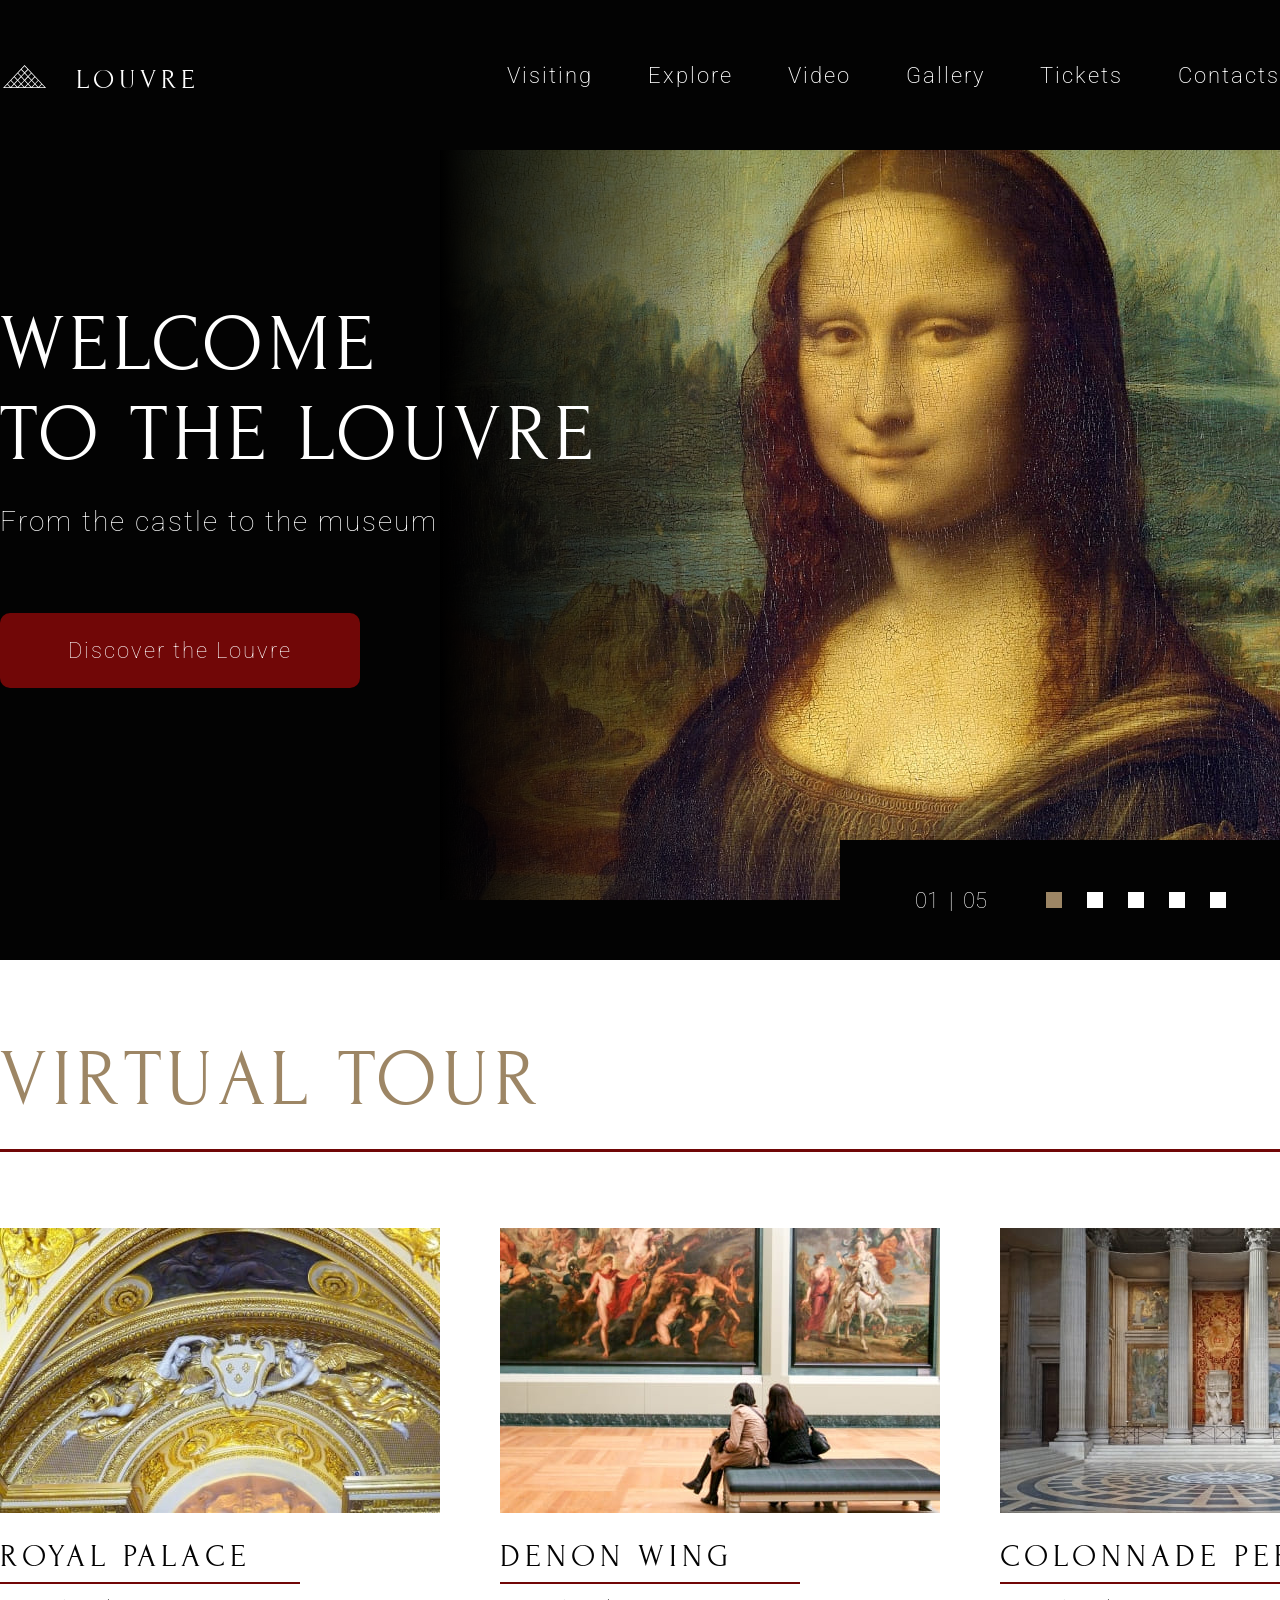
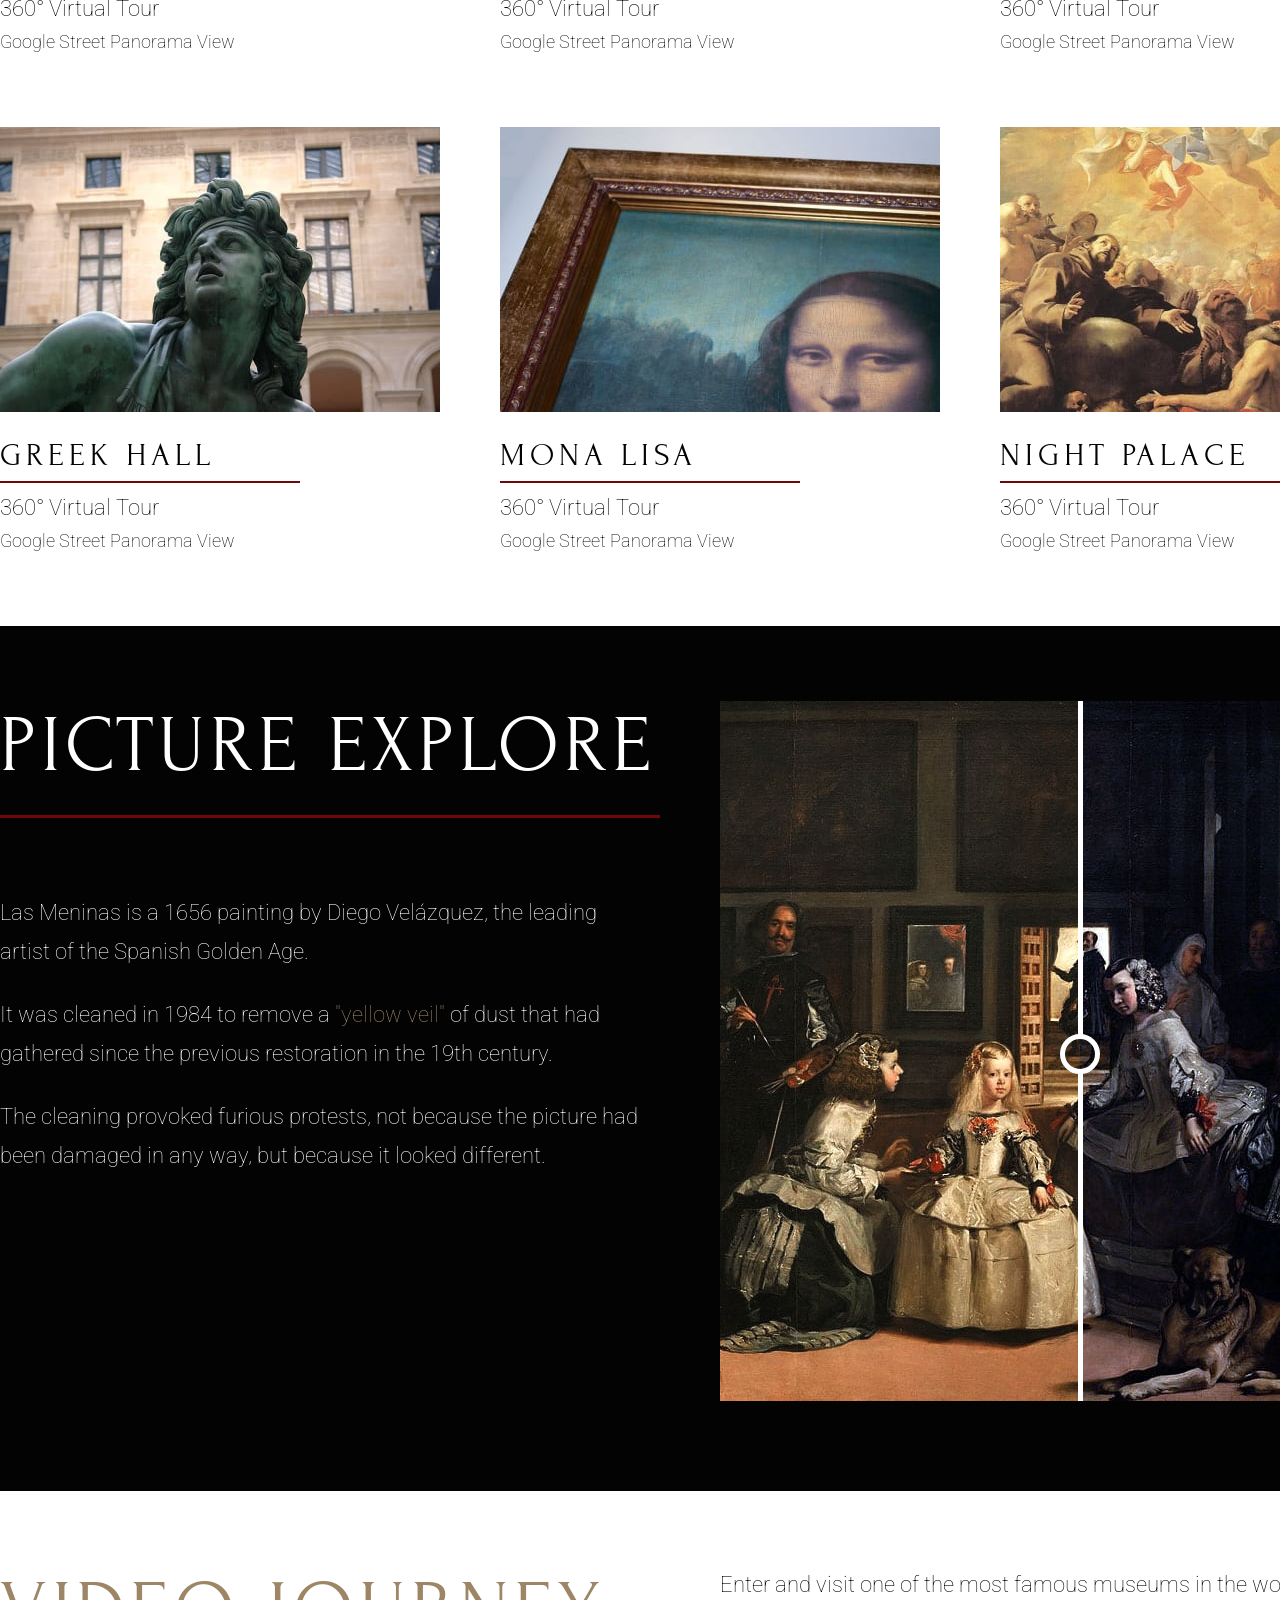
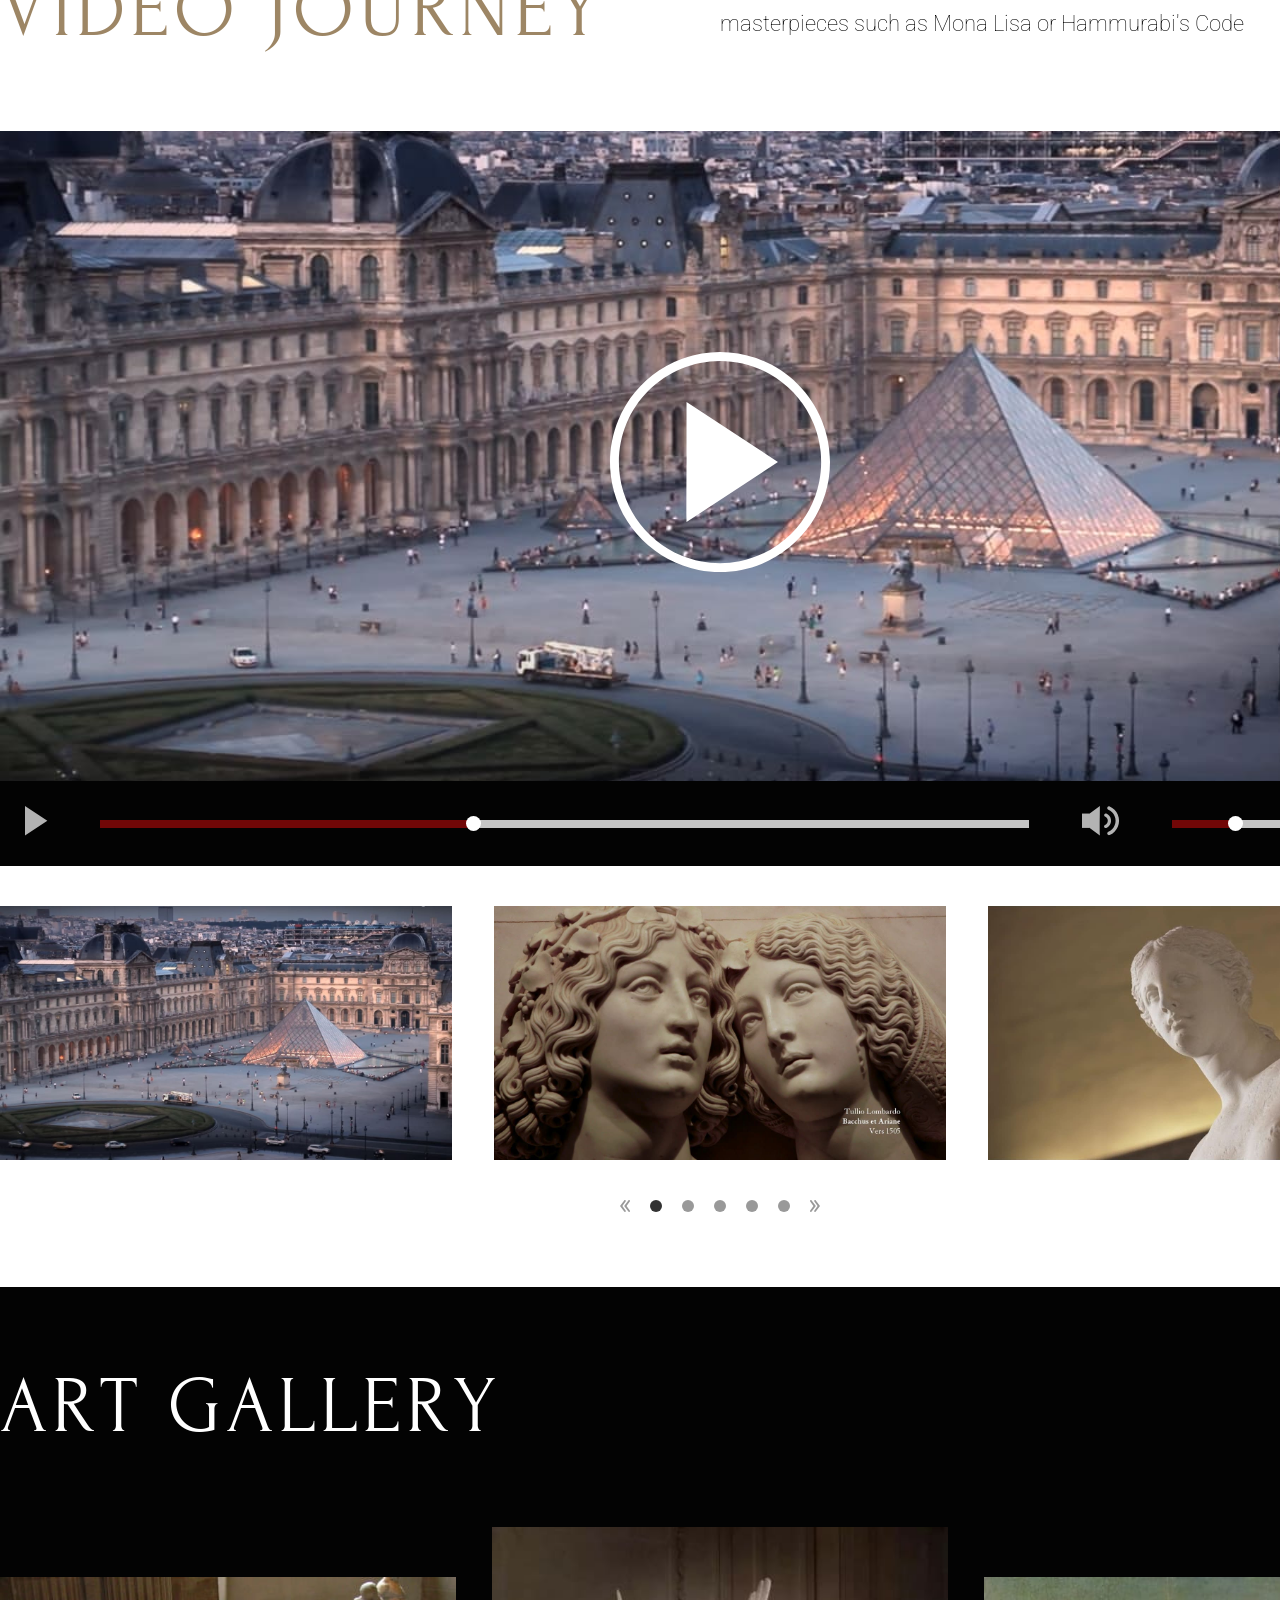
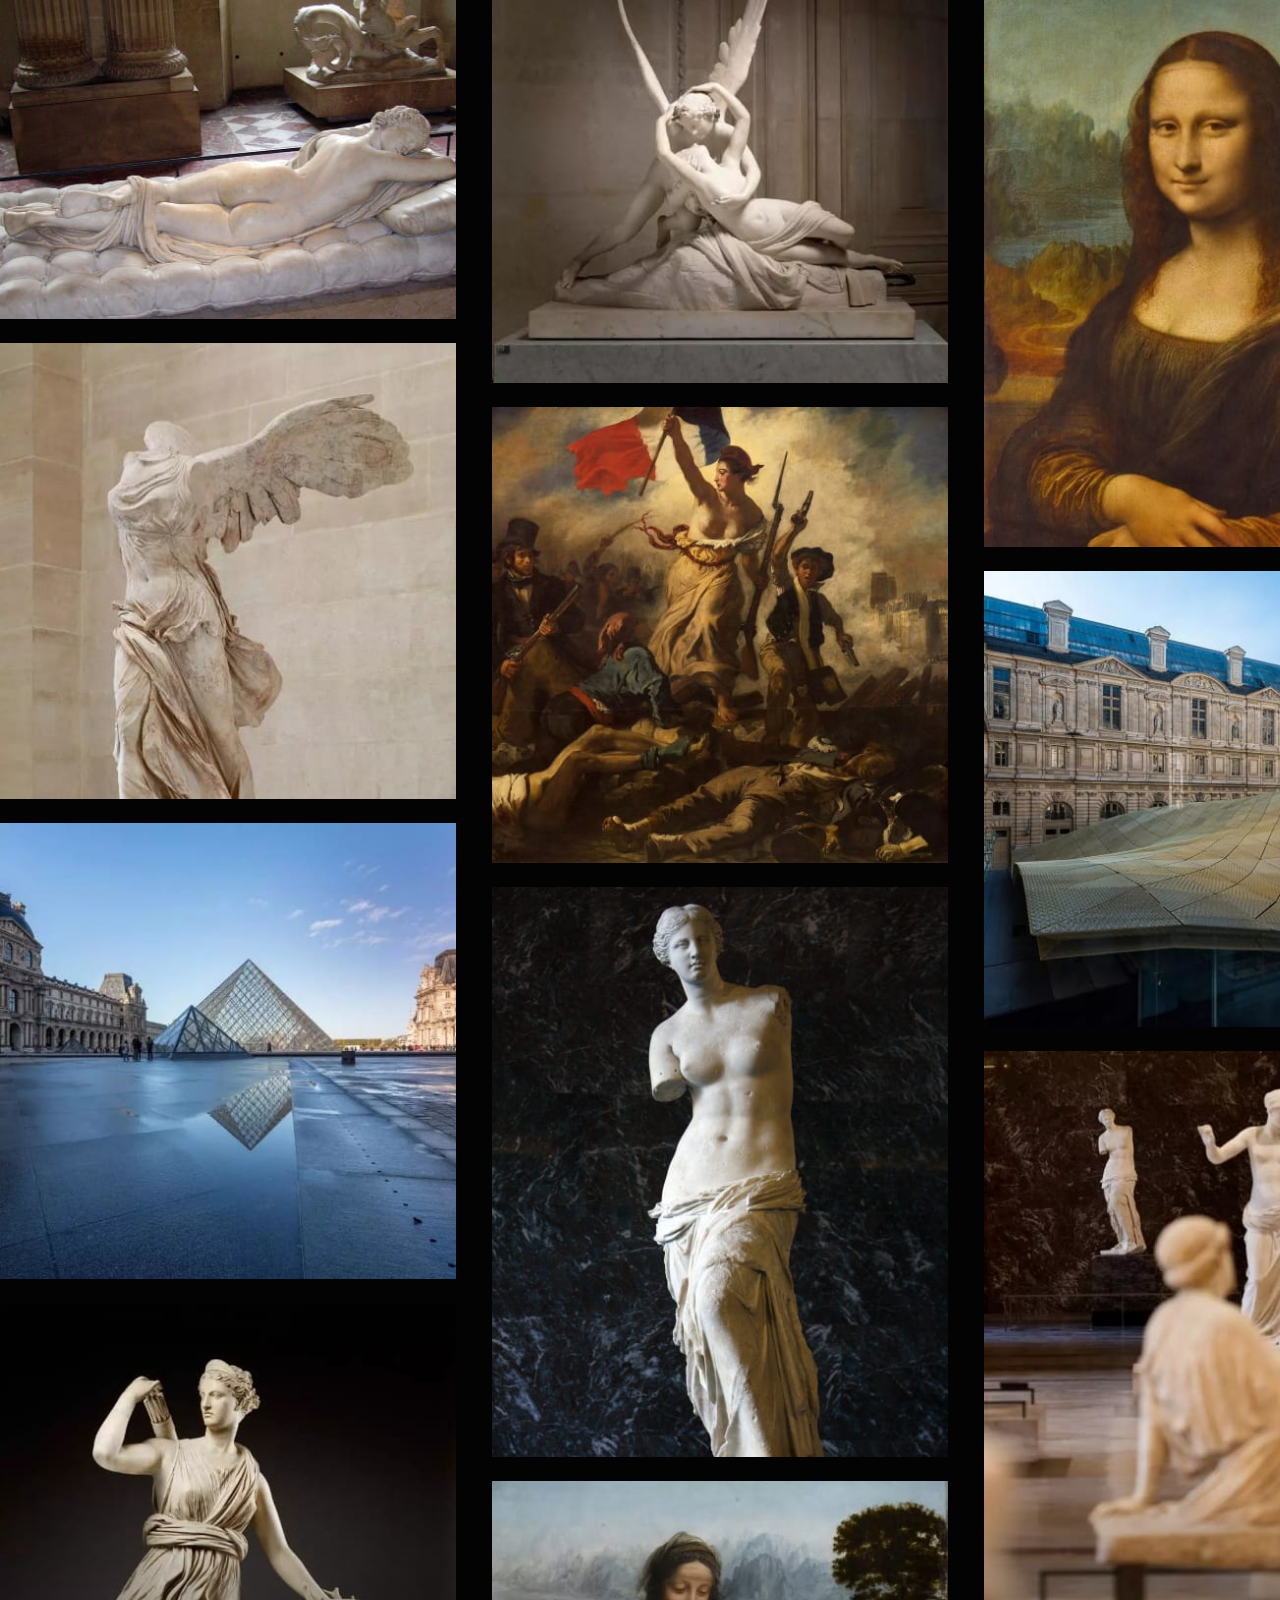
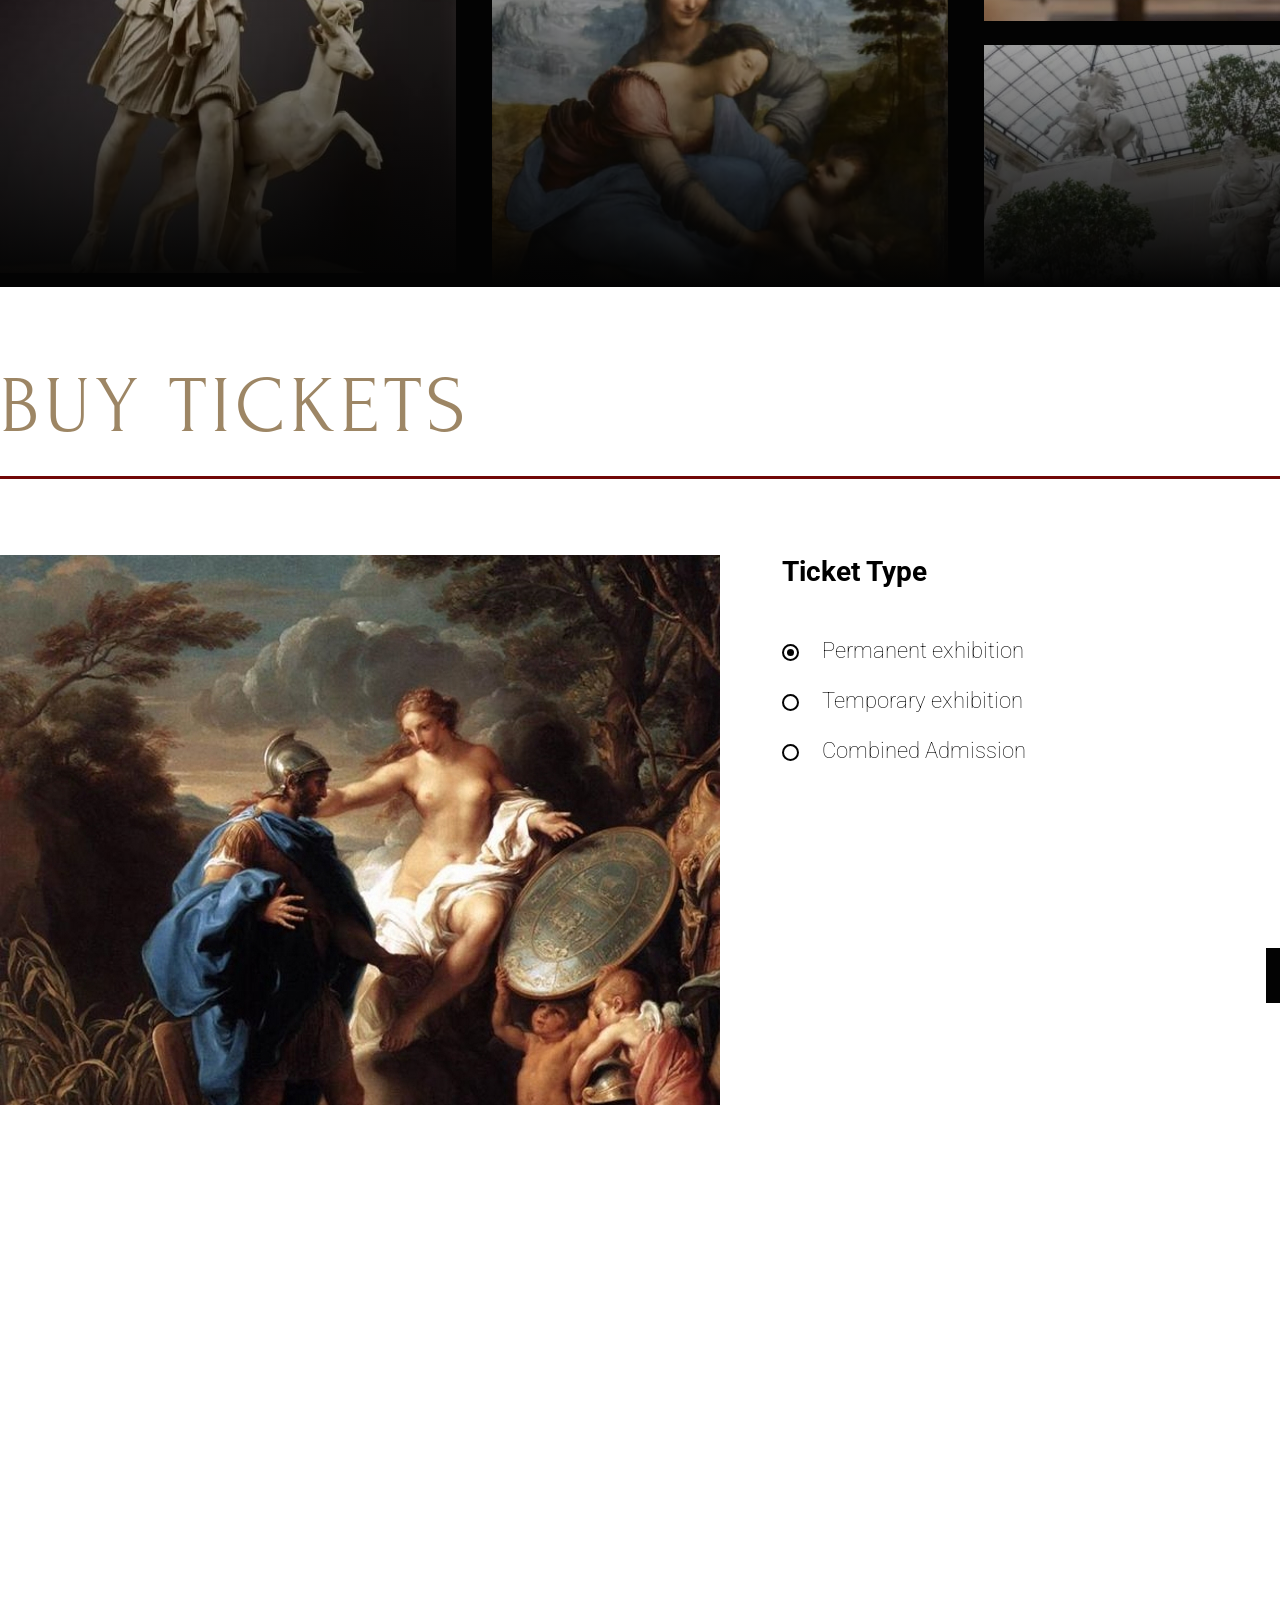
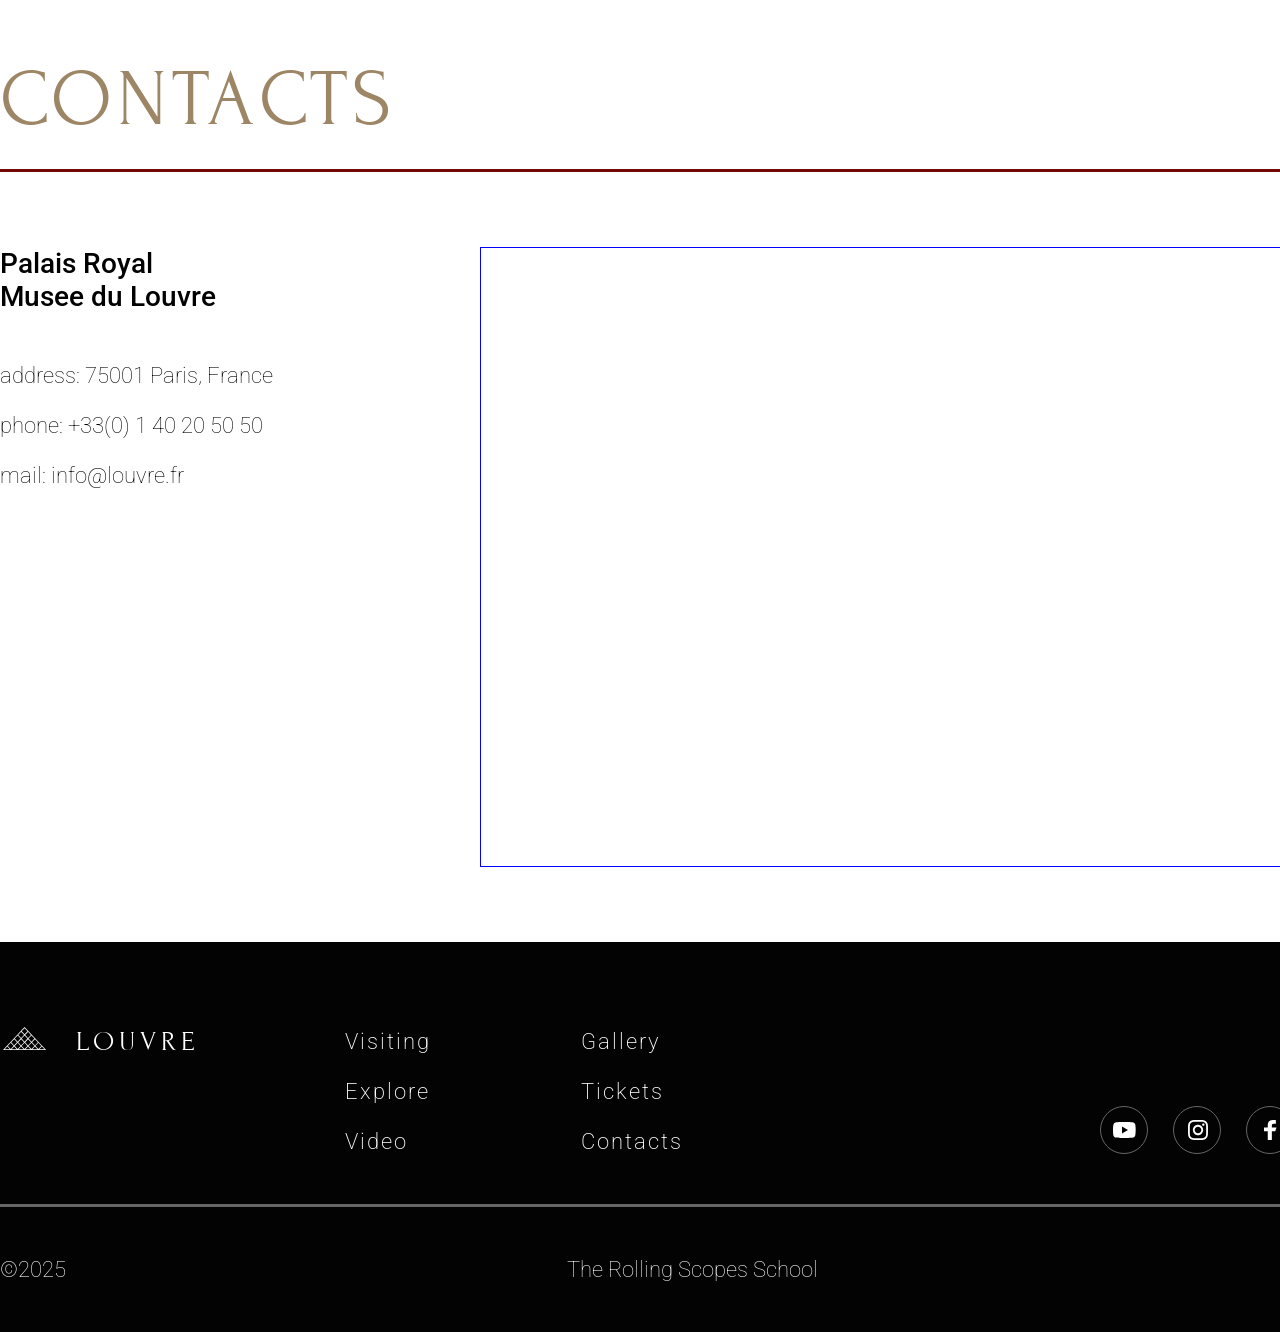
==== index.html @ 80a4753f "feat: add function getTickets" ====
<!DOCTYPE html>
<html lang="en">
<head>
  <meta charset="UTF-8">
  <meta name="viewport" content="width=device-width, initial-scale=1.0">
  <link rel="preconnect" href="https://fonts.googleapis.com">
  <link rel="preconnect" href="https://fonts.gstatic.com" crossorigin>
  <link href="https://fonts.googleapis.com/css2?family=Roboto:ital,wght@0,100..900;1,100..900&display=swap"
    rel="stylesheet">
  <link href="https://fonts.googleapis.com/css2?family=Forum&display=swap" rel="stylesheet">
  <link rel="stylesheet" href="./styles.css">
  <link rel="shortcut icon" href="./assets/favicon.ico" type="image/x-icon">
  <title>museum</title>
</head>

<body>
  <header class="header">
    <div class="container header-container">
      <div class="logo">
        <div class="logo-img"></div>
        <div class="logo-text">Louvre</div>
      </div>
      <nav class="nav header-nav">
        <ul class="nav-list">
          <li><a class="nav-link" href="#visiting">Visiting</a></li>
          <li><a class="nav-link" href="#explore">Explore</a></li>
          <li><a class="nav-link" href="#video">Video</a></li>
          <li><a class="nav-link" href="#gallery">Gallery</a></li>
          <li><a class="nav-link" href="#tickets">Tickets</a></li>
          <li><a class="nav-link" href="#contacts">Contacts</a></li>
        </ul>
      </nav>
    </div>
  </header>
  <main>
    <section class="welcome">
      <div class="container welcome-container">
        <div class="welcome-title">
          <h1>Welcome <br>to the Louvre</h1>
          <p class="welcome-subtitle">From the castle to the museum</p>
          <a class="welcome-button"
            href="https://www.google.com/maps/@48.8618159,2.3366818,3a,75y,81.55h,73.4t/data=!3m7!1e1!3m5!1sAF1QipOVxZQuSy3Bx9T_HpH_7FtBHDTXvI6SF-A10ocT!2e10!3e12!7i5472!8i2736"
            target="_blank">Discover the Louvre</a>
        </div>
        <div class="welcome-slider">

          <div class="carousel">
            <div class="item-container">
              <div class="welcome-item welcome-item-1"></div>
              <div class="welcome-item welcome-item-2"></div>
              <div class="welcome-item welcome-item-3"></div>
              <div class="welcome-item welcome-item-4"></div>
              <div class="welcome-item welcome-item-5"></div>
            </div>
          </div>

        </div>
        <div class="rectangle">
          <div class="rectangle-number">
            <p class="number-actual"></p>
            <p class="number-line">|</p>
            <p class="number-all"></p>
          </div>
          <ul class="rectangle-squares">
            <li class="square"></li>
            <li class="square"></li>
            <li class="square"></li>
            <li class="square"></li>
            <li class="square"></li>
          </ul>
          <div class="rectangle-arrows">
            <button class="arrow arrow-left"></button>
            <button class="arrow arrow-right"></button>
          </div>
        </div>
      </div>
    </section>
    <section class="visiting" id="visiting">
      <div class="container">
        <h2 class="gold-title gold-title-red">Virtual tour</h2>
        <div class="visiting-cards">
          <a href="./tours/tour1.html" class="visiting-card" target="_blank">
            <div class="card-image card-image-1"></div>
            <div class="card-info">
              <h3 class="card-title">Royal Palace</h3>
              <p class="virtual-text">360° Virtual Tour</p>
              <p class="panorama-text">Google Street Panorama View</p>
            </div>
          </a>
          <a href="./tours/tour2.html" class="visiting-card" target="_blank">
            <div class="card-image card-image-2"></div>
            <div class="card-info">
              <h3 class="card-title">Denon Wing</h3>
              <p class="virtual-text">360° Virtual Tour</p>
              <p class="panorama-text">Google Street Panorama View</p>
            </div>
          </a>
          <a href="./tours/tour3.html" class="visiting-card" target="_blank">
            <div class="card-image card-image-3"></div>
            <div class="card-info">
              <h3 class="card-title">Colonnade Perrault</h3>
              <p class="virtual-text">360° Virtual Tour</p>
              <p class="panorama-text">Google Street Panorama View</p>
            </div>
          </a>
          <a href="./tours/tour4.html" class="visiting-card" target="_blank">
            <div class="card-image card-image-4"></div>
            <div class="card-info">
              <h3 class="card-title">Greek hall</h3>
              <p class="virtual-text">360° Virtual Tour</p>
              <p class="panorama-text">Google Street Panorama View</p>
            </div>
          </a>
          <a href="./tours/tour5.html" class="visiting-card" target="_blank">
            <div class="card-image card-image-5"></div>
            <div class="card-info">
              <h3 class="card-title">Mona Lisa</h3>
              <p class="virtual-text">360° Virtual Tour</p>
              <p class="panorama-text">Google Street Panorama View</p>
            </div>
          </a>
          <a href="./tours/tour6.html" class="visiting-card" target="_blank">
            <div class="card-image card-image-6"></div>
            <div class="card-info">
              <h3 class="card-title">Night Palace</h3>
              <p class="virtual-text">360° Virtual Tour</p>
              <p class="panorama-text">Google Street Panorama View</p>
            </div>
          </a>
        </div>
      </div>
    </section>
    <section class="explore" id="explore">
      <div class="container explore-container">
        <div class="exlore-about">
          <h2 class="light-title light-title-red">Picture explore</h2>
          <div class="explore-info">
            <p>Las Meninas is a 1656 painting by Diego Velázquez, the leading artist of the Spanish Golden Age.</p>
            <p>It was cleaned in 1984 to remove a <span class="explore-yellow">"yellow veil"</span> of dust that had
              gathered
              since the previous restoration in the 19th century.</p>
            <p>The cleaning provoked furious protests, not because the picture had been damaged in any way, but because
              it
              looked different.</p>
          </div>
        </div>
        <div class="explore-wrapper">
          <div class="explore-img">
            <img src="./assets/images/explore/sepiya.jpg" alt="Meninas sepiya">
          </div>
          <div class="explore-img explore-overlay">
            <img src="./assets/images/explore/color.jpg" alt="Meninas color">
          </div>
        </div>
      </div>
    </section>



    <section class="video" id="video">
      <div class="container">
    
        <div class="video-intro">
          <h2 class="gold-title">Video journey</h2>
          <p class="video-info">Enter and visit one of the most famous museums in the world and enjoy masterpieces such
            as Mona
            Lisa or Hammurabi's Code</p>
        </div>
    
        <div class="video-player">
          <div class="main-video">
            <video class="video-poster" src="./assets/images/video/video0.mp4"
              poster="./assets/images/video/poster0.jpeg"></video>
            <div class="play-icon">
              <svg xmlns="http://www.w3.org/2000/svg" width="220" height="220" viewBox="0 0 220 220" fill="none">
                <g clip-path="url(#clip0_1_1905)">
                  <path
                    d="M110 8.89168C130.003 8.88778 149.558 14.816 166.191 25.9266C182.825 37.0372 195.79 52.831 203.446 71.3106C211.103 89.7901 213.107 110.125 209.206 129.744C205.304 149.363 195.672 167.384 181.528 181.528C167.384 195.672 149.363 205.304 129.744 209.206C110.125 213.107 89.7901 211.103 71.3106 203.446C52.8311 195.79 37.0372 182.825 25.9266 166.191C14.816 149.558 8.88783 130.003 8.89174 110C8.92833 83.1956 19.5925 57.4996 38.546 38.546C57.4996 19.5925 83.1956 8.92828 110 8.89168ZM110 0C88.2441 0 66.9767 6.45139 48.8873 18.5383C30.7979 30.6253 16.6989 47.805 8.37331 67.9048C0.0476618 88.0047 -2.1307 110.122 2.11367 131.46C6.35805 152.798 16.8345 172.398 32.2183 187.782C47.602 203.166 67.2022 213.642 88.5401 217.886C109.878 222.131 131.995 219.952 152.095 211.627C172.195 203.301 189.375 189.202 201.462 171.113C213.549 153.023 220 131.756 220 110C220 80.8262 208.411 52.8473 187.782 32.2183C167.153 11.5893 139.174 0 110 0Z"
                    fill="white" />
                  <path d="M167.954 110L76.5278 49.9119C76.6463 140.498 76.5278 96.0498 76.5278 170.088L167.954 110Z"
                    fill="white" />
                </g>
                <defs>
                  <clipPath id="clip0_1_1905">
                    <rect width="220" height="220" fill="white" />
                  </clipPath>
                </defs>
              </svg>
            </div>
          </div>
          <div class="video-panel">
            <button class="video-btn button-play">
              <svg width="23" height="30" viewBox="0 0 23 30" fill="none" xmlns="http://www.w3.org/2000/svg">
                <path d="M22.35 14.75L0 0C0 22.23 0 11.32 0 29.49L22.35 14.75Z" fill="#B3B3B3" />
              </svg>
            </button>
            <button class="video-btn button-pause">
              <svg xmlns="http://www.w3.org/2000/svg" width="21" height="30" viewBox="0 0 21 30" fill="none">
                <g clip-path="url(#clip0_1_22)">
                  <path
                    d="M8 29.0471V0.944802C8 0.421605 7.55026 0 6.98347 0H1.01653C0.449742 0 0 0.421605 0 0.944802V29.0471C0 29.5703 0.449742 30 1.01653 30H6.98347C7.55026 30 8 29.5784 8 29.0471Z"
                    fill="#B3B3B3" />
                  <path
                    d="M19.9835 0H14.0165C13.4584 0 13 0.421605 13 0.944802V29.0471C13 29.5703 13.4497 30 14.0165 30H19.9835C20.5416 30 21 29.5784 21 29.0471V0.944802C21 0.421605 20.5503 0 19.9835 0Z"
                    fill="#B3B3B3" />
                </g>
                <defs>
                  <clipPath id="clip0_1_22">
                    <rect width="21" height="30" fill="white" />
                  </clipPath>
                </defs>
              </svg>
            </button>
            <input class="input-progress" type="range" value="40" min="0" max="100" step="1">
            <button class="video-btn button-volume">
              <svg width="38" height="30" viewBox="0 0 38 30" fill="none" xmlns="http://www.w3.org/2000/svg">
                <path d="M17.86 0L3.63 10.42V19.07L17.86 29.49C17.83 7.26 17.86 18.17 17.86 0Z" fill="#B3B3B3" />
                <path d="M0 21.9198H7.47V7.55981H0V21.9198Z" fill="#B3B3B3" />
                <path
                  d="M27 29.1399C26.6559 29.1407 26.3193 29.0395 26.0328 28.849C25.7462 28.6586 25.5225 28.3874 25.39 28.0699C25.2993 27.8572 25.2514 27.6286 25.249 27.3974C25.2467 27.1661 25.2899 26.9367 25.3763 26.7221C25.4627 26.5076 25.5905 26.3122 25.7524 26.1471C25.9143 25.982 26.1072 25.8504 26.32 25.7599C27.7344 25.1603 29.0184 24.2907 30.1 23.1999C32.3328 20.9541 33.5873 17.9167 33.59 14.7499C33.5793 11.5788 32.3138 8.5408 30.07 6.29988C28.9863 5.20894 27.7031 4.33644 26.29 3.72988C25.8627 3.547 25.5251 3.20251 25.3509 2.7716C25.1766 2.3407 25.1799 1.85837 25.36 1.42988C25.4463 1.21604 25.5746 1.02173 25.7375 0.858495C25.9003 0.695259 26.0943 0.566432 26.308 0.479673C26.5216 0.392914 26.7505 0.349995 26.9811 0.353466C27.2116 0.356938 27.4391 0.406729 27.65 0.49988C31.3419 2.07523 34.2782 5.02222 35.84 8.71988C36.6452 10.6177 37.0601 12.6583 37.06 14.7199C37.059 16.7804 36.6477 18.82 35.85 20.7199C35.077 22.5565 33.9526 24.2244 32.54 25.6299C31.1475 27.0638 29.4858 28.209 27.65 28.9999C27.4453 29.0907 27.224 29.1384 27 29.1399Z"
                  fill="#B3B3B3" />
                <path
                  d="M23.69 22.0801C23.3094 22.0796 22.9406 21.9476 22.6462 21.7064C22.3518 21.4652 22.1499 21.1297 22.0746 20.7566C21.9992 20.3835 22.0551 19.9959 22.2329 19.6594C22.4106 19.3229 22.6993 19.0581 23.0499 18.9101C23.8655 18.5635 24.5605 17.9838 25.048 17.2438C25.5354 16.5037 25.7936 15.6362 25.79 14.7501C25.7935 14.149 25.6744 13.5535 25.44 13.0001C25.2031 12.4627 24.8634 11.9769 24.44 11.5701C24.0312 11.1489 23.5458 10.8095 23.01 10.5701C22.6564 10.3727 22.3883 10.0515 22.2574 9.66825C22.1264 9.28504 22.1418 8.86693 22.3008 8.49445C22.4597 8.12197 22.7508 7.82146 23.118 7.6508C23.4853 7.48013 23.9028 7.45138 24.29 7.57008C25.4625 8.07189 26.495 8.8522 27.2977 9.84332C28.1005 10.8344 28.6493 12.0064 28.8966 13.2577C29.1439 14.5089 29.0822 15.8016 28.7168 17.0235C28.3515 18.2455 27.6934 19.3599 26.7999 20.2701C26.0941 20.9834 25.2548 21.5508 24.3299 21.9401C24.1281 22.0293 23.9106 22.0769 23.69 22.0801Z"
                  fill="#B3B3B3" />
              </svg>
            </button>
            <button class="video-btn button-mute">
              <svg xmlns="http://www.w3.org/2000/svg" width="36" height="30" viewBox="0 0 36 30" fill="none">
                <g clip-path="url(#clip0_1_19)">
                  <path
                    d="M32.2053 15L35.6703 11.535C35.8901 11.3152 36 11.0474 36 10.7337C36 10.4199 35.8901 10.1522 35.6703 9.93234L34.0677 8.32972C33.8478 8.10991 33.5801 8 33.2663 8C32.9526 8 32.6848 8.10991 32.465 8.32972L29 11.7947L25.535 8.32972C25.3152 8.10991 25.0474 8 24.7337 8C24.4199 8 24.1522 8.10991 23.9323 8.32972L22.3297 9.93234C22.1099 10.1522 22 10.4199 22 10.7337C22 11.0474 22.1099 11.3152 22.3297 11.535L25.7947 15L22.3297 18.465C22.1099 18.6848 22 18.9526 22 19.2663C22 19.5801 22.1099 19.8478 22.3297 20.0677L23.9323 21.6703C24.1522 21.8901 24.4199 22 24.7337 22C25.0474 22 25.3152 21.8901 25.535 21.6703L29 18.2053L32.465 21.6703C32.6848 21.8901 32.9516 22 33.2663 22C33.5811 22 33.8478 21.8901 34.0677 21.6703L35.6703 20.0677C35.8901 19.8478 36 19.5801 36 19.2663C36 18.9526 35.8901 18.6848 35.6703 18.465L32.2053 15Z"
                    fill="#B3B3B3" />
                  <path
                    d="M18.3326 0C17.8816 0 17.4905 0.156374 17.1604 0.469123L8.48928 8.68426H1.66737C1.21531 8.68426 0.825273 8.84064 0.495164 9.15339C0.165055 9.46614 0 9.83665 0 10.2639V19.7361C0 20.1633 0.165055 20.5339 0.495164 20.8466C0.825273 21.1594 1.21636 21.3157 1.66737 21.3157H8.48928L17.1604 29.5309C17.4905 29.8436 17.8806 30 18.3326 30C18.7847 30 19.1747 29.8436 19.5048 29.5309C19.8349 29.2181 20 28.8486 20 28.4203V1.57968C20 1.15239 19.8349 0.781873 19.5059 0.469123C19.1768 0.156374 18.7857 0 18.3337 0H18.3326Z"
                    fill="#B3B3B3" />
                </g>
                <defs>
                  <clipPath id="clip0_1_19">
                    <rect width="36" height="30" fill="white" />
                  </clipPath>
                </defs>
              </svg>
            </button>
            <input class="input-volume" type="range" value="40" min="0" max="100" step="1">
            <button class="video-btn button-fullscreen">
              <svg width="36" height="36" viewBox="0 0 36 36" fill="none" xmlns="http://www.w3.org/2000/svg">
                <path d="M31.48 31.6299H23.05V35.8599H35.7001V23.1499H31.48V31.6299Z" fill="#B3B3B3" />
                <path d="M4.22 23.1499H0V35.8599H12.65V31.6299H4.22V23.1499Z" fill="#B3B3B3" />
                <path d="M0 12.71H4.22V4.24H12.65V0H0V12.71Z" fill="#B3B3B3" />
                <path d="M23.05 0V4.24H31.48V12.71H35.7001V0H23.05Z" fill="#B3B3B3" />
              </svg>
            </button>
            <button class="video-btn button-fullexit">
              <svg xmlns="http://www.w3.org/2000/svg" width="36" height="36" viewBox="0 0 36 36" fill="none">
                <g clip-path="url(#clip0_1_17)">
                  <path
                    d="M28.2554 7.74495H35.9764V12.8119H23.1874V0.0229492H28.2544V7.74395L28.2554 7.74495ZM23.1884 35.976V23.1869H35.9774V28.2539H28.2564V35.9749H23.1894L23.1884 35.976ZM7.74544 7.74495V0.0239492H12.8124V12.8129H0.0234375V7.74595H7.74444L7.74544 7.74495ZM0.0244375 28.2549V23.1879H12.8134V35.977H7.74644V28.2559H0.0254375L0.0244375 28.2549Z"
                    fill="#B3B3B3" />
                </g>
                <defs>
                  <clipPath id="clip0_1_17">
                    <rect width="36" height="36" fill="white" />
                  </clipPath>
                </defs>
              </svg>
            </button>
          </div>
        </div>
    
        <div class="video-slider-wrapper">
          <div class="video-slider">
            <video class="video-slide" src="./assets/images/video/video0.mp4"
              poster="./assets/images/video/poster0.jpeg"></video>
            <video class="video-slide" src="./assets/images/video/video1.mp4"
              poster="./assets/images/video/poster1.jpeg"></video>
            <video class="video-slide" src="./assets/images/video/video2.mp4"
              poster="./assets/images/video/poster2.jpeg"></video>
            <video class="video-slide" src="./assets/images/video/video3.mp4"
              poster="./assets/images/video/poster3.jpeg"></video>
            <video class="video-slide" src="./assets/images/video/video4.mp4"
              poster="./assets/images/video/poster4.jpeg"></video>
            <!-- <iframe class="video-slide" loading="lazy" width="560" height="315"
                  src="https://www.youtube.com/embed/zp1BXPX8jcU?si=SD3hwRsqhLQTiQSb" title="YouTube video player" frameborder="0"
                  allow="accelerometer; autoplay; clipboard-write; encrypted-media; gyroscope; picture-in-picture; web-share"
                  referrerpolicy="strict-origin-when-cross-origin" allowfullscreen></iframe>
                <iframe class="video-slide" loading="lazy" width="560" height="315"
                  src="https://www.youtube.com/embed/Vi5D6FKhRmo?si=6WPem6Yc80pMzGBB" title="YouTube video player" frameborder="0"
                  allow="accelerometer; autoplay; clipboard-write; encrypted-media; gyroscope; picture-in-picture; web-share"
                  referrerpolicy="strict-origin-when-cross-origin" allowfullscreen></iframe>
                <iframe class="video-slide" loading="lazy" width="560" height="315"
                  src="https://www.youtube.com/embed/NOhDysLnTvY?si=5R7KCUyp-mezJ0ZR" title="YouTube video player" frameborder="0"
                  allow="accelerometer; autoplay; clipboard-write; encrypted-media; gyroscope; picture-in-picture; web-share"
                  referrerpolicy="strict-origin-when-cross-origin" allowfullscreen></iframe>
                <iframe class="video-slide" loading="lazy" width="560" height="315"
                  src="https://www.youtube.com/embed/aWmJ5DgyWPI?si=nLSLLqL99et5e1q5" title="YouTube video player" frameborder="0"
                  allow="accelerometer; autoplay; clipboard-write; encrypted-media; gyroscope; picture-in-picture; web-share"
                  referrerpolicy="strict-origin-when-cross-origin" allowfullscreen></iframe>
                <iframe class="video-slide" loading="lazy" width="560" height="315"
                  src="https://www.youtube.com/embed/2OR0OCr6uRE?si=7l0IyHOcKsqETdUM" title="YouTube video player" frameborder="0"
                  allow="accelerometer; autoplay; clipboard-write; encrypted-media; gyroscope; picture-in-picture; web-share"
                  referrerpolicy="strict-origin-when-cross-origin" allowfullscreen></iframe> -->
          </div>
        </div>

        <div class="pagination">
          <svg class="pagination-prev" xmlns="http://www.w3.org/2000/svg" width="10" height="12" viewBox="0 0 10 12"
            fill="none">
            <path fill-rule="evenodd" clip-rule="evenodd"
              d="M5.4777 0.219168C5.87773 0.564178 5.94259 1.19347 5.62256 1.62473L2.37578 6.00004L5.62256 10.3753C5.94259 10.8066 5.87773 11.4359 5.4777 11.7809C5.07766 12.1259 4.49394 12.056 4.17391 11.6247L0 6.00004L4.17391 0.375342C4.49394 -0.0559202 5.07766 -0.125842 5.4777 0.219168ZM9.65184 0.219168C10.0519 0.564178 10.1167 1.19347 9.7967 1.62473L6.54992 6.00004L9.7967 10.3753C10.1167 10.8066 10.0519 11.4359 9.65184 11.7809C9.2518 12.1259 8.66808 12.056 8.34805 11.6247L4.17414 6.00004L8.34805 0.375342C8.66808 -0.0559202 9.2518 -0.125842 9.65184 0.219168Z"
              fill="#999999" />
          </svg>
          <ul class="pagination-dots">
            <li class="pagination-dot"></li>
            <li class="pagination-dot"></li>
            <li class="pagination-dot"></li>
            <li class="pagination-dot"></li>
            <li class="pagination-dot"></li>
          </ul>
          <svg class="pagination-next" xmlns="http://www.w3.org/2000/svg" width="10" height="12" viewBox="0 0 10 12"
            fill="none">
            <path fill-rule="evenodd" clip-rule="evenodd"
              d="M0.348163 0.219168C0.748196 -0.125842 1.33192 -0.0559202 1.65195 0.375342L5.82586 6.00004L1.65194 11.6247C1.33192 12.056 0.748195 12.1259 0.348162 11.7809C-0.0518709 11.4359 -0.116729 10.8066 0.203297 10.3753L3.45008 6.00004L0.203298 1.62473C-0.116728 1.19347 -0.05187 0.564177 0.348163 0.219168ZM4.5223 0.219168C4.92234 -0.125841 5.50606 -0.0559197 5.82609 0.375342L10 6.00004L5.82609 11.6247C5.50606 12.056 4.92234 12.1259 4.5223 11.7809C4.12227 11.4359 4.05741 10.8066 4.37744 10.3753L7.62422 6.00004L4.37744 1.62473C4.05741 1.19347 4.12227 0.564178 4.5223 0.219168Z"
              fill="#999999" />
          </svg>
        </div>

      </div>
    </section>


    <section class="gallery" id="gallery">
      <div class="container">
        <h2 class="light-title">Art Gallery</h2>
        <div class="picture-container">
          <div class="picture-inner-container">
          </div>
        </div>
      </div>
    </section>

    <section class="tickets" id="tickets">
      <div class="container">
        <h2 class="gold-title gold-title-red">Buy tickets</h2>
        <div class="tickets-inner">
          <div class="tickets-image"></div>
          <div class="tickets-info">

            <div class="tickets-type">
              <h4 class="tickets-title tickets-title-type">Ticket Type</h4>
              <label class="label-type">Permanent exhibition
                <input class="radio" type="radio" name="radio" data-price="20" checked>
                <span class="checkmark"></span>
              </label>
              <label class="label-type">Temporary exhibition
                <input class="radio" type="radio" name="radio" data-price="25">
                <span class="checkmark"></span>
              </label>
              <label class="label-type">Combined Admission
                <input class="radio" type="radio" name="radio" data-price="40">
                <span class="checkmark"></span>
              </label>
            </div>

            <div class="tickets-amount">
              <h4 class="tickets-title tickets-title-amount">Amount</h4>
              <div class="tickets-selection">
                <label for="bas" class="label-amount">Basic 18+</label>
                <div class="tickets-basic-container">
                  <button class="step step-down" type="button" onclick="this.nextElementSibling.stepDown()">–</button>
                  <input class="amount-basic" type="number" name="basic" min="0" max="20" value="1" id="bas" readonly>
                  <button class="step step-up" type="button" onclick="this.previousElementSibling.stepUp()">+</button>
                </div>

                <label for="sen" class="label-amount">Senior 65+</label>
                <div class="tickets-senior-container">
                  <button class="step step-down" type="button" onclick="this.nextElementSibling.stepDown()">–</button>
                  <input class="amount-senior" type="number" min="0" max="20" value="1" name="senior" id="sen" readonly>
                  <button class="step step-up" type="button" onclick="this.previousElementSibling.stepUp()">+</button>
                </div> 

                <p class="tickets-total">Total <span class="total-euro">€30</span></p>
              </div>
              <button class="tickets-button" type="button">Buy Now</button>
            </div>
          </div>
        </div>
      </div>
    </section>

    <div class="popup">
      <form class="modal" action="#" method="post">
      <div class="modal-close">
        <svg xmlns="http://www.w3.org/2000/svg" width="27" height="27" viewBox="0 0 27 27" fill="none">
          <path d="M1 1L26 26" stroke="#030303" />
          <path d="M26 1L1 26" stroke="#030303" />
        </svg>
      </div>
      <div class="modal-inner">
  
        <div class="modal-left">
          <div class="modal-logo">
            <svg xmlns="http://www.w3.org/2000/svg" width="85" height="41" viewBox="0 0 85 41" fill="none">
              <path
                d="M0 41L42.5 0L85 41H0ZM71.1751 40.3828H83.1745L77.1793 34.6113L71.1751 40.3828ZM57.3062 40.3828H69.3056L63.3104 34.6113L57.3062 40.3828ZM43.4353 40.3828H55.4367L49.4345 34.6113L43.4353 40.3828ZM29.5404 40.3828H41.5907L35.5656 34.6113L29.5404 40.3828ZM15.6015 40.3828H27.6019L21.6067 34.6113L15.6015 40.3828ZM1.81255 40.3828H13.9129L7.91767 34.6133L1.81255 40.3828ZM36.1691 34.0261L42.449 40.1854L48.783 34.0789L42.453 27.9574L36.1691 34.0261ZM64.2966 33.6402C64.2053 33.7189 64.1456 33.8278 64.1285 33.9469C64.1115 34.066 64.1381 34.1873 64.2036 34.2883V34.4159L64.2946 34.4648L68.9339 39.018L70.2978 40.1695L76.6167 34.0779L70.4307 28.1249H70.0679L64.2966 33.6402ZM22.2962 34.0281L28.6281 40.1326L34.958 34.0281L28.6281 27.9056L22.2962 34.0281ZM50.033 34.0281L56.4618 40.1306L62.7918 34.0281L56.4618 27.9076L50.033 34.0281ZM8.42726 34.0281L14.7552 40.1306L15.1998 39.7119L20.6285 34.4817C20.6998 34.4276 20.7576 34.3578 20.7975 34.2777C20.8373 34.1977 20.8582 34.1095 20.8583 34.0201C20.8567 33.9246 20.8327 33.8308 20.7881 33.7463C20.7435 33.6618 20.6796 33.5889 20.6015 33.5336C19.5264 32.5216 18.4502 31.4738 17.3711 30.427L15.7584 28.8677L14.7592 27.9056L8.42726 34.0281ZM15.3617 27.3393L21.7886 33.5296L21.9834 33.1866L27.6349 27.7261C27.7182 27.6504 27.7734 27.5489 27.7915 27.4379C27.8096 27.327 27.7897 27.2132 27.7348 27.115V26.9854L27.6349 26.8996L22.1393 21.6555C22.0482 21.5616 21.945 21.4802 21.8325 21.4132L21.6327 21.2926L15.3617 27.3393ZM43.699 26.9844C43.6423 27.0277 43.5948 27.082 43.5595 27.144C43.5241 27.206 43.5016 27.2744 43.4932 27.3453C43.4921 27.4283 43.5084 27.5106 43.5409 27.587C43.5734 27.6633 43.6215 27.7321 43.6821 27.7889L48.8949 32.8506C49.0288 32.9962 49.1946 33.1547 49.3945 33.3292L49.6063 33.5216L55.9323 27.423L49.1996 20.9785V21.6844L43.699 26.9844ZM57.0653 27.3832L63.3973 33.4897L69.7272 27.3832L63.3973 21.2786L57.0653 27.3832ZM29.2316 27.3832L35.5556 33.4817L36.0691 33.0241L36.8975 32.2345C38.3763 30.8268 39.9061 29.3721 41.4159 27.8478C41.4897 27.7976 41.5505 27.7307 41.5934 27.6525C41.6363 27.5744 41.66 27.4872 41.6627 27.3981C41.6649 27.302 41.6442 27.2066 41.6024 27.12C41.5605 27.0333 41.4987 26.9578 41.4219 26.8996C39.7002 25.2586 38.0516 23.6844 36.4259 22.0922L35.5586 21.2836L29.2316 27.3832ZM22.2972 20.6465L28.6291 26.7491L34.959 20.6465L28.6291 14.5221L22.2972 20.6465ZM36.1681 20.6465L42.452 26.7361L48.782 20.6316L42.498 14.5251L36.1681 20.6465ZM50.037 20.6465L56.3689 26.7341L62.6988 20.6276L56.3669 14.54L50.037 20.6465ZM49.2436 8.07857C49.2251 8.10788 49.2014 8.13355 49.1737 8.15433C47.3171 9.97283 45.4636 11.7714 43.5861 13.551C43.5031 13.624 43.4475 13.723 43.4284 13.8317C43.4093 13.9404 43.4279 14.0524 43.4812 14.1492V14.2788L43.5811 14.3715L49.0078 19.6157L49.4874 20.0284L55.8064 13.9528L49.4454 7.75654L49.2436 8.07857ZM29.2306 13.9428L35.5476 20.0324L35.9472 19.7084L41.5098 14.3486C41.6001 14.269 41.6595 14.1604 41.6777 14.0416C41.696 13.9229 41.6719 13.8015 41.6097 13.6986V13.5689L41.5098 13.4892L35.6385 7.85923L29.2306 13.9428ZM36.5558 6.91905C36.4665 7.01021 36.4151 7.13162 36.4118 7.25899C36.4085 7.38636 36.4535 7.51031 36.5378 7.606L42.452 13.2938L48.784 7.18725L42.6679 1.32099H42.3042L36.5558 6.91905Z"
                fill="#9D8665" />
            </svg>
          </div>
          <h2 class="booking-title">Booking tickets</h2>
          <p class="booking-subtitle">Tour to Louvre</p>
          <div class="date-container">
            <div class="input-date">
              <input tabindex="1" type="date" name="date" id="input-date" required>
              <div class="input-date-icon">
                <svg xmlns="http://www.w3.org/2000/svg" width="15" height="15" viewBox="0 0 15 15" fill="none">
                  <path
                    d="M13.585 1.21691H12.0982V0.498732C12.0982 0.36646 12.045 0.239613 11.9502 0.146082C11.8555 0.052552 11.7269 0 11.5929 0C11.4589 0 11.3303 0.052552 11.2356 0.146082C11.1408 0.239613 11.0875 0.36646 11.0875 0.498732V1.21292H3.91146V0.498732C3.91146 0.36646 3.85822 0.239613 3.76345 0.146082C3.66868 0.052552 3.54014 0 3.40611 0C3.27208 0 3.14354 0.052552 3.04877 0.146082C2.954 0.239613 2.90075 0.36646 2.90075 0.498732V1.21292H1.415C1.04059 1.21292 0.681447 1.35937 0.416228 1.62018C0.151009 1.88099 0.00133717 2.2349 0 2.6044V3.85619H14.996V2.6044C14.9936 2.23629 14.844 1.884 14.5798 1.62417C14.3155 1.36433 13.958 1.21795 13.585 1.21691Z"
                    fill="#030303" />
                  <path
                    d="M0 13.6086C0.00133717 13.9781 0.151009 14.3321 0.416228 14.5929C0.681447 14.8537 1.04059 15.0001 1.415 15.0001H13.585C13.9594 15.0001 14.3186 14.8537 14.5838 14.5929C14.849 14.3321 14.9987 13.9781 15 13.6086V4.93066H0V13.6086ZM7.075 11.8681C7.11993 11.3986 7.26002 10.9428 7.48695 10.5278C7.71388 10.1128 8.02302 9.74698 8.396 9.45219C9.09541 8.72802 9.27835 8.50359 9.27835 7.93903C9.27835 7.51011 9.16616 7.17497 8.67192 7.17497C8.17769 7.17497 8.02709 7.53206 8.00384 8.10261H7.11138C7.08791 7.88932 7.11245 7.67355 7.18324 7.4707C7.25404 7.26785 7.36934 7.08292 7.52092 6.92914C7.6725 6.77535 7.85662 6.6565 8.06013 6.58105C8.26364 6.5056 8.48151 6.47542 8.6982 6.49268C8.90216 6.46457 9.10993 6.48291 9.30559 6.54629C9.50126 6.60966 9.67963 6.71641 9.82704 6.85833C9.97446 7.00025 10.087 7.17357 10.156 7.36504C10.2251 7.55652 10.2488 7.76103 10.2254 7.96295C10.2254 8.63226 10.0232 8.98738 9.26016 9.72451C8.78529 10.1283 8.40375 10.628 8.1413 11.1898H10.382L10.2567 11.9189H7.075V11.8681ZM4.67657 6.96749C5.047 6.91625 5.39635 6.76662 5.68728 6.5346H6.30281V11.9209H5.38104V7.53207C5.14897 7.58541 4.91179 7.61417 4.67354 7.61785L4.67657 6.96749Z"
                    fill="#030303" />
                </svg>
              </div>
              <div class="input-date-title">Date</div>
              <div class="input-date-arrow">
                <svg xmlns="http://www.w3.org/2000/svg" width="17" height="17" viewBox="0 0 17 17" fill="none">
                  <path
                    d="M8.49028 0.000490287C6.80951 0.00241447 5.16704 0.5026 3.77048 1.4378C2.37393 2.37301 1.28597 3.70125 0.644144 5.25464C0.00231959 6.80804 -0.164562 8.51684 0.164589 10.1651C0.49374 11.8133 1.30415 13.327 2.49338 14.5147C3.68261 15.7024 5.19727 16.5109 6.8459 16.838C8.49454 17.1651 10.2031 16.996 11.7557 16.3523C13.3083 15.7085 14.6352 14.6188 15.5686 13.2211C16.5021 11.8234 17.0002 10.1803 17 8.49953C16.9994 7.3827 16.7787 6.27691 16.3507 5.24535C15.9227 4.21379 15.2957 3.27665 14.5055 2.48743C13.7153 1.69821 12.7773 1.07239 11.7452 0.645678C10.7131 0.218965 9.6071 -0.000276686 8.49028 0.000490287ZM8.80653 11.7166L4.11814 6.78396H13.4959L8.80653 11.7166Z"
                    fill="#030303" />
                </svg>
              </div>
            </div>
            <div class="input-time">
              <input tabindex="2" type="time" name="time" id="input-time" required>
              <div class="input-time-icon">
                <svg xmlns="http://www.w3.org/2000/svg" width="15" height="15" viewBox="0 0 15 15" fill="none">
                  <path
                    d="M7.49142 1.76945e-06C6.00839 0.00169958 4.55915 0.443039 3.32689 1.26822C2.09464 2.0934 1.13468 3.26537 0.568362 4.63602C0.00204669 6.00666 -0.145202 7.51442 0.145226 8.96874C0.435653 10.4231 1.15072 11.7586 2.20004 12.8066C3.24936 13.8546 4.58582 14.568 6.0405 14.8566C7.49518 15.1452 9.00276 14.9961 10.3727 14.428C11.7426 13.86 12.9134 12.8985 13.737 11.6652C14.5607 10.4319 15.0002 8.98218 15 7.49915C14.9994 6.51371 14.8048 5.53802 14.4271 4.62782C14.0495 3.71762 13.4962 2.89073 12.799 2.19436C12.1017 1.49799 11.2741 0.945796 10.3634 0.569285C9.45277 0.192773 8.47685 -0.000674971 7.49142 1.76945e-06ZM10.4004 10.0192C10.3273 10.1214 10.2166 10.1904 10.0926 10.211C9.9686 10.2316 9.84152 10.2022 9.73927 10.1291L6.95478 8.14311V3.93588C6.9492 3.87048 6.95726 3.80465 6.97846 3.74253C6.99965 3.68041 7.03353 3.62336 7.07792 3.57501C7.12232 3.52667 7.17627 3.48806 7.23636 3.46166C7.29645 3.43526 7.36139 3.42162 7.42702 3.42162C7.49266 3.42162 7.55758 3.43526 7.61768 3.46166C7.67777 3.48806 7.73172 3.52667 7.77611 3.57501C7.82051 3.62336 7.85438 3.68041 7.87558 3.74253C7.89677 3.80465 7.90483 3.87048 7.89925 3.93588V7.65713L10.2862 9.36063C10.3372 9.39608 10.3808 9.44124 10.4143 9.49353C10.4479 9.54581 10.4709 9.60421 10.4819 9.66537C10.4929 9.72652 10.4917 9.78923 10.4785 9.84994C10.4652 9.91065 10.4402 9.96816 10.4047 10.0192H10.4004Z"
                    fill="#030303" />
                </svg>
              </div>
              <div class="input-time-title">Time</div>
              <div class="input-time-arrow">
                <svg xmlns="http://www.w3.org/2000/svg" width="17" height="17" viewBox="0 0 17 17" fill="none">
                  <path
                    d="M8.49028 0.000490287C6.80951 0.00241447 5.16704 0.5026 3.77048 1.4378C2.37393 2.37301 1.28597 3.70125 0.644144 5.25464C0.00231959 6.80804 -0.164562 8.51684 0.164589 10.1651C0.49374 11.8133 1.30415 13.327 2.49338 14.5147C3.68261 15.7024 5.19727 16.5109 6.8459 16.838C8.49454 17.1651 10.2031 16.996 11.7557 16.3523C13.3083 15.7085 14.6352 14.6188 15.5686 13.2211C16.5021 11.8234 17.0002 10.1803 17 8.49953C16.9994 7.3827 16.7787 6.27691 16.3507 5.24535C15.9227 4.21379 15.2957 3.27665 14.5055 2.48743C13.7153 1.69821 12.7773 1.07239 11.7452 0.645678C10.7131 0.218965 9.6071 -0.000276686 8.49028 0.000490287ZM8.80653 11.7166L4.11814 6.78396H13.4959L8.80653 11.7166Z"
                    fill="#030303" />
                </svg>
              </div>
            </div>
          </div>
          <div class="input-name">
            <input tabindex="3" type="text" name="name" value="" id="input-name" placeholder="Name" required>
            <div class="input-name-icon">
              <svg xmlns="http://www.w3.org/2000/svg" width="13" height="15" viewBox="0 0 13 15" fill="none">
                <path
                  d="M7.9017 9.45749C7.9017 9.43118 7.91838 9.40973 7.91838 9.38536V7.71004C7.91142 7.66336 7.90132 7.61714 7.88815 7.57165C8.54145 7.19251 9.07974 6.66291 9.45149 6.03359C9.82325 5.40426 10.016 4.69625 10.0114 3.97732C10.0114 1.78058 8.4385 0 6.49976 0C4.56101 0 2.98813 1.77961 2.98813 3.97732C3.00484 4.69886 3.21494 5.40495 3.59918 6.03088C3.98343 6.6568 4.52954 7.18253 5.18746 7.55993C5.1719 7.60906 5.1604 7.65926 5.15306 7.71004V9.3834C5.1558 9.39688 5.15928 9.41023 5.16348 9.42338C2.19283 9.76643 -0.000244141 11.2751 -0.000244141 12.7672C-0.000244141 14.464 2.90891 15 6.49976 15C10.0906 15 12.9998 14.464 12.9998 12.7672C12.9987 11.3131 10.7952 9.84635 7.9017 9.45749Z"
                  fill="#030303" />
              </svg>
            </div>
          </div>
          <div class="input-email">
            <input tabindex="4" type="email" name="email" id="input-email" placeholder="E-mail" required>
            <div class="input-email-icon">
              <svg xmlns="http://www.w3.org/2000/svg" width="15" height="11" viewBox="0 0 15 11" fill="none">
                <path
                  d="M14.443 0.000245271H0.554862C0.481958 8.78986e-05 0.409744 0.0163595 0.342363 0.0481753C0.274982 0.0799912 0.213762 0.126701 0.162211 0.185623C0.11066 0.244546 0.0697941 0.314543 0.0419587 0.391559C0.0141232 0.468575 -0.000136697 0.551124 9.87603e-07 0.634453V10.366C-0.000136697 10.4493 0.0141232 10.5319 0.0419587 10.6089C0.0697941 10.6859 0.11066 10.7559 0.162211 10.8148C0.213762 10.8737 0.274982 10.9204 0.342363 10.9522C0.409744 10.9841 0.481958 11.0004 0.554862 11.0002H14.443C14.516 11.0004 14.5884 10.9841 14.6559 10.9523C14.7234 10.9205 14.7847 10.8738 14.8364 10.8149C14.8882 10.7561 14.9292 10.6861 14.9573 10.6091C14.9853 10.5321 14.9999 10.4494 15 10.366V0.634453C14.9999 0.551012 14.9853 0.468406 14.9573 0.391377C14.9292 0.314347 14.8882 0.244369 14.8364 0.185478C14.7847 0.126587 14.7234 0.0799255 14.6559 0.0481389C14.5884 0.0163523 14.516 8.82793e-05 14.443 0.000245271ZM13.6688 2.88578L7.83908 6.73878H7.37931L1.55173 2.88698C1.48634 2.84354 1.42908 2.7858 1.38322 2.71706C1.33735 2.64832 1.30378 2.56994 1.28443 2.48638C1.26507 2.40281 1.2603 2.31567 1.2704 2.23C1.28049 2.14432 1.30525 2.06177 1.34326 1.98703C1.38127 1.91229 1.43179 1.84686 1.49193 1.79443C1.55207 1.74201 1.62065 1.70364 1.69377 1.68152C1.76688 1.65939 1.84309 1.65394 1.91804 1.66548C1.993 1.67702 2.06523 1.70532 2.13062 1.74876L7.60815 5.37005L13.0857 1.74876C13.1511 1.70532 13.2233 1.67702 13.2983 1.66548C13.3732 1.65394 13.4494 1.65939 13.5225 1.68152C13.5956 1.70364 13.6642 1.74201 13.7244 1.79443C13.7845 1.84686 13.835 1.91229 13.873 1.98703C13.9111 2.06177 13.9358 2.14432 13.9459 2.23C13.956 2.31567 13.9512 2.40281 13.9319 2.48638C13.9125 2.56994 13.8789 2.64832 13.8331 2.71706C13.7872 2.7858 13.73 2.84354 13.6646 2.88698L13.6688 2.88578Z"
                  fill="#030303" />
              </svg>
            </div>
          </div>
          <div class="input-phone">
            <input tabindex="5" type="tel" name="phone" id="input-phone" placeholder="Phone" required>
            <div class="input-phone-icon">
              <svg xmlns="http://www.w3.org/2000/svg" width="14" height="23" viewBox="0 0 14 23" fill="none">
                <path
                  d="M12.3738 0H1.62824C1.19674 0.00106214 0.783231 0.167559 0.478113 0.463097C0.172995 0.758634 0.00109658 1.15916 0 1.57711V21.4229C0.00109658 21.8408 0.172995 22.2414 0.478113 22.5369C0.783231 22.8324 1.19674 22.9989 1.62824 23H12.3738C12.8051 22.9989 13.2184 22.8324 13.5232 22.5368C13.828 22.2412 13.9995 21.8406 14 21.4229V1.57711C13.9995 1.15935 13.828 0.758814 13.5232 0.463219C13.2184 0.167625 12.8051 0.00106404 12.3738 0ZM3.94496 21.1845H2.19003C2.0347 21.1845 1.88573 21.1247 1.7759 21.0183C1.66606 20.9119 1.60436 20.7677 1.60436 20.6172C1.60436 20.4668 1.66606 20.3225 1.7759 20.2161C1.88573 20.1097 2.0347 20.0499 2.19003 20.0499H3.94496C4.10029 20.0499 4.24926 20.1097 4.35909 20.2161C4.46893 20.3225 4.53063 20.4668 4.53063 20.6172C4.53063 20.7677 4.46893 20.9119 4.35909 21.0183C4.24926 21.1247 4.10029 21.1845 3.94496 21.1845ZM3.94496 19.023H2.19003C2.03497 19.023 1.88627 18.9634 1.77663 18.8572C1.66699 18.751 1.6054 18.6069 1.6054 18.4567C1.6054 18.3066 1.66699 18.1625 1.77663 18.0563C1.88627 17.9501 2.03497 17.8904 2.19003 17.8904H3.94496C4.10002 17.8904 4.24872 17.9501 4.35836 18.0563C4.468 18.1625 4.5296 18.3066 4.5296 18.4567C4.5296 18.6069 4.468 18.751 4.35836 18.8572C4.24872 18.9634 4.10002 19.023 3.94496 19.023ZM3.94496 16.8635H2.19003C2.0347 16.8635 1.88573 16.8037 1.7759 16.6974C1.66606 16.591 1.60436 16.4467 1.60436 16.2962C1.60436 16.1458 1.66606 16.0015 1.7759 15.8951C1.88573 15.7887 2.0347 15.729 2.19003 15.729H3.94496C4.10029 15.729 4.24926 15.7887 4.35909 15.8951C4.46893 16.0015 4.53063 16.1458 4.53063 16.2962C4.53063 16.4467 4.46893 16.591 4.35909 16.6974C4.24926 16.8037 4.10029 16.8635 3.94496 16.8635ZM3.94496 14.702H2.19003C2.0347 14.702 1.88573 14.6423 1.7759 14.5359C1.66606 14.4295 1.60436 14.2852 1.60436 14.1347C1.60436 13.9843 1.66606 13.84 1.7759 13.7336C1.88573 13.6272 2.0347 13.5674 2.19003 13.5674H3.94496C4.10029 13.5674 4.24926 13.6272 4.35909 13.7336C4.46893 13.84 4.53063 13.9843 4.53063 14.1347C4.53063 14.2852 4.46893 14.4295 4.35909 14.5359C4.24926 14.6423 4.10029 14.702 3.94496 14.702ZM7.87747 21.1855H6.12461C5.96928 21.1855 5.82031 21.1257 5.71048 21.0193C5.60065 20.913 5.53894 20.7687 5.53894 20.6182C5.53894 20.4678 5.60065 20.3235 5.71048 20.2171C5.82031 20.1107 5.96928 20.0509 6.12461 20.0509H7.87747C8.03279 20.0509 8.18176 20.1107 8.2916 20.2171C8.40143 20.3235 8.46313 20.4678 8.46313 20.6182C8.46313 20.7687 8.40143 20.913 8.2916 21.0193C8.18176 21.1257 8.03279 21.1855 7.87747 21.1855ZM7.87747 19.024H6.12461C6.04784 19.024 5.97181 19.0093 5.90088 18.9809C5.82995 18.9524 5.7655 18.9107 5.71121 18.8581C5.65692 18.8056 5.61386 18.7431 5.58448 18.6744C5.5551 18.6057 5.53998 18.5321 5.53998 18.4577C5.53998 18.3834 5.5551 18.3097 5.58448 18.241C5.61386 18.1723 5.65692 18.1099 5.71121 18.0573C5.7655 18.0047 5.82995 17.963 5.90088 17.9346C5.97181 17.9061 6.04784 17.8915 6.12461 17.8915H7.87747C7.95424 17.8915 8.03026 17.9061 8.10119 17.9346C8.17212 17.963 8.23658 18.0047 8.29086 18.0573C8.34515 18.1099 8.38822 18.1723 8.4176 18.241C8.44698 18.3097 8.4621 18.3834 8.4621 18.4577C8.4621 18.5321 8.44698 18.6057 8.4176 18.6744C8.38822 18.7431 8.34515 18.8056 8.29086 18.8581C8.23658 18.9107 8.17212 18.9524 8.10119 18.9809C8.03026 19.0093 7.95424 19.024 7.87747 19.024ZM7.87747 16.8645H6.12461C5.96928 16.8645 5.82031 16.8048 5.71048 16.6984C5.60065 16.592 5.53894 16.4477 5.53894 16.2972C5.53894 16.1468 5.60065 16.0025 5.71048 15.8961C5.82031 15.7897 5.96928 15.73 6.12461 15.73H7.87747C8.03279 15.73 8.18176 15.7897 8.2916 15.8961C8.40143 16.0025 8.46313 16.1468 8.46313 16.2972C8.46313 16.4477 8.40143 16.592 8.2916 16.6984C8.18176 16.8048 8.03279 16.8645 7.87747 16.8645ZM7.87747 14.703H6.12461C6.0477 14.703 5.97154 14.6884 5.90048 14.6598C5.82943 14.6313 5.76486 14.5895 5.71048 14.5369C5.6561 14.4842 5.61295 14.4217 5.58352 14.3528C5.55409 14.284 5.53894 14.2102 5.53894 14.1357C5.53894 14.0612 5.55409 13.9875 5.58352 13.9187C5.61295 13.8498 5.6561 13.7873 5.71048 13.7346C5.76486 13.6819 5.82943 13.6401 5.90048 13.6116C5.97154 13.5831 6.0477 13.5685 6.12461 13.5685H7.87747C7.95438 13.5685 8.03053 13.5831 8.10159 13.6116C8.17265 13.6401 8.23721 13.6819 8.2916 13.7346C8.34598 13.7873 8.38912 13.8498 8.41856 13.9187C8.44799 13.9875 8.46313 14.0612 8.46313 14.1357C8.46313 14.2102 8.44799 14.284 8.41856 14.3528C8.38912 14.4217 8.34598 14.4842 8.2916 14.5369C8.23721 14.5895 8.17265 14.6313 8.10159 14.6598C8.03053 14.6884 7.95438 14.703 7.87747 14.703ZM11.81 21.1865H10.055C9.89971 21.1865 9.75074 21.1267 9.64091 21.0204C9.53107 20.914 9.46937 20.7697 9.46937 20.6192C9.46937 20.4688 9.53107 20.3245 9.64091 20.2181C9.75074 20.1117 9.89971 20.052 10.055 20.052H11.81C11.9653 20.052 12.1143 20.1117 12.2241 20.2181C12.3339 20.3245 12.3956 20.4688 12.3956 20.6192C12.3956 20.7697 12.3339 20.914 12.2241 21.0204C12.1143 21.1267 11.9653 21.1865 11.81 21.1865ZM11.81 19.025H10.055C9.89998 19.025 9.75128 18.9653 9.64164 18.8591C9.532 18.753 9.47041 18.6089 9.47041 18.4587C9.47041 18.3085 9.532 18.1645 9.64164 18.0583C9.75128 17.9521 9.89998 17.8925 10.055 17.8925H11.81C11.965 17.8925 12.1137 17.9521 12.2234 18.0583C12.333 18.1645 12.3946 18.3085 12.3946 18.4587C12.3946 18.6089 12.333 18.753 12.2234 18.8591C12.1137 18.9653 11.965 19.025 11.81 19.025ZM11.81 16.8655H10.055C9.97813 16.8655 9.90197 16.8509 9.83091 16.8223C9.75985 16.7938 9.69529 16.7521 9.64091 16.6994C9.58652 16.6467 9.54338 16.5842 9.51395 16.5153C9.48452 16.4465 9.46937 16.3727 9.46937 16.2982C9.46937 16.2237 9.48452 16.15 9.51395 16.0812C9.54338 16.0123 9.58652 15.9498 9.64091 15.8971C9.69529 15.8444 9.75985 15.8026 9.83091 15.7741C9.90197 15.7456 9.97813 15.731 10.055 15.731H11.81C11.8869 15.731 11.963 15.7456 12.0341 15.7741C12.1052 15.8026 12.1697 15.8444 12.2241 15.8971C12.2785 15.9498 12.3216 16.0123 12.3511 16.0812C12.3805 16.15 12.3956 16.2237 12.3956 16.2982C12.3956 16.3727 12.3805 16.4465 12.3511 16.5153C12.3216 16.5842 12.2785 16.6467 12.2241 16.6994C12.1697 16.7521 12.1052 16.7938 12.0341 16.8223C11.963 16.8509 11.8869 16.8655 11.81 16.8655ZM11.81 14.704H10.055C9.89971 14.704 9.75074 14.6442 9.64091 14.5379C9.53107 14.4315 9.46937 14.2872 9.46937 14.1367C9.46937 13.9863 9.53107 13.842 9.64091 13.7356C9.75074 13.6292 9.89971 13.5695 10.055 13.5695H11.81C11.9653 13.5695 12.1143 13.6292 12.2241 13.7356C12.3339 13.842 12.3956 13.9863 12.3956 14.1367C12.3956 14.2872 12.3339 14.4315 12.2241 14.5379C12.1143 14.6442 11.9653 14.704 11.81 14.704ZM12.433 12.2619H1.56905V1.85171H12.4299L12.433 12.2619Z"
                  fill="#030303" />
              </svg>
            </div>
          </div>
          <div class="select-type">
            <div class="select-type-icon">
              <svg xmlns="http://www.w3.org/2000/svg" width="15" height="15" viewBox="0 0 15 15" fill="none">
                <g clip-path="url(#clip0_1_1682)">
                  <path fill-rule="evenodd" clip-rule="evenodd"
                    d="M8.33333 5.41667H12.5V3.75H8.33333V5.41667ZM8.33333 11.25H12.5V9.58333H8.33333V11.25ZM13.3333 15H1.66667C0.75 15 0 14.25 0 13.3333V1.66667C0 0.75 0.75 0 1.66667 0H13.3333C14.25 0 15 0.75 15 1.66667V13.3333C15 14.25 14.25 15 13.3333 15ZM2.5 6.66667H6.66667V2.5H2.5V6.66667ZM3.33333 3.33333H5.83333V5.83333H3.33333V3.33333ZM2.5 12.5H6.66667V8.33333H2.5V12.5ZM3.33333 9.16667H5.83333V11.6667H3.33333V9.16667Z"
                    fill="#030303" />
                </g>
                <defs>
                  <clipPath id="clip0_1_1682">
                    <rect width="15" height="15" fill="white" />
                  </clipPath>
                </defs>
              </svg>
            </div>
            <div class="select-type-arrow">
              <svg xmlns="http://www.w3.org/2000/svg" width="17" height="17" viewBox="0 0 17 17" fill="none">
                <path
                  d="M8.49027 2.00537e-06C6.80951 0.00192619 5.16704 0.50211 3.77048 1.43731C2.37392 2.37251 1.28597 3.70075 0.644144 5.25414C0.00231959 6.80754 -0.164562 8.51633 0.164589 10.1646C0.493741 11.8128 1.30415 13.3264 2.49338 14.5142C3.68261 15.7019 5.19728 16.5104 6.84591 16.8375C8.49455 17.1646 10.2031 16.9955 11.7557 16.3517C13.3083 15.7079 14.6352 14.6183 15.5686 13.2206C16.5021 11.8229 17.0002 10.1798 17 8.49902C16.9994 7.38219 16.7787 6.27641 16.3507 5.24485C15.9227 4.21329 15.2957 3.27615 14.5055 2.48694C13.7153 1.69772 12.7773 1.0719 11.7452 0.645188C10.7131 0.218476 9.6071 -0.000764966 8.49027 2.00537e-06ZM8.80653 11.7161L4.1201 6.78345H13.493L8.80653 11.7161Z"
                  fill="#030303" />
              </svg>
            </div>
            <select tabindex="6" name="select" id="input-ticket-type">
              <option value="" disabled selected hidden>Ticket Type</option>
              <option value="permanent">Permanent exhibition</option>
              <option value="temporary">Temporary exhibition</option>
              <option value="combined">Combined Admission</option>
            </select>
          </div>
          <div class="entry-ticket">
            <h6 class="entry-title">Entry ticket</h6>
            <div class="entry-ticket-container">
              <label class="label-ticket" for="entry-basic-input">Basic 18+ (20 €)</label>
              <div class="entry-ticket-input">
                <button class="btn-minus" tabindex="7" type="button"
                  onclick="this.nextElementSibling.stepDown()">-</button>
                <input type="number" value="1" name="entry-basic" id="entry-basic-input" min="0" max="20" readonly>
                <button class="btn-plus" tabindex="8" type="button"
                  onclick="this.previousElementSibling.stepUp()">+</button>
              </div>
            </div>
            <div class="entry-ticket-container">
              <label class="label-ticket" for="entry-senior-input">Senior 65+ (10 €)</label>
              <div class="entry-ticket-input">
                <button class="btn-minus" tabindex="9" type="button"
                  onclick="this.nextElementSibling.stepDown()">-</button>
                <input type="number" value="1" name="entry-senior" id="entry-senior-input" min="0" max="20" readonly>
                <button class="btn-plus" tabindex="10" type="button"
                  onclick="this.previousElementSibling.stepUp()">+</button>
              </div>
            </div>
          </div>
        </div>
  
        <div class="modal-right">
          <h4 class="overview-title">Overview</h4>
          <h5 class="louvre-title">Tour to Louvre</h5>
          <div class="overview-date">
            <div class="overview-date-icon">
              <svg xmlns="http://www.w3.org/2000/svg" width="15" height="15" viewBox="0 0 15 15" fill="none">
                <path
                  d="M13.585 1.2169H12.0982V0.498731C12.0982 0.366459 12.045 0.239612 11.9502 0.146082C11.8555 0.0525519 11.7269 0 11.5929 0C11.4589 0 11.3303 0.0525519 11.2356 0.146082C11.1408 0.239612 11.0875 0.366459 11.0875 0.498731V1.21292H3.91146V0.498731C3.91146 0.366459 3.85822 0.239612 3.76345 0.146082C3.66868 0.0525519 3.54014 0 3.40611 0C3.27208 0 3.14354 0.0525519 3.04877 0.146082C2.954 0.239612 2.90075 0.366459 2.90075 0.498731V1.21292H1.415C1.04059 1.21291 0.681447 1.35937 0.416228 1.62017C0.151009 1.88098 0.00133717 2.2349 0 2.60439V3.85618H14.996V2.60439C14.9936 2.23628 14.844 1.88399 14.5798 1.62416C14.3155 1.36433 13.958 1.21795 13.585 1.2169Z"
                  fill="#030303" />
                <path
                  d="M0 13.6086C0.00133717 13.9781 0.151009 14.332 0.416228 14.5928C0.681447 14.8536 1.04059 15 1.415 15H13.585C13.9594 15 14.3186 14.8536 14.5838 14.5928C14.849 14.332 14.9987 13.9781 15 13.6086V4.93066H0V13.6086ZM7.075 11.868C7.11993 11.3985 7.26002 10.9427 7.48695 10.5277C7.71388 10.1127 8.02302 9.74693 8.396 9.45215C9.09541 8.72799 9.27835 8.50356 9.27835 7.939C9.27835 7.51009 9.16616 7.17495 8.67192 7.17495C8.17769 7.17495 8.02709 7.53204 8.00384 8.10258H7.11138C7.08791 7.8893 7.11245 7.67353 7.18324 7.47068C7.25404 7.26783 7.36934 7.0829 7.52092 6.92912C7.6725 6.77533 7.85662 6.65648 8.06013 6.58104C8.26364 6.50559 8.48151 6.47541 8.6982 6.49267C8.90216 6.46456 9.10993 6.4829 9.30559 6.54627C9.50126 6.60965 9.67963 6.7164 9.82704 6.85831C9.97446 7.00023 10.087 7.17355 10.156 7.36502C10.2251 7.55649 10.2488 7.76101 10.2254 7.96293C10.2254 8.63222 10.0232 8.98734 9.26016 9.72446C8.78529 10.1283 8.40375 10.6279 8.1413 11.1897H10.382L10.2567 11.9189H7.075V11.868ZM4.67657 6.96747C5.047 6.91623 5.39635 6.76661 5.68728 6.53458H6.30281V11.9209H5.38104V7.53205C5.14897 7.58539 4.91179 7.61414 4.67354 7.61783L4.67657 6.96747Z"
                  fill="#030303" />
              </svg>
            </div>
            <p class="overview-date-title">Friday, August 19</p>
          </div>
          <div class="overview-time">
            <div class="overview-time-icon">
              <svg xmlns="http://www.w3.org/2000/svg" width="15" height="15" viewBox="0 0 15 15" fill="none">
                <path
                  d="M7.50171 1.96636e-07C6.01828 -0.000339417 4.56807 0.439242 3.33447 1.26315C2.10088 2.08705 1.13931 3.25828 0.571386 4.62869C0.00346539 5.99911 -0.145286 7.50715 0.143909 8.96212C0.433104 10.4171 1.14726 11.7536 2.19609 12.8027C3.24491 13.8518 4.5813 14.5662 6.0362 14.8558C7.4911 15.1453 8.99918 14.9969 10.3697 14.4293C11.7403 13.8616 12.9117 12.9004 13.7359 11.667C14.5601 10.4336 15 8.98344 15 7.50001C15.0001 6.51521 14.8063 5.54001 14.4295 4.63013C14.0527 3.72026 13.5004 2.8935 12.8042 2.19706C12.1079 1.50063 11.2812 0.948153 10.3714 0.571182C9.46164 0.194211 8.48651 0.000112932 7.50171 1.96636e-07ZM10.4061 10.0189C10.3701 10.0695 10.3245 10.1126 10.2718 10.1455C10.2192 10.1785 10.1605 10.2007 10.0992 10.2109C10.038 10.2211 9.97529 10.2191 9.9148 10.205C9.8543 10.1909 9.79717 10.165 9.74672 10.1288L6.966 8.14303V3.93631C6.9761 3.81803 7.03021 3.70784 7.11765 3.62755C7.20509 3.54726 7.31947 3.5027 7.43818 3.5027C7.55689 3.5027 7.67127 3.54726 7.75871 3.62755C7.84614 3.70784 7.90028 3.81803 7.91038 3.93631V7.6571L10.2919 9.3604C10.3428 9.39604 10.3861 9.44136 10.4194 9.49379C10.4527 9.54622 10.4753 9.60473 10.4859 9.66592C10.4965 9.72711 10.4949 9.78979 10.4812 9.85037C10.4675 9.91094 10.442 9.96821 10.4061 10.0189Z"
                  fill="#030303" />
              </svg>
            </div>
            <p class="overview-time-title">16 : 30</p>
          </div>
          <div class="overview-type">
            <div class="overview-type-icon">
              <svg xmlns="http://www.w3.org/2000/svg" width="15" height="15" viewBox="0 0 15 15" fill="none">
                <g clip-path="url(#clip0_1_1653)">
                  <path
                    d="M10.9425 4.185L6 9.1275L3.3075 6.4425L2.25 7.5L6 11.25L12 5.25L10.9425 4.185ZM7.5 0C3.36 0 0 3.36 0 7.5C0 11.64 3.36 15 7.5 15C11.64 15 15 11.64 15 7.5C15 3.36 11.64 0 7.5 0ZM7.5 13.5C4.185 13.5 1.5 10.815 1.5 7.5C1.5 4.185 4.185 1.5 7.5 1.5C10.815 1.5 13.5 4.185 13.5 7.5C13.5 10.815 10.815 13.5 7.5 13.5Z"
                    fill="black" />
                </g>
                <defs>
                  <clipPath id="clip0_1_1653">
                    <rect width="15" height="14.9549" fill="white" />
                  </clipPath>
                </defs>
              </svg>
            </div>
            <p class="overview-type-title">Temporary exhibition</p>
          </div>
          <div class="overview-price">
            <div class="wrap">
              <div class="basic-quantity-all">2</div>
              <p class="basic-title-all">Basic (20 €)</p>
            </div>
            <p class="basic-price-all">40 €</p>
          </div>
          <div class="overview-price">
            <div class="wrap">
              <div class="senior-quantity-all">2</div>
              <p class="senior-title-all">Senior (10 €)</p>
            </div>
            <p class="senior-price-all">20 €</p>
          </div>
          <div class="overview-total">
            <p class="overview-total-title">Total:</p>
            <p class="overview-total-all">60 €</p>
          </div>
  
          <div class="overview-cards">
            <div class="card-front">
              <div class="visa">
                <svg xmlns="http://www.w3.org/2000/svg" width="55" height="16" viewBox="0 0 55 16" fill="none">
                  <path
                    d="M10.4473 8.24151L8.93656 1.39011C8.82708 0.992881 8.56961 0.646367 8.21147 0.414266C7.85334 0.182165 7.41862 0.0800903 6.98723 0.126791H0.0610828L0 0.439826C5.39466 1.67613 8.96316 4.65929 10.4473 8.24151Z"
                    fill="#F68A0A" />
                  <path d="M26.4981 0.264893H22.0229L19.228 15.7724H23.6963L26.4981 0.264893Z" fill="#004A89" />
                  <path
                    d="M13.1753 15.7577L20.2137 0.276367H15.4774L11.0988 10.8525L10.6307 9.25566C9.21031 6.62901 7.07239 4.40946 4.43872 2.82724L8.44087 15.7605L13.1753 15.7577Z"
                    fill="#004A89" />
                  <path
                    d="M39.2633 10.7022C39.2791 8.94047 38.0807 7.59795 35.5066 6.48928C33.9406 5.77377 32.9856 5.29488 32.9974 4.56819C32.9974 3.92628 33.8066 3.23593 35.5598 3.23593C36.7063 3.21174 37.8456 3.4142 38.9046 3.83033L39.3087 4.00641L39.9167 0.646861C38.6307 0.209768 37.2732 -0.00911958 35.9067 0.000291022C31.4896 0.000291022 28.3794 2.10024 28.3498 5.11602C28.3232 7.34547 30.5731 8.58644 32.2702 9.32897C34.0106 10.0864 34.593 10.5718 34.5821 11.2501C34.5703 12.2907 33.1965 12.7631 31.9104 12.7631C30.4583 12.8037 29.0161 12.525 27.6974 11.9488L27.1258 11.701L26.4971 15.177C28.091 15.7327 29.778 16.0114 31.4768 15.9996C36.1728 15.9987 39.2278 13.9239 39.2633 10.7022Z"
                    fill="#004A89" />
                  <path
                    d="M44.5799 13.448L50.3057 13.4536C50.4417 13.994 50.8497 15.7771 50.8497 15.7771H54.9996L51.3789 0.281844H47.9296C47.4443 0.222396 46.9517 0.315877 46.5283 0.547796C46.1048 0.779714 45.774 1.13715 45.5871 1.56475L38.9468 15.7771H43.6456C43.6456 15.7771 44.4055 13.8672 44.5799 13.448ZM47.6448 5.93794C47.6222 5.97986 48.0144 5.04074 48.2361 4.45752L48.5387 5.79444C48.5387 5.79444 49.3921 9.49871 49.5715 10.272H45.867C46.2355 9.38132 47.6409 5.93885 47.6409 5.93885L47.6448 5.93794Z"
                    fill="#004A89" />
                </svg>
              </div>
              <div class="mastercard">
                <svg xmlns="http://www.w3.org/2000/svg" width="53" height="32" viewBox="0 0 53 32" fill="none">
                  <path fill-rule="evenodd" clip-rule="evenodd"
                    d="M26.6103 27.8515C29.499 30.5248 33.2837 32.006 37.2103 31.9999C41.4094 31.9666 45.4252 30.2664 48.3827 27.2699C51.3403 24.2734 52.9999 20.2234 52.9999 16.0024C52.9999 11.7814 51.3403 7.73136 48.3827 4.73487C45.4252 1.73837 41.4094 0.0382433 37.2103 0.00490554C33.284 -0.00180684 29.4993 1.47867 26.6103 4.15135C24.9669 5.65197 23.6537 7.48142 22.7551 9.52223C21.8565 11.563 21.3923 13.7701 21.3923 16.0019C21.3923 18.2337 21.8565 20.4408 22.7551 22.4816C23.6537 24.5225 24.9669 26.3519 26.6103 27.8525V27.8515Z"
                    fill="#E99F2B" />
                  <path fill-rule="evenodd" clip-rule="evenodd"
                    d="M50.9258 24.9127C50.9256 24.8479 50.938 24.7837 50.9626 24.7238C50.9872 24.6638 51.0233 24.6094 51.0689 24.5635C51.1145 24.5177 51.1686 24.4814 51.2282 24.4568C51.2879 24.4321 51.3518 24.4195 51.4162 24.4197C51.4828 24.4166 51.5494 24.4271 51.6118 24.4504C51.6743 24.4737 51.7315 24.5094 51.78 24.5554C51.8284 24.6014 51.8672 24.6568 51.8939 24.7182C51.9206 24.7796 51.9347 24.8457 51.9355 24.9127C51.9378 24.9819 51.926 25.0509 51.9008 25.1152C51.8755 25.1796 51.8373 25.2381 51.7886 25.287C51.7399 25.336 51.6818 25.3744 51.6177 25.3998C51.5536 25.4251 51.4851 25.437 51.4162 25.4347C51.3496 25.4339 51.2838 25.4197 51.2227 25.3928C51.1616 25.366 51.1066 25.327 51.0608 25.2783C51.0151 25.2296 50.9795 25.1722 50.9563 25.1093C50.9331 25.0465 50.9228 24.9797 50.9258 24.9127ZM51.4162 25.3259C51.5242 25.3231 51.6269 25.2786 51.7031 25.2016C51.7793 25.1247 51.823 25.0212 51.8253 24.9127C51.8214 24.8074 51.7762 24.7078 51.6996 24.6358C51.623 24.5638 51.5211 24.5253 51.4162 24.5285C51.3156 24.5308 51.2197 24.572 51.1485 24.6436C51.0773 24.7151 51.0363 24.8115 51.034 24.9127C51.0354 25.017 51.0753 25.117 51.1459 25.1934C51.2165 25.2698 51.3129 25.317 51.4162 25.3259ZM51.3616 25.1612H51.2534V24.6931H51.4431C51.4818 24.6887 51.5208 24.6983 51.5532 24.7201C51.6069 24.7471 51.6069 24.776 51.6069 24.8309C51.6069 24.8857 51.5801 24.9417 51.5255 24.9417L51.6357 25.1612H51.4987L51.4431 24.9686H51.3616V24.8848H51.4689C51.4957 24.8848 51.4957 24.8578 51.4957 24.8309C51.4957 24.8039 51.4957 24.804 51.4689 24.777H51.3587L51.3616 25.1612Z"
                    fill="#E99F2B" />
                  <path fill-rule="evenodd" clip-rule="evenodd"
                    d="M31.7193 14.3115C31.6637 13.7347 31.5555 13.1859 31.4453 12.6091H21.7746C21.8905 12.0431 22.0363 11.4838 22.2114 10.9335H30.9827C30.7914 10.3547 30.5726 9.78719 30.3264 9.231H22.8954C23.1674 8.64887 23.4679 8.08138 23.7969 7.52852H29.3972C29.0382 6.94111 28.6367 6.38106 28.1959 5.85296H24.9971C25.4917 5.24536 26.0306 4.67561 26.6094 4.14846C24.3266 2.06717 21.4918 0.696836 18.4491 0.203865C15.4064 -0.289107 12.2868 0.11651 9.46907 1.37141C6.6513 2.62631 4.25657 4.6765 2.57568 7.27313C0.894781 9.86975 0 12.9011 0 15.999C0 19.097 0.894781 22.1283 2.57568 24.7249C4.25657 27.3216 6.6513 29.3718 9.46907 30.6267C12.2868 31.8816 15.4064 32.2871 18.4491 31.7942C21.4918 31.3012 24.3266 29.9309 26.6094 27.8496C27.1802 27.3322 27.7112 26.7721 28.1979 26.174H24.9971C24.5663 25.6289 24.1653 25.0606 23.7959 24.4716H29.3962C29.7487 23.9287 30.0593 23.3596 30.3254 22.7691H22.8944C22.6375 22.2223 22.4091 21.6624 22.2104 21.0916H30.9817C31.165 20.5324 31.3197 19.9642 31.4453 19.3891C31.6863 18.2799 31.8055 17.1474 31.8007 16.012C31.8007 15.4352 31.7739 14.8584 31.7193 14.3095V14.3115Z"
                    fill="#BF0C24" />
                  <path fill-rule="evenodd" clip-rule="evenodd"
                    d="M50.9257 19.7212C50.9229 19.6544 50.9335 19.5878 50.9568 19.5252C50.9801 19.4626 51.0157 19.4054 51.0615 19.3569C51.1072 19.3084 51.1622 19.2697 51.2231 19.2429C51.284 19.2162 51.3497 19.202 51.4162 19.2013C51.4848 19.1988 51.5533 19.2105 51.6173 19.2357C51.6813 19.261 51.7394 19.2991 51.7881 19.3479C51.8368 19.3966 51.875 19.4549 51.9004 19.5191C51.9257 19.5834 51.9376 19.6521 51.9354 19.7212C51.9355 19.7898 51.9222 19.8577 51.8961 19.9211C51.8701 19.9845 51.8318 20.0421 51.7836 20.0905C51.7354 20.139 51.6781 20.1775 51.615 20.2037C51.552 20.2298 51.4844 20.2433 51.4162 20.2431C51.2829 20.2374 51.1571 20.1797 51.0656 20.0823C50.974 19.9848 50.9238 19.8552 50.9257 19.7212ZM51.4162 20.1054C51.4687 20.1092 51.5214 20.1021 51.5711 20.0845C51.6207 20.0669 51.6662 20.0393 51.7048 20.0032C51.7433 19.9672 51.7741 19.9235 51.7951 19.875C51.8161 19.8265 51.827 19.7741 51.827 19.7212C51.827 19.6683 51.8161 19.6159 51.7951 19.5674C51.7741 19.5189 51.7433 19.4752 51.7048 19.4392C51.6662 19.4031 51.6207 19.3754 51.5711 19.3579C51.5214 19.3403 51.4687 19.3332 51.4162 19.337C51.3148 19.337 51.2176 19.3775 51.1459 19.4495C51.0742 19.5216 51.034 19.6193 51.034 19.7212C51.034 19.8231 51.0742 19.9208 51.1459 19.9928C51.2176 20.0649 51.3148 20.1054 51.4162 20.1054ZM51.3616 19.9408H51.2533V19.5017H51.5512C51.6048 19.5286 51.6048 19.5855 51.6048 19.6394C51.6009 19.663 51.5915 19.6853 51.5773 19.7046C51.5632 19.7238 51.5447 19.7394 51.5234 19.7501L51.6336 19.9427H51.4966L51.441 19.7781H51.3596V19.6943H51.4142C51.441 19.6943 51.4698 19.6942 51.4698 19.6673C51.4966 19.6673 51.4966 19.6403 51.4966 19.6124C51.4966 19.6053 51.4937 19.5984 51.4887 19.5933C51.4837 19.5883 51.4769 19.5855 51.4698 19.5855C51.4698 19.5565 51.441 19.5855 51.4142 19.5855H51.3596L51.3616 19.9408Z"
                    fill="white" />
                  <path fill-rule="evenodd" clip-rule="evenodd"
                    d="M21.2274 20.6254C20.8105 20.7544 20.3786 20.8282 19.9427 20.8449C19.1217 20.8449 18.6312 20.325 18.6312 19.3889C18.6372 19.1885 18.6551 18.9885 18.6849 18.7901L18.7951 18.1595L18.8765 17.6376L19.6141 13.1338H21.2532L21.0616 14.1218H22.101L21.8538 15.7694H20.8154L20.3785 18.4639C20.3598 18.5538 20.3508 18.6454 20.3517 18.7373C20.3517 19.0945 20.5155 19.2362 20.9256 19.2362C21.1 19.2335 21.2738 19.2147 21.4448 19.1803L21.2274 20.6254ZM26.5279 20.5715C25.9588 20.734 25.3702 20.8169 24.7786 20.818C24.3832 20.8665 23.9821 20.8239 23.6055 20.6935C23.229 20.563 22.8869 20.3482 22.6052 20.0652C22.3234 19.7822 22.1095 19.4385 21.9795 19.0601C21.8495 18.6817 21.8069 18.2784 21.8548 17.881C21.8548 15.6007 23.1117 13.9521 24.86 13.9521C25.1731 13.9347 25.4862 13.9852 25.7781 14.1002C26.07 14.2152 26.3339 14.3921 26.5517 14.6187C26.7696 14.8454 26.9364 15.1166 27.0407 15.4138C27.145 15.711 27.1844 16.0273 27.1563 16.3412C27.15 16.8867 27.0858 17.4301 26.9647 17.9619H23.5485C23.5292 18.0334 23.5202 18.1073 23.5217 18.1814C23.5217 18.9498 24.041 19.3341 25.0238 19.3341C25.639 19.3327 26.2461 19.1922 26.7999 18.9229L26.5279 20.5715ZM25.5162 16.6446V16.3143C25.5304 16.2015 25.5191 16.0869 25.4834 15.979C25.4477 15.8712 25.3883 15.7728 25.3097 15.691C25.2311 15.6092 25.1353 15.5462 25.0293 15.5066C24.9233 15.4669 24.8098 15.4518 24.6972 15.462C24.1511 15.462 23.7679 15.8732 23.6051 16.6446H25.5162ZM8.11366 20.7092H6.41798L7.40282 14.474L5.1899 20.7092H4.01545L3.87844 14.502L2.84 20.7092H1.1731L2.51136 12.6069H4.9983L5.05192 17.6056L6.7188 12.6069H9.45096L8.11366 20.7092ZM12.2387 17.7703C12.1304 17.7499 12.0203 17.7408 11.9101 17.7433C10.9272 17.7433 10.4348 18.1276 10.4348 18.7313C10.4258 18.8191 10.4354 18.9078 10.4631 18.9916C10.4908 19.0754 10.5359 19.1524 10.5954 19.2173C10.655 19.2822 10.7276 19.3337 10.8084 19.3682C10.8892 19.4028 10.9764 19.4198 11.0642 19.4179C11.8833 19.4209 12.2109 18.7293 12.2387 17.7723V17.7703ZM13.6058 20.7092H12.1305L12.1573 20.0216C11.9507 20.2998 11.676 20.5196 11.3599 20.6595C11.0438 20.7994 10.6971 20.8547 10.3534 20.82C10.1337 20.804 9.91938 20.7443 9.72297 20.6441C9.52656 20.5438 9.35202 20.4052 9.20955 20.2364C9.06708 20.0675 8.95956 19.8718 8.89328 19.6607C8.82699 19.4495 8.80326 19.2272 8.8235 19.0067C8.82675 18.7182 8.87226 18.4317 8.95854 18.1564C9.23255 17.1395 10.2422 16.5089 11.8009 16.4809C11.9925 16.4809 12.2913 16.4809 12.5653 16.5079C12.6056 16.3651 12.624 16.2171 12.6199 16.0688C12.6199 15.6277 12.2645 15.4899 11.4733 15.4899C10.9907 15.4875 10.5108 15.5623 10.0516 15.7115L9.80638 15.7664L9.69616 15.7933L9.94339 14.3104C10.5853 14.086 11.2585 13.9655 11.9379 13.9531C13.4112 13.9531 14.2054 14.6407 14.2054 15.9041C14.2224 16.336 14.1945 16.7684 14.122 17.1944L13.7398 19.5546L13.6862 19.9677L13.6594 20.298L13.6326 20.5176L13.6058 20.7092ZM34.7779 14.1717C35.3165 14.1903 35.8422 14.3418 36.3088 14.6128L36.6066 12.8544C36.4642 12.7914 36.3184 12.7364 36.1698 12.6897L35.4858 12.4971C34.5967 12.3308 33.6791 12.4168 32.836 12.7456C32.462 12.9921 32.1219 13.2871 31.8244 13.6228L31.606 13.5679L29.8587 14.8044L29.9401 14.1168H28.1362L27.0719 20.7032H28.7924L29.4199 17.1625C29.4199 17.1625 29.6671 16.6635 29.7753 16.5029C29.8812 16.3522 30.0267 16.234 30.1955 16.1614C30.3642 16.0888 30.5497 16.0647 30.7313 16.0917H30.8683C30.8113 16.5097 30.7841 16.9312 30.7869 17.3531C30.7869 19.4957 31.9882 20.8459 33.8457 20.8459C34.3547 20.8427 34.8609 20.7689 35.3498 20.6264L35.6476 18.7592C35.2089 19.025 34.7109 19.176 34.1991 19.1983C33.1895 19.1983 32.5888 18.4299 32.5888 17.2224C32.5918 15.4361 33.4933 14.1737 34.7779 14.1737V14.1717ZM49.2865 12.6069L48.9043 14.9131C48.7522 14.6309 48.5271 14.3952 48.2527 14.2309C47.9784 14.0667 47.6649 13.98 47.3456 13.98C46.8653 13.9946 46.3985 14.1437 45.9979 14.4104C45.5973 14.6772 45.2788 15.051 45.0781 15.4899V15.463L43.986 14.8054L44.0962 14.1178H42.2655L41.2271 20.7102H42.9208L43.4946 17.1675C43.4946 17.1675 43.9334 16.6685 44.0406 16.5079C44.1323 16.3894 44.2478 16.2916 44.3795 16.2207C44.5111 16.1499 44.6561 16.1077 44.8051 16.0967C44.5993 16.7254 44.4987 17.384 44.5072 18.0457C44.5072 19.6933 45.3531 20.7921 46.61 20.7921C46.9135 20.7988 47.2145 20.7354 47.4899 20.6068C47.7653 20.4783 48.0077 20.288 48.1984 20.0506L48.115 20.7102H49.7273L51.0388 12.6079L49.2865 12.6069ZM47.1818 19.1424C46.608 19.1424 46.3092 18.7033 46.3092 17.8521C46.3092 16.5607 46.8552 15.6277 47.6474 15.6277C48.2431 15.6277 48.5489 16.0957 48.5489 16.918C48.5479 18.2383 48.0018 19.1454 47.1808 19.1454L47.1818 19.1424ZM39.2872 17.7703C39.1788 17.7499 39.0687 17.7408 38.9585 17.7433C37.9737 17.7433 37.4833 18.1276 37.4833 18.7313C37.4741 18.819 37.4836 18.9076 37.5111 18.9913C37.5386 19.075 37.5836 19.1519 37.6429 19.2169C37.7022 19.2818 37.7746 19.3333 37.8553 19.3679C37.936 19.4026 38.023 19.4196 38.1107 19.4179C38.9317 19.4209 39.2594 18.7293 39.2872 17.7723V17.7703ZM40.6522 20.7092H39.1501L39.2077 20.0266C39.0015 20.3047 38.7271 20.5243 38.4113 20.6642C38.0956 20.8041 37.7492 20.8595 37.4058 20.825C37.1814 20.8157 36.9612 20.7608 36.7584 20.6636C36.5557 20.5664 36.3746 20.429 36.2262 20.2595C36.0777 20.0901 35.965 19.8921 35.8947 19.6777C35.8245 19.4632 35.7981 19.2366 35.8174 19.0117C35.8174 17.4469 36.9918 16.4859 38.8494 16.4859C39.0955 16.4823 39.3417 16.4913 39.587 16.5129C39.6346 16.371 39.6626 16.2233 39.6704 16.0738C39.6704 15.6327 39.3149 15.4969 38.4959 15.4969C38.0136 15.496 37.534 15.5701 37.0743 15.7165L36.8558 15.7714L36.7456 15.7983L36.9908 14.3154C37.6328 14.0914 38.3059 13.9708 38.9854 13.9581C40.4606 13.9581 41.2251 14.6457 41.2251 15.9091C41.2573 16.3409 41.2299 16.7752 41.1437 17.1994L40.7883 19.5616L40.7346 19.9727L40.679 20.303L40.6522 20.5226V20.7152V20.7092ZM17.1838 15.5199C17.6138 15.5222 18.0431 15.5586 18.4674 15.6287L18.7126 14.0908C18.2222 14.037 17.566 13.9531 17.1828 13.9531C15.2707 13.9531 14.6412 14.998 14.6412 16.2045C14.6348 16.605 14.756 16.997 14.9871 17.3233C15.2183 17.6496 15.5473 17.8929 15.9259 18.0178C16.6099 18.3481 16.7201 18.402 16.7201 18.7054C16.7201 19.1165 16.3667 19.363 15.7105 19.363C15.1791 19.3636 14.6516 19.271 14.1518 19.0895L13.9602 20.5994L13.987 20.6264L14.3156 20.6813C14.4604 20.7167 14.6068 20.7447 14.7544 20.7651C15.1634 20.792 15.5189 20.819 15.7373 20.819C17.6494 20.819 18.4426 20.0775 18.4426 18.6235C18.4547 18.2187 18.336 17.8209 18.1045 17.4896C17.8729 17.1583 17.5408 16.9112 17.158 16.7853C16.4203 16.455 16.3369 16.4011 16.3369 16.0977C16.3369 15.7943 16.6645 15.5209 17.1838 15.5209V15.5199Z"
                    fill="#082C5C" />
                  <path fill-rule="evenodd" clip-rule="evenodd"
                    d="M37.0783 12.3335L36.7804 14.0919C36.3141 13.8214 35.7887 13.6706 35.2506 13.6528C33.9659 13.6528 33.0664 14.9142 33.0664 16.7005C33.0664 17.937 33.6621 18.6784 34.6787 18.6784C35.1856 18.653 35.6801 18.5124 36.1252 18.2673L35.8274 20.1055C35.34 20.2555 34.8348 20.339 34.3253 20.3539C32.4678 20.3539 31.3181 19.0068 31.3181 16.8382C31.3181 13.9532 32.9066 11.9214 35.1702 11.9214C35.4373 11.9167 35.704 11.9448 35.9644 12.0052L36.6484 12.1699C36.8688 12.2517 36.9224 12.2787 37.0872 12.3325L37.0783 12.3335ZM31.5594 13.5431H31.3956C30.8218 13.5431 30.4941 13.8185 29.9739 14.6148L30.1377 13.5979H28.579L27.5148 20.1903H29.2353C29.8647 16.1527 30.0295 15.4661 30.8476 15.4661H30.9578C31.0835 14.8056 31.3038 14.1669 31.612 13.57L31.5594 13.5431ZM21.6683 20.1055C21.2752 20.2519 20.8594 20.3269 20.4402 20.327C20.2491 20.3448 20.0565 20.3186 19.8769 20.2504C19.6974 20.1823 19.5356 20.074 19.4039 19.9337C19.2722 19.7934 19.1739 19.6248 19.1166 19.4407C19.0593 19.2566 19.0444 19.0618 19.0731 18.871C19.0791 18.6778 19.0974 18.4851 19.1277 18.2942L19.2379 17.6346L19.3213 17.1147L20.057 12.609H21.7526L21.561 13.5969H22.4337L22.2153 15.2176H21.3406L20.877 17.9639C20.856 18.0541 20.847 18.1467 20.8502 18.2393C20.8502 18.5677 21.014 18.7054 21.424 18.7054C21.5807 18.7194 21.7386 18.7007 21.8877 18.6505L21.6693 20.1044L21.6683 20.1055ZM15.0851 15.6856C15.08 16.0888 15.2011 16.4834 15.4312 16.8136C15.6614 17.1438 15.9891 17.393 16.3678 17.5258C17.0786 17.8541 17.1888 17.9649 17.1888 18.2383C17.1888 18.6515 16.891 18.8441 16.204 18.8441C15.6844 18.84 15.1685 18.7562 14.6741 18.5956L14.4289 20.1055L14.5103 20.1344L14.8081 20.1893C14.9597 20.2276 15.1155 20.2457 15.2718 20.2432C15.5797 20.2853 15.8903 20.304 16.201 20.2991C18.0049 20.2991 18.8527 19.6115 18.8527 18.1036C18.8787 17.7071 18.7752 17.3128 18.5581 16.9807C18.3409 16.6486 18.0219 16.3967 17.6495 16.2634C16.9118 15.9331 16.8304 15.8523 16.8304 15.5489C16.8304 15.1917 17.1282 15.027 17.6782 15.027C18.0889 15.0304 18.499 15.0584 18.9063 15.1108L19.1536 13.6009C18.6565 13.5161 18.1536 13.47 17.6495 13.4632C15.7334 13.4622 15.0523 14.4771 15.0811 15.6866L15.0851 15.6856ZM50.1652 20.1893H48.5529L48.6343 19.5566C48.4389 19.7854 48.1956 19.9681 47.9219 20.0916C47.6482 20.2151 47.3508 20.2764 47.0508 20.2712C45.7939 20.2712 44.9729 19.2013 44.9729 17.5538C44.9729 15.3583 46.2566 13.4892 47.7597 13.4892C48.0867 13.4908 48.408 13.5746 48.6946 13.7328C48.9812 13.8911 49.2239 14.1188 49.4007 14.3953L49.783 12.087H51.4737L50.1622 20.1893H50.1652ZM47.6505 18.6515C48.4447 18.6515 48.9887 17.7174 48.9887 16.4271C48.9887 15.5748 48.6909 15.1297 48.0873 15.1297C47.3228 15.1297 46.749 16.0359 46.749 17.3252C46.7464 18.2094 47.0459 18.6518 47.6475 18.6525L47.6505 18.6515ZM26.9141 20.0486C26.3406 20.2355 25.7409 20.3285 25.1381 20.324C23.224 20.324 22.2411 19.3071 22.2411 17.3582C22.2411 15.1048 23.498 13.4293 25.2195 13.4293C25.5342 13.4098 25.8494 13.4587 26.1437 13.5727C26.4379 13.6866 26.7044 13.8629 26.9248 14.0895C27.1452 14.3162 27.3145 14.588 27.4211 14.8863C27.5277 15.1846 27.5691 15.5025 27.5426 15.8183C27.5379 16.3745 27.4645 16.9279 27.3242 17.4659H23.9348C23.9145 17.528 23.9054 17.5932 23.908 17.6585C23.908 18.4289 24.4272 18.8132 25.4101 18.8132C26.0269 18.8244 26.6369 18.6825 27.1862 18.4L26.9141 20.0486ZM25.9561 16.1217V15.7944C25.9703 15.6817 25.9591 15.5672 25.9233 15.4594C25.8876 15.3516 25.8282 15.2533 25.7496 15.1716C25.671 15.09 25.5751 15.0272 25.4691 14.9878C25.3631 14.9484 25.2496 14.9335 25.137 14.9442C24.591 14.9442 24.2078 15.3553 24.045 16.1247L25.9561 16.1217ZM8.55058 20.1853H6.85689L7.83974 13.9502L5.62685 20.1853H4.45237L4.31536 14.0071L3.27789 20.1853H1.68945L3.02772 12.0831H5.48784L5.56925 17.1087L7.20834 12.0831H9.88887L8.55058 20.1853ZM12.7858 17.2464C12.622 17.2464 12.5406 17.2194 12.4036 17.2194C11.4475 17.2194 10.9551 17.5767 10.9551 18.2344C10.9432 18.3186 10.9499 18.4044 10.9748 18.4857C10.9996 18.567 11.042 18.6418 11.0988 18.7048C11.1557 18.7677 11.2257 18.8174 11.3038 18.8501C11.3819 18.8828 11.4662 18.8978 11.5508 18.894C12.2666 18.899 12.755 18.2383 12.7858 17.2504V17.2464ZM14.0456 20.1853H12.624L12.6508 19.4977C12.4365 19.7672 12.1605 19.9805 11.8464 20.1196C11.5322 20.2586 11.1894 20.3191 10.8469 20.2961C10.6242 20.2932 10.4046 20.2432 10.2024 20.1495C10.0001 20.0557 9.81977 19.9203 9.67297 19.752C9.52618 19.5836 9.41625 19.3861 9.35031 19.1723C9.28437 18.9585 9.26387 18.7331 9.2902 18.5108C9.2902 16.8901 10.3823 15.956 12.2954 15.956C12.487 15.956 12.7342 15.983 13.0062 16.0109C13.0443 15.8773 13.0624 15.7387 13.0598 15.5998C13.0598 15.1607 12.762 15.001 11.9678 15.001C11.4895 14.9947 11.0124 15.05 10.5481 15.1657L10.3009 15.2475L10.1371 15.2765L10.3843 13.7935C11.0465 13.579 11.7376 13.4676 12.4334 13.4632C13.9087 13.4632 14.7009 14.1209 14.7009 15.3853C14.6906 15.8277 14.6448 16.2685 14.5639 16.7035L14.1817 19.0387L14.1271 19.4499L14.1002 19.7802L14.0735 20.0267L14.0466 20.1913L14.0456 20.1853ZM39.8372 17.2464C39.6456 17.2464 39.5632 17.2194 39.455 17.2194C38.4702 17.2194 37.9778 17.5767 37.9778 18.2344C37.9688 18.3209 37.9787 18.4083 38.0068 18.4906C38.0348 18.5729 38.0804 18.6481 38.1403 18.7108C38.2002 18.7736 38.273 18.8225 38.3537 18.8542C38.4343 18.8858 38.5208 18.8994 38.6072 18.894C39.2912 18.894 39.8084 18.2344 39.8372 17.2464ZM41.0941 20.1853H39.6724L39.6992 19.4977C39.4848 19.7671 39.2088 19.9803 38.8947 20.1193C38.5806 20.2583 38.2378 20.319 37.8954 20.2961C37.6727 20.2932 37.4531 20.2432 37.2508 20.1495C37.0486 20.0557 36.8682 19.9203 36.7214 19.752C36.5746 19.5836 36.4647 19.3861 36.3988 19.1723C36.3328 18.9585 36.3123 18.7331 36.3387 18.5108C36.3387 16.8901 37.4307 15.956 39.3438 15.956C39.5354 15.956 39.7807 15.983 40.0279 16.0109C40.0713 15.8776 40.0986 15.7396 40.1093 15.5998C40.1093 15.1607 39.8114 15.001 39.0172 15.001C38.5301 14.9948 38.0441 15.0501 37.5707 15.1657L37.3503 15.2475L37.1865 15.2765L37.4337 13.7935C38.096 13.579 38.787 13.4676 39.4828 13.4632C40.9581 13.4632 41.7226 14.1209 41.7226 15.3853C41.7265 15.8285 41.6805 16.2707 41.5855 16.7035L41.2301 19.0387L41.1765 19.4499L41.1219 19.7802L41.0951 20.0267V20.1913L41.0941 20.1853ZM45.6828 13.539H45.517C44.9451 13.539 44.6175 13.8145 44.0973 14.6109L44.2611 13.5939H42.7024L41.664 20.1863H43.3596C43.9871 16.1487 44.1539 15.4621 44.9719 15.4621H45.0801C45.2056 14.8012 45.4267 14.1624 45.7364 13.566L45.6828 13.539Z"
                    fill="white" />
                </svg>
              </div>
              <label class="label-cart-number" for="input-cart-number">Card number</label>
              <input class="cart-number" tabindex="11" type="password" name="cart-number" id="input-cart-number" value
                required>
  
              <label for="input-expiration-month">Expiration date</label>
              <div class="expiration-date-wrapper">
                <input class="input-month" tabindex="12" type="number" min="1" max="12" name="input-month"
                  id="input-expiration-month" placeholder="1" required>
                <input class="input-year" tabindex="13" type="number" min="2025" max="2050" name="input-year"
                  id="input-expiration-year" placeholder="2025" required>
              </div>
  
              <label for="input-cardholder-name">Cardholder name</label>
              <input class="cardholder-name" tabindex="14" type="text" name="cardholder" id="input-cardholder-name"
                required>
            </div>
  
            <div class="card-back">
              <div class="tape"></div>
              <div class="cvc-container">
                <p class="cvc-title">CVC/CVV</p>
                <input class="input-cvc" tabindex="15" type="password" value="" name="cvc" id="input-cvc" required>
                <p class="cvc-info">The last <br> 3 or 4 digits <br> on back <br> of the card</p>
              </div>
            </div>
            <button class="button-submit" tabindex="16" type="submit">Book</button>
          </div>
  
        </div>
      </div>
      </form>
    </div>
    <div class="overlay"></div>
  
  
    <div class="parallax"></div>

    <section class="contacts" id="contacts">
      <div class="container">
        <h2 class="gold-title gold-title-red">Contacts</h2>
        <div class="contacts-inner">
          <div class="contacts-info">
            <h4 class="contacts-title">Palais Royal <br> Musee du Louvre</h4>
            <p><span>address: </span>75001 Paris, France</p>
            <p><span>phone: </span>+33(0) 1 40 20 50 50</p>
            <p><span>mail: </span>info@louvre.fr</p>
          </div>
          <div class="contacts-map"></div>
        </div>
      </div>
    </section>
  </main>
  <footer>
    <div class="container">
      <div class="footer-inner">
        <div class="footer-navigation">
          <div class="logo">
            <div class="logo-img"></div>
            <div class="logo-text">Louvre</div>
          </div>
          <nav class="columns-nav">
            <ul class="nav-list nav-list-footer">
              <li><a class="nav-link" href="#visiting">Visiting</a></li>
              <li><a class="nav-link" href="#explore">Explore</a></li>
              <li><a class="nav-link" href="#video">Video</a></li>
            </ul>
            <ul class="nav-list nav-list-footer">
              <li><a class="nav-link" href="#gallery">Gallery</a></li>
              <li><a class="nav-link" href="#tickets">Tickets</a></li>
              <li><a class="nav-link" href="#contacts">Contacts</a></li>
            </ul>
          </nav>
        </div>
        <ul class="social">
          <li><a class="social-item" href="https://www.youtube.com/user/louvre" target="_blank">
              <svg class="social-icon" width="24" height="24" viewBox="0 0 24 24" fill="none"
                xmlns="http://www.w3.org/2000/svg">
                <path
                  d="M10.03 15.38V8.62L15.97 12L10.03 15.38ZM23.23 6.5C23.1026 6.01772 22.8508 5.57733 22.4998 5.22285C22.1488 4.86838 21.711 4.61222 21.23 4.48C19.46 4 12.35 4 12.35 4C12.35 4 5.25 4 3.48 4.48C2.99901 4.61222 2.56115 4.86838 2.21018 5.22285C1.85921 5.57733 1.60743 6.01772 1.48 6.5C1 8.28 1 12 1 12C1 12 1 15.72 1.47 17.5C1.5983 17.9835 1.85159 18.4247 2.20441 18.7793C2.55723 19.1338 2.99717 19.3893 3.48 19.52C5.25 20 12.36 20 12.36 20C12.36 20 19.46 20 21.23 19.52C21.711 19.3878 22.1488 19.1316 22.4998 18.7771C22.8508 18.4227 23.1026 17.9823 23.23 17.5C23.71 15.72 23.71 12 23.71 12C23.71 12 23.71 8.28 23.24 6.5H23.23Z" />
              </svg>
            </a></li>
          <li><a class="social-item" href="https://www.instagram.com/museelouvre/" target="_blank">
              <svg class="social-icon" width="21" height="20" viewBox="0 0 21 20" fill="none"
                xmlns="http://www.w3.org/2000/svg">
                <path
                  d="M12.02 0C13.82 0 14.2 0.0199999 15.12 0.0599999C16.18 0.11 16.91 0.28 17.54 0.53C18.2 0.78 18.76 1.13 19.31 1.68C19.87 2.23 20.21 2.79 20.47 3.45C20.72 4.08 20.88 4.81 20.93 5.88C20.98 6.83 20.99 7.2 20.99 9.2V10.8C20.99 12.8 20.98 13.17 20.93 14.12C20.9143 14.9468 20.7588 15.7651 20.47 16.54C20.21 17.2 19.87 17.76 19.32 18.31C18.76 18.87 18.2 19.21 17.54 19.47C16.91 19.72 16.18 19.88 15.12 19.93C14.17 19.98 13.79 19.99 11.79 19.99H10.2C8.20003 19.99 7.83003 19.98 6.87003 19.93C6.04321 19.9141 5.22502 19.7586 4.45003 19.47C3.78364 19.2195 3.17968 18.8271 2.68003 18.32C2.16784 17.8186 1.77186 17.211 1.52003 16.54C1.23165 15.765 1.07613 14.9468 1.06003 14.12C1.01101 13.0874 0.991 12.0537 1.00003 11.02V8.97C1.00003 7.17 1.02003 6.79 1.06003 5.87C1.11003 4.81 1.28003 4.08 1.52003 3.45C1.78003 2.79 2.12003 2.23 2.68003 1.68C3.17521 1.16743 3.78047 0.774176 4.45003 0.53C5.22448 0.238206 6.04266 0.079305 6.87003 0.0599999C7.79003 0.0199999 8.17003 0 9.97003 0H12.02ZM12.04 1.8H9.95003C8.22003 1.8 7.85003 1.82 6.95003 1.86C5.98003 1.9 5.45003 2.06 5.10003 2.2C4.63003 2.38 4.30003 2.6 3.95003 2.95C3.60003 3.3 3.38003 3.63 3.20003 4.1C3.07003 4.45 2.90003 4.98 2.86003 5.96C2.82003 6.86 2.80003 7.22 2.80003 8.96V11.04C2.80003 12.78 2.82003 13.14 2.86003 14.04C2.90003 15.01 3.06003 15.54 3.20003 15.89C3.38003 16.36 3.60003 16.69 3.95003 17.04C4.30003 17.39 4.63003 17.61 5.10003 17.79C5.45003 17.93 5.98003 18.09 6.96003 18.13C7.93003 18.18 8.28003 18.19 10.44 18.19H11.55C13.72 18.19 14.06 18.18 15.04 18.13C16.01 18.09 16.54 17.93 16.89 17.79C17.36 17.61 17.69 17.39 18.04 17.04C18.39 16.69 18.61 16.36 18.79 15.89C18.93 15.54 19.09 15.01 19.13 14.04C19.18 13.06 19.19 12.72 19.19 10.55V9.45C19.19 7.28 19.18 6.93 19.13 5.95C19.09 4.98 18.93 4.45 18.79 4.1C18.6291 3.66543 18.3728 3.27246 18.04 2.95C17.7178 2.61692 17.3248 2.3606 16.89 2.2C16.2969 1.98317 15.6715 1.86822 15.04 1.86C14.0408 1.81227 13.0404 1.79226 12.04 1.8ZM11 4.86C12.3619 4.86 13.668 5.40101 14.631 6.36401C15.594 7.32701 16.135 8.63311 16.135 9.995C16.135 11.3569 15.594 12.663 14.631 13.626C13.668 14.589 12.3619 15.13 11 15.13C9.63814 15.13 8.33204 14.589 7.36904 13.626C6.40604 12.663 5.86503 11.3569 5.86503 9.995C5.86503 8.63311 6.40604 7.32701 7.36904 6.36401C8.33204 5.40101 9.63814 4.86 11 4.86ZM11 6.66C10.1155 6.66 9.26726 7.01136 8.64183 7.6368C8.0164 8.26223 7.66503 9.1105 7.66503 9.995C7.66503 10.8795 8.0164 11.7278 8.64183 12.3532C9.26726 12.9786 10.1155 13.33 11 13.33C11.8845 13.33 12.7328 12.9786 13.3582 12.3532C13.9837 11.7278 14.335 10.8795 14.335 9.995C14.335 9.1105 13.9837 8.26223 13.3582 7.6368C12.7328 7.01136 11.8845 6.66 11 6.66ZM16.33 3.46C16.6483 3.46 16.9535 3.58643 17.1786 3.81147C17.4036 4.03652 17.53 4.34174 17.53 4.66C17.53 4.97826 17.4036 5.28348 17.1786 5.50853C16.9535 5.73357 16.6483 5.86 16.33 5.86C16.0118 5.86 15.7065 5.73357 15.4815 5.50853C15.2565 5.28348 15.13 4.97826 15.13 4.66C15.13 4.34174 15.2565 4.03652 15.4815 3.81147C15.7065 3.58643 16.0118 3.46 16.33 3.46Z" />
              </svg>
            </a></li>
          <li><a class="social-item" href="https://www.facebook.com/museedulouvre" target="_blank">
              <svg class="social-icon" width="13" height="20" viewBox="0 0 13 20" fill="none"
                xmlns="http://www.w3.org/2000/svg">
                <path
                  d="M3.78 20L3.75 11.25H0V7.5H3.75V5C3.75 1.63 5.84 0 8.85 0C10.29 0 11.53 0.1 11.89 0.15V3.68H9.8C8.17 3.68 7.85 4.46 7.85 5.6V7.5H12.5L11.25 11.25H7.85V20H3.78Z" />
              </svg>
            </a></li>
          <li><a class="social-item" href="http://twitter.com/museelouvre" target="_blank">
              <svg class="social-icon" width="20" height="17" viewBox="0 0 20 17" fill="none"
                xmlns="http://www.w3.org/2000/svg">
                <path
                  d="M20 1.88C19.25 2.25 18.5 2.38 17.62 2.5C18.5 2 19.12 1.25 19.37 0.25C18.5606 0.731306 17.6743 1.06959 16.75 1.25C15.9485 0.46227 14.8737 0.0144601 13.75 0C11.62 0 9.75 1.88 9.75 4.13C9.75 4.5 9.75 4.75 9.88 5C8.24216 4.93823 6.63643 4.52707 5.17046 3.79408C3.70448 3.0611 2.41212 2.02321 1.38 0.75C1.00812 1.39563 0.834247 2.13634 0.88 2.88C0.891623 3.55196 1.06825 4.21077 1.39434 4.79842C1.72043 5.38608 2.18597 5.88456 2.75 6.25C2.12 6.25 1.5 6 0.87 5.75C0.87 7.75 2.25 9.38 4.12 9.75C3.75 9.88 3.37 9.88 3 9.88C2.75 9.88 2.5 9.88 2.25 9.75C2.75 11.38 4.25 12.63 6.13 12.63C4.67779 13.7963 2.8622 14.4156 1 14.38H0C1.87496 15.5591 4.03554 16.2056 6.25 16.25C13.75 16.25 17.88 10 17.88 4.62V4.12C18.7387 3.53355 19.4617 2.76969 20 1.88Z" />
              </svg>
            </a></li>
          <li><a class="social-item" href="https://www.pinterest.fr/museedulouvre/" target="_blank">
              <svg class="social-icon" width="20" height="20" viewBox="0 0 20 20" fill="none"
                xmlns="http://www.w3.org/2000/svg">
                <path
                  d="M9.99998 0C7.67546 0.00823729 5.42643 0.826025 3.63952 2.31277C1.85262 3.79952 0.639475 5.86234 0.208661 8.1466C-0.222153 10.4309 0.156274 12.7939 1.27888 14.8293C2.40149 16.8648 4.19815 18.4456 6.35998 19.3C6.25998 18.51 6.18998 17.3 6.38998 16.43L7.55998 11.46C7.55998 11.46 7.25998 10.86 7.25998 9.98C7.25998 8.59 8.06998 7.56 9.07998 7.56C9.92998 7.56 10.35 8.2 10.35 8.96C10.35 9.82 9.79998 11.1 9.50998 12.29C9.26998 13.29 10.01 14.1 11 14.1C12.78 14.1 14.14 12.23 14.14 9.53C14.14 7.13 12.42 5.47 9.95998 5.47C9.37557 5.44433 8.79202 5.53734 8.24456 5.74342C7.69709 5.94951 7.19705 6.26438 6.77463 6.66904C6.35221 7.07371 6.01616 7.55977 5.78678 8.09789C5.55739 8.63601 5.43942 9.21503 5.43998 9.8C5.43998 10.66 5.76998 11.58 6.17998 12.08C6.25998 12.18 6.26998 12.27 6.23998 12.37L5.95998 13.5C5.91998 13.68 5.80998 13.73 5.62998 13.64C4.36998 13.05 3.58998 11.24 3.58998 9.76C3.58998 6.61 5.88998 3.72 10.21 3.72C13.67 3.72 16.38 6.18 16.38 9.49C16.38 12.94 14.2 15.71 11.18 15.71C10.18 15.71 9.21998 15.18 8.89998 14.56L8.26998 16.93C7.97485 17.8577 7.55787 18.7421 7.02998 19.56C8.40381 19.9816 9.85236 20.1021 11.277 19.9133C12.7016 19.7245 14.0687 19.2309 15.2854 18.4661C16.502 17.7014 17.5395 16.6833 18.3272 15.4814C19.115 14.2795 19.6344 12.9219 19.8501 11.5011C20.0658 10.0804 19.9728 8.62979 19.5774 7.24822C19.1819 5.86664 18.4934 4.58652 17.5586 3.49506C16.6238 2.40359 15.4648 1.52642 14.1604 0.923296C12.8561 0.320168 11.437 0.00525257 9.99998 0Z" />
              </svg>
            </a></li>
        </ul>
      </div>
    </div>
    <div class="line-footer"></div>
    <div class="container">
      <div class="footer-rights">
        <div class="year">&#169;2025</div>
        <a class="school" href="https://rs.school/courses/javascript-ru" target="_blank">The Rolling Scopes School</a>
        <a class="user" href="https://github.com/OlgaBogush?tab=repositories" target="_blank">Olga Bogush</a>
      </div>
    </div>
  </footer>

  <script type="module" src="./index.js"></script>
</body>

</html>
---- styles.css ----
* {
  box-sizing: border-box;
  padding: 0;
  margin: 0;
  list-style: none;
  font-family: "Roboto";
  font-weight: 100;
  font-size: 22px;
}
html {
  scroll-behavior: smooth;
}
button {
  all: unset;
}
:root {
  --dark: #030303;
  --light: #FFFFFF;
  --gold: #9d8665;
  --red: #710707;
}


/* header */

.header {
  display: flex;
  justify-content: space-between;
  background-color: var(--dark);
  color: var(--light);
  height: 150px;
}
.container {
  margin: 0 auto;
  width: 1440px;
  /* border: 1px solid yellowgreen; */
}
.header-container {
  display: flex;
  justify-content: space-between;
  align-items: center;
}
.logo {
  display: flex;
  justify-content: space-between;
  width: 200px;
  height: 40px;
  align-items: end;
  gap: 25px;
  cursor: pointer;
}
.logo-img {
  width: 50px;
  height: 30px;
  mask-image: url("./assets/svg/logo.svg");
  mask-repeat: no-repeat;
  mask-size: contain;
  mask-position: center;
  background-color: var(--light);

  transition: background-color .2s linear;
}
.logo-text {
  font-family: "Forum";
  font-weight: 400;
  text-transform: uppercase;
  font-size: 28px;
  letter-spacing: 5px;

  transition: color .2s linear;
}
.logo:hover .logo-text {
  color: var(--gold);
}
.logo:hover  .logo-img {
  background-color: var(--gold);
}
.nav-list {
  display: flex;
  justify-content: space-between;
  gap: 55px;
}
.nav-link {
  font-weight: 200;
  letter-spacing: 2px;
  color: var(--light);
  text-decoration: none;

  transition: color .2s linear;
}
.nav-link:hover {
  color: var(--gold);
}


/* welcome */

.welcome {
  height: 810px;
  background-color: var(--dark);
}
.welcome-container {
  position: relative;
  display: flex;
  justify-content: space-between;
  height: 750px;
}
.welcome-title {
  position: absolute;
  top: 150px;
  left: 0;
  z-index: 10;
  display: flex;
  flex-direction: column;
}
h1 {
  font-family: "Forum";
  font-size: 80px;
  text-transform: uppercase;
  letter-spacing: 5px;
  line-height: 90px;
  color: var(--light);
}
.welcome-subtitle {
  font-size: 28px;
  letter-spacing: 2px;
  color: var(--light);
  padding: 25px 0 75px 0;
}
.welcome-button {
  text-decoration: none;
  color: var(--light);
  letter-spacing: 2px;
  width: 360px;
  height: 75px;
  border-radius: 10px;
  background-color: var(--red);
  text-align: center;
  padding-top: 25px;

  transition: background-color .2s linear;
}
.welcome-button:hover {
  background-color: var(--gold);
}
.welcome-slider {
  position: absolute;
  top: 0;
  right: 0;
}

/* carousel */
.carousel {
  /* border: 1px solid red; */
  position: relative;
  width: 1000px;
  height: 750px;
  overflow: hidden;
}
.item-container {
  display: flex;
  position: absolute;
  top: 0;
  left: -1000px;
  height: 750px;
}
.item-container.smooth {
  transition: left .5s ease-out;
}
.welcome-item {
  width: 1000px;
  height: 750px;
  background-repeat: no-repeat;
  background-position: center;
  background-size: cover;
  cursor: pointer;
}
.welcome-item-1 {
  background-image: url("./assets/images/welcome/1.jpeg");
}
.welcome-item-2 {
  background-image: url("./assets/images/welcome/2.jpeg");
}
.welcome-item-3 {
  background-image: url("./assets/images/welcome/3.jpeg");
}
.welcome-item-4 {
  background-image: url("./assets/images/welcome/4.jpeg");
}
.welcome-item-5 {
  background-image: url("./assets/images/welcome/5.jpeg");
}
.welcome-slider:after {
  content: "";
  position: absolute;
  top: 0;
  left: 0;
  width: 100%;
  height: 100%;
  background: linear-gradient(90deg, rgba(0, 0, 0, 1) 0%, rgba(0, 0, 0, 0.5) 16.19%, rgba(0, 0, 0, 0) 30.73%);
  pointer-events: none;
}
.rectangle {
  position: absolute;
  bottom: -60px;
  right: 0;
  width: 600px;
  height: 120px;
  background-color: var(--dark);
  display: flex;
  justify-content: space-between;
  align-items: center;
  padding: 0 75px;
}
.rectangle-number {
  display: flex;
  color: var(--light);
}
.number-line {
  margin: 0 10px;
}
.rectangle-squares {
  display: flex;
  gap: 25px;
}
.square {
  width: 16px;
  height: 16px;
  background-color: var(--light);
  cursor: pointer;
}
.square.active {
  background-color: var(--gold);
}
.rectangle-arrows {
  display: flex;
  gap: 20px;
}
.arrow {
  width: 30px;
  height: 30px;
  border: 0;
  background-color: inherit;
  cursor: pointer;
  mask-repeat: no-repeat;
  mask-size: contain;
  mask-position: center;
  background-color: var(--light);

  transition: background-color .2s linear;
}
.arrow:hover {
  background-color: var(--gold);
}
.arrow-left {
  mask-image: url("./assets/svg/left.svg");
}
.arrow-right {
  mask-image: url("./assets/svg/right.svg");
}



/* visiting */

.visiting {
  padding: 75px 0;
}
.gold-title {
  position: relative;
  font-family: "Forum";
  font-size: 80px;
  letter-spacing: 5px;
  line-height: 90px;
  color: var(--gold);
  text-transform: uppercase;
  margin-bottom: 75px;
}
.gold-title-red:after {
  position: absolute;
  content: "";
  left: 0;
  bottom: -27px;
  height: 3px;
  width: 100%;
  background-color: var(--red);
}

/* cards */
.visiting-cards {
  display: flex;
  flex-wrap: wrap;
  row-gap: 75px;
  column-gap: 60px;
  padding-top: 28px;
}
.visiting-card {
  display: flex;
  flex-direction: column;
  justify-content: space-between;
  width: 440px;
  height: 424px;
  text-decoration: none;
  color: var(--dark);
}
.card-image {
  width: 440px;
  height: 285px;
  background-repeat: no-repeat;
  background-position: center;
  background-size: cover;
}
.card-image-1 {
  background-image: url("./assets/images/visiting/royal.jpeg");
}
.card-image-2 {
  background-image: url("./assets/images/visiting/denon.jpeg");
}
.card-image-3 {
  background-image: url("./assets/images/visiting/colonnade.jpeg");
}
.card-image-4 {
  background-image: url("./assets/images/visiting/greek.jpeg");
}
.card-image-5 {
  background-image: url("./assets/images/visiting/mona.jpeg");
}
.card-image-6 {
  background-image: url("./assets/images/visiting/night.jpeg");
}
.card-info {
  display: flex;
  flex-direction: column;
}
.card-title {
  position: relative;
  font-family: "Forum";
  font-size: 32px;
  letter-spacing: 5px;
  text-transform: uppercase;
  margin-bottom: 22px;
}
.card-title:after {
  position: absolute;
  content: "";
  left: 0;
  bottom: -10px;
  height: 2px;
  width: calc(100% - 140px);
  background-color: var(--red);

  transition: width .8s linear;
}
.visiting-card:hover .card-title:after {
  width: 100%;
}
.virtual-text {
  margin-bottom: 10px;
}
.panorama-text {
  font-size: 18px;
}



/* explore */

.explore {
  padding: 75px 0;
  height: 865px;
  background-color: var(--dark);
}
.explore-container {
  display: flex;
  justify-content: space-between;
}
.exlore-about {
  display: flex;
  flex-direction: column;
  width: 660px;
}
.light-title {
  position: relative;
  font-family: "Forum";
  font-size: 80px;
  letter-spacing: 5px;
  line-height: 90px;
  color: var(--light);
  text-transform: uppercase;
  margin-bottom: 75px;
}
.light-title-red:after {
  position: absolute;
  content: "";
  left: 0;
  bottom: -27px;
  height: 3px;
  width: 100%;
  background-color: var(--red);
}
.explore-info {
  margin-top: 28px;
}
.explore-info p {
  color: var(--light);
  line-height: 38.5px;
  max-width: 645px;
}
.explore-info p:nth-child(2) {
  margin-top: 25px;
  margin-bottom: 25px;
}
.explore-yellow {
  color: var(--gold);
}
/* compare images */
.explore-wrapper {
  position: relative;
  width: 720px;
  height: 700px;
}
.explore-img {
  position: absolute;
  width: auto;
  height: auto;
  overflow: hidden;
}
.explore-slider {
  position: absolute;
  z-index: 9;
  cursor: ew-resize;
  width: 40px;
  height: 40px;
  border: 5px solid var(--light);
  border-radius: 50%;
}
.explore-slider:before {
  position: absolute;
  content: "";
  width: 5px;
  height: 335px;
  background-color: var(--light);
  top: -338px;
  left: 13px;
}
.explore-slider:after {
  position: absolute;
  content: "";
  width: 5px;
  height: 330px;
  background-color: var(--light);
  left: 13px;
  top: 32px;
}



/* video */

.video {
  padding: 75px 0;
}
.video-intro {
  display: flex;
  justify-content: space-between;
}
.video-info {
  line-height: 38.5px;
  width: 720px;
}
.video-player {
  position: relative;
  display: flex;
  flex-direction: column;
}
.main-video {
  display: flex;
  justify-content: center;
  align-items: center;
  height: 650px;

  overflow: hidden;
}
.main-video.full {
  height: 100%;
}
.video-poster {
  width: 100%;
  height: auto;
}
.play-icon {
  position: absolute;
  top: calc(45% - 110px);
  left: calc(50% - 110px);
  width: 220px;
  height: 220px;
  cursor: pointer;

  transition: all .2s linear;
}
.play-icon:hover {
  filter: brightness(95%) contrast(90%);
}


/* controls */
.video-panel {
  display: flex;
  justify-content: space-between;
  align-items: center;
  height: 85px;
  padding: 0 25px;
  background-color: var(--dark);
}
.input-progress {
  appearance: none;
  width: 929px;
  height: 8px;
  background: linear-gradient(to right, var(--red) 0%, var(--red) 40%, #C4C4C4 40%, #C4C4C4 100%);
  cursor: pointer;
}
.input-progress::-webkit-slider-thumb {
  appearance: none;
  width: 15px;
  height: 15px;
  border-radius: 50%;
  background-color: var(--light);
}
.input-progress::-moz-range-thumb {
  appearance: none;
  border: 0;
  border-radius: 0;
  width: 15px;
  height: 15px;
  border-radius: 50%;
  background-color: var(--light);
}
.input-volume {
  appearance: none;
  width: 155px;
  height: 8px;
  background: linear-gradient(to right, var(--red) 0%, var(--red) 40%, #C4C4C4 40%, #C4C4C4 100%);
  cursor: pointer;
}
.input-volume::-webkit-slider-thumb {
  appearance: none;
  width: 15px;
  height: 15px;
  border-radius: 50%;
  background-color: var(--light);
}
.input-volume::-moz-range-thumb {
  appearance: none;
  border: 0;
  border-radius: 0;
  width: 15px;
  height: 15px;
  border-radius: 50%;
  background-color: var(--light);
}
.video-btn {
  cursor: pointer;

  transition: all .2s linear;
}
.video-btn:hover {
  filter: brightness(80%) contrast(80%);
}
.button-mute,
.button-pause,
.button-fullexit {
  display: none;
}
.button-fullexit.active {
  display: block;
}
.button-fullscreen.not-active {
  display: none;
}


/* slider for video section */
.video-slider-wrapper {
  position: relative;
  height: 254px;
  margin: 40px 0 40px 0;
  overflow: hidden;
}
.video-slider {
  position: absolute;
  top: 0;
  left: calc(-494px * 3);
  display: flex;
  gap: 42px;
}
.video-slider.smooth {
  transition: left .5s ease-out;
}
.video-slide {
  width: 452px;
  height: 254px;
  cursor: pointer;
}

/* pagination */
.pagination {
  display: flex;
  gap: 20px;
  margin-left: calc(50% - 100px);
}
.pagination-dots {
  display: flex;
  gap: 20px;
}
.pagination-dot {
  width: 12px;
  height: 12px;
  border-radius: 50%;
  background-color: #999999;
  cursor: pointer;

  transition: all .2s linear;
}
.pagination-dot.active {
  background-color: #333333;
}
.pagination-prev, .pagination-next {
  cursor: pointer;

  transition: all .2s linear;
}
.pagination-prev:hover {
  filter: brightness(80%) contrast(80%);
}
.pagination-next:hover {
  filter: brightness(80%) contrast(80%);
}
.pagination-dot:hover {
  filter: brightness(80%) contrast(80%);
}




/* gallery */

.gallery {
  height: 2200px;
  padding-top: 75px;
  background-color: var(--dark);
}
.picture-container {
  position: relative;
  height: 1960px;
  overflow-y: hidden;
}
.picture-container:after {
  position: absolute;
  content: "";
  top: 0;
  left: 0;
  width: 100%;
  height: 100%;
  background: linear-gradient(to top, var(--dark) 0%, transparent 20%);
}
.picture-inner-container {
  display: flex;
  flex-direction: column;
  flex-wrap: wrap;
  align-content: space-between;
  row-gap: 24px;
  column-gap: 36px;
  height: 3000px;
}
.picture-image {
  width: 456px;
  transform: translate(0px, 30%);
  opacity: 0;

  transition: 1s;
}
.picture-image.active {
  transform: translate(0px, 0px);
  opacity: 1;
}
.picture-image:nth-child(3n+1) {
  order: 1;
}
.picture-image:nth-child(3n+2) {
  order: 2;
}
.picture-image:nth-child(3n) {
  order: 3;
}
.picture-image:first-child {
  margin-top: 50px;
}
.picture-image:nth-child(3) {
  margin-top: 50px;
}


/* tickets */

.tickets {
  padding: 75px 0;
}
.tickets-inner {
  display: flex;
  justify-content: space-between;
  gap: 60px;
  padding-top: 28px;
}
.tickets-image {
  width: 720px;
  height: 550px;
  background-image: url("./assets/images/tickets/tickets.jpg");
  background-repeat: no-repeat;
  background-position: center;
  background-size: cover;
}
.tickets-info {
  display: flex;
  justify-content: space-between;
  gap: 240px;
}
.tickets-title {
  font-size: 28px;
  font-weight: bold;
  
}
.tickets-title-type {
  margin-left: -40px;
  margin-bottom: 50px;
}
.tickets-title-amount {
  margin-bottom: 15px;
}

/* radio buttons */

.label-type {
  position: relative;
  display: block;
  cursor: pointer;
  -webkit-user-select: none;
  -moz-user-select: none;
  -ms-user-select: none;
  user-select: none;
  margin-bottom: 25px;
}
.label-type input {
  position: absolute;
  opacity: 0;
  cursor: pointer;
}
.checkmark {
  position: absolute;
  top: 25%;
  left: -40px;
  width: 17px;
  height: 17px;
  border: 2px solid var(--dark);
  border-radius: 50%;
}
.checkmark:after {
  position: absolute;
  content: "";
  top: 3px;
  left: 3px;
  width: 7px;
  height: 7px;
  border-radius: 50%;
  background-color: var(--dark);
  display: none;
}
.label-type input:checked ~ .checkmark:after {
  display: block;
}

/* amount */
.tickets-amount {
  display: flex;
  flex-direction: column;
  align-items: end;
}
.tickets-selection {
  display: flex;
  flex-direction: column;
}
.label-amount {
  display: block;
  margin-top: 10px;
}
.tickets-selection input {
  all: unset;
  width: 145px;
  height: 45px;
  border: 3px solid var(--dark);
  text-align: center;
}
.tickets-basic-container {
  position: relative;
  margin-top: 15px;
}
.tickets-senior-container {
  position: relative;
  margin-top: 15px;
}
.step {
  padding: 0;
  border: none;
  font: inherit;
  color: inherit;
  background-color: transparent;

  font-size: 32px;
  line-height: 37px;
  font-weight: 400;
  cursor: pointer;
  color: var(--dark);
}
.step-down {
  position: absolute;
  top: 7px;
  left: 10px;
}
.step-up {
  position: absolute;
  top: 7px;
  right: 10px;
}
.tickets-total {
  font-size: 28px;
  font-weight: bold;
  margin-top: 50px;
  margin-bottom: 60px;
}
.total-euro {
  font-size: 28px;
  font-weight: bold;
}
.tickets-button {
  color: var(--light);
  letter-spacing: 2px;
  background-color: var(--dark);
  padding: 15px 37px;
  cursor: pointer;

  transition: all .2s linear;
}
.tickets-button:hover {
  background-color: var(--gold);
  color: var(--dark);
}





/* modal */

.popup {
  position: fixed;
  top: 50%;
  left: 50%;
  z-index: 100;
  width: 1440px;
  height: 845px;
  transform: translate(-150%, -50%) scale(0, 1);

  transition: all .5s ease 0s;
}
.popup.active {
  transform: translate(-50%, -50%) scale(1);
}
.overlay {
  position: fixed;
  top: 0;
  left: 0;
  bottom: 0;
  right: 0;
  background-color: rgba(0, 0, 0, 0.5);
  pointer-events: none;
  opacity: 0;

  transition: all .2s linear;
}
.overlay.active {
  opacity: 1;
  pointer-events: all;
}
.modal {
  position: relative;
  padding: 91px 235px;
  background-color: var(--light);

  border: 1px solid yellowgreen;
}
.modal-close {
  position: absolute;
  width: 25px;
  height: 25px;
  top: 30px;
  right: 30px;
  cursor: pointer;
}
.modal-inner {
  display: flex;
  justify-content: space-between;
}
.modal-left {
  width: 400px;
}
.booking-title {
  position: relative;
  font-family: "Forum";
  font-size: 50px;
  color: var(--gold);
  text-transform: uppercase;
}
.booking-title:after {
  position: absolute;
  content: "";
  left: 0;
  bottom: -45px;
  height: 3px;
  width: 100%;
  background-color: var(--red);
}
.booking-subtitle {
  color: #710707;
  font-size: 18px;
  font-weight: 400;
  margin-top: 15px;
}
.date-container  {
  display: flex;
  justify-content: space-between;
  margin-top: 70px;
}
.input-date, .input-time {
  position: relative;
  width: 190px;
  height: 45px;
  border: 1px solid var(--dark);
}
.input-date input, .input-time input {
  position: absolute;
  width: 100%;
  height: 100%;
  z-index: 5;
  opacity: 0;
}
.input-date-icon, .input-time-icon {
  position: absolute;
  top: 10px;
  left: 15px;
}
.input-date-title, .input-time-title {
  position: absolute;
  font-size: 18px;
  font-weight: 400;
  top: 13px;
  left: 45px;
}
.input-date-arrow, .input-time-arrow {
  position: absolute;
  top: 10px;
  right: 15px;
}
::-webkit-calendar-picker-indicator {
  background: var(--light);
  cursor: pointer;
}
.input-name, .input-email, .input-phone {
  position: relative;
  width: 400px;
  height: 45px;
  border: 1px solid var(--dark);
  margin-top: 20px;
}
.input-name input, .input-email input, .input-phone input {
  position: absolute;
  width: 100%;
  height: 100%;
  z-index: 5;
  padding-left: 43px;
  font-size: 18px;
  font-weight: 400;
}
.input-name-icon, .input-email-icon, .input-phone-icon {
  position: absolute;
  top: 8px;
  left: 15px;
  z-index: 5;
}
.select-type {
  position: relative;
  width: 400px;
  height: 45px;
  border: 1px solid var(--dark);
  margin-top: 20px;
}
.select-type select {
  position: absolute;
  width: 100%;
  height: 100%;
  appearance: none;
  -webkit-appearance: none;
  -moz-appearance: none;
  z-index: 5;
  padding-left: 43px;
  font-size: 18px;
  font-weight: 400;
  background-color: transparent;
  cursor: pointer;
}
.select-type-icon, .select-type-arrow {
  position: absolute;
  top: 10px;
}
.select-type-icon {
  left: 15px;
}
.select-type-arrow {
  right: 15px;
}
.entry-ticket {
  border: 1px solid var(--dark);
  padding: 10px 15px;
  margin-top: 20px;
}
.entry-title {
  position: relative;
  font-family: "Forum";
  font-size: 18px;
  color: var(--gold);
  text-transform: capitalize;
}
.entry-title:after {
  position: absolute;
  content: "";
  left: 0;
  bottom: -5px;
  height: 2px;
  width: 100%;
  background-color: var(--red);
}
.entry-ticket-container {
  display: flex;
  justify-content: space-between;
  margin-top: 20px;
}
.label-ticket {
  font-size: 18px;
  font-weight: 400;
}
.entry-ticket-input {
  position: relative;
  width: 105px;
  height: 25px;
  border: 1px solid var(--dark);
}
.entry-ticket-input input {
  all: unset;
  position: absolute;
  left: 40px;
  font-size: 18px;
  font-weight: 400;
  width: 36px;
  height: 24px;
}
.btn-minus, .btn-plus {
  position: absolute;
  top: 0;
  width: 36px;
  height: 24px;
  text-align: center;
  background-color: var(--dark);
  color: var(--light);
  cursor: pointer;
}
.btn-minus {
  left: 0;
}
.btn-plus {
  right: 0;
}


.modal-right {
  width: 530px;
  border: 1px solid var(--dark);
  padding: 25px 30px;
  background-image: url("./assets/images/booking/booking-louvre.jpg");
  background-repeat: no-repeat;
  background-position: top 25px right 30px;
  background-size: 150px 120px;
}
.overview-title {
  font-size: 32px;
  font-weight: 500;
}
.louvre-title {
  font-weight: 500;
  color: var(--red);
  margin-bottom: 10px;
}
.overview-date, .overview-time, .overview-type {
  display: flex;
}
.overview-date-icon, .overview-time-icon, .overview-type-icon {
  margin-right: 15px;
}
.overview-date-title, .overview-time-title, .overview-type-title  {    
  font-size: 18px;
  font-weight: 300;
}
.overview-type {
  margin-bottom: 22px;
}
.overview-price {
  display: flex;
  justify-content: space-between;
  margin-bottom: 5px;
}
.wrap {
  display: flex;
  justify-content: start;
  align-items: center;
}
.basic-title-all, .basic-price-all, .senior-title-all, .senior-price-all {
  font-weight: 400;
}
.basic-quantity-all, .senior-quantity-all {
  width: 32px;
  height: 20px;
  font-size: 18px;
  text-align: center;
  border-radius: 5px;
  background-color: var(--dark);
  color: #A4A4A3;
  margin-right: 12px;
}
.overview-total {
  position: relative;
  display: flex;
  justify-content: space-between;
  margin-top: 18px;
  margin-bottom: 10px;
}
.overview-total-title {
  font-size: 32px;
  font-weight: 400;
}
.overview-total-all {
  font-size: 32px;
  font-weight: 500;
}
.overview-total::before {
  position: absolute;
  top: -10px;
  content: "";
  width: 100%;
  height: 2px;
  background-color: var(--red);
}
.overview-cards {
  position: relative;
  height: 241px;
  margin-bottom: 26px;
}
.card-front, .card-back {
  position: absolute;
  width: 360px;
  height: 211px;
  border-radius: 5px;
}
.card-front {
  z-index: 5;
  background-color: #BCBCBC;
  padding: 15px 20px;
}
.visa {
  position: absolute;
  top: 34px;
  right: 20px;
  width: 55px;
  height: 16px;
}
.mastercard {
  position: absolute;
  top: 65px;
  right: 20px;
  width: 53px;
  height: 32px;
}
.overview-cards label {
  font-size: 12px;
  font-weight: 400;
  color: var(--dark);
}
.cart-number {
  display: block;
  width: 215px;
  height: 35px;
  font-size: 18px;
}
.expiration-date-wrapper {
  display: flex;
  justify-content: space-between;
  width: 215px;
}
.input-month, .input-year {
  width: 100px;
  height: 35px;
  font-size: 18px;
  text-align: center;
}

.cardholder-name {
  width: 320px;
  height: 35px;
  font-size: 18px;
}
.card-back {
  top: 30px;
  left: 110px;
  background-color: #939393;
  z-index: 3;
}
.tape {
  position: absolute;
  top: 25px;
  width: 100%;
  height: 45px;
  background-color: var(--dark);
  z-index: 4;
}
.cvc-container {
  position: absolute;
  display: flex;
  flex-direction: column;
  align-items: center;
  bottom: 15px;
  right: 20px;
  width: 75px;
}
.input-cvc {
  display: block;
  width: 75px;
  height: 35px;
  font-size: 18px;
  margin: 5px  0;
  text-align: center;
}
.cvc-title {
  font-size: 12px;
  font-weight: 400;
}
.cvc-info {
  font-size: 10px;
  font-weight: 400;
}
.button-submit {
  position: absolute;
  bottom: -71px;
  right: 0;
  z-index: 10;
  color: var(--light);
  background-color: var(--red);
  padding: 11px 85px;
  cursor: pointer;

  transition: background-color .2s linear;
}
.button-submit:hover {
  background-color: var(--gold);
}



/* parallax */

.parallax {
  width: 100%;
  height: 400px;
  background-image: url("./assets/images/parallax/parallax.jpg");
  background-repeat: no-repeat;
  background-position: center;
  background-size: cover;
  background-attachment: fixed;
}


/* contacts */
.contacts {
  padding: 75px 0;
}
.contacts-inner {
  display: flex;
  justify-content: space-between;
  padding-top: 27px;
}
.contacts-title {
  font-size: 28px;
  font-weight: 500;
  margin-bottom: 50px;
}
.contacts-map {
  width: 960px;
  height: 620px;
  border: 1px solid blue;
}
.contacts-info p {
  margin-bottom: 25px;
}


/* footer */
footer {
  background-color: var(--dark);
  color: var(--light);
  padding: 75px 0 50px 0;
}
/* .footer-container {
  display: flex;
  flex-direction: column;
} */
.footer-inner {
  display: flex;
  justify-content: space-between;
}
.footer-navigation {
  display: flex;
  justify-content: space-between;
  gap: 145px;
}
.columns-nav {
  display: flex;
  gap: 150px;
}
.nav-list-footer {
  flex-direction: column;
  gap: 25px;
  margin-top: 12px;
}
.social {
  display: flex;
  justify-content: space-between;
  align-items: end;
  gap: 25px;
}
.social-item {
  display: flex;
  justify-content: center;
  align-items: center;
  width: 48px;
  height: 48px;
  border: 1px solid #666666;
  border-radius: 50%;
  text-decoration: none;

  transition: border-color .2s linear;
}
.social-icon {
  fill: var(--light);

  transition: fill .2s linear;
}
.social-item:hover .social-icon {
  fill: var(--gold);
}
.social-item:hover {
  border-color: var(--gold);
}
.line-footer {
  /* width: 100%; */
  height: 3px;
  background-color: #666666;
  margin: 50px 0;
}
.footer-rights {
  display: flex;
  justify-content: space-between;
}
.school, .user {
  text-decoration: none;
  font-family: "Roboto";
  font-weight: 100;
  font-size: 22px;
  color: var(--light);

  transition: color .2s linear;
}
.school:hover {
  color: var(--gold);
}
.user:hover {
  color: var(--gold);
}
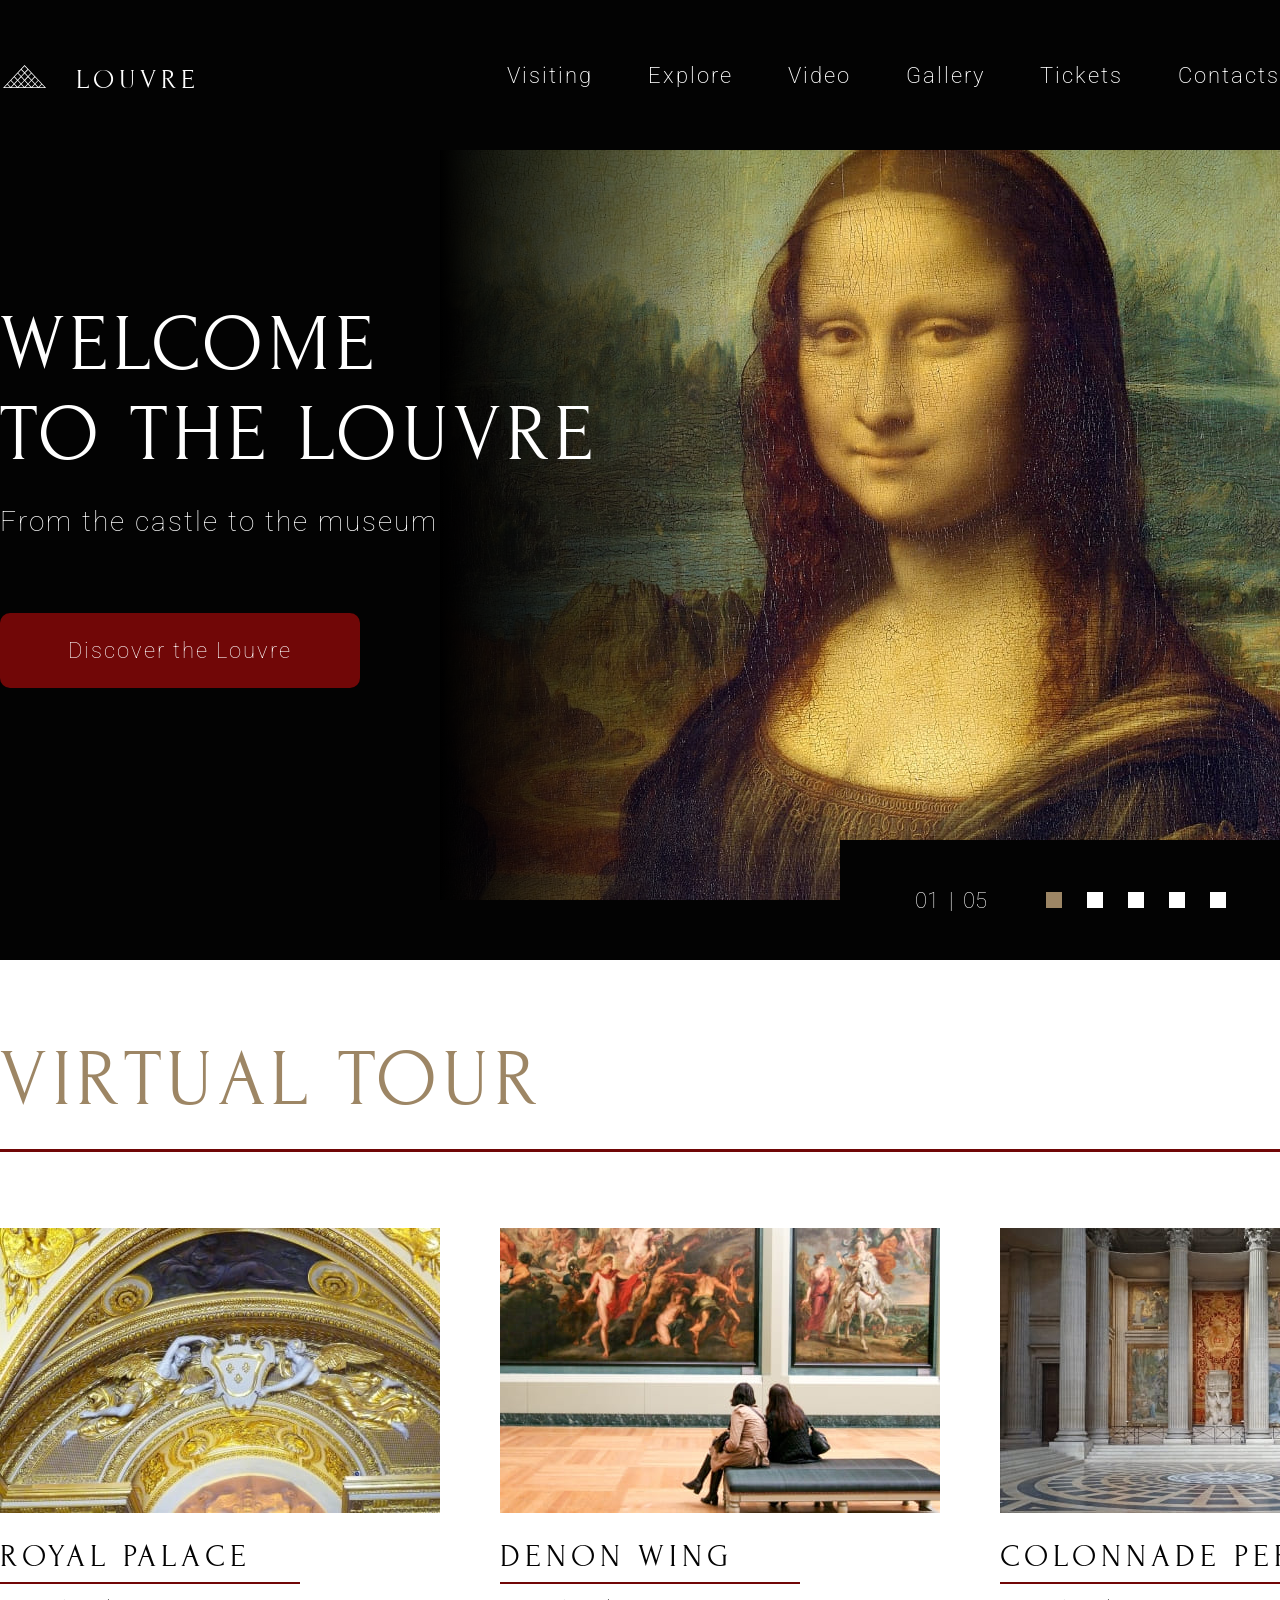
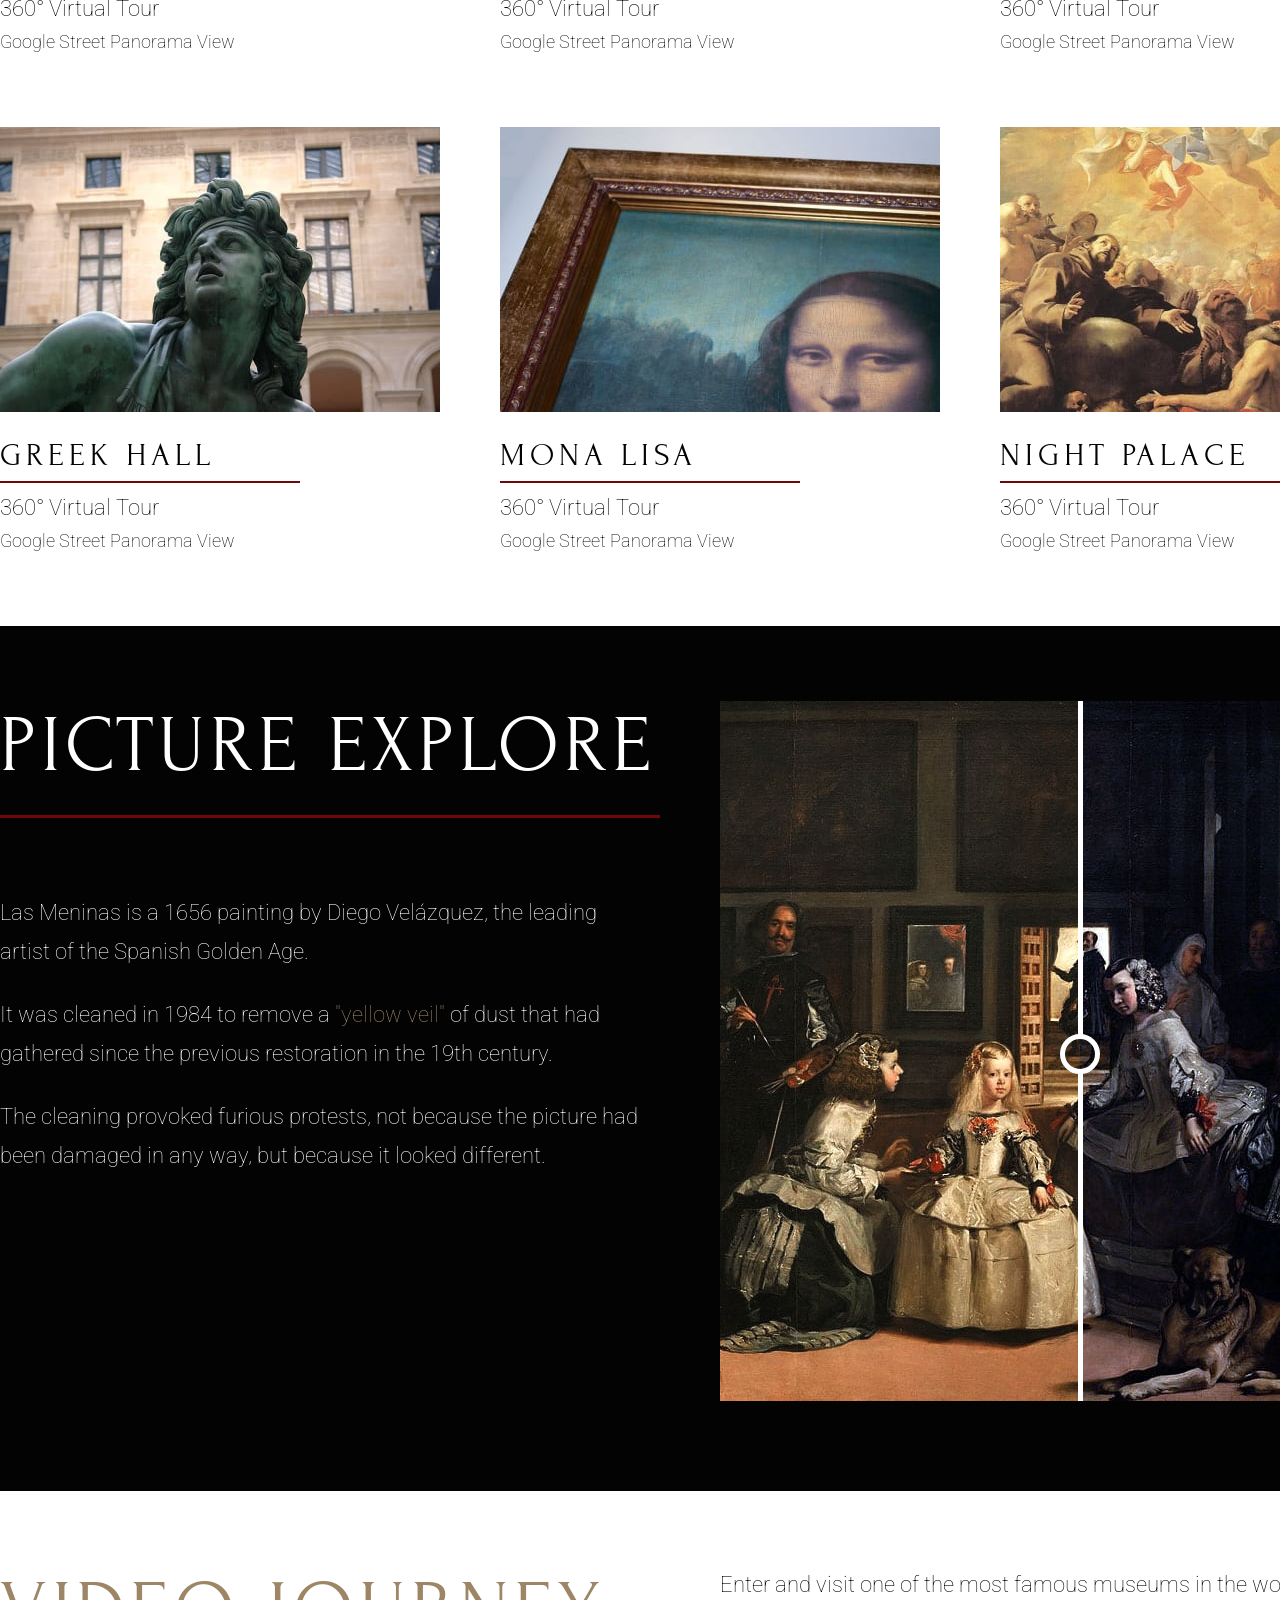
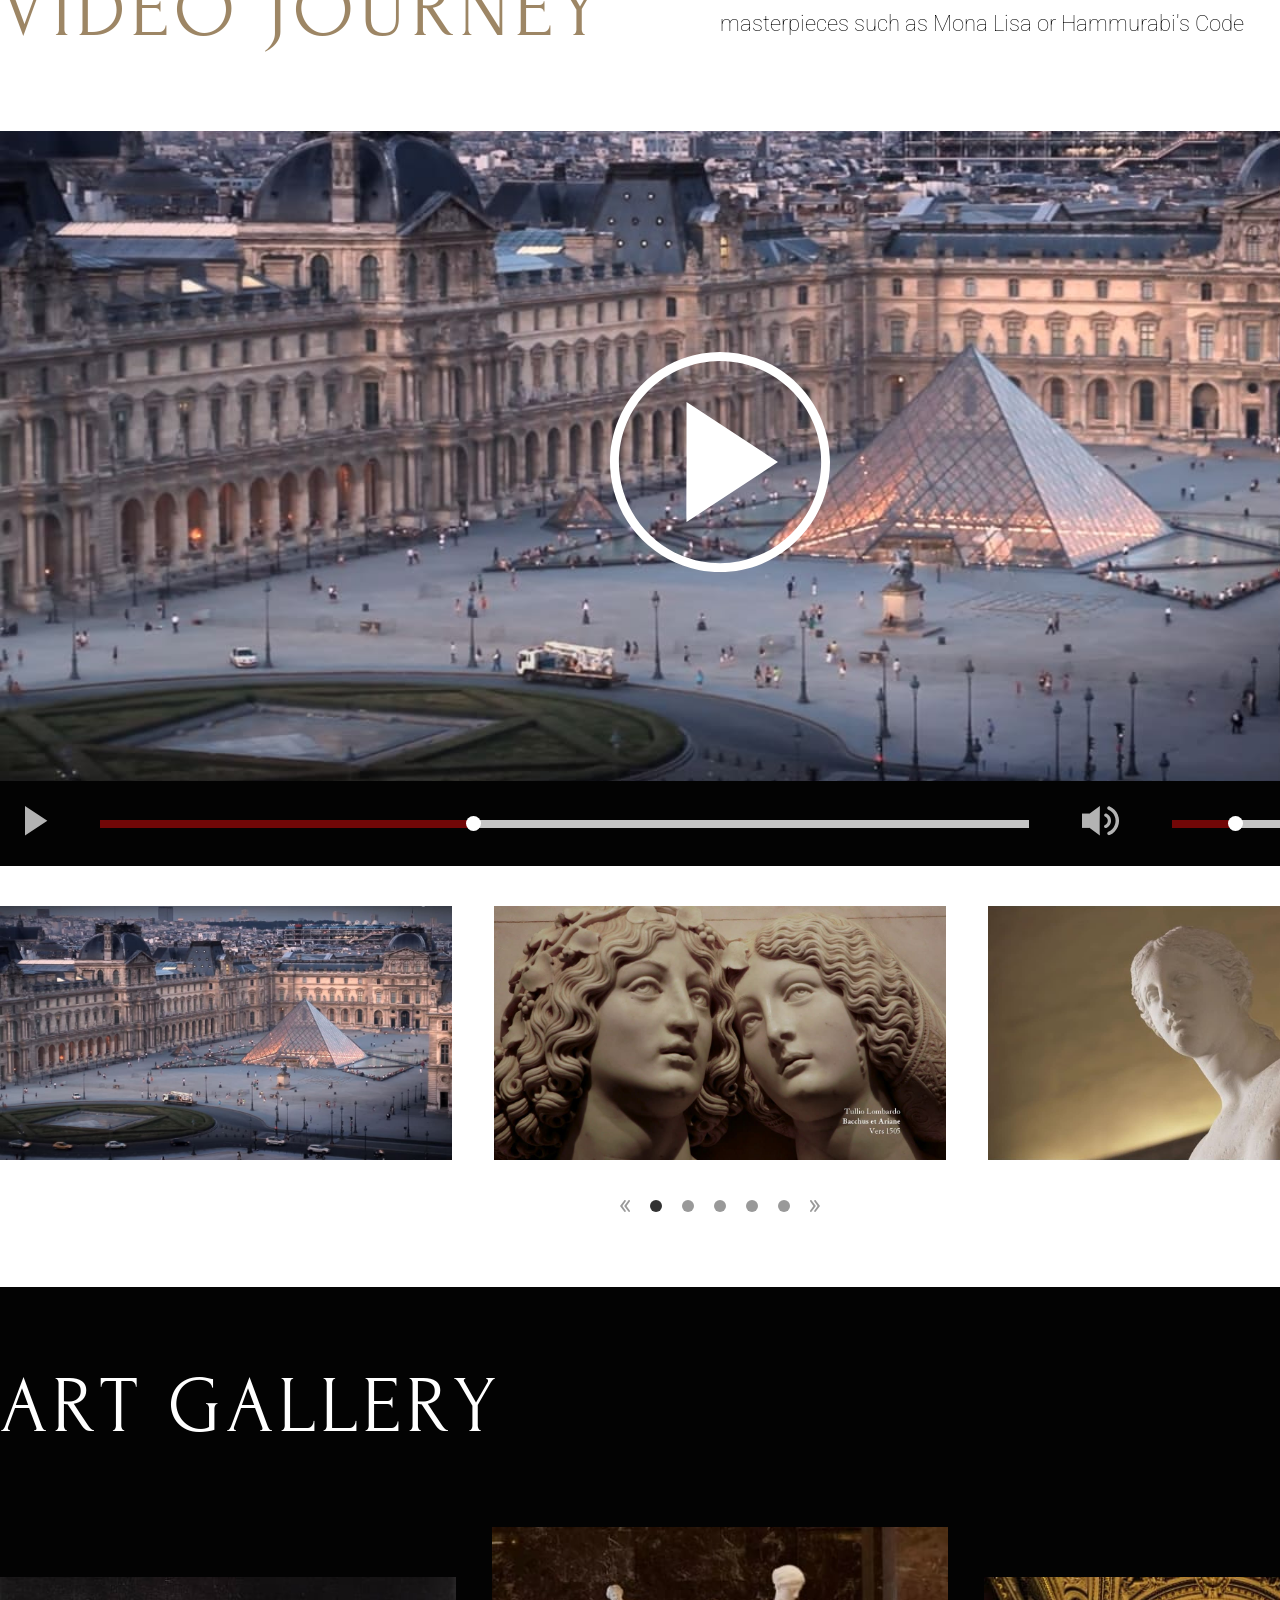
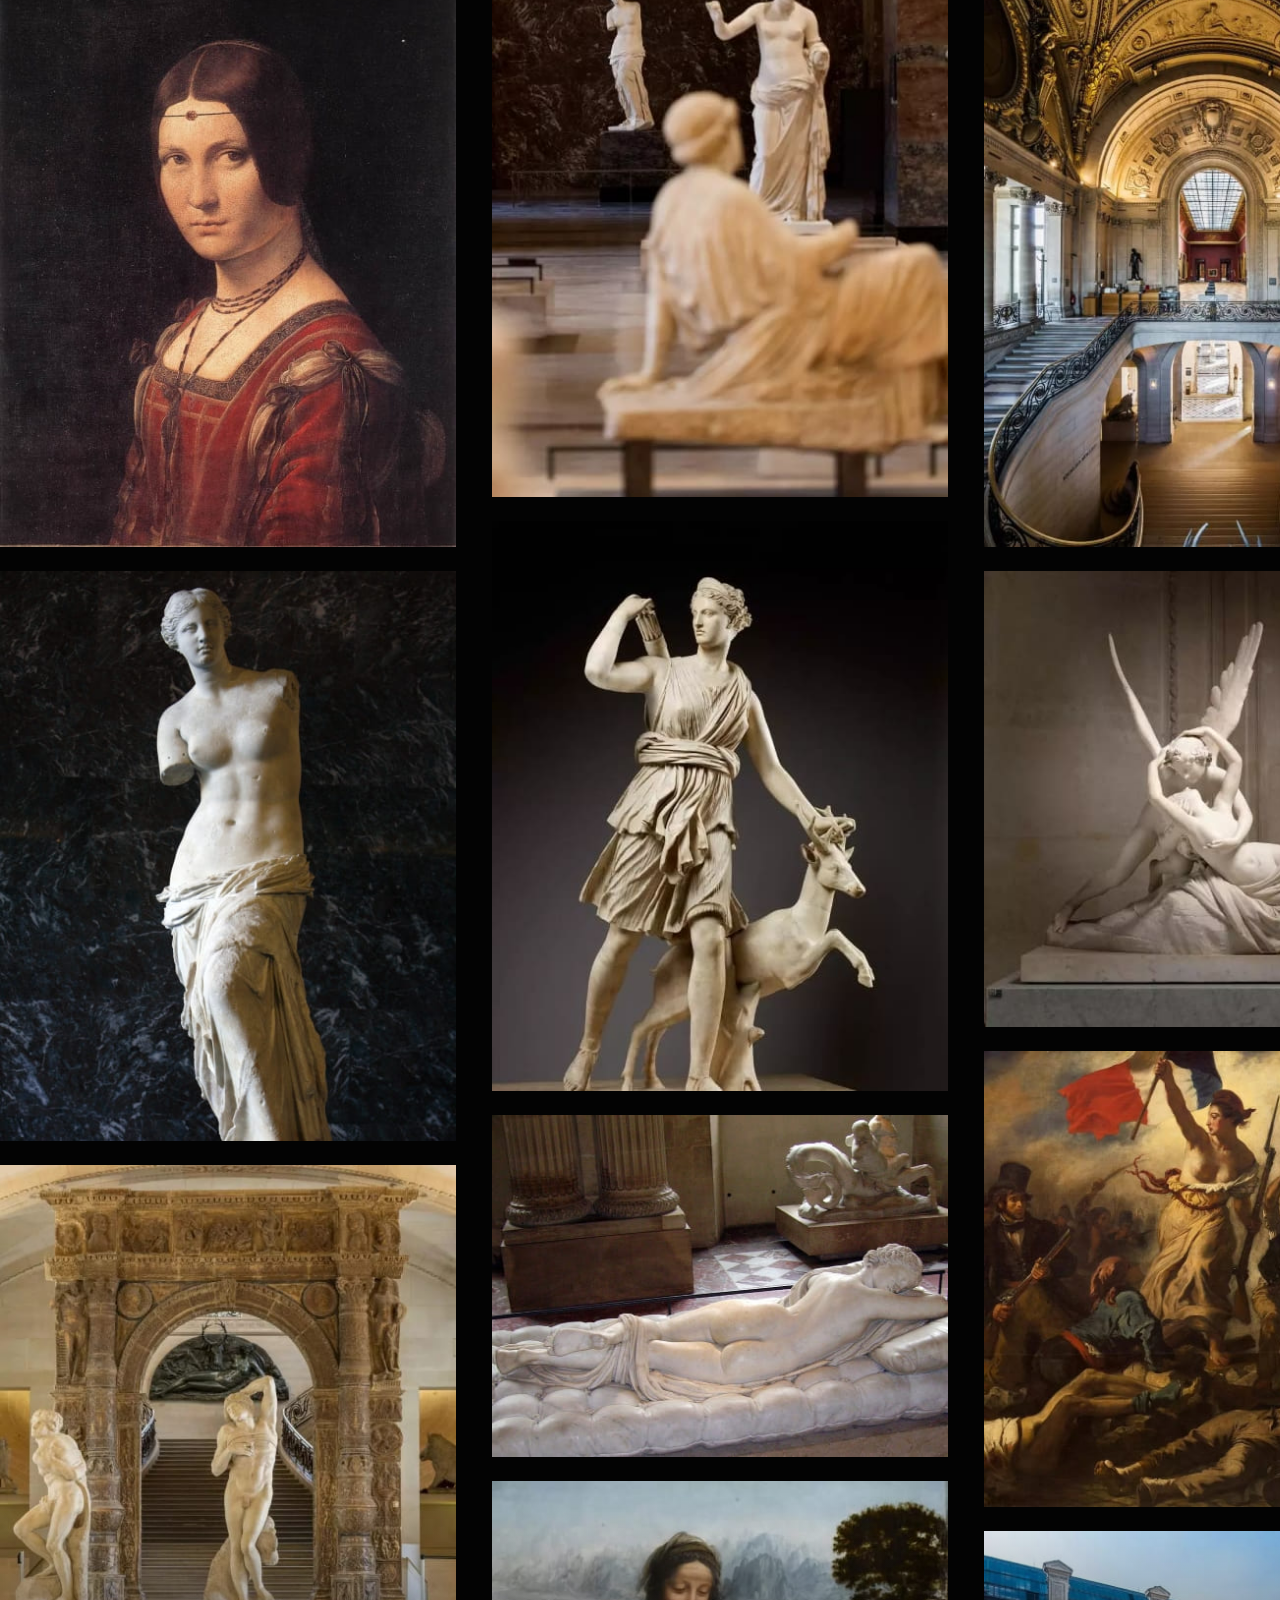
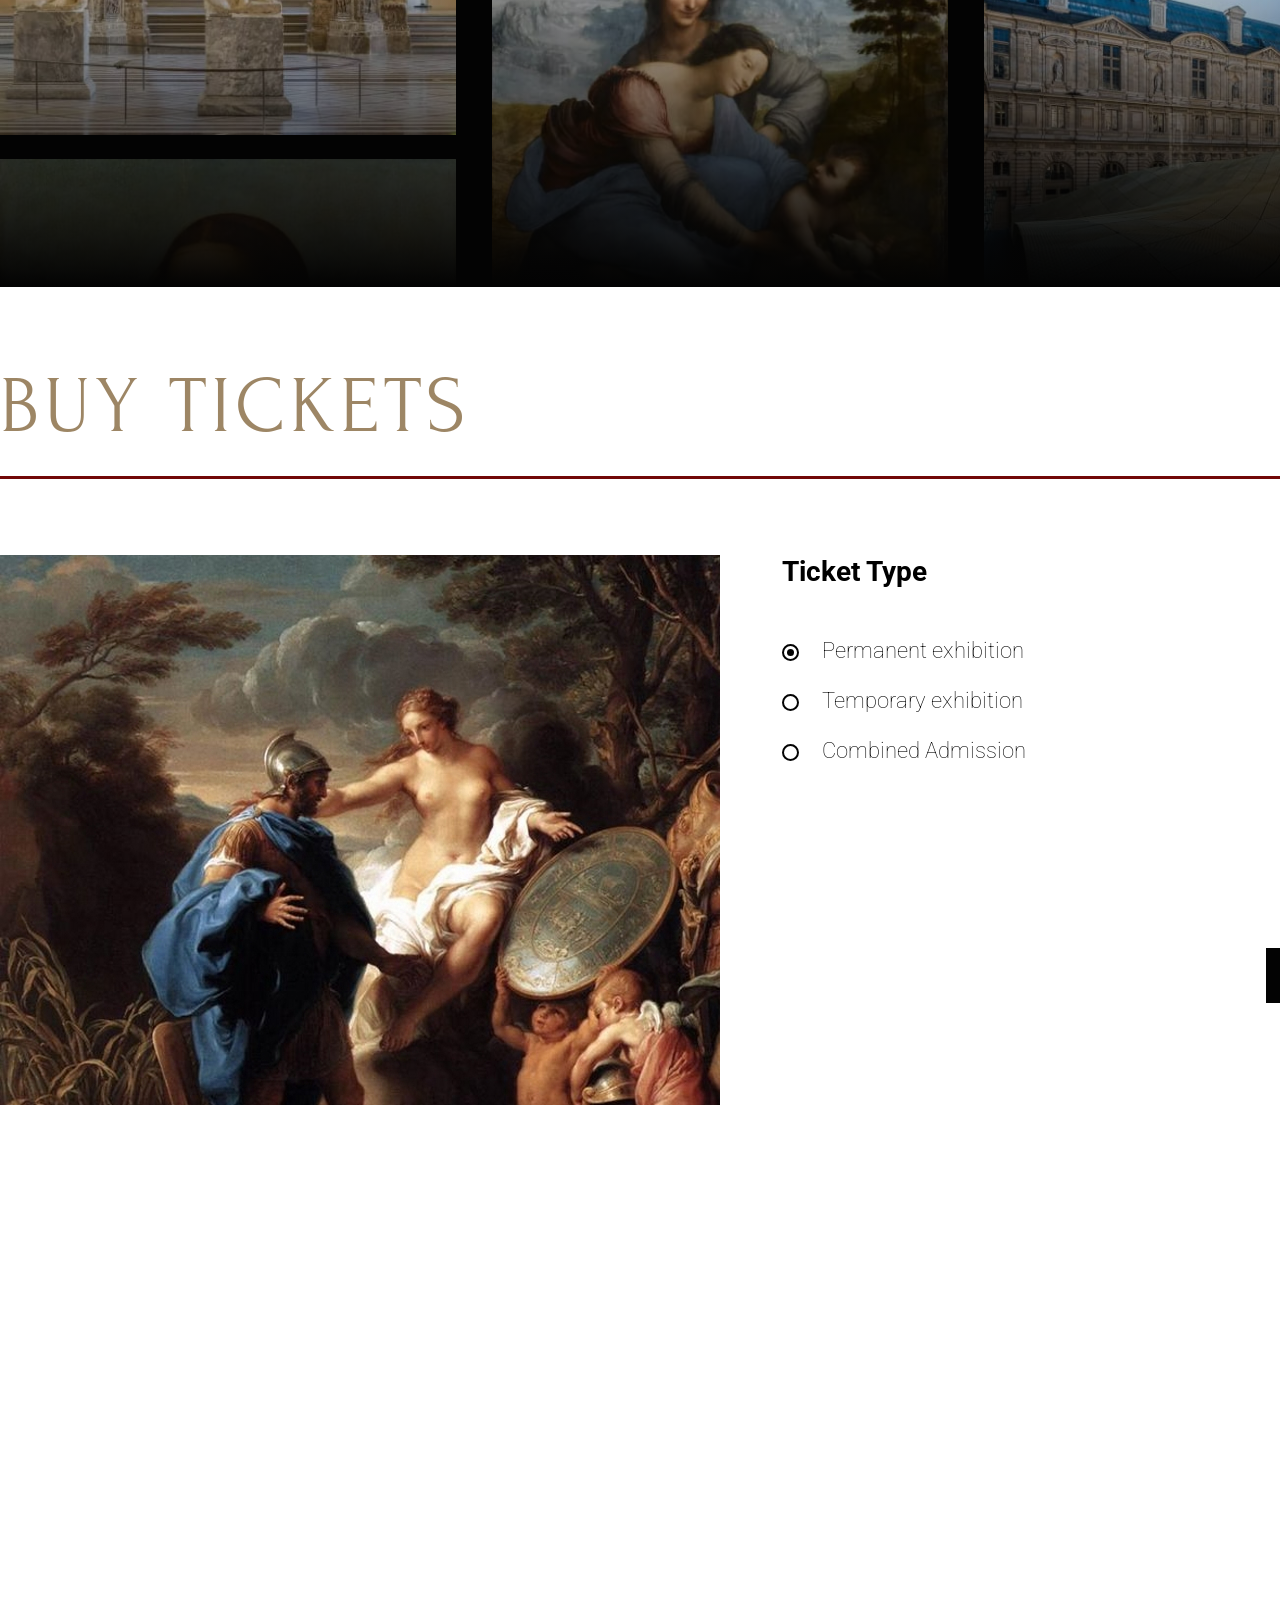
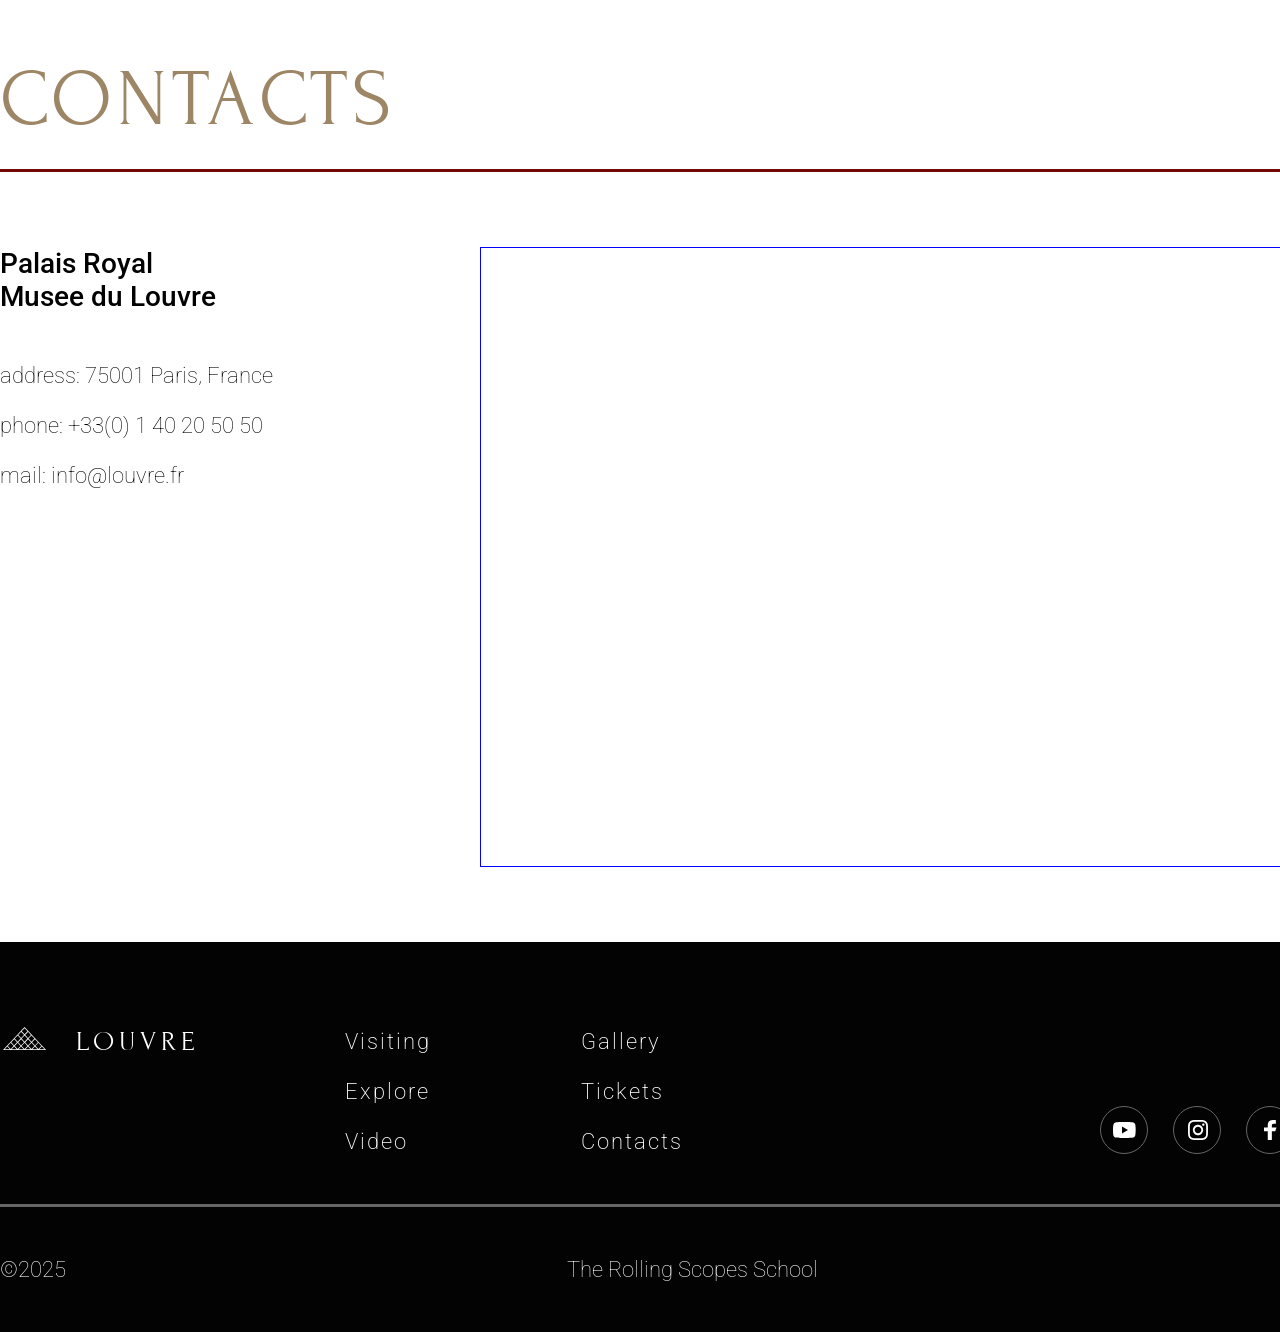
==== commit e4d2d07f: "feat: add calculator for popup" ====
--- a/index.html
+++ b/index.html
@@ -348,15 +348,15 @@
             <div class="tickets-type">
               <h4 class="tickets-title tickets-title-type">Ticket Type</h4>
               <label class="label-type">Permanent exhibition
-                <input class="radio" type="radio" name="radio" data-price="20" checked>
+                <input class="radio" type="radio" name="radio" data-price="20" data-type="Permanent exhibition" checked>
                 <span class="checkmark"></span>
               </label>
               <label class="label-type">Temporary exhibition
-                <input class="radio" type="radio" name="radio" data-price="25">
+                <input class="radio" type="radio" name="radio" data-price="25" data-type="Temporary exhibition">
                 <span class="checkmark"></span>
               </label>
               <label class="label-type">Combined Admission
-                <input class="radio" type="radio" name="radio" data-price="40">
+                <input class="radio" type="radio" name="radio" data-price="40" data-type="Combined Admission">
                 <span class="checkmark"></span>
               </label>
             </div>
@@ -502,16 +502,16 @@
             </div>
             <select tabindex="6" name="select" id="input-ticket-type">
               <option value="" disabled selected hidden>Ticket Type</option>
-              <option value="permanent">Permanent exhibition</option>
-              <option value="temporary">Temporary exhibition</option>
-              <option value="combined">Combined Admission</option>
+              <option class="option-type" value="20">Permanent exhibition</option>
+              <option class="option-type" value="25">Temporary exhibition</option>
+              <option class="option-type" value="40">Combined Admission</option>
             </select>
           </div>
           <div class="entry-ticket">
             <h6 class="entry-title">Entry ticket</h6>
             <div class="entry-ticket-container">
-              <label class="label-ticket" for="entry-basic-input">Basic 18+ (20 €)</label>
-              <div class="entry-ticket-input">
+              <label class="label-ticket-bas" for="entry-basic-input">Basic 18+ (20 €)</label>
+              <div class="entry-ticket-input entry-ticket-input-bas">
                 <button class="btn-minus" tabindex="7" type="button"
                   onclick="this.nextElementSibling.stepDown()">-</button>
                 <input type="number" value="1" name="entry-basic" id="entry-basic-input" min="0" max="20" readonly>
@@ -520,8 +520,8 @@
               </div>
             </div>
             <div class="entry-ticket-container">
-              <label class="label-ticket" for="entry-senior-input">Senior 65+ (10 €)</label>
-              <div class="entry-ticket-input">
+              <label class="label-ticket-sen" for="entry-senior-input">Senior 65+ (10 €)</label>
+              <div class="entry-ticket-input entry-ticket-input-sen">
                 <button class="btn-minus" tabindex="9" type="button"
                   onclick="this.nextElementSibling.stepDown()">-</button>
                 <input type="number" value="1" name="entry-senior" id="entry-senior-input" min="0" max="20" readonly>
--- a/styles.css
+++ b/styles.css
@@ -1052,7 +1052,7 @@
   justify-content: space-between;
   margin-top: 20px;
 }
-.label-ticket {
+.label-ticket-bas, .label-ticket-sen {
   font-size: 18px;
   font-weight: 400;
 }
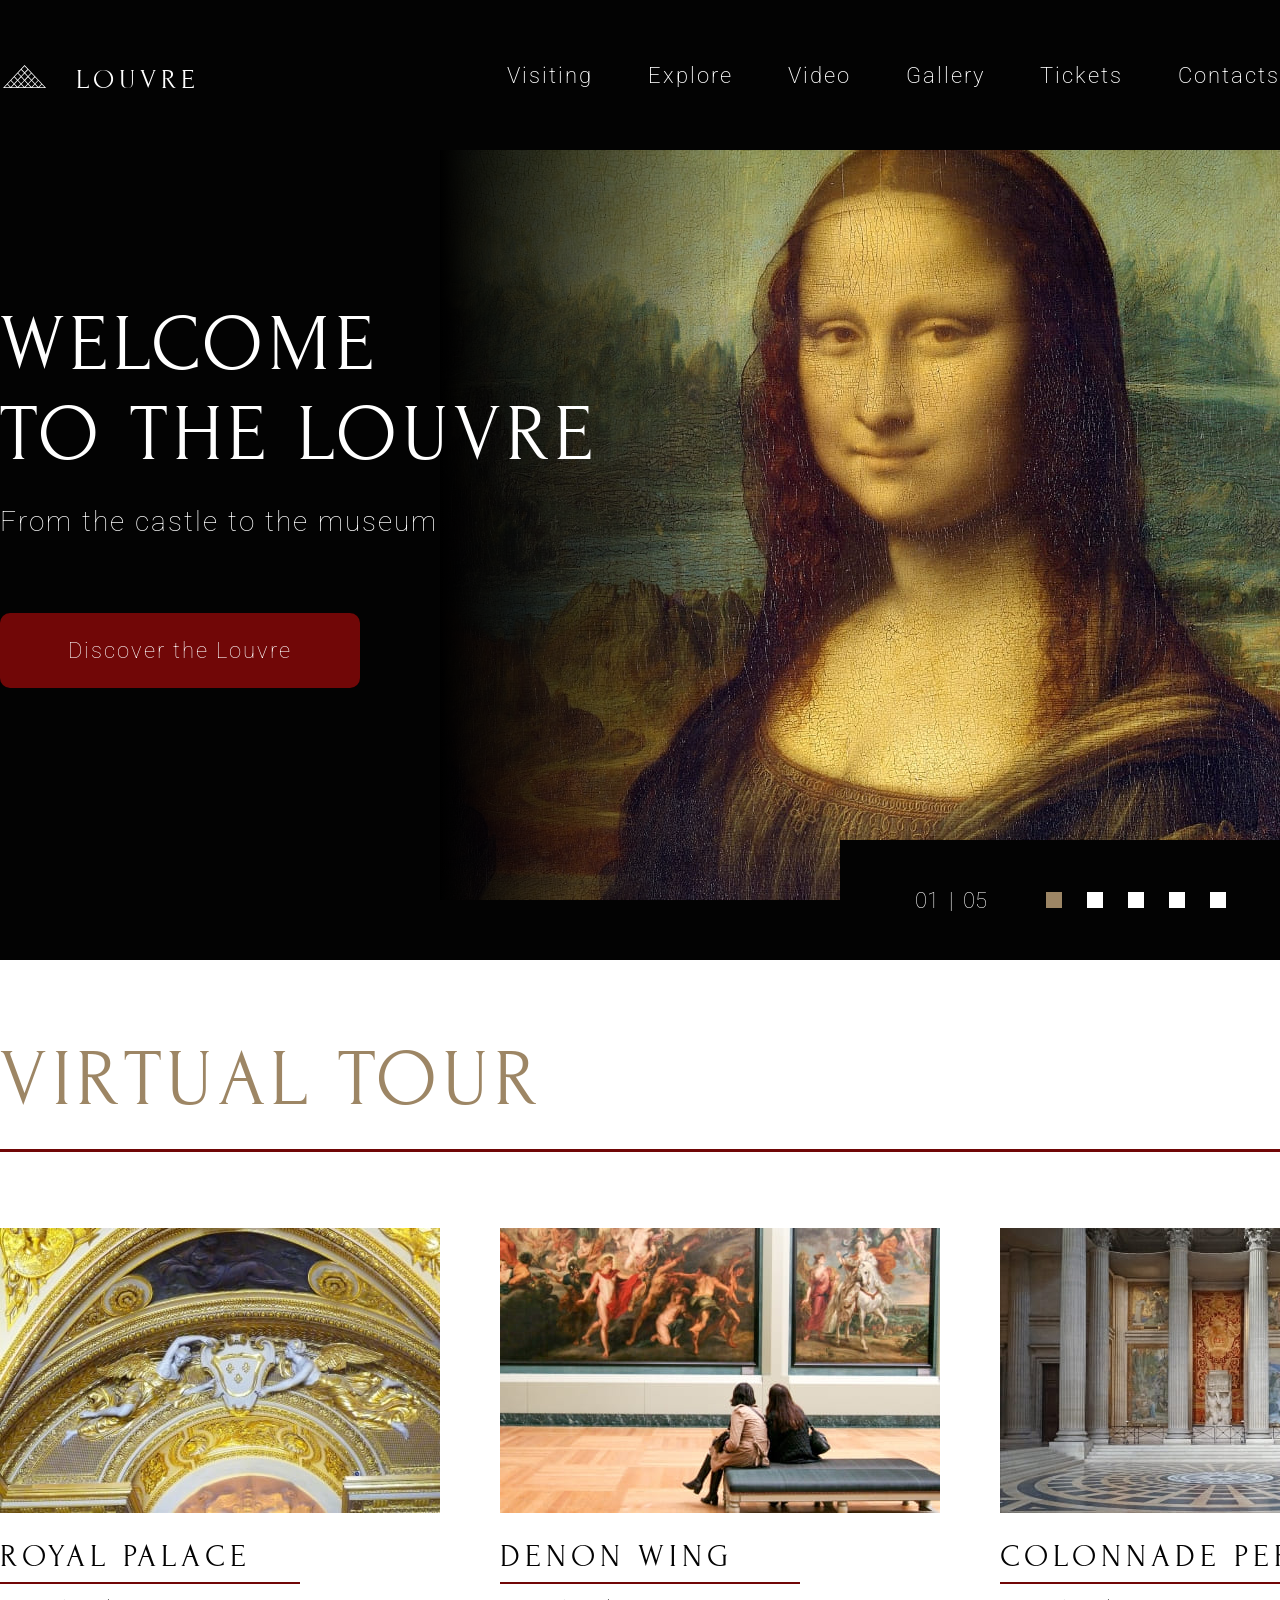
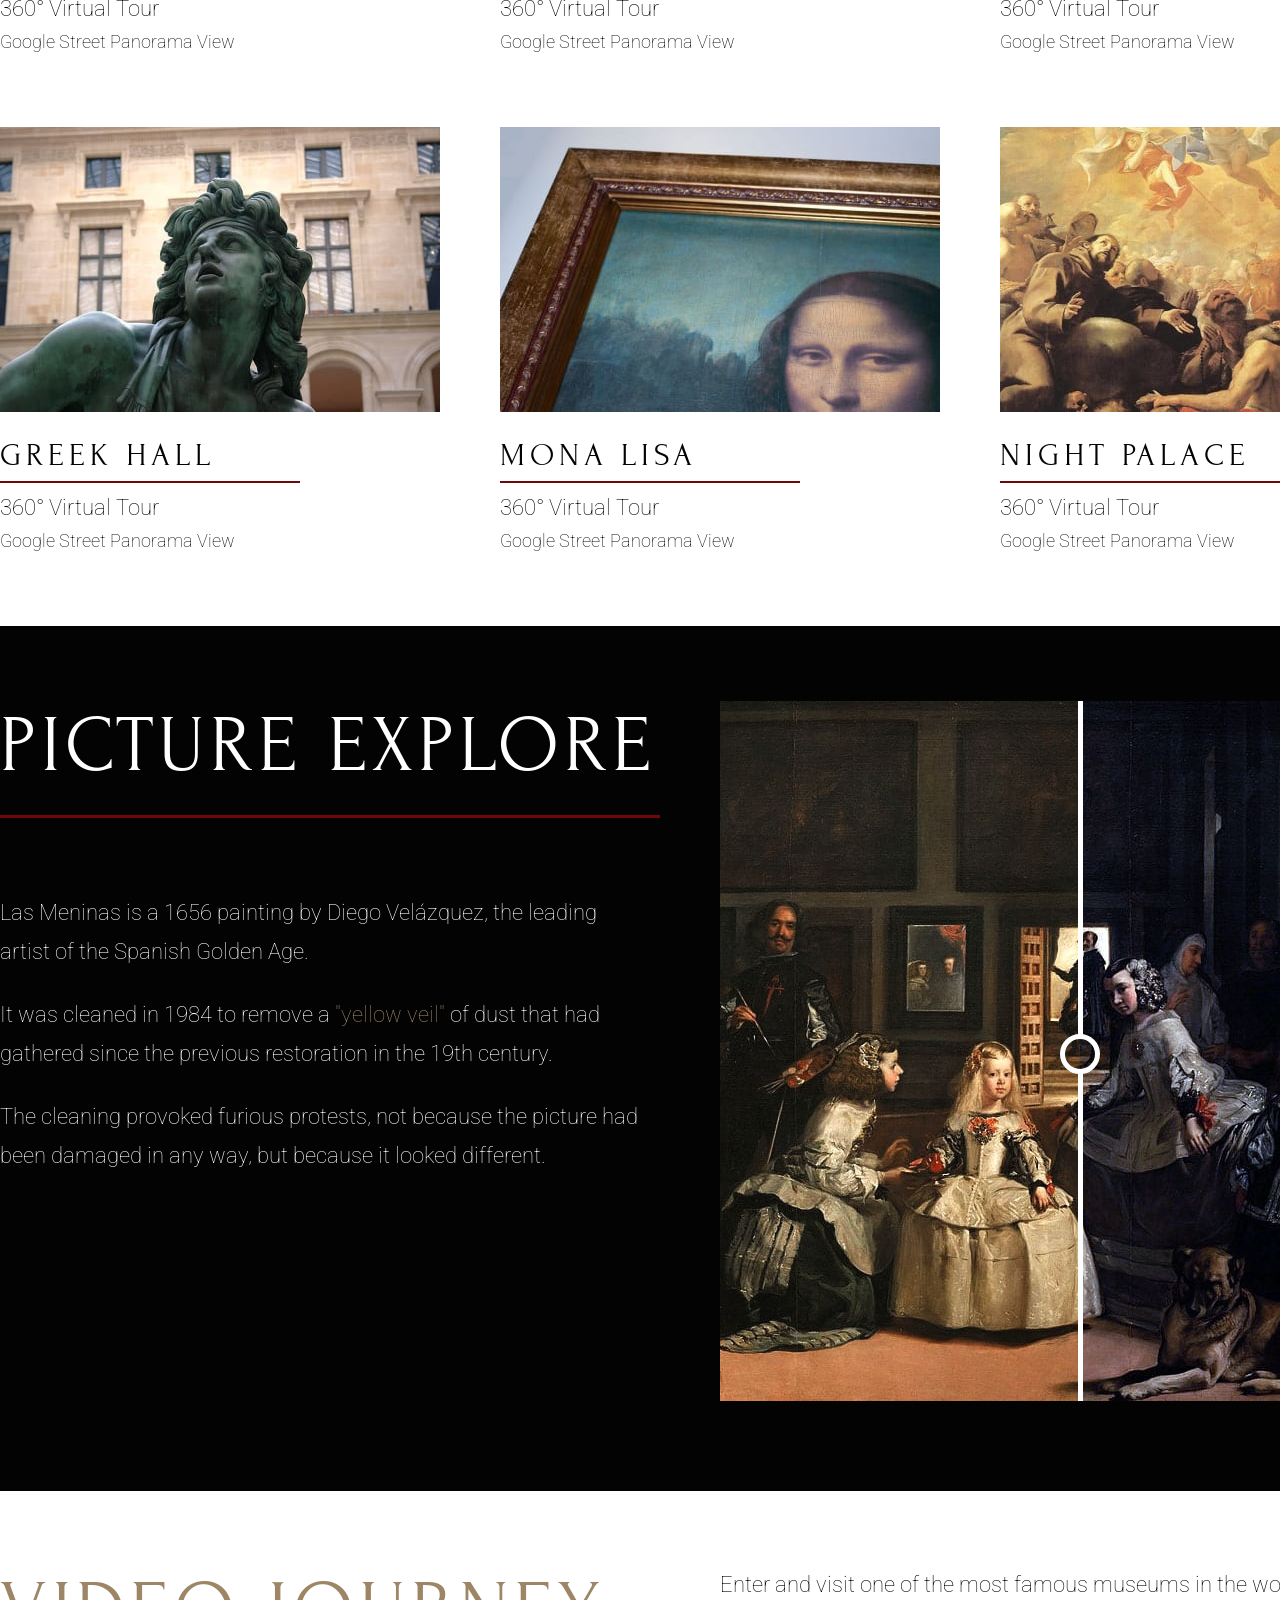
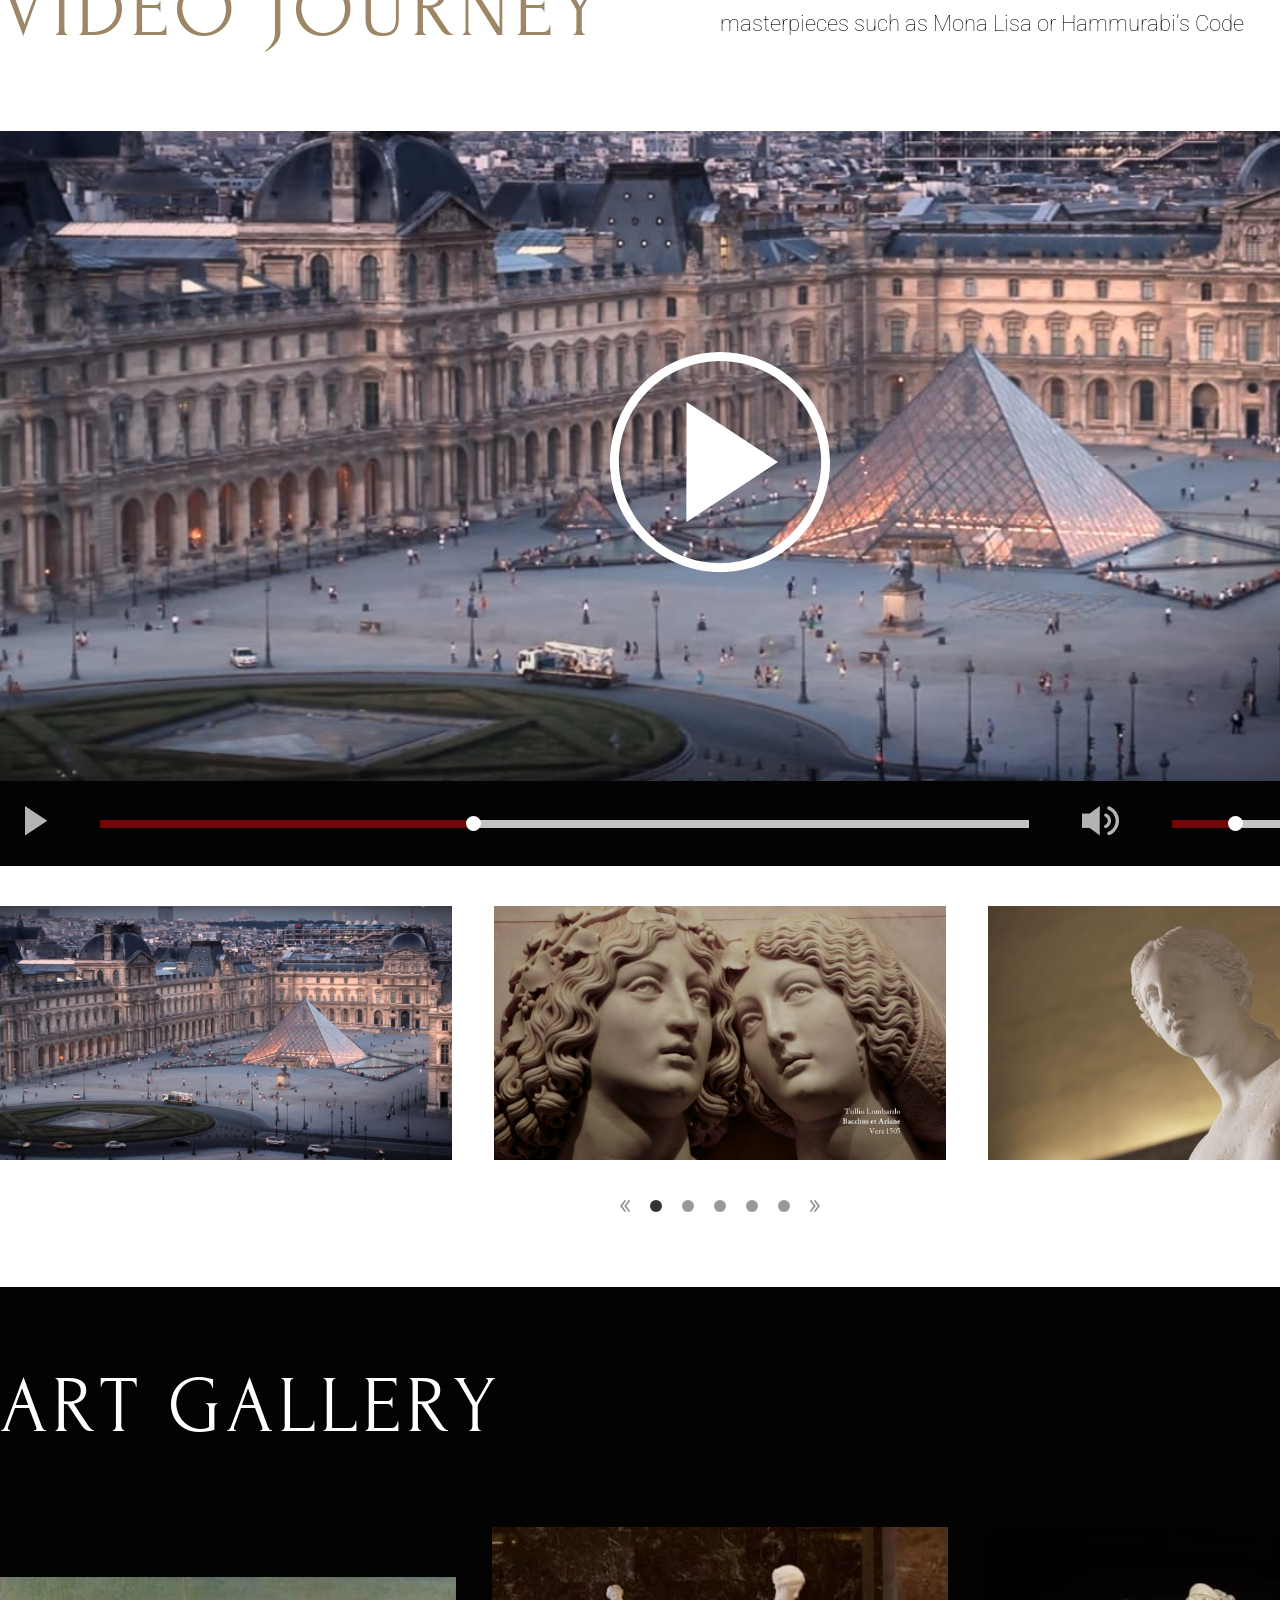
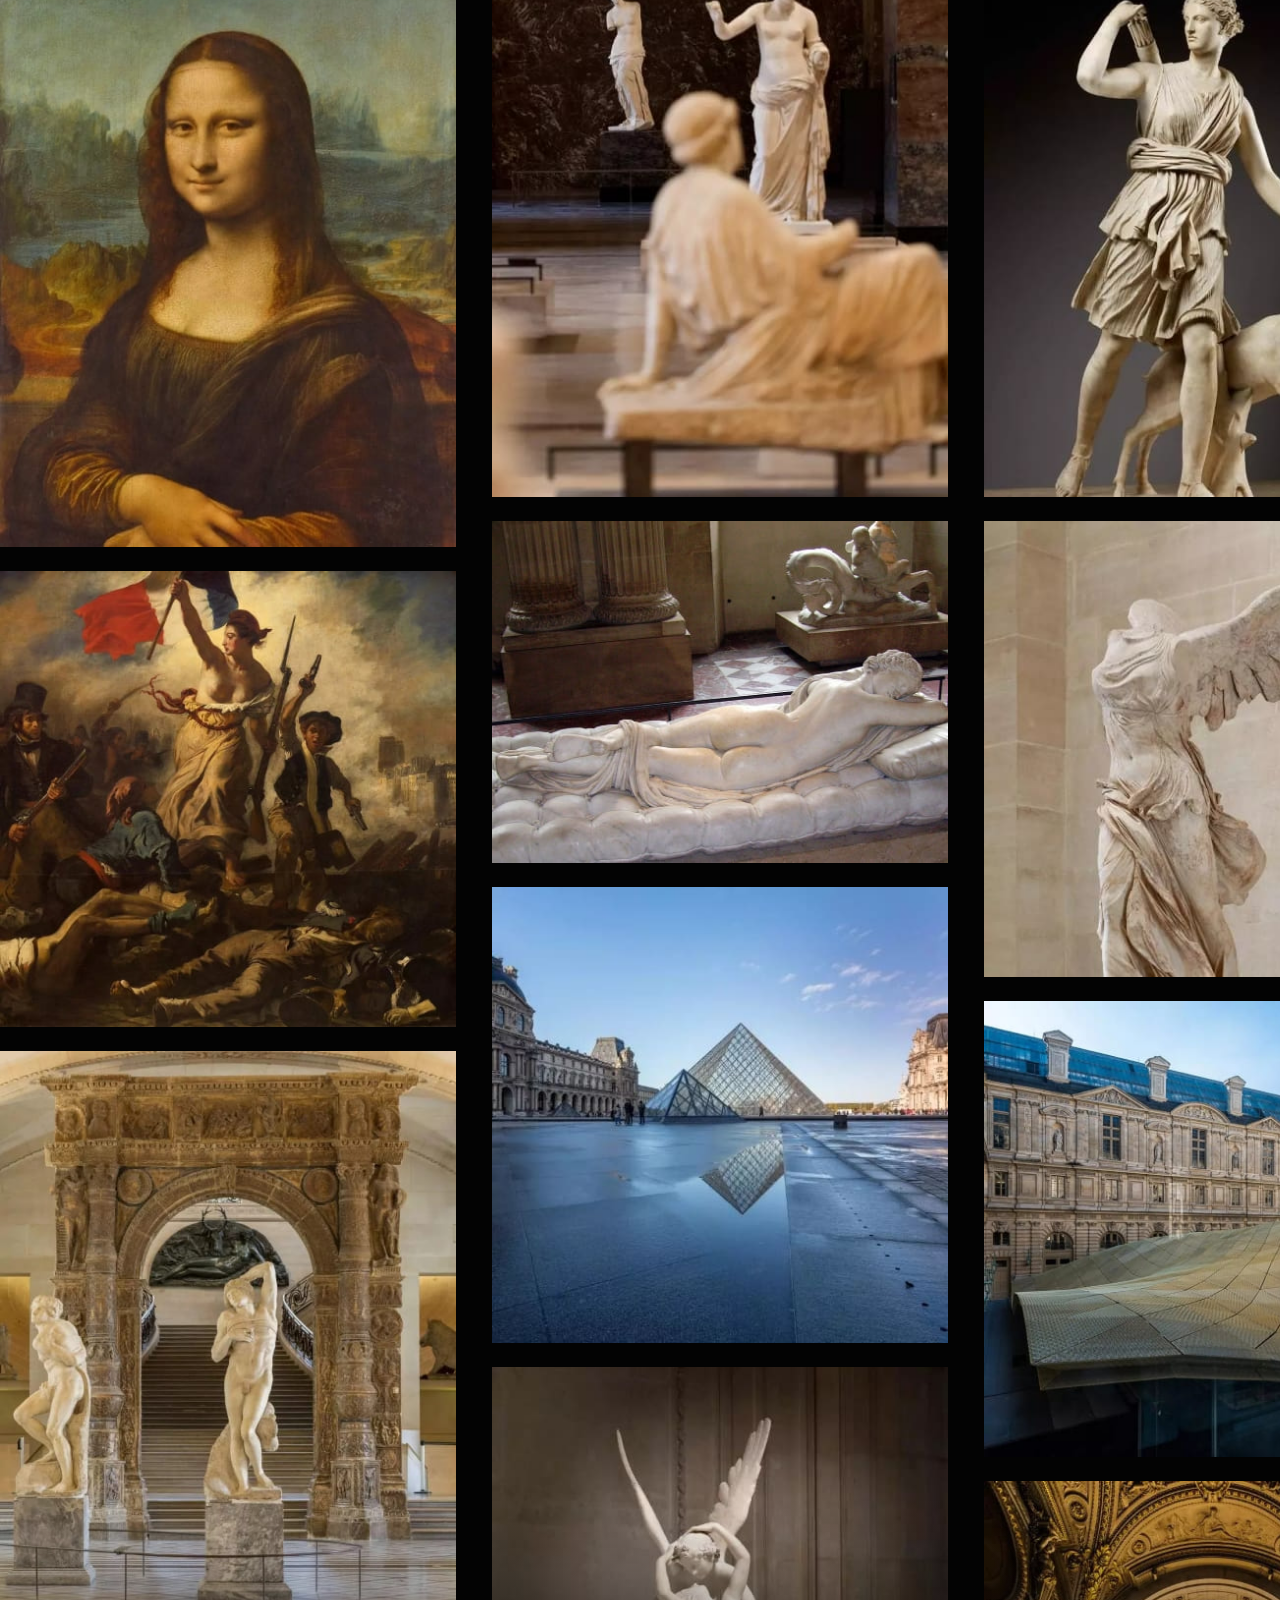
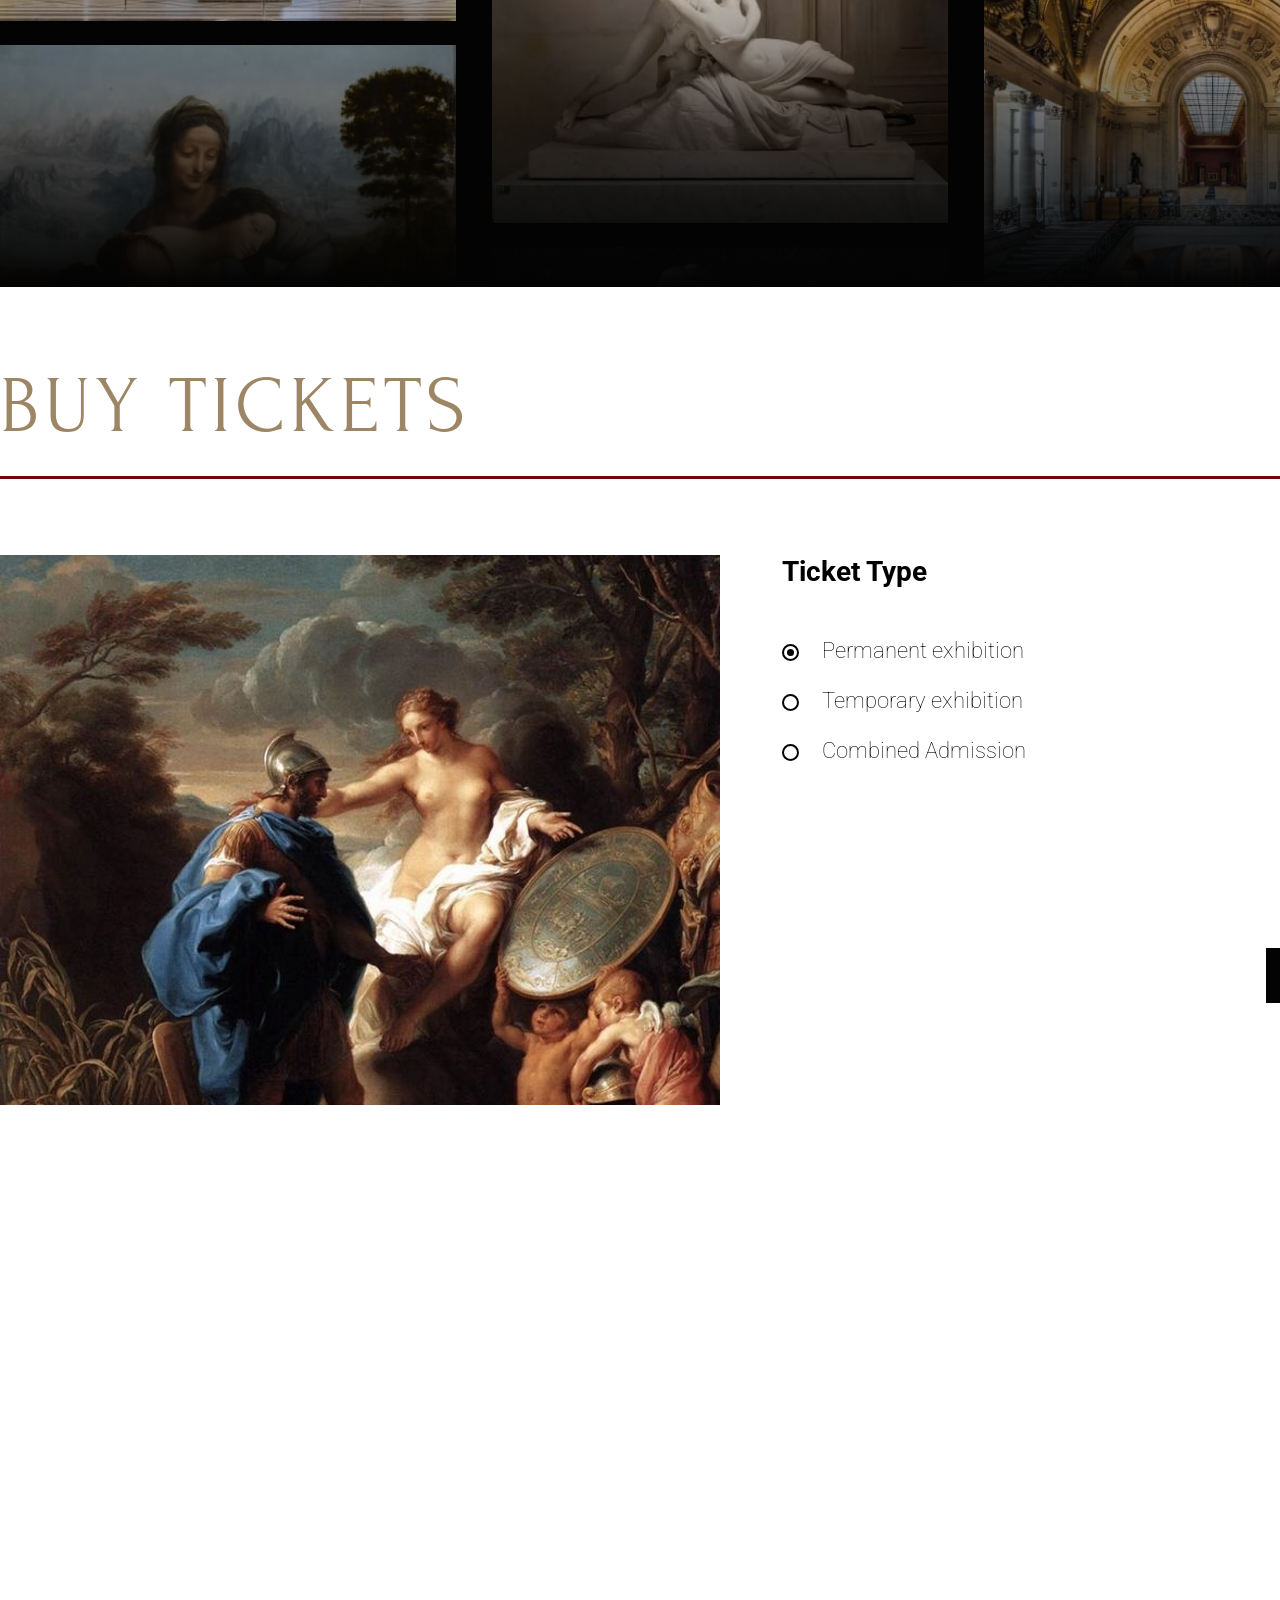
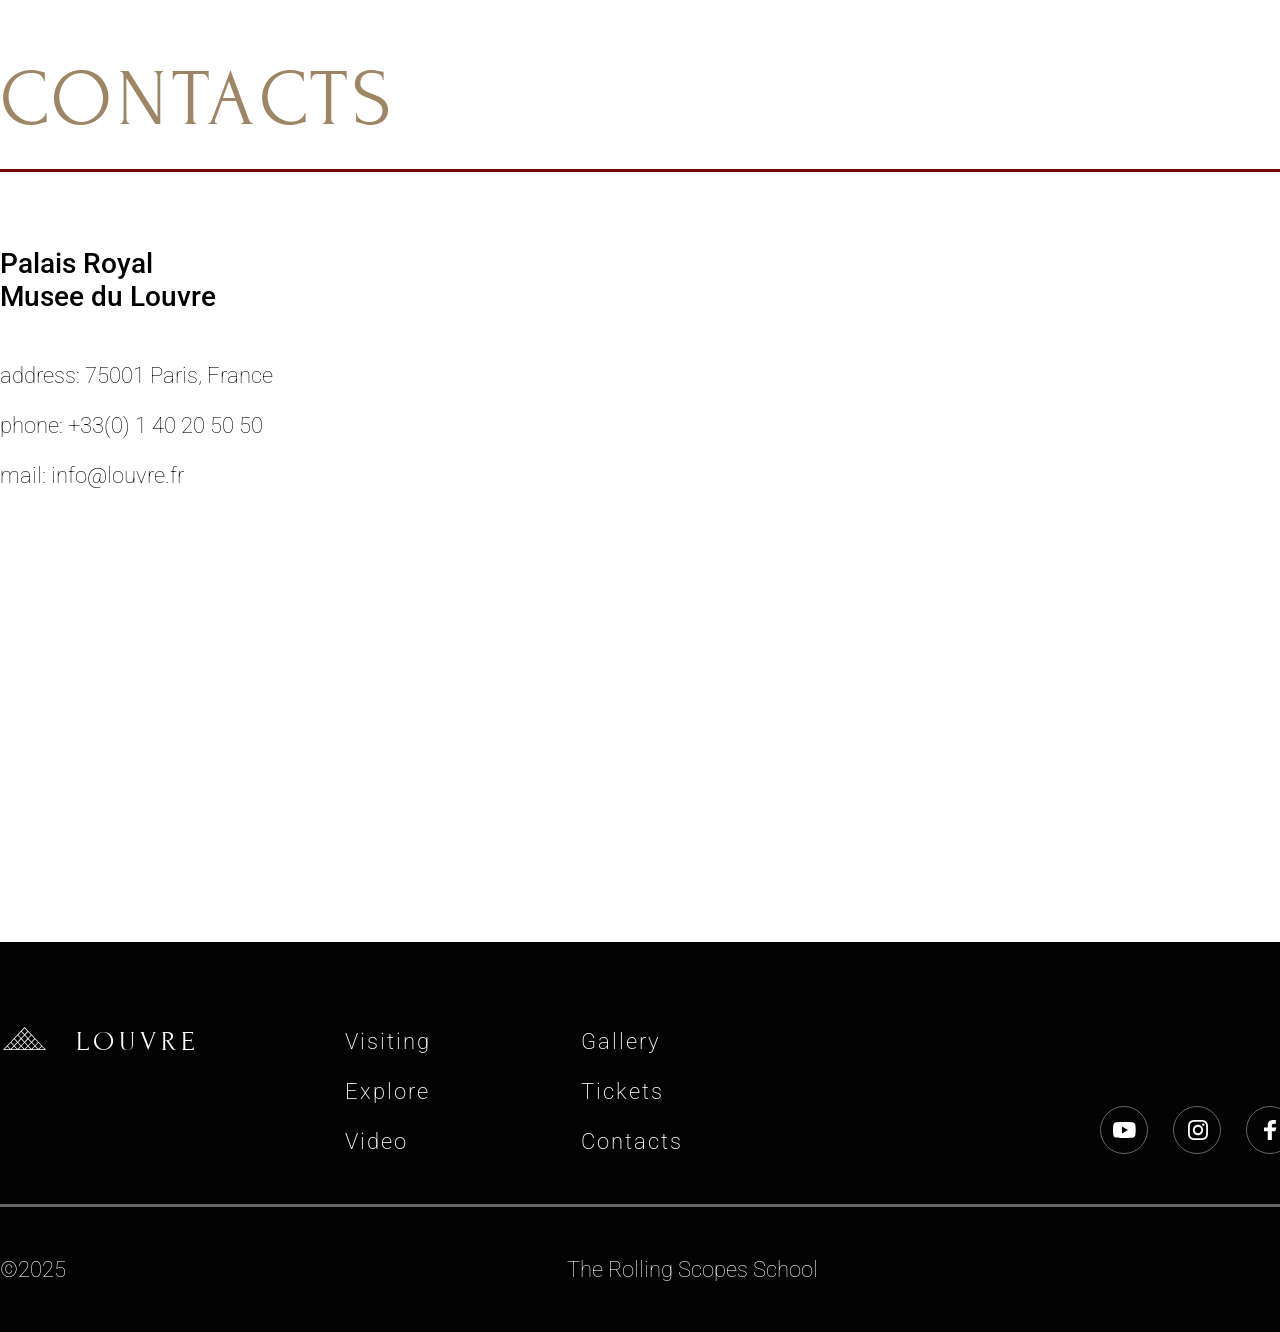
==== commit 2c5a9c9c: "feat: add interactive map" ====
--- a/index.html
+++ b/index.html
@@ -8,6 +8,7 @@
   <link href="https://fonts.googleapis.com/css2?family=Roboto:ital,wght@0,100..900;1,100..900&display=swap"
     rel="stylesheet">
   <link href="https://fonts.googleapis.com/css2?family=Forum&display=swap" rel="stylesheet">
+  <link href="https://api.mapbox.com/mapbox-gl-js/v3.13.0/mapbox-gl.css" rel="stylesheet">
   <link rel="stylesheet" href="./styles.css">
   <link rel="shortcut icon" href="./assets/favicon.ico" type="image/x-icon">
   <title>museum</title>
@@ -156,7 +157,6 @@
     </section>
 
 
-
     <section class="video" id="video">
       <div class="container">
     
@@ -279,26 +279,6 @@
               poster="./assets/images/video/poster3.jpeg"></video>
             <video class="video-slide" src="./assets/images/video/video4.mp4"
               poster="./assets/images/video/poster4.jpeg"></video>
-            <!-- <iframe class="video-slide" loading="lazy" width="560" height="315"
-                  src="https://www.youtube.com/embed/zp1BXPX8jcU?si=SD3hwRsqhLQTiQSb" title="YouTube video player" frameborder="0"
-                  allow="accelerometer; autoplay; clipboard-write; encrypted-media; gyroscope; picture-in-picture; web-share"
-                  referrerpolicy="strict-origin-when-cross-origin" allowfullscreen></iframe>
-                <iframe class="video-slide" loading="lazy" width="560" height="315"
-                  src="https://www.youtube.com/embed/Vi5D6FKhRmo?si=6WPem6Yc80pMzGBB" title="YouTube video player" frameborder="0"
-                  allow="accelerometer; autoplay; clipboard-write; encrypted-media; gyroscope; picture-in-picture; web-share"
-                  referrerpolicy="strict-origin-when-cross-origin" allowfullscreen></iframe>
-                <iframe class="video-slide" loading="lazy" width="560" height="315"
-                  src="https://www.youtube.com/embed/NOhDysLnTvY?si=5R7KCUyp-mezJ0ZR" title="YouTube video player" frameborder="0"
-                  allow="accelerometer; autoplay; clipboard-write; encrypted-media; gyroscope; picture-in-picture; web-share"
-                  referrerpolicy="strict-origin-when-cross-origin" allowfullscreen></iframe>
-                <iframe class="video-slide" loading="lazy" width="560" height="315"
-                  src="https://www.youtube.com/embed/aWmJ5DgyWPI?si=nLSLLqL99et5e1q5" title="YouTube video player" frameborder="0"
-                  allow="accelerometer; autoplay; clipboard-write; encrypted-media; gyroscope; picture-in-picture; web-share"
-                  referrerpolicy="strict-origin-when-cross-origin" allowfullscreen></iframe>
-                <iframe class="video-slide" loading="lazy" width="560" height="315"
-                  src="https://www.youtube.com/embed/2OR0OCr6uRE?si=7l0IyHOcKsqETdUM" title="YouTube video player" frameborder="0"
-                  allow="accelerometer; autoplay; clipboard-write; encrypted-media; gyroscope; picture-in-picture; web-share"
-                  referrerpolicy="strict-origin-when-cross-origin" allowfullscreen></iframe> -->
           </div>
         </div>
 
@@ -326,7 +306,6 @@
 
       </div>
     </section>
-
 
     <section class="gallery" id="gallery">
       <div class="container">
@@ -682,11 +661,14 @@
             <p><span>phone: </span>+33(0) 1 40 20 50 50</p>
             <p><span>mail: </span>info@louvre.fr</p>
           </div>
-          <div class="contacts-map"></div>
+         
+            <div id="map"></div>
+
         </div>
       </div>
     </section>
   </main>
+
   <footer>
     <div class="container">
       <div class="footer-inner">
@@ -757,6 +739,7 @@
     </div>
   </footer>
 
+  <script src="https://api.mapbox.com/mapbox-gl-js/v3.13.0/mapbox-gl.js"></script>
   <script type="module" src="./index.js"></script>
 </body>
 
--- a/styles.css
+++ b/styles.css
@@ -1308,10 +1308,9 @@
   font-weight: 500;
   margin-bottom: 50px;
 }
-.contacts-map {
+#map {
   width: 960px;
   height: 620px;
-  border: 1px solid blue;
 }
 .contacts-info p {
   margin-bottom: 25px;
@@ -1400,3 +1399,10 @@
 .user:hover {
   color: var(--gold);
 }
+
+
+@media (max-width: 767px) {
+  body {
+    background-color: yellowgreen;
+  }
+}
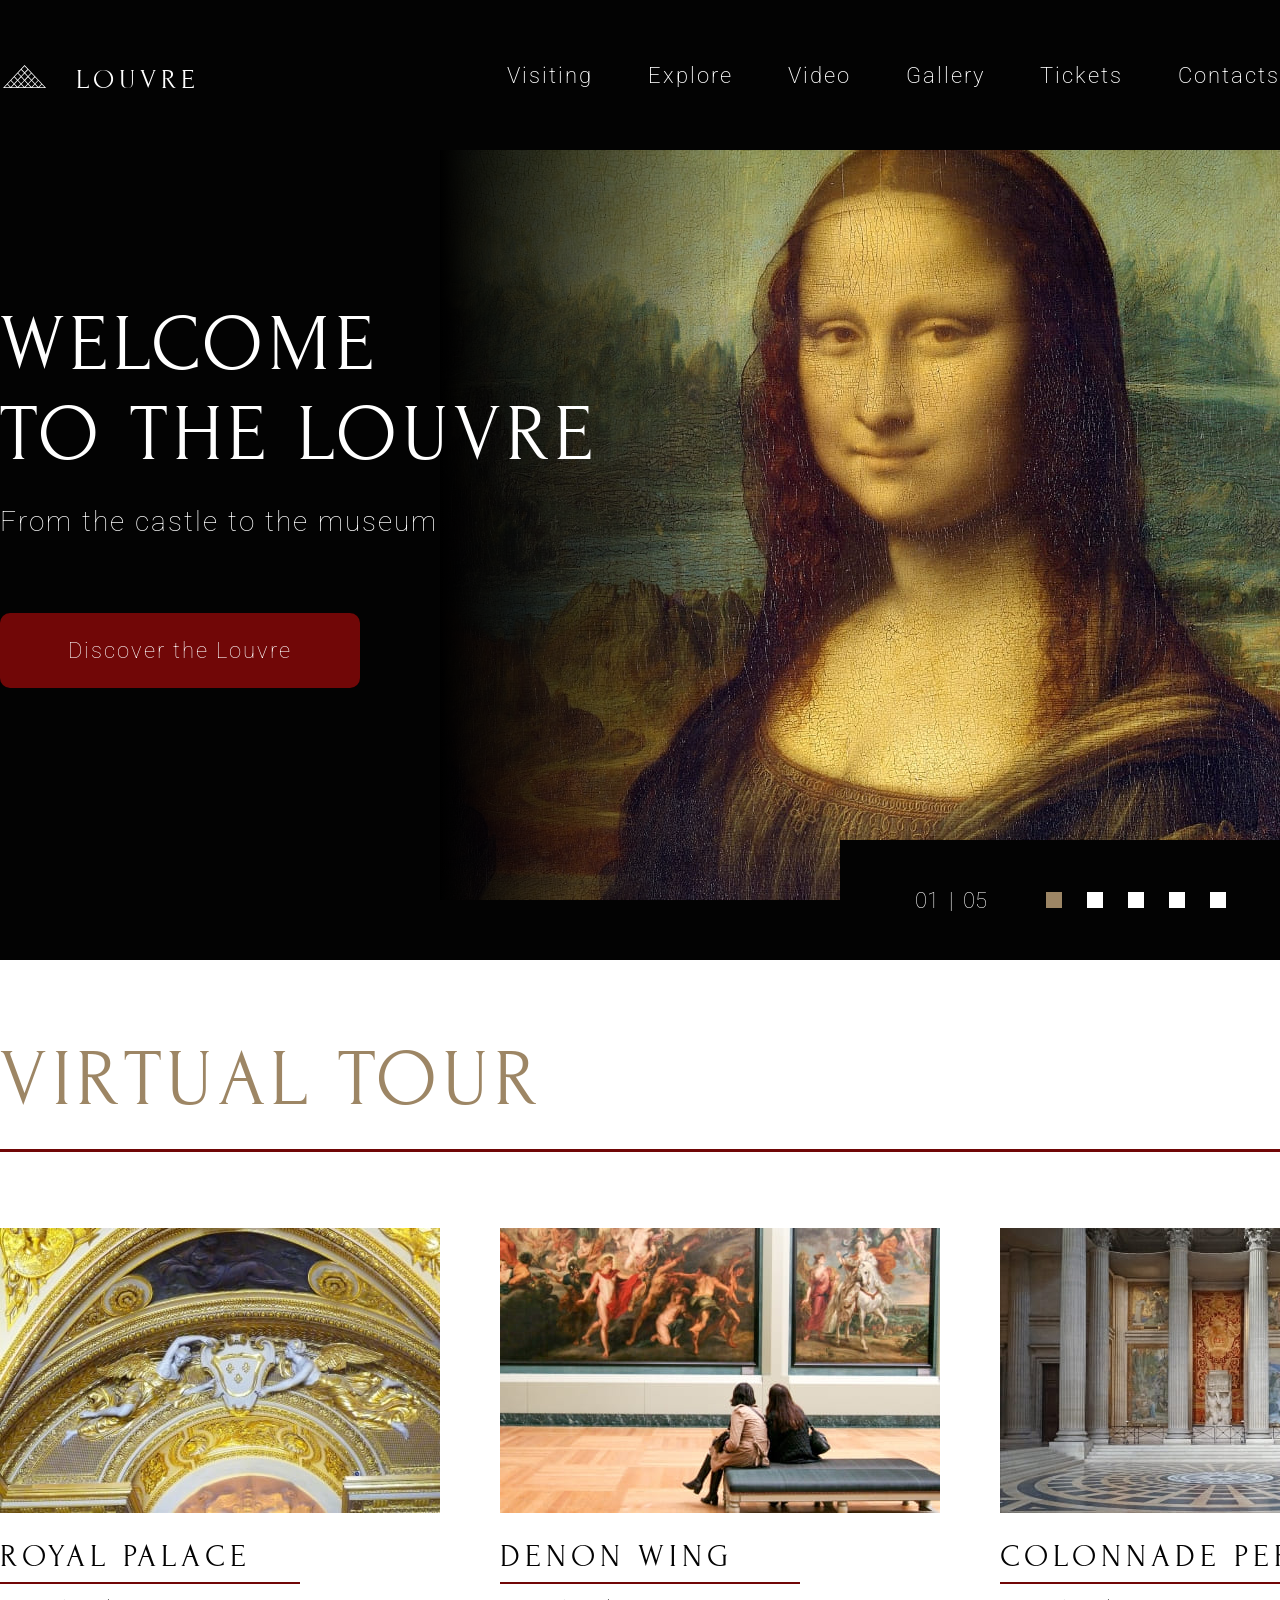
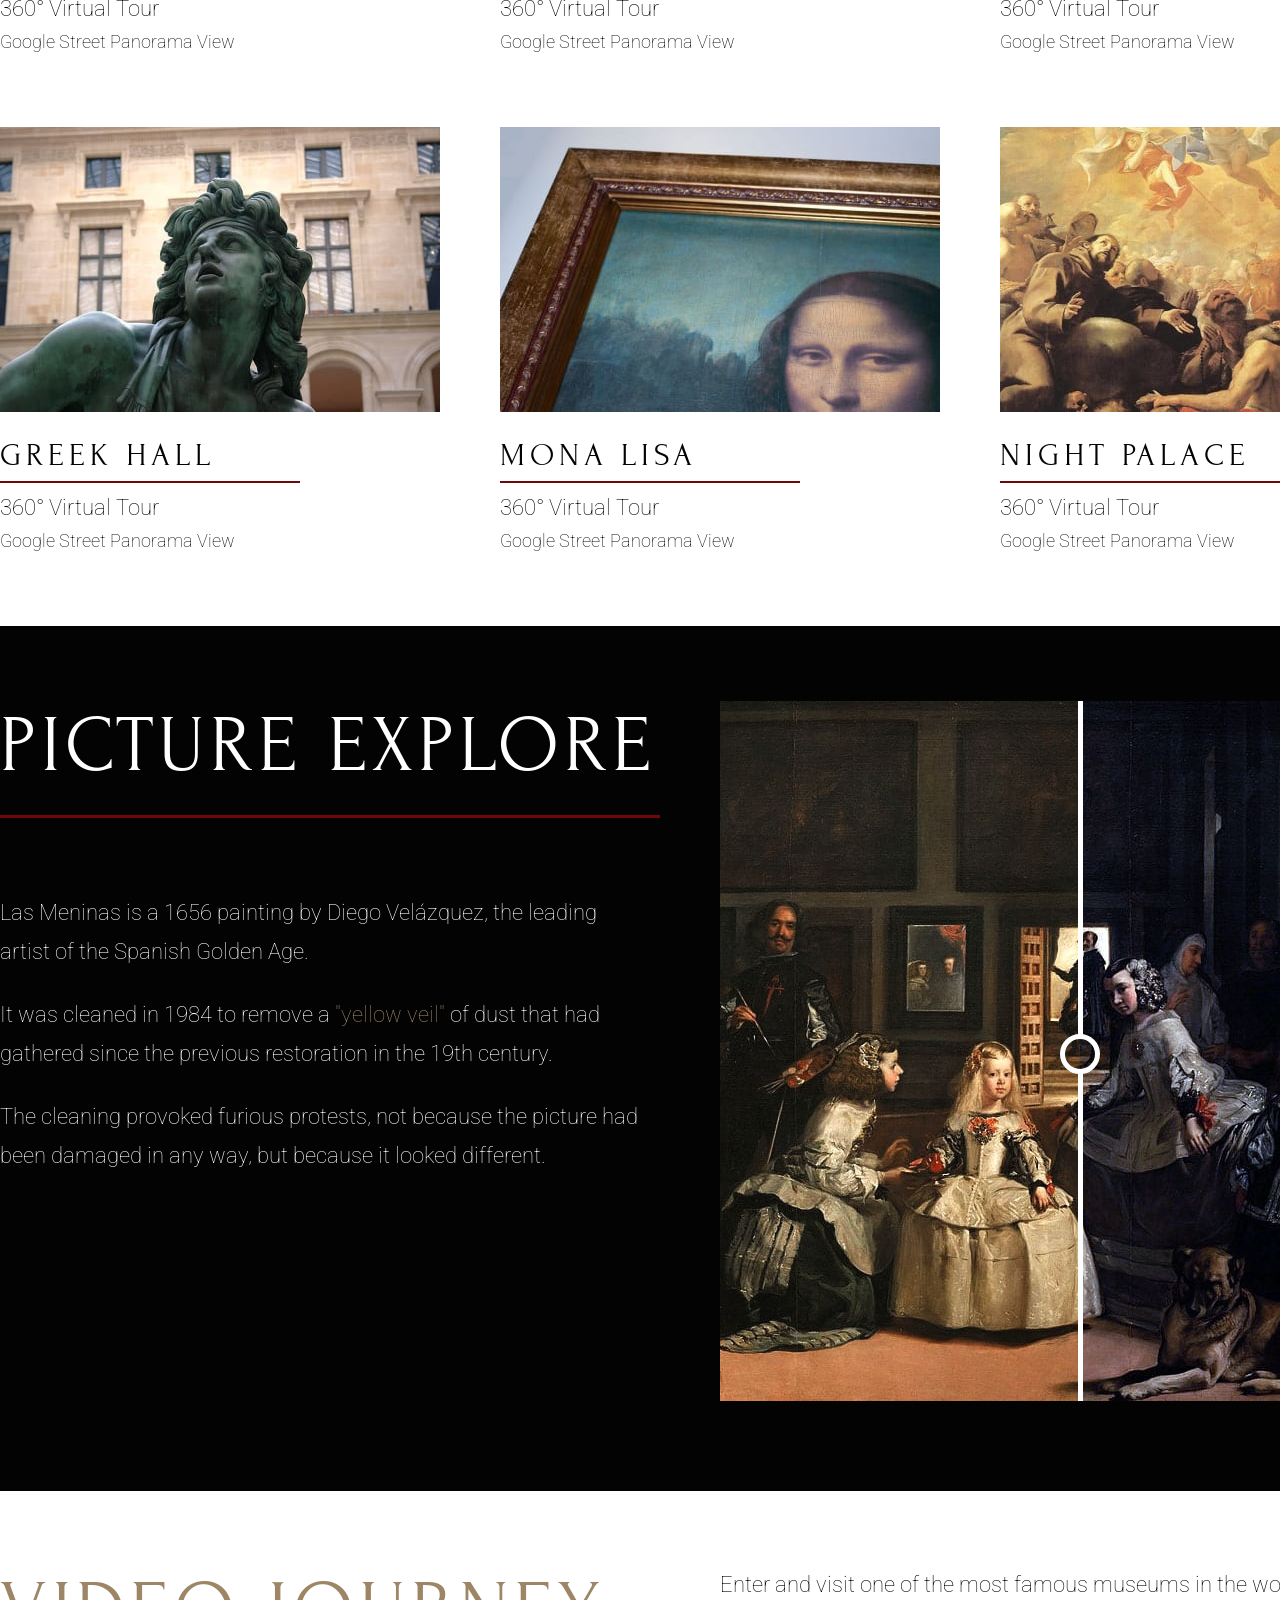
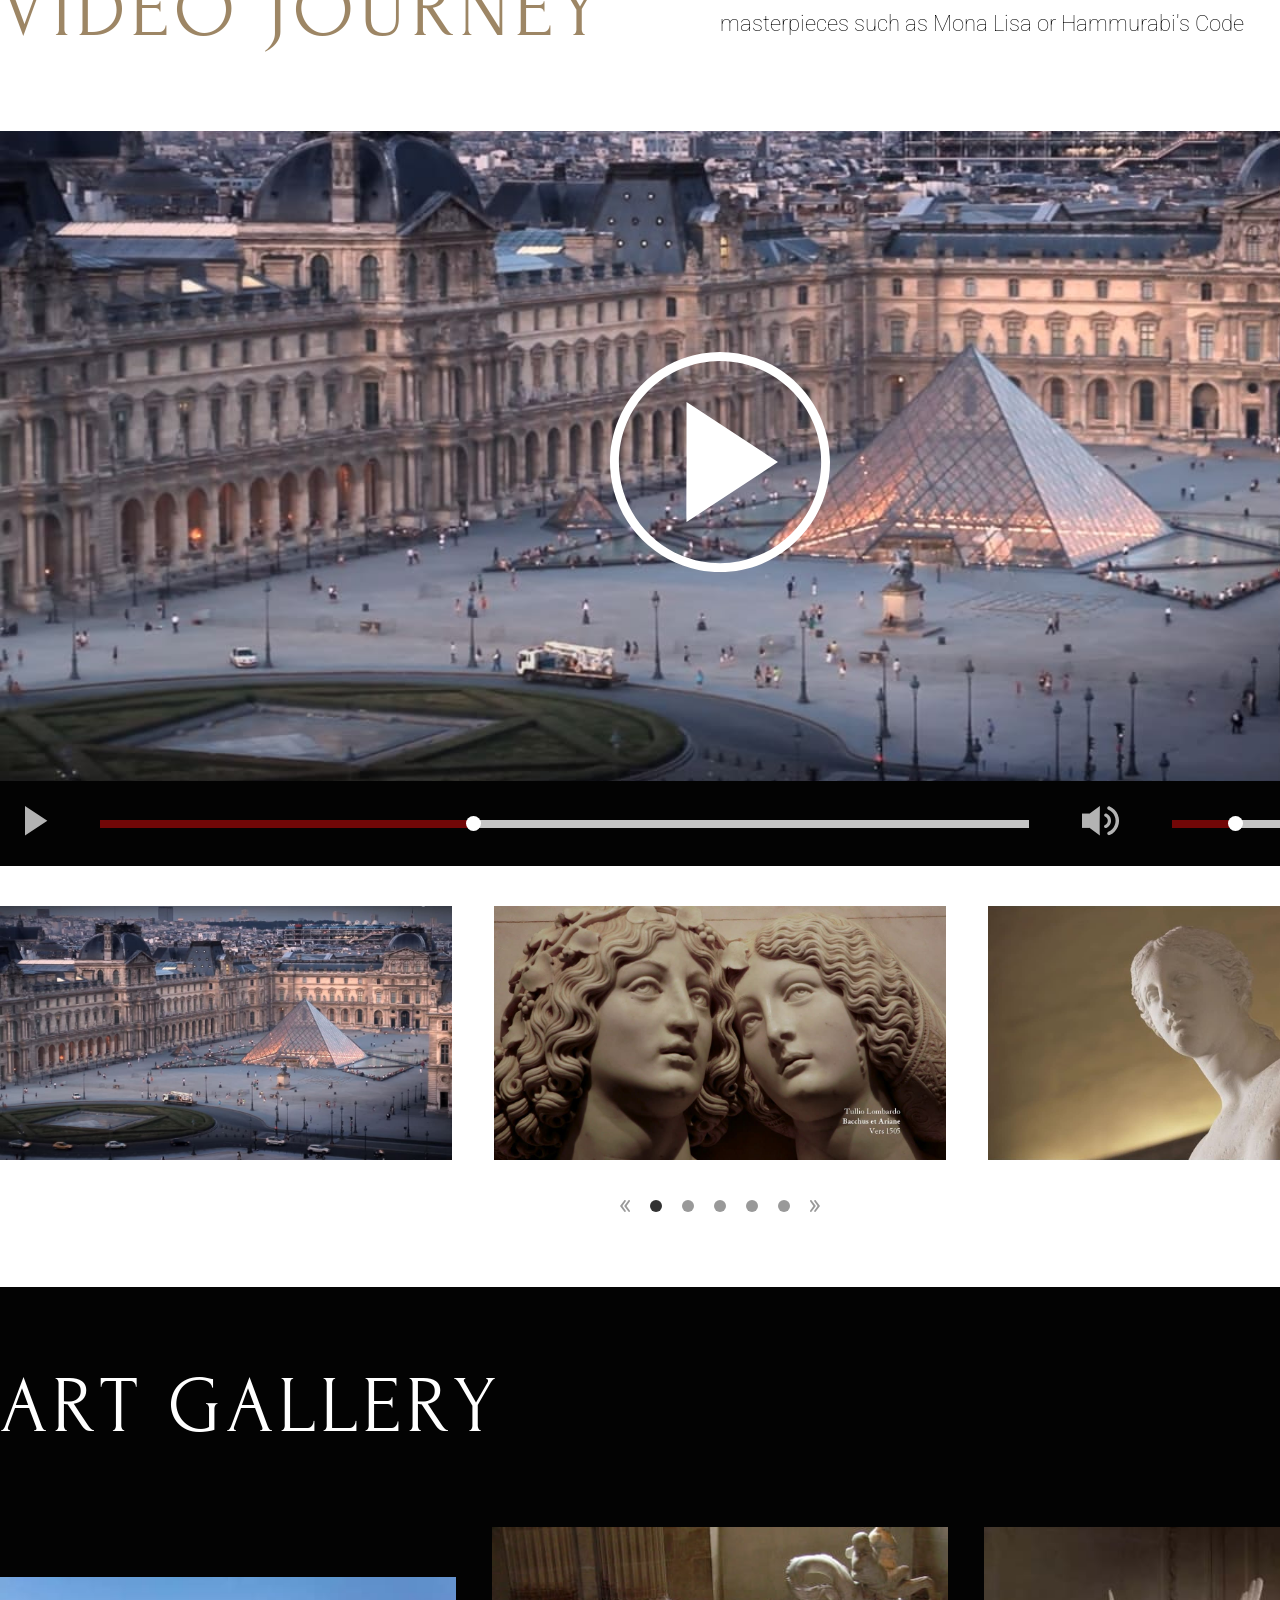
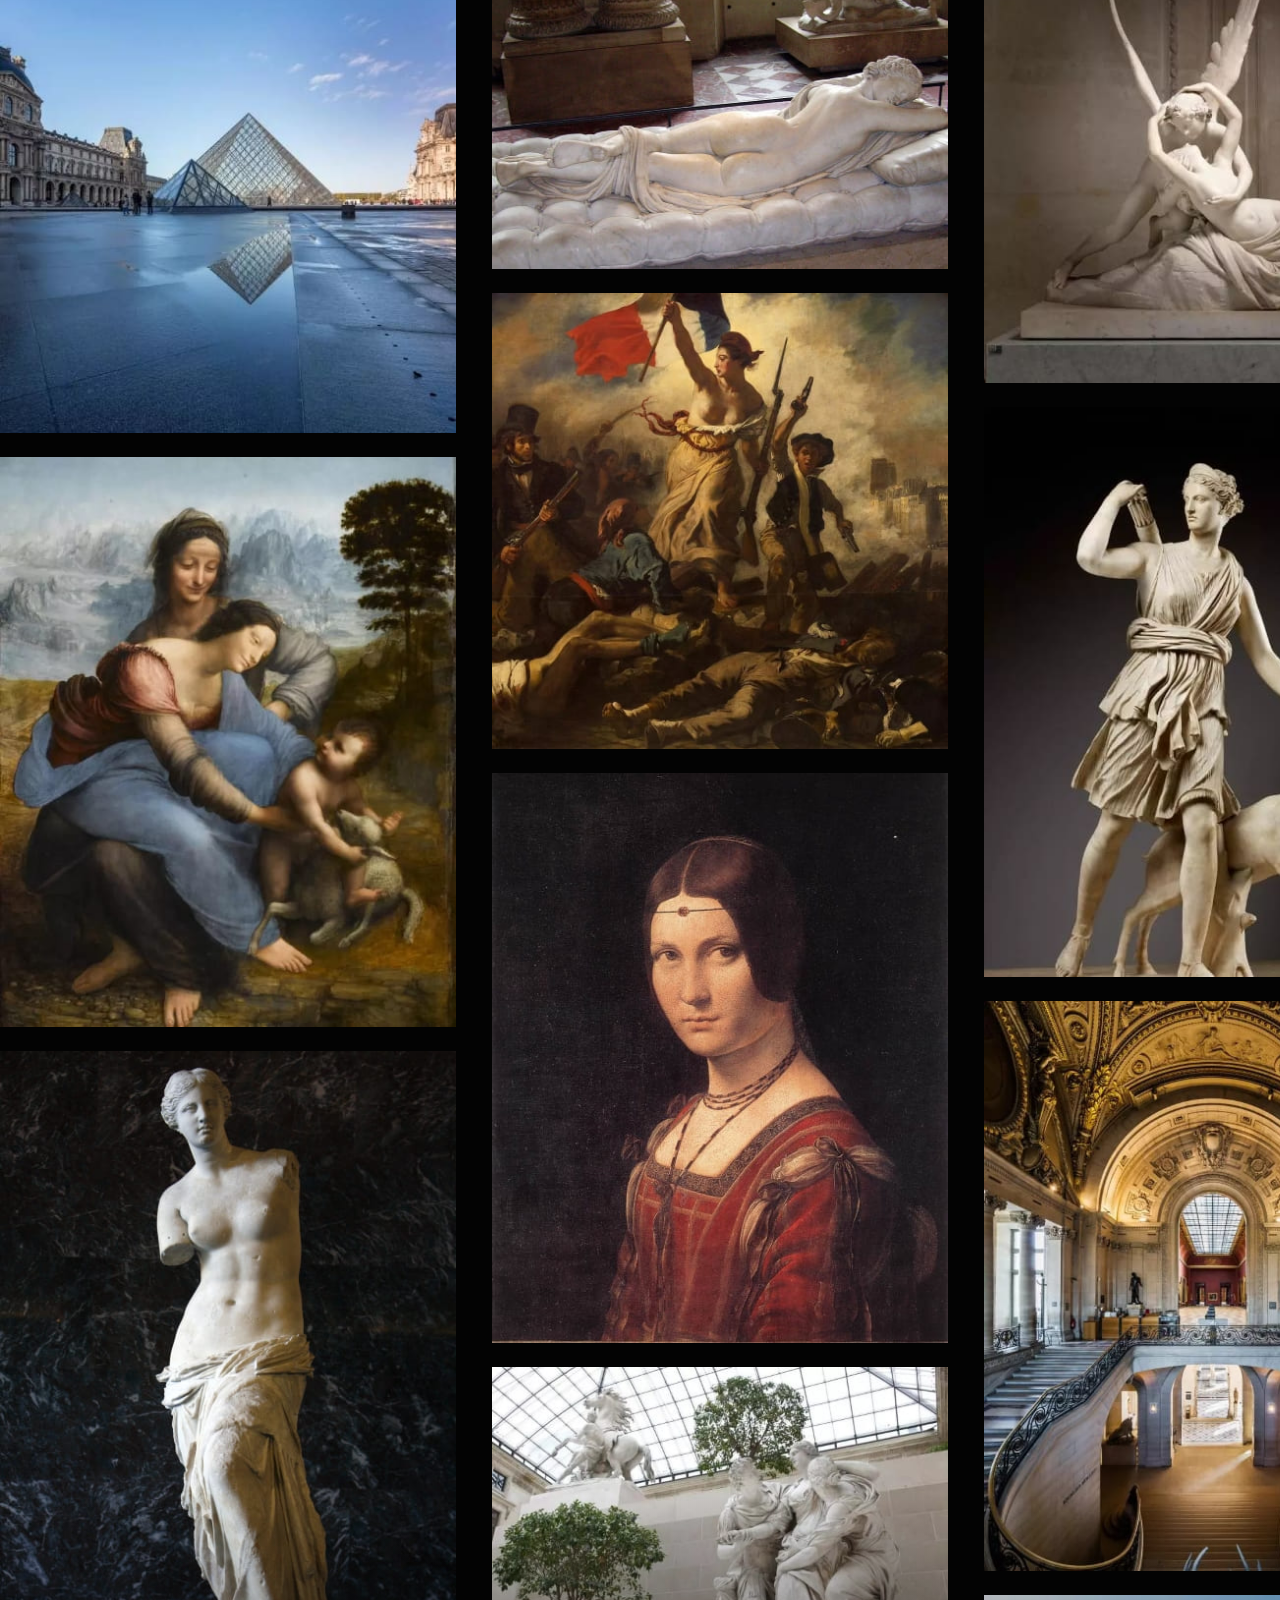
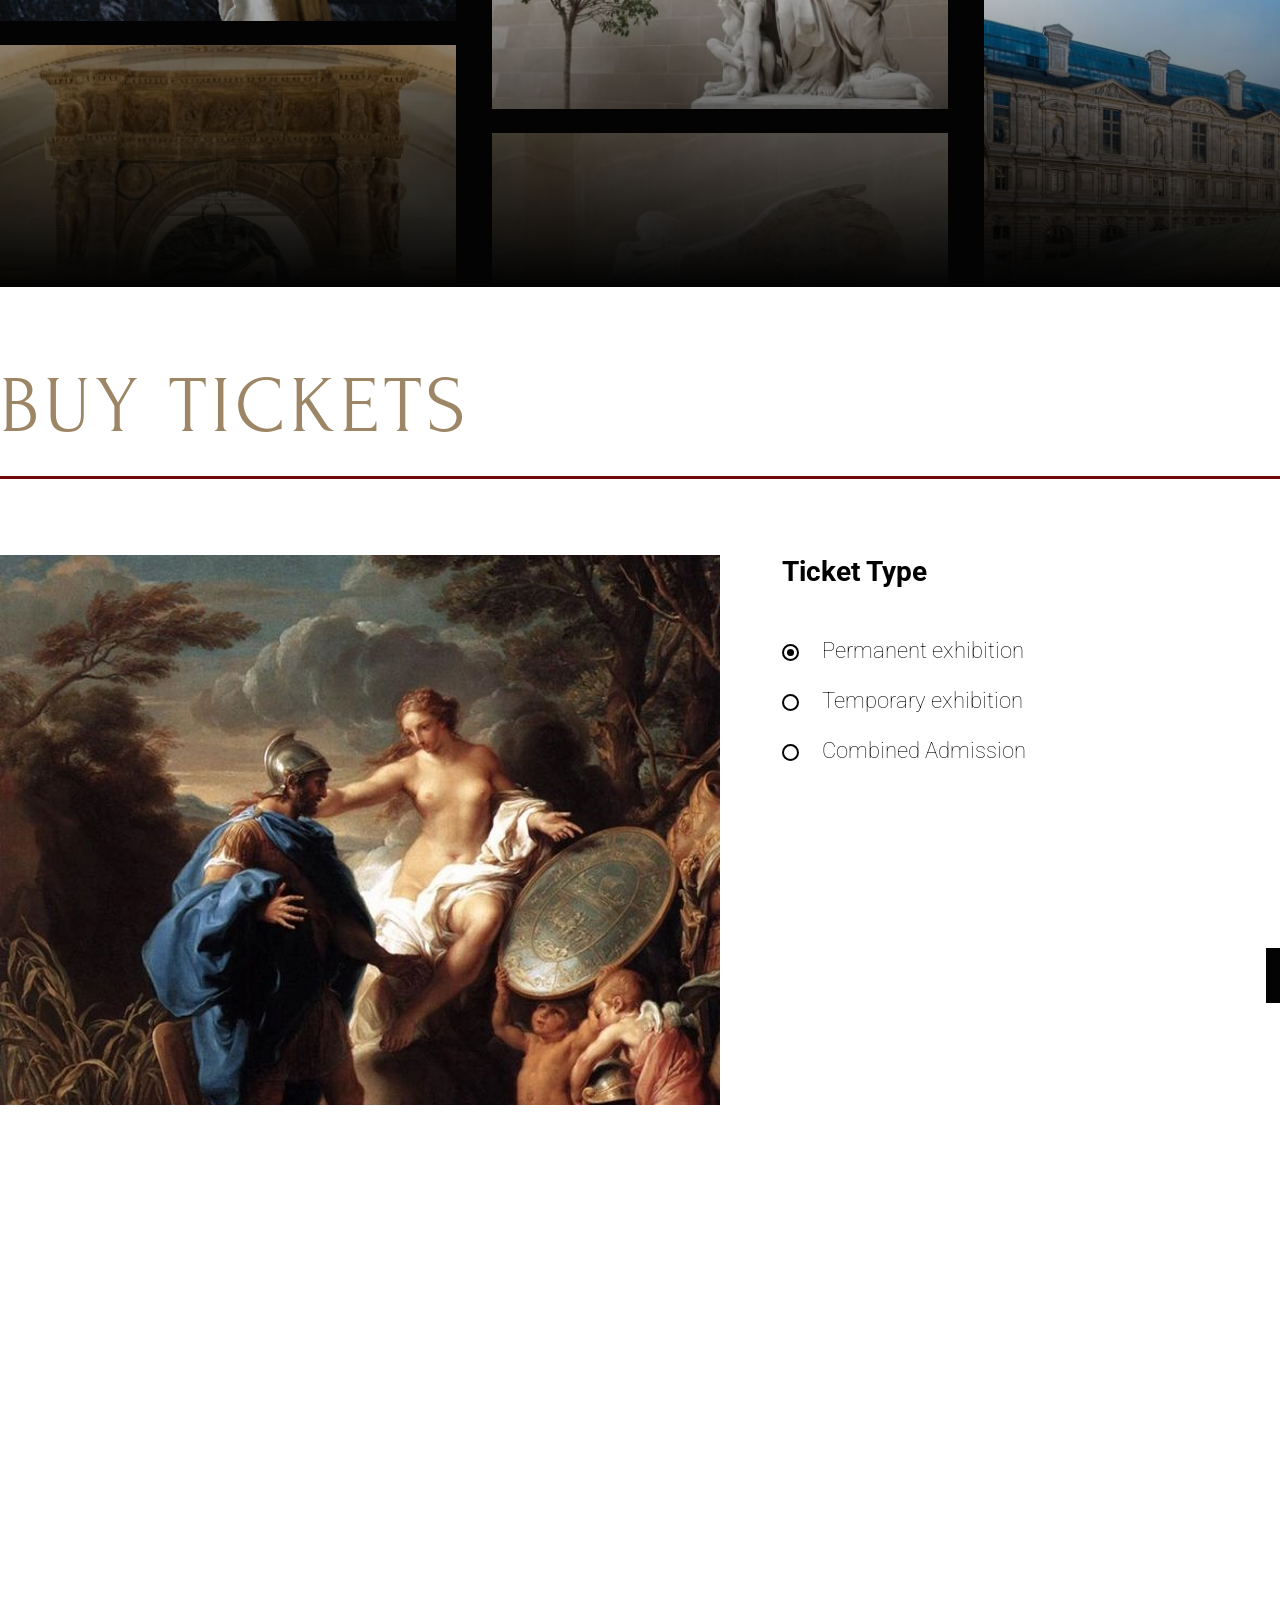
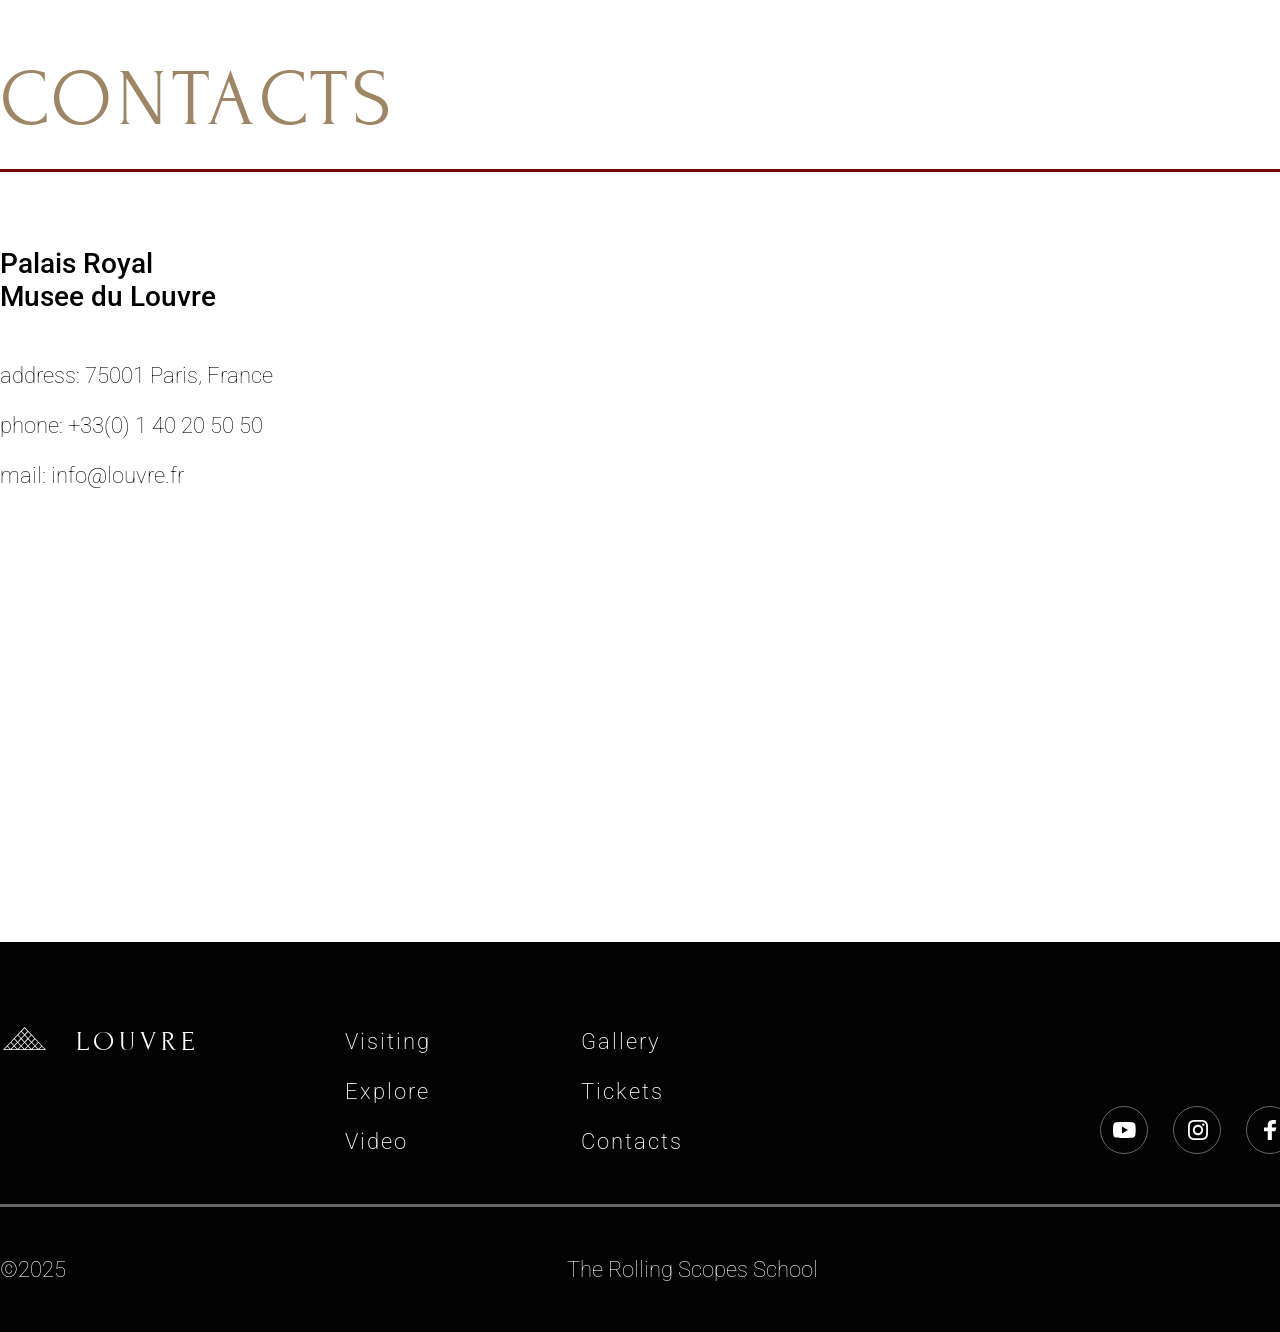
==== commit 9b206fb1: "feat: add validation for name, email, password" ====
--- a/index.html
+++ b/index.html
@@ -367,7 +367,7 @@
     </section>
 
     <div class="popup">
-      <form class="modal" action="#" method="post">
+      <form class="modal" id="modal" action="#" method="post" novalidate>
       <div class="modal-close">
         <svg xmlns="http://www.w3.org/2000/svg" width="27" height="27" viewBox="0 0 27 27" fill="none">
           <path d="M1 1L26 26" stroke="#030303" />
@@ -388,7 +388,7 @@
           <p class="booking-subtitle">Tour to Louvre</p>
           <div class="date-container">
             <div class="input-date">
-              <input tabindex="1" type="date" name="date" id="input-date" required>
+              <input tabindex="1" type="date" name="date" id="input-date">
               <div class="input-date-icon">
                 <svg xmlns="http://www.w3.org/2000/svg" width="15" height="15" viewBox="0 0 15 15" fill="none">
                   <path
@@ -409,7 +409,7 @@
               </div>
             </div>
             <div class="input-time">
-              <input tabindex="2" type="time" name="time" id="input-time" required>
+              <input tabindex="2" type="time" name="time" id="input-time">
               <div class="input-time-icon">
                 <svg xmlns="http://www.w3.org/2000/svg" width="15" height="15" viewBox="0 0 15 15" fill="none">
                   <path
@@ -428,7 +428,7 @@
             </div>
           </div>
           <div class="input-name">
-            <input tabindex="3" type="text" name="name" value="" id="input-name" placeholder="Name" required>
+            <input class="form-input _name _rec"  tabindex="3" type="text" value="" id="input-name" placeholder="Name" required>
             <div class="input-name-icon">
               <svg xmlns="http://www.w3.org/2000/svg" width="13" height="15" viewBox="0 0 13 15" fill="none">
                 <path
@@ -436,9 +436,10 @@
                   fill="#030303" />
               </svg>
             </div>
+            <p class="error-message-name">Enter the name in the format Xxxx</p>
           </div>
           <div class="input-email">
-            <input tabindex="4" type="email" name="email" id="input-email" placeholder="E-mail" required>
+            <input class="form-input _email _rec" tabindex="4" type="email" name="email" id="input-email" placeholder="E-mail" required>
             <div class="input-email-icon">
               <svg xmlns="http://www.w3.org/2000/svg" width="15" height="11" viewBox="0 0 15 11" fill="none">
                 <path
@@ -446,9 +447,10 @@
                   fill="#030303" />
               </svg>
             </div>
+            <p class="error-message-email">Enter the name in the format username@example.com</p>
           </div>
           <div class="input-phone">
-            <input tabindex="5" type="tel" name="phone" id="input-phone" placeholder="Phone" required>
+            <input class="form-input _phone _rec" tabindex="5" type="tel" name="phone" id="input-phone" placeholder="Phone" required>
             <div class="input-phone-icon">
               <svg xmlns="http://www.w3.org/2000/svg" width="14" height="23" viewBox="0 0 14 23" fill="none">
                 <path
@@ -456,6 +458,7 @@
                   fill="#030303" />
               </svg>
             </div>
+            <p class="error-message-phone">Enter the name in one of the formats: <br>xx-xx-xx-xx-xx<br>xx xx xx xx xx<br>xxx-xxx-xxx<br> xxx xxx xxx</p>
           </div>
           <div class="select-type">
             <div class="select-type-icon">
@@ -615,31 +618,29 @@
                 </svg>
               </div>
               <label class="label-cart-number" for="input-cart-number">Card number</label>
-              <input class="cart-number" tabindex="11" type="password" name="cart-number" id="input-cart-number" value
-                required>
+              <input class="cart-number" tabindex="11" type="password" name="cart-number" id="input-cart-number">
   
               <label for="input-expiration-month">Expiration date</label>
               <div class="expiration-date-wrapper">
                 <input class="input-month" tabindex="12" type="number" min="1" max="12" name="input-month"
-                  id="input-expiration-month" placeholder="1" required>
+                  id="input-expiration-month" placeholder="1">
                 <input class="input-year" tabindex="13" type="number" min="2025" max="2050" name="input-year"
-                  id="input-expiration-year" placeholder="2025" required>
+                  id="input-expiration-year" placeholder="2025">
               </div>
   
               <label for="input-cardholder-name">Cardholder name</label>
-              <input class="cardholder-name" tabindex="14" type="text" name="cardholder" id="input-cardholder-name"
-                required>
+              <input class="cardholder-name" tabindex="14" type="text" name="cardholder" id="input-cardholder-name">
             </div>
   
             <div class="card-back">
               <div class="tape"></div>
               <div class="cvc-container">
                 <p class="cvc-title">CVC/CVV</p>
-                <input class="input-cvc" tabindex="15" type="password" value="" name="cvc" id="input-cvc" required>
+                <input class="input-cvc" tabindex="15" type="password" value="" name="cvc" id="input-cvc">
                 <p class="cvc-info">The last <br> 3 or 4 digits <br> on back <br> of the card</p>
               </div>
             </div>
-            <button class="button-submit" tabindex="16" type="submit">Book</button>
+            <button class="button-submit" tabindex="16">Book</button>
           </div>
   
         </div>
--- a/styles.css
+++ b/styles.css
@@ -890,6 +890,36 @@
   opacity: 1;
   pointer-events: all;
 }
+
+/* error */
+
+.form-input._error {
+  border: 1px solid red;
+}
+.error-message-name, .error-message-email, .error-message-phone {
+  position: absolute;
+  width: 400px;
+  min-height: 45px;
+  top: 70%;
+  left: 10%;
+  z-index: 200;
+  padding: 5px 10px;
+  font-weight: 100;
+  font-size: 18px;
+  border-radius: 10px;
+  color: var(--red);
+  border: 1px solid var(--red);
+  background-color: var(--light);
+  opacity: 0;
+
+  transition: opacity .2 linear;
+}
+.input-name._active .error-message-name,
+.input-email._active .error-message-email,
+.input-phone._active .error-message-phone {
+  opacity: 1;
+}
+
 .modal {
   position: relative;
   padding: 91px 235px;
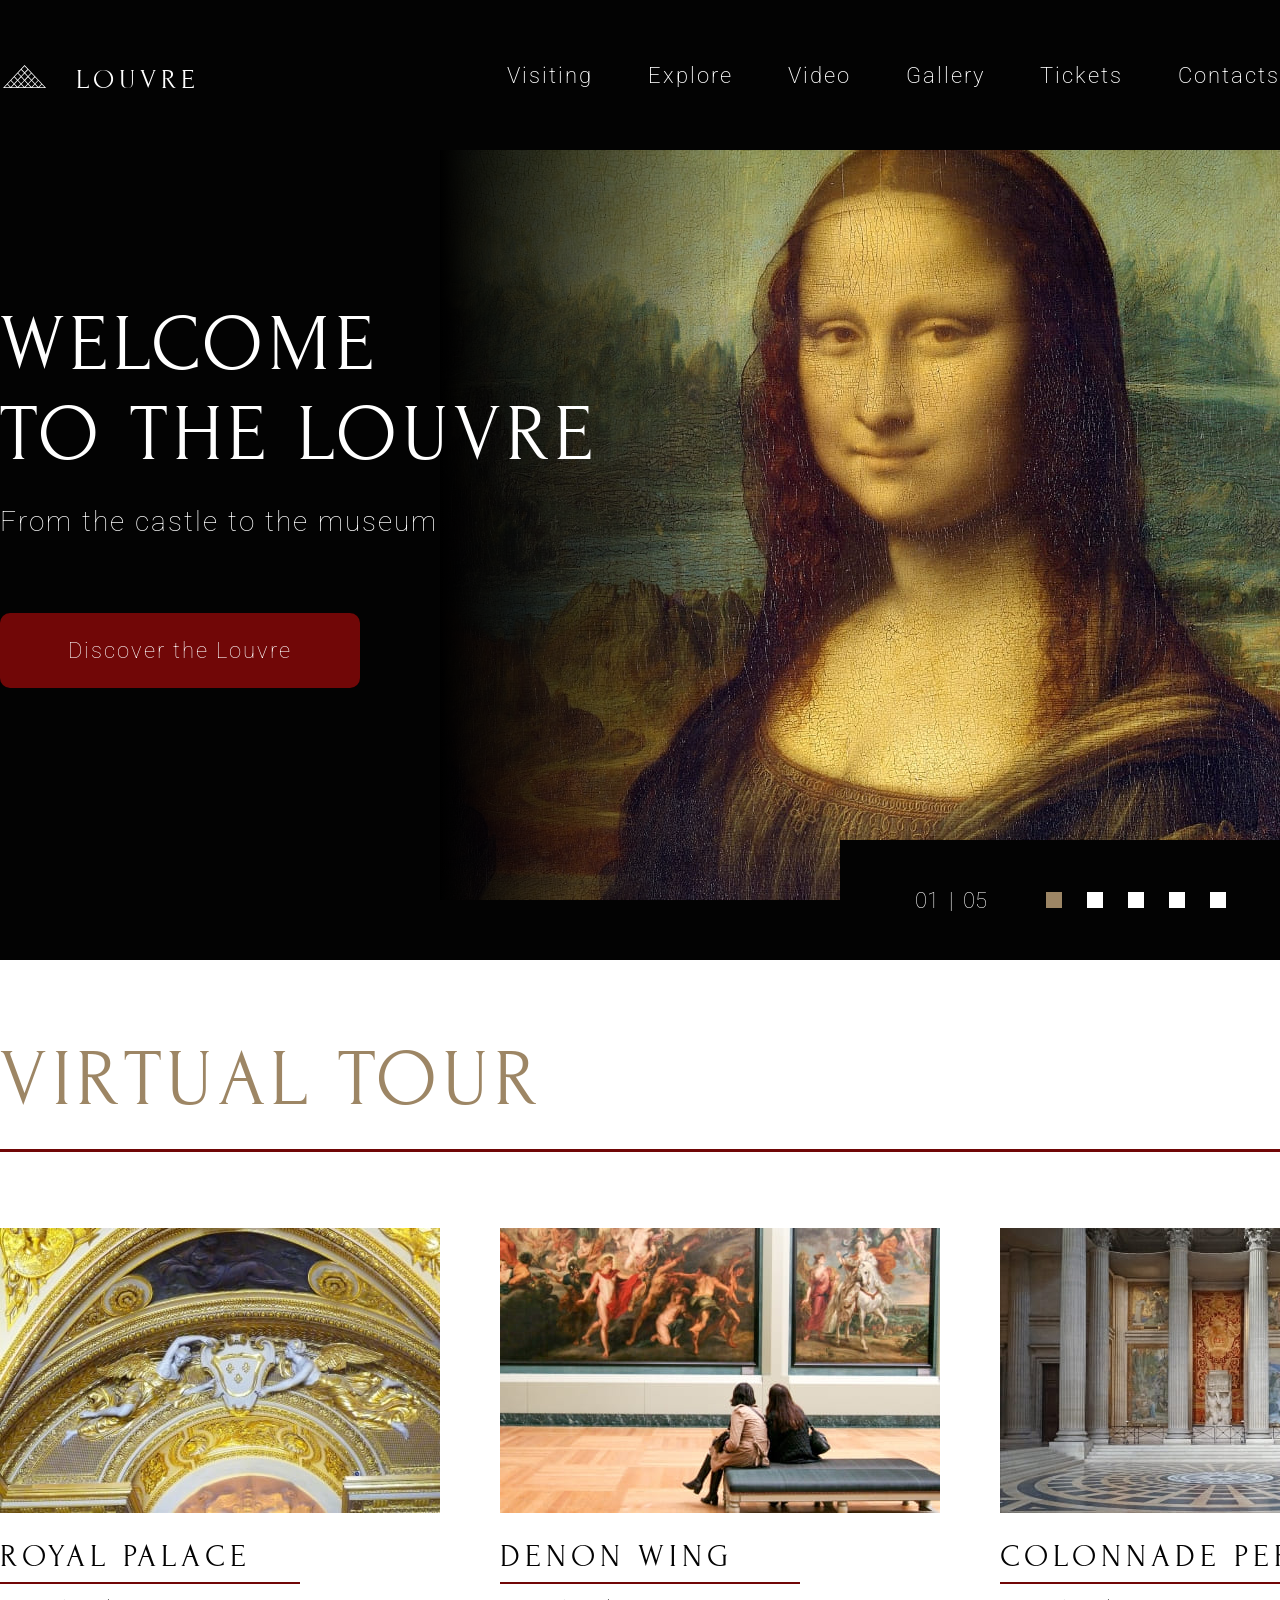
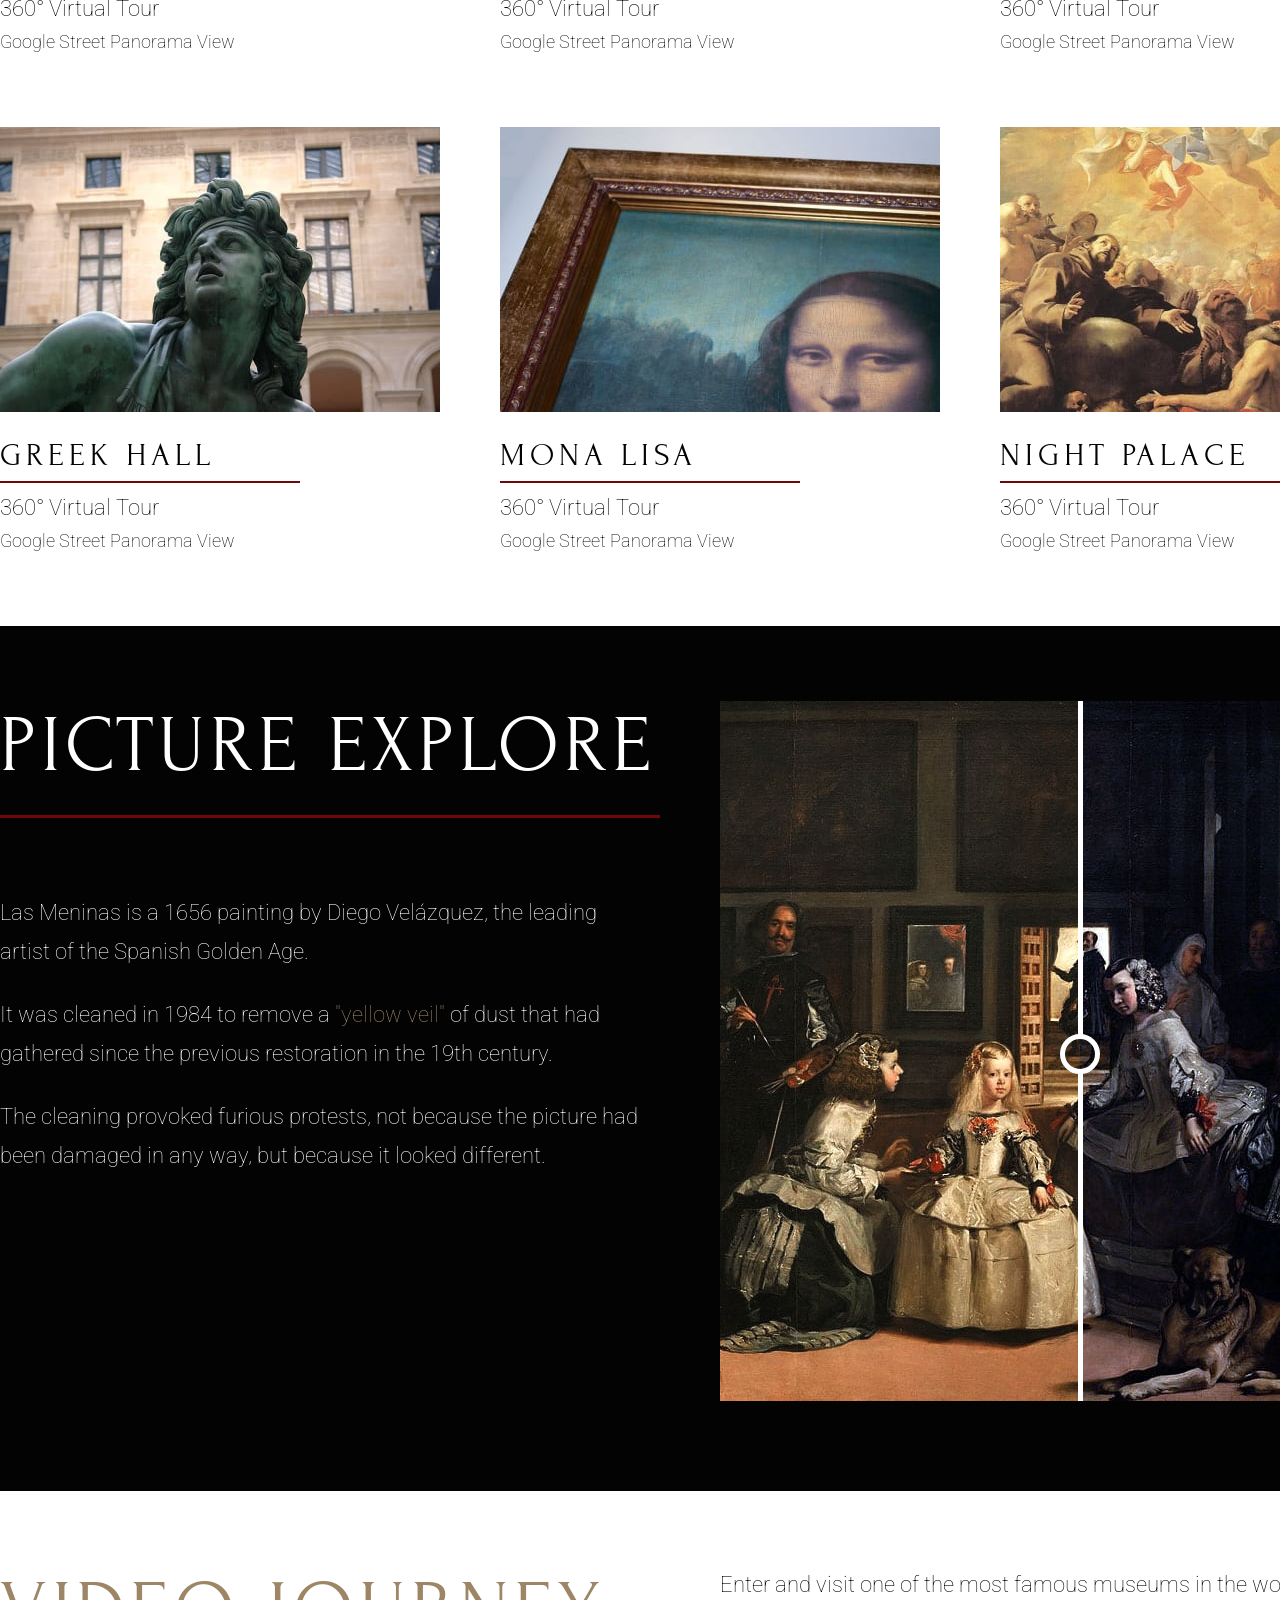
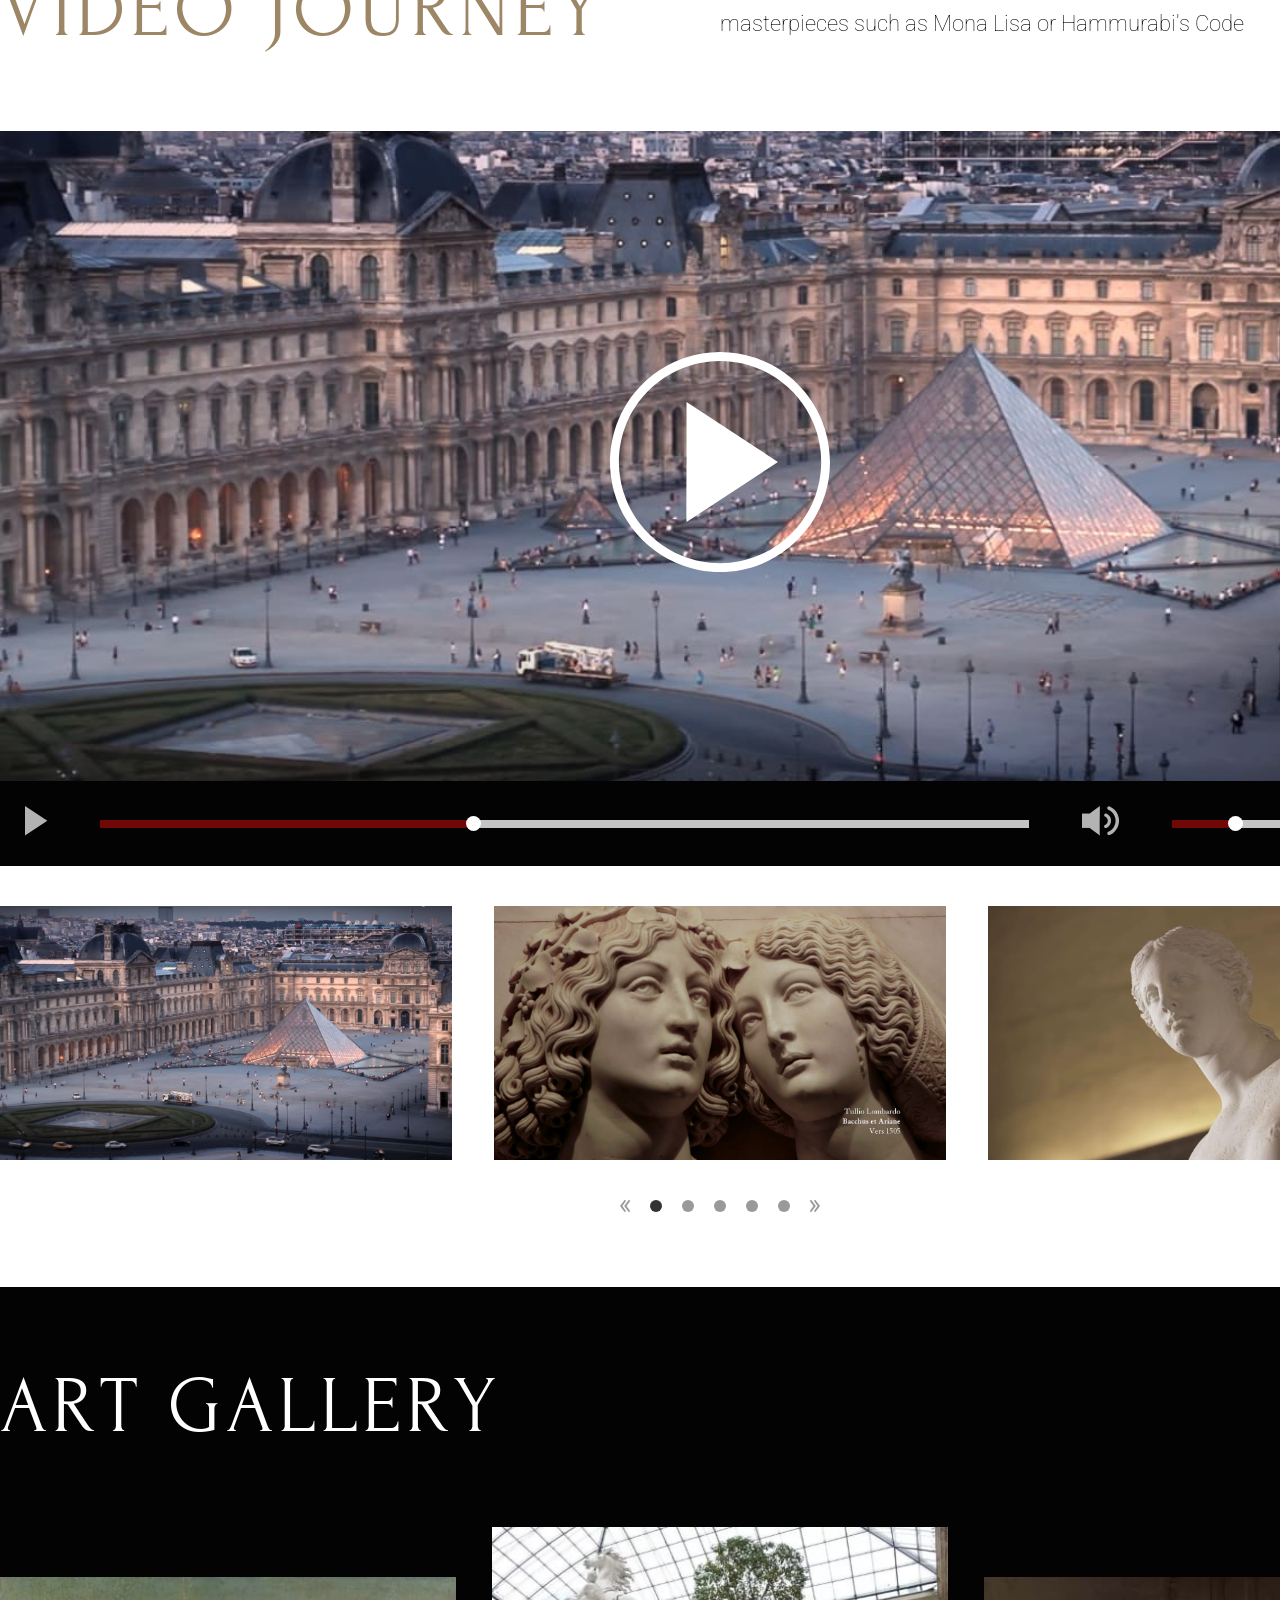
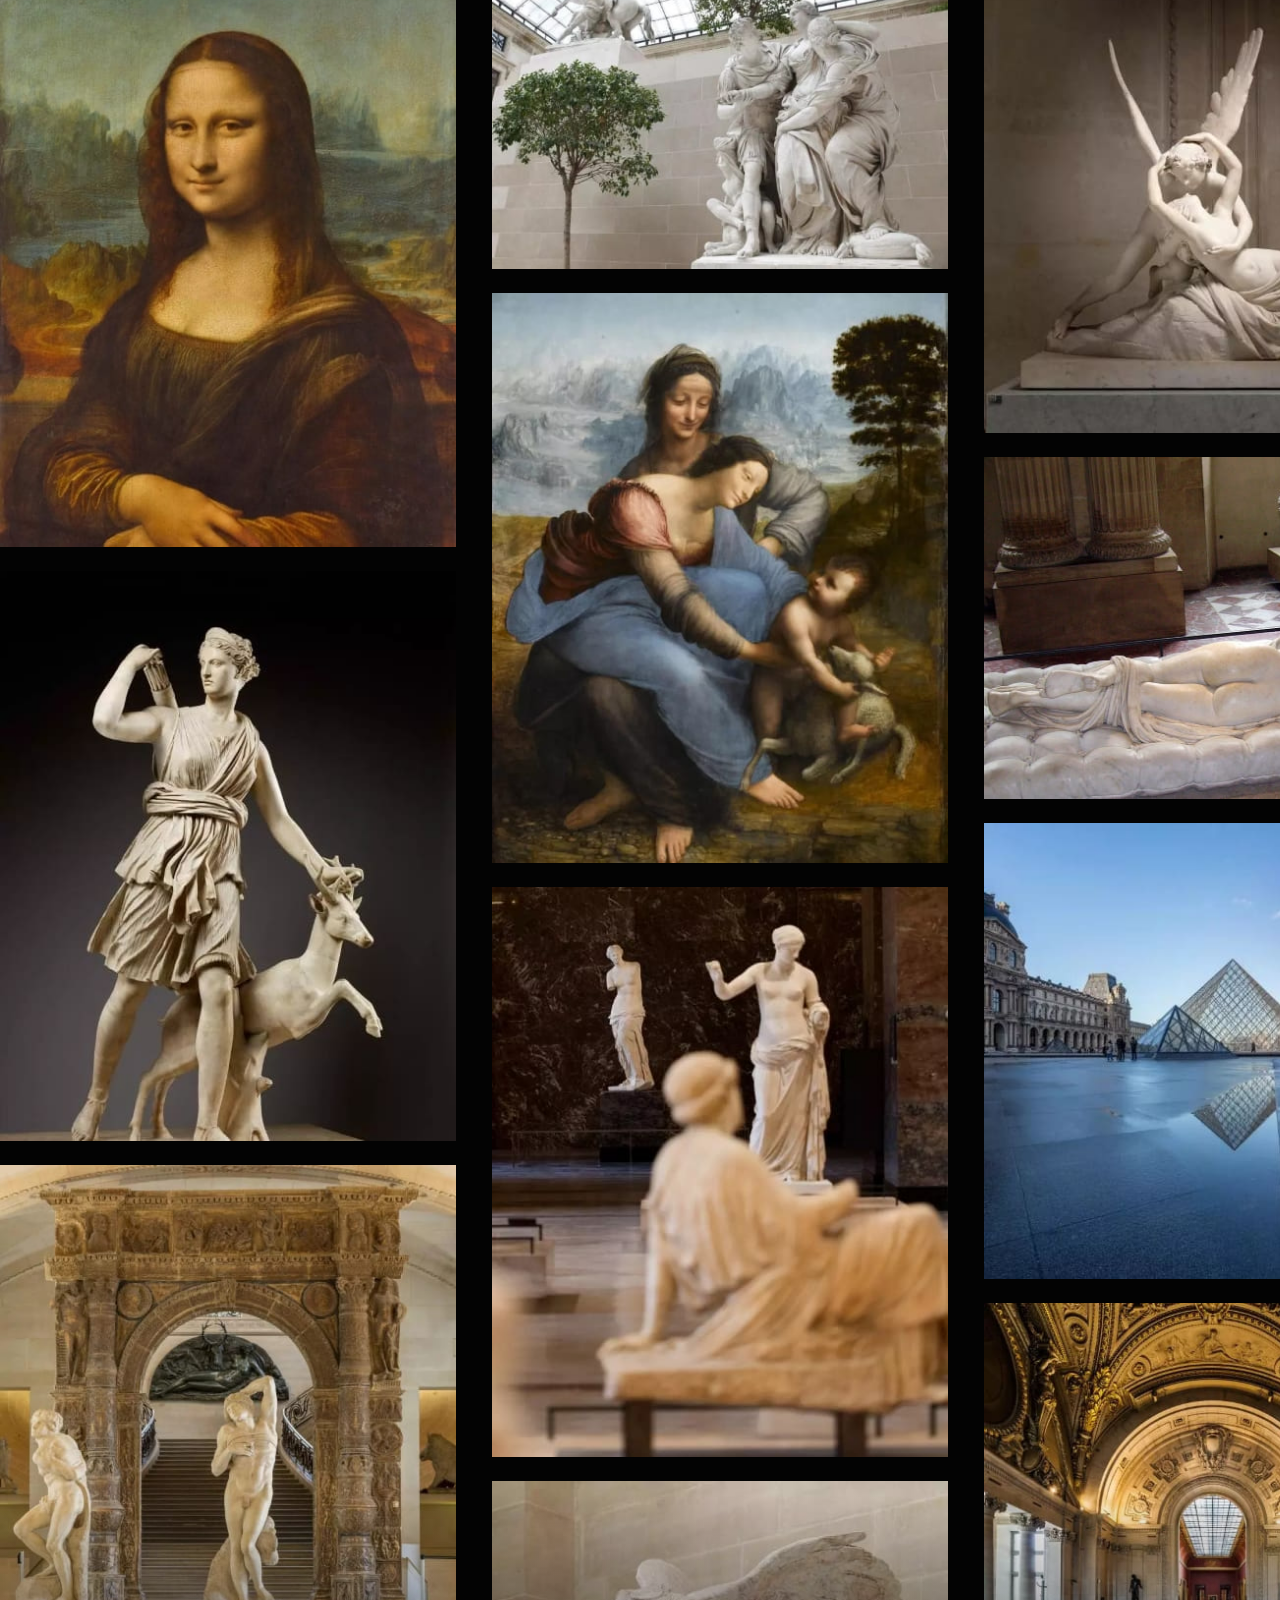
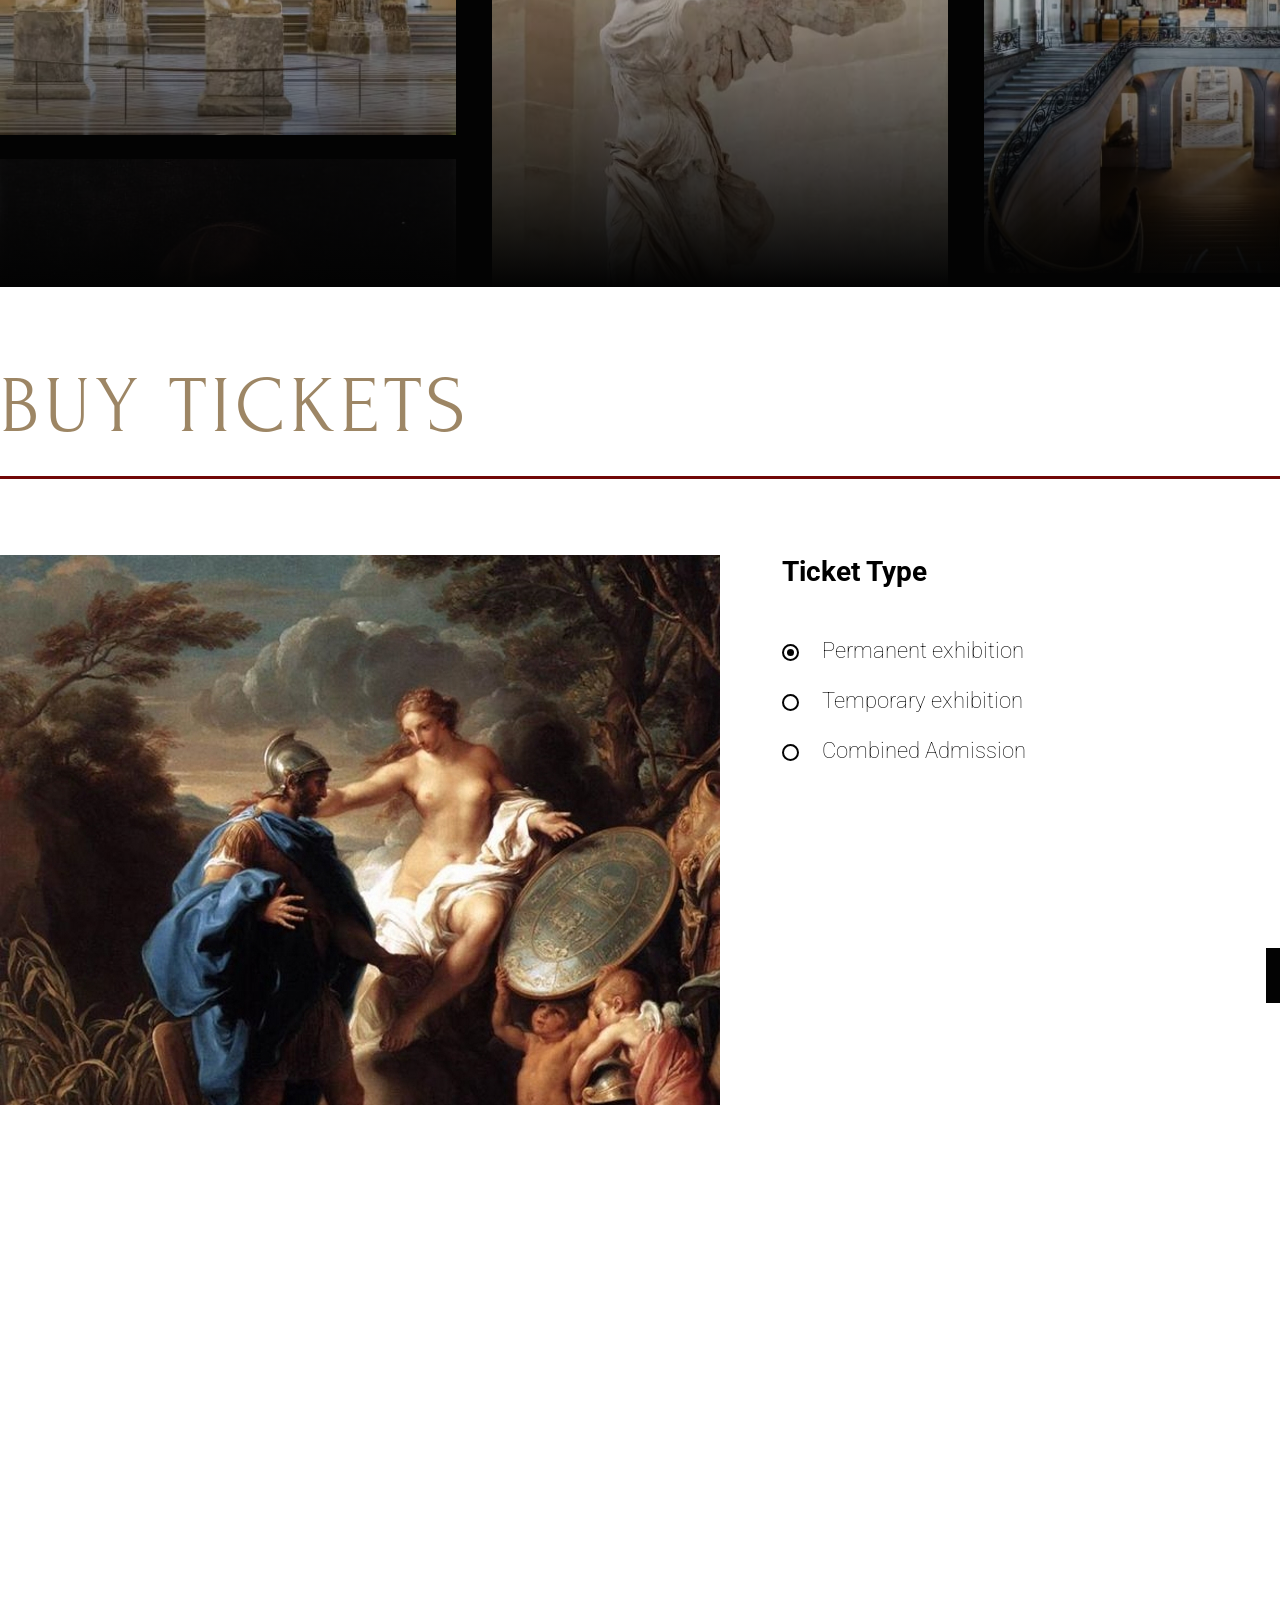
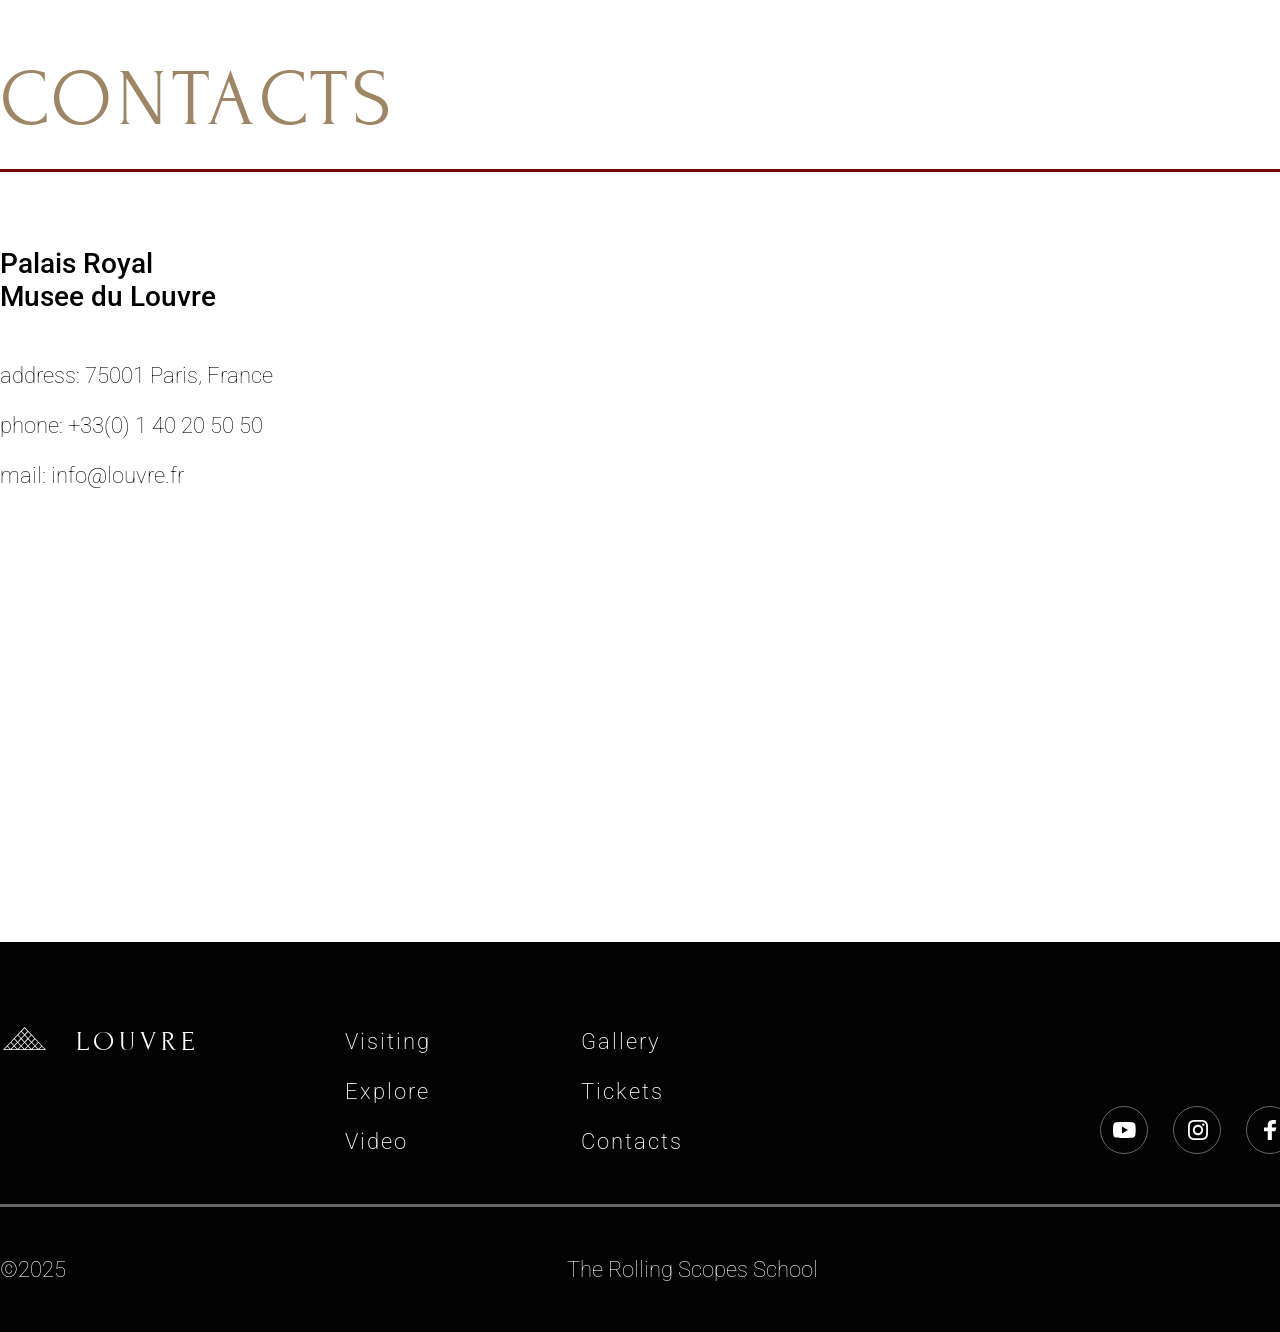
==== commit 5639a5f2: "feat: add validation for date and time" ====
--- a/index.html
+++ b/index.html
@@ -388,7 +388,7 @@
           <p class="booking-subtitle">Tour to Louvre</p>
           <div class="date-container">
             <div class="input-date">
-              <input tabindex="1" type="date" name="date" id="input-date">
+              <input tabindex="1" type="date" value="" name="date" id="input-date">
               <div class="input-date-icon">
                 <svg xmlns="http://www.w3.org/2000/svg" width="15" height="15" viewBox="0 0 15 15" fill="none">
                   <path
@@ -409,7 +409,7 @@
               </div>
             </div>
             <div class="input-time">
-              <input tabindex="2" type="time" name="time" id="input-time">
+              <input class="_time _rec" tabindex="2" type="time" name="time" id="input-time" required>
               <div class="input-time-icon">
                 <svg xmlns="http://www.w3.org/2000/svg" width="15" height="15" viewBox="0 0 15 15" fill="none">
                   <path
@@ -425,10 +425,11 @@
                     fill="#030303" />
                 </svg>
               </div>
+              <p class="error-message-time">The time can be selected from 9:00 to 18:00</p>
             </div>
           </div>
           <div class="input-name">
-            <input class="form-input _name _rec"  tabindex="3" type="text" value="" id="input-name" placeholder="Name" required>
+            <input class="form-input _name _rec" tabindex="3" type="text" value="" id="input-name" placeholder="Name" required>
             <div class="input-name-icon">
               <svg xmlns="http://www.w3.org/2000/svg" width="13" height="15" viewBox="0 0 13 15" fill="none">
                 <path
@@ -528,7 +529,7 @@
                   fill="#030303" />
               </svg>
             </div>
-            <p class="overview-date-title">Friday, August 19</p>
+            <p class="overview-date-title"></p>
           </div>
           <div class="overview-time">
             <div class="overview-time-icon">
@@ -538,7 +539,7 @@
                   fill="#030303" />
               </svg>
             </div>
-            <p class="overview-time-title">16 : 30</p>
+            <p class="overview-time-title"></p>
           </div>
           <div class="overview-type">
             <div class="overview-type-icon">
--- a/styles.css
+++ b/styles.css
@@ -891,11 +891,8 @@
   pointer-events: all;
 }
 
-/* error */
-
-.form-input._error {
-  border: 1px solid red;
-}
+/* error name, email, phone */
+
 .error-message-name, .error-message-email, .error-message-phone {
   position: absolute;
   width: 400px;
@@ -919,6 +916,11 @@
 .input-phone._active .error-message-phone {
   opacity: 1;
 }
+.input-name._active,
+.input-email._active,
+.input-phone._active {
+  box-shadow: 0 0 15px red;
+}
 
 .modal {
   position: relative;
@@ -974,7 +976,36 @@
   width: 190px;
   height: 45px;
   border: 1px solid var(--dark);
-}
+
+  transition: all .1s linear;
+}
+/* error time */
+.error-message-time {
+  position: absolute;
+  width: 190px;
+  min-height: 45px;
+  top: 70%;
+  left: 10%;
+  z-index: 200;
+  padding: 5px 10px;
+  font-weight: 100;
+  font-size: 18px;
+  border-radius: 10px;
+  color: var(--red);
+  border: 1px solid var(--red);
+  background-color: var(--light);
+  opacity: 0;
+
+  transition: opacity .2 linear;
+}
+.input-time._active {
+  box-shadow: 0 0 15px red;
+}
+.input-time._active .error-message-time {
+  opacity: 1;
+}
+
+
 .input-date input, .input-time input {
   position: absolute;
   width: 100%;
@@ -1009,6 +1040,8 @@
   height: 45px;
   border: 1px solid var(--dark);
   margin-top: 20px;
+
+  transition: all .1s linear;
 }
 .input-name input, .input-email input, .input-phone input {
   position: absolute;
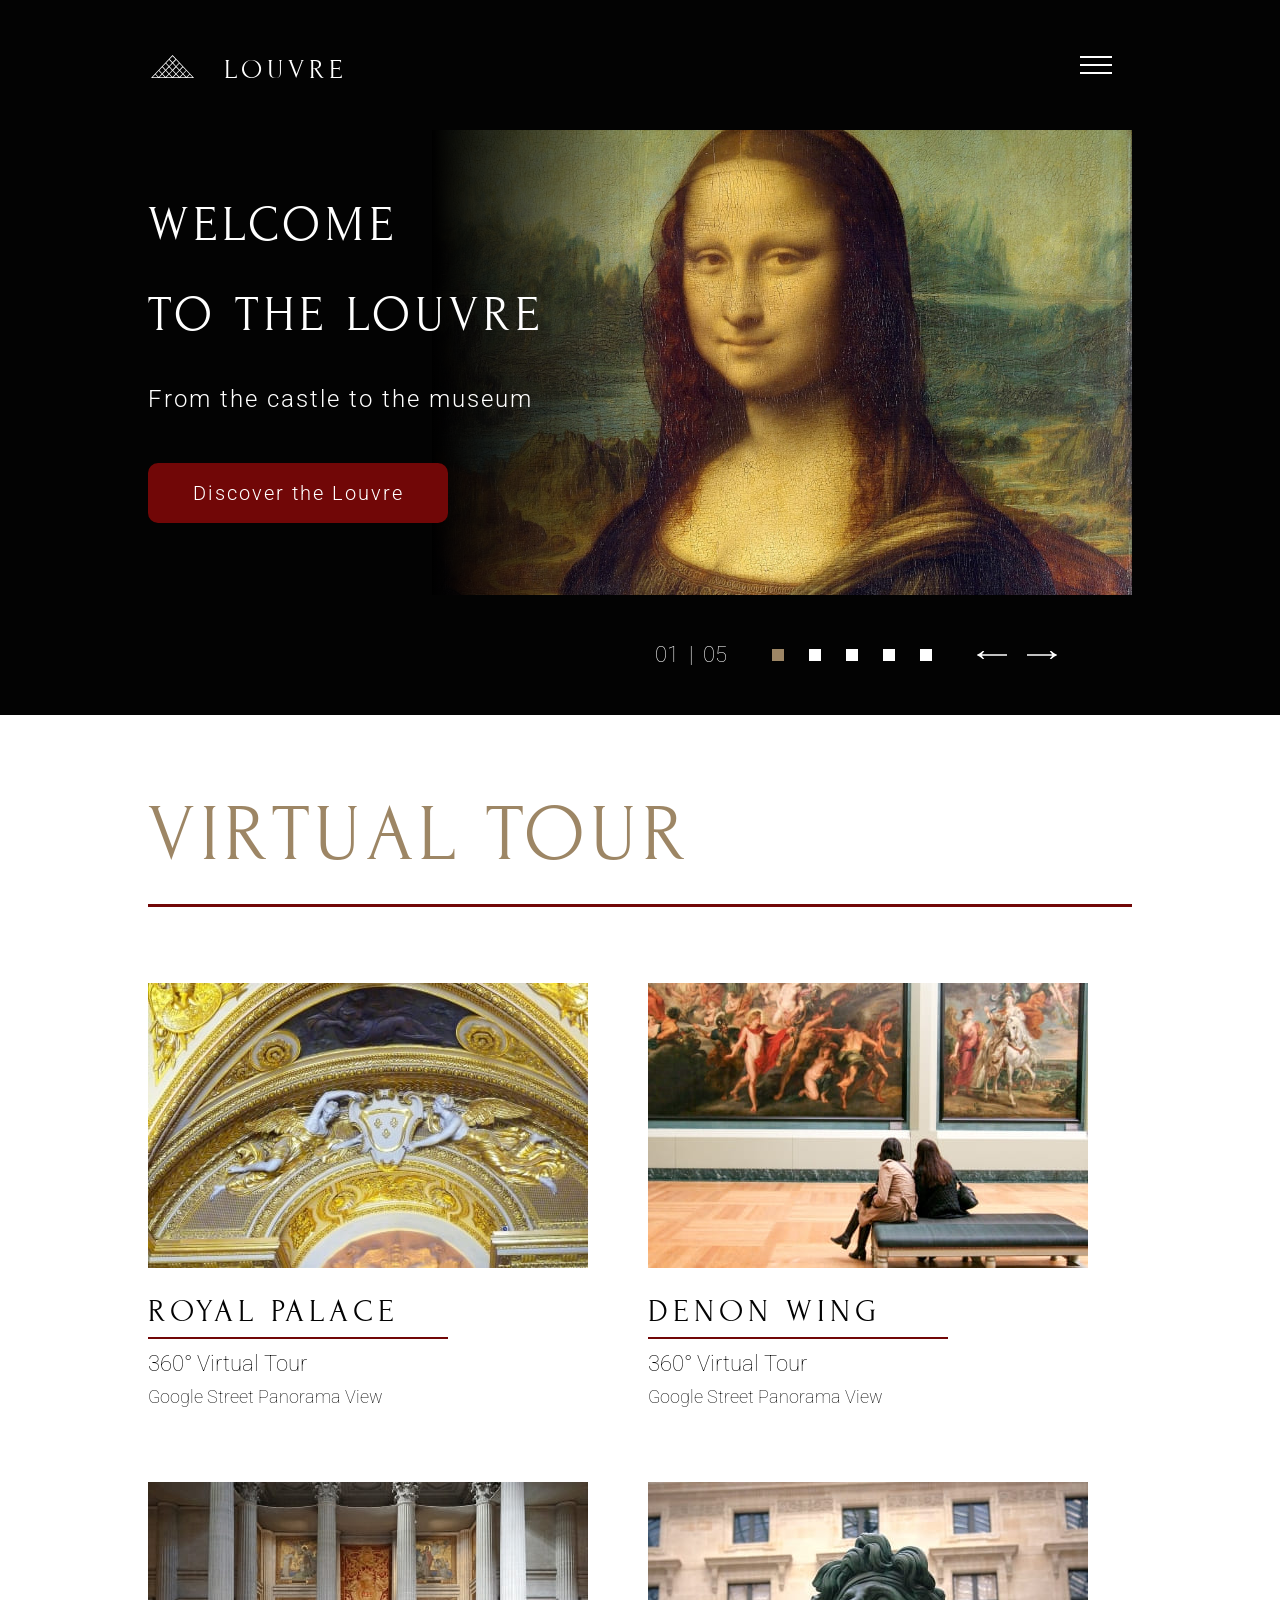
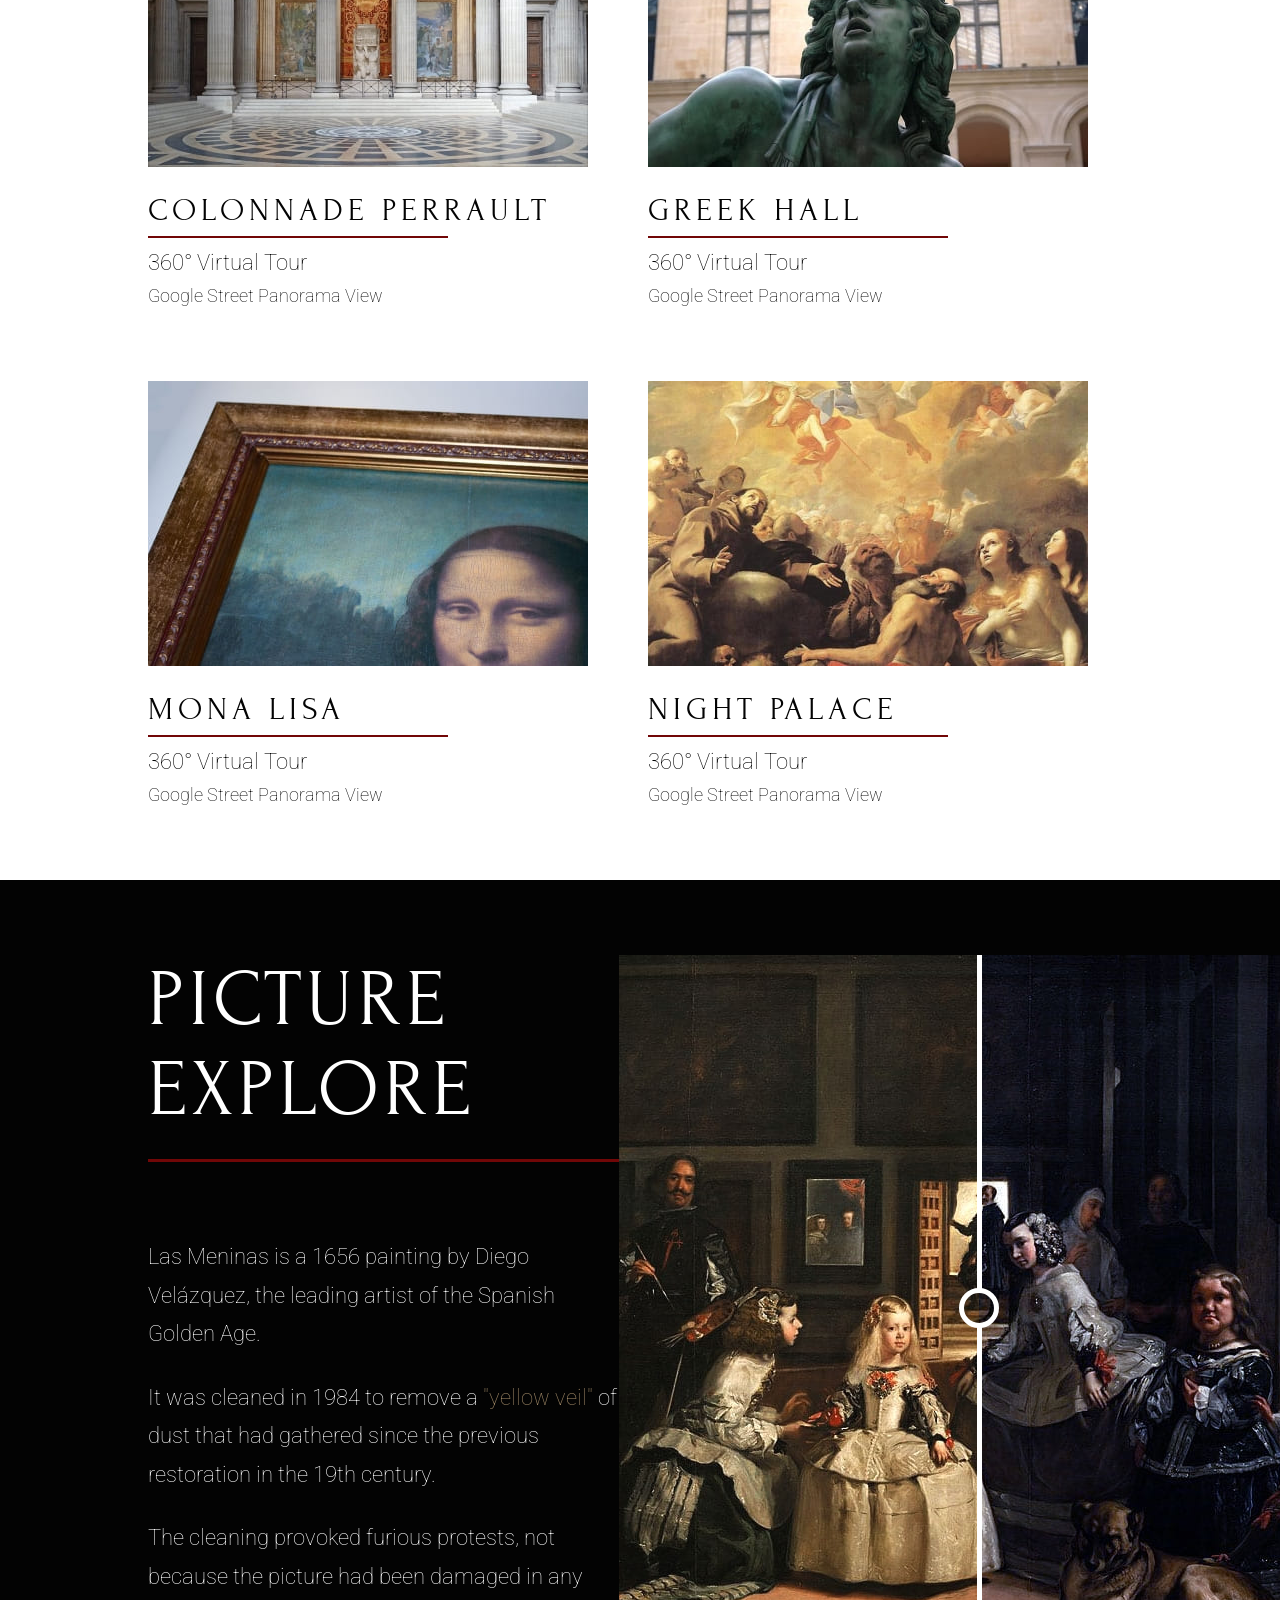
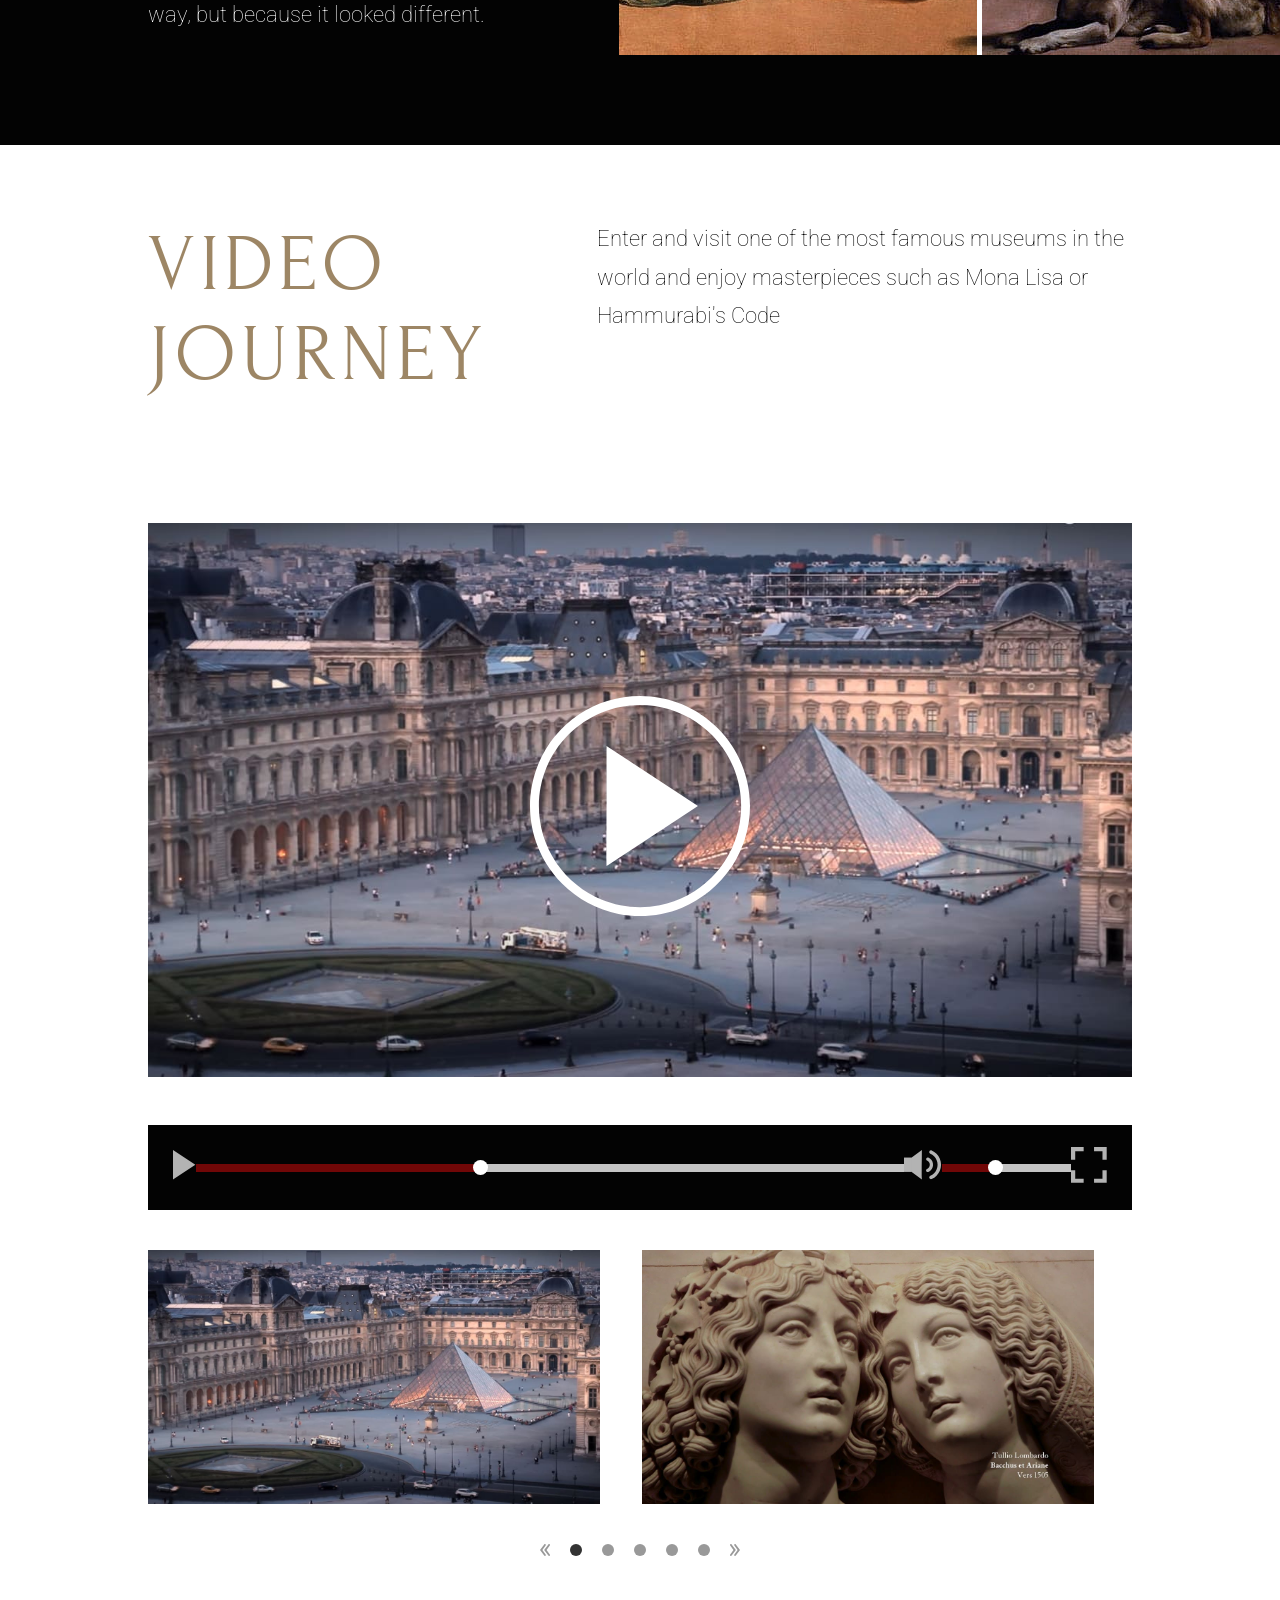
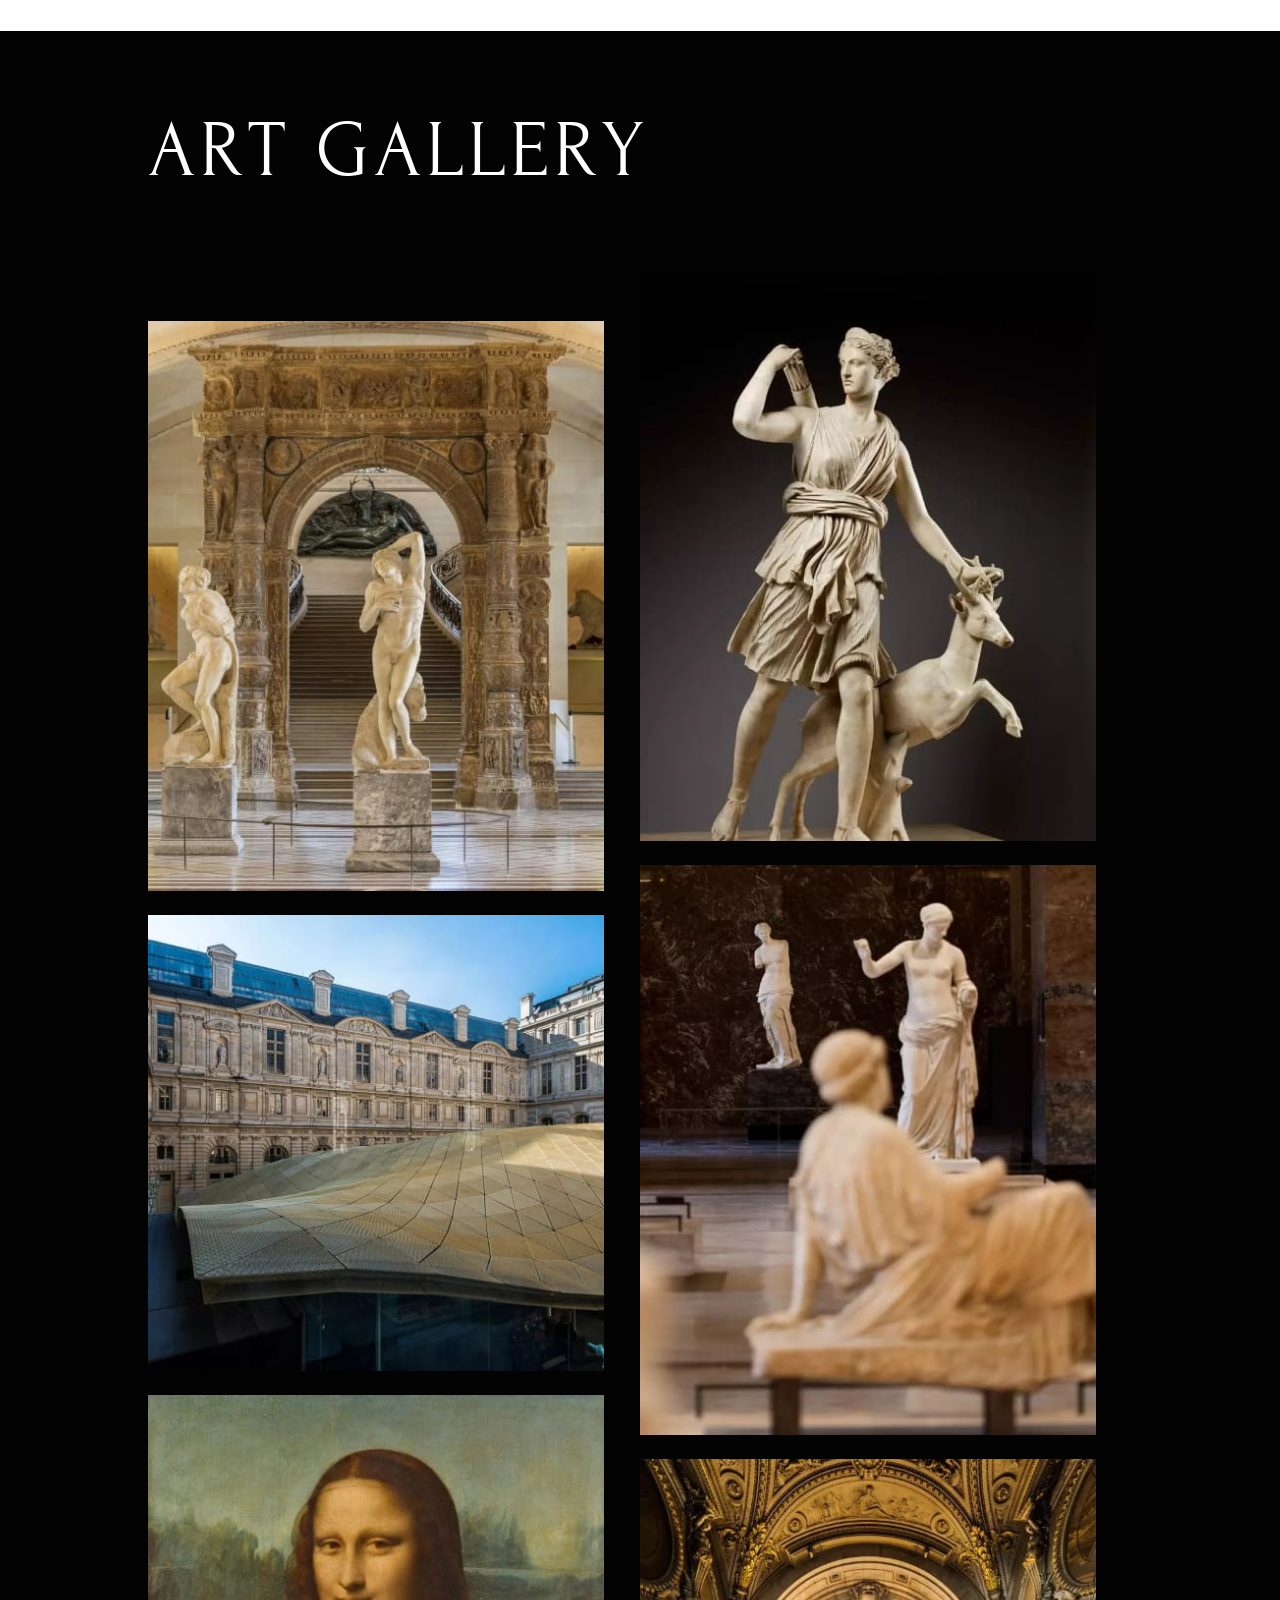
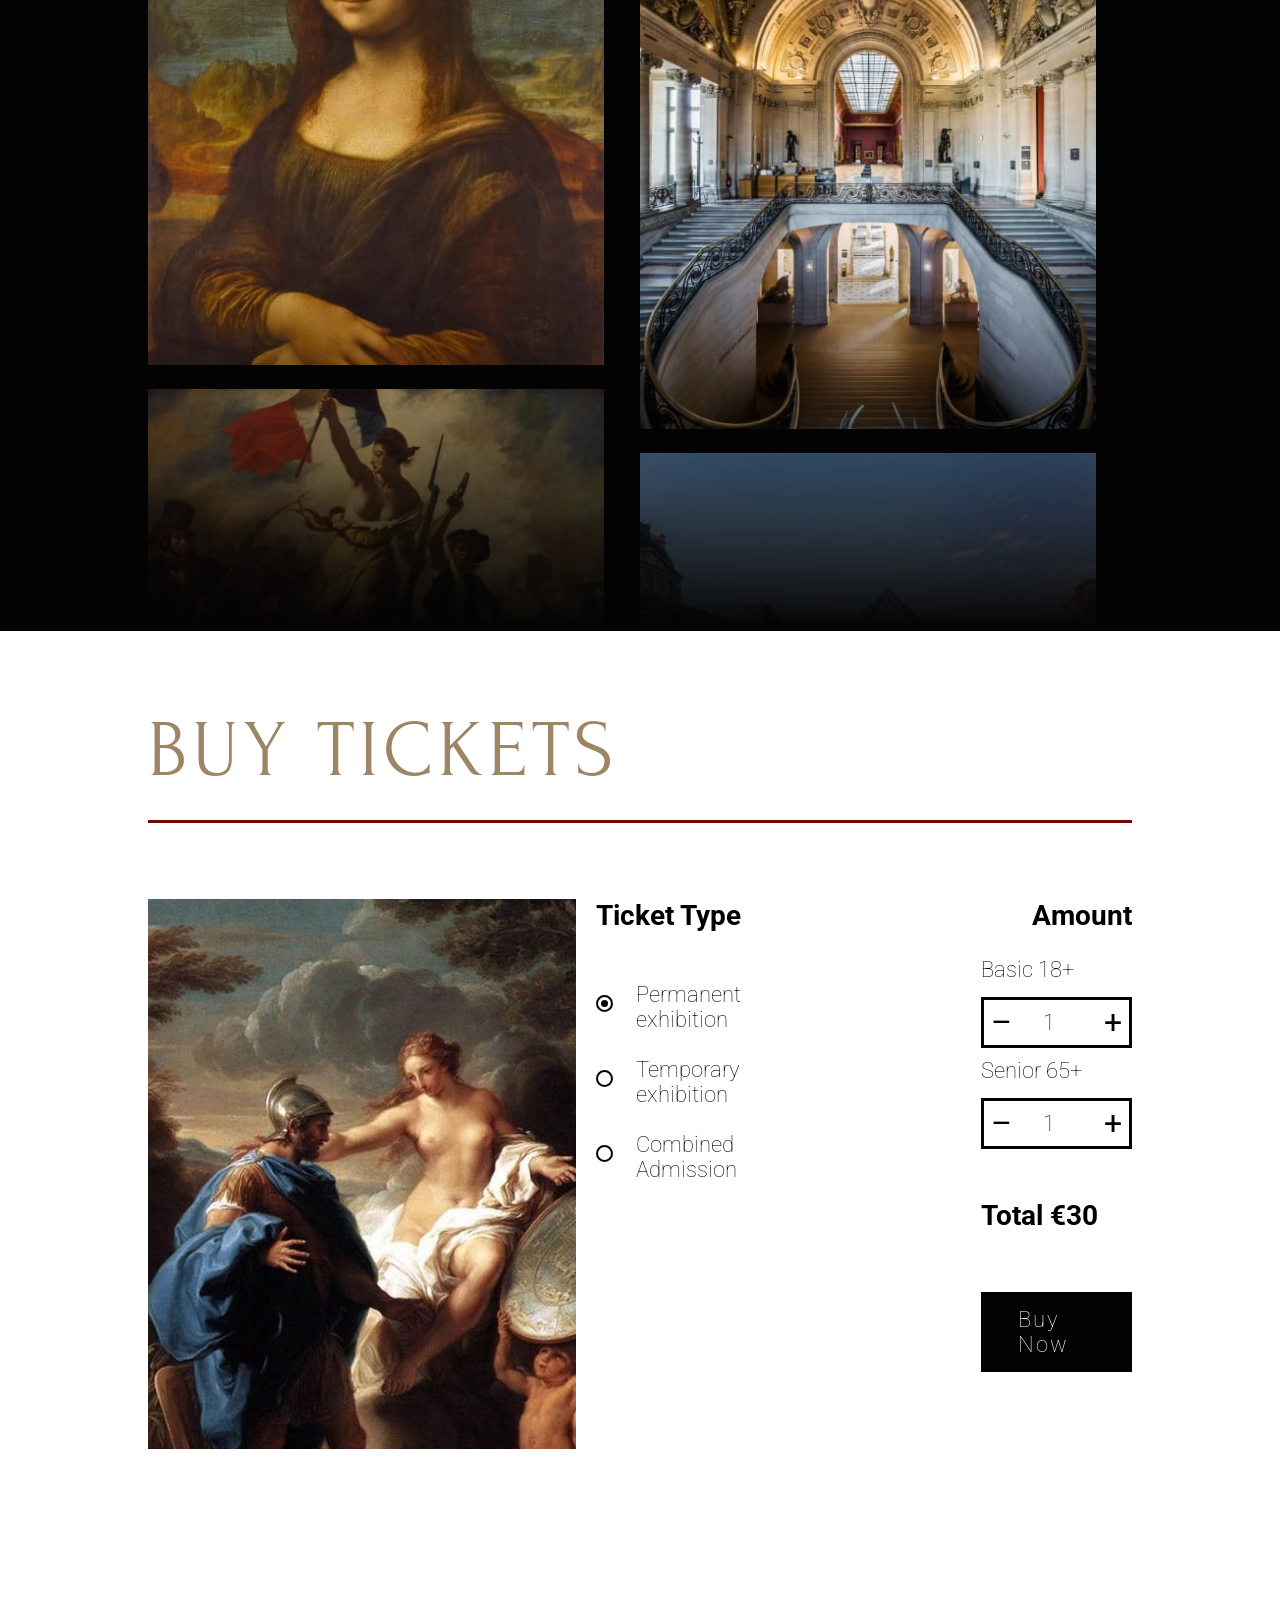
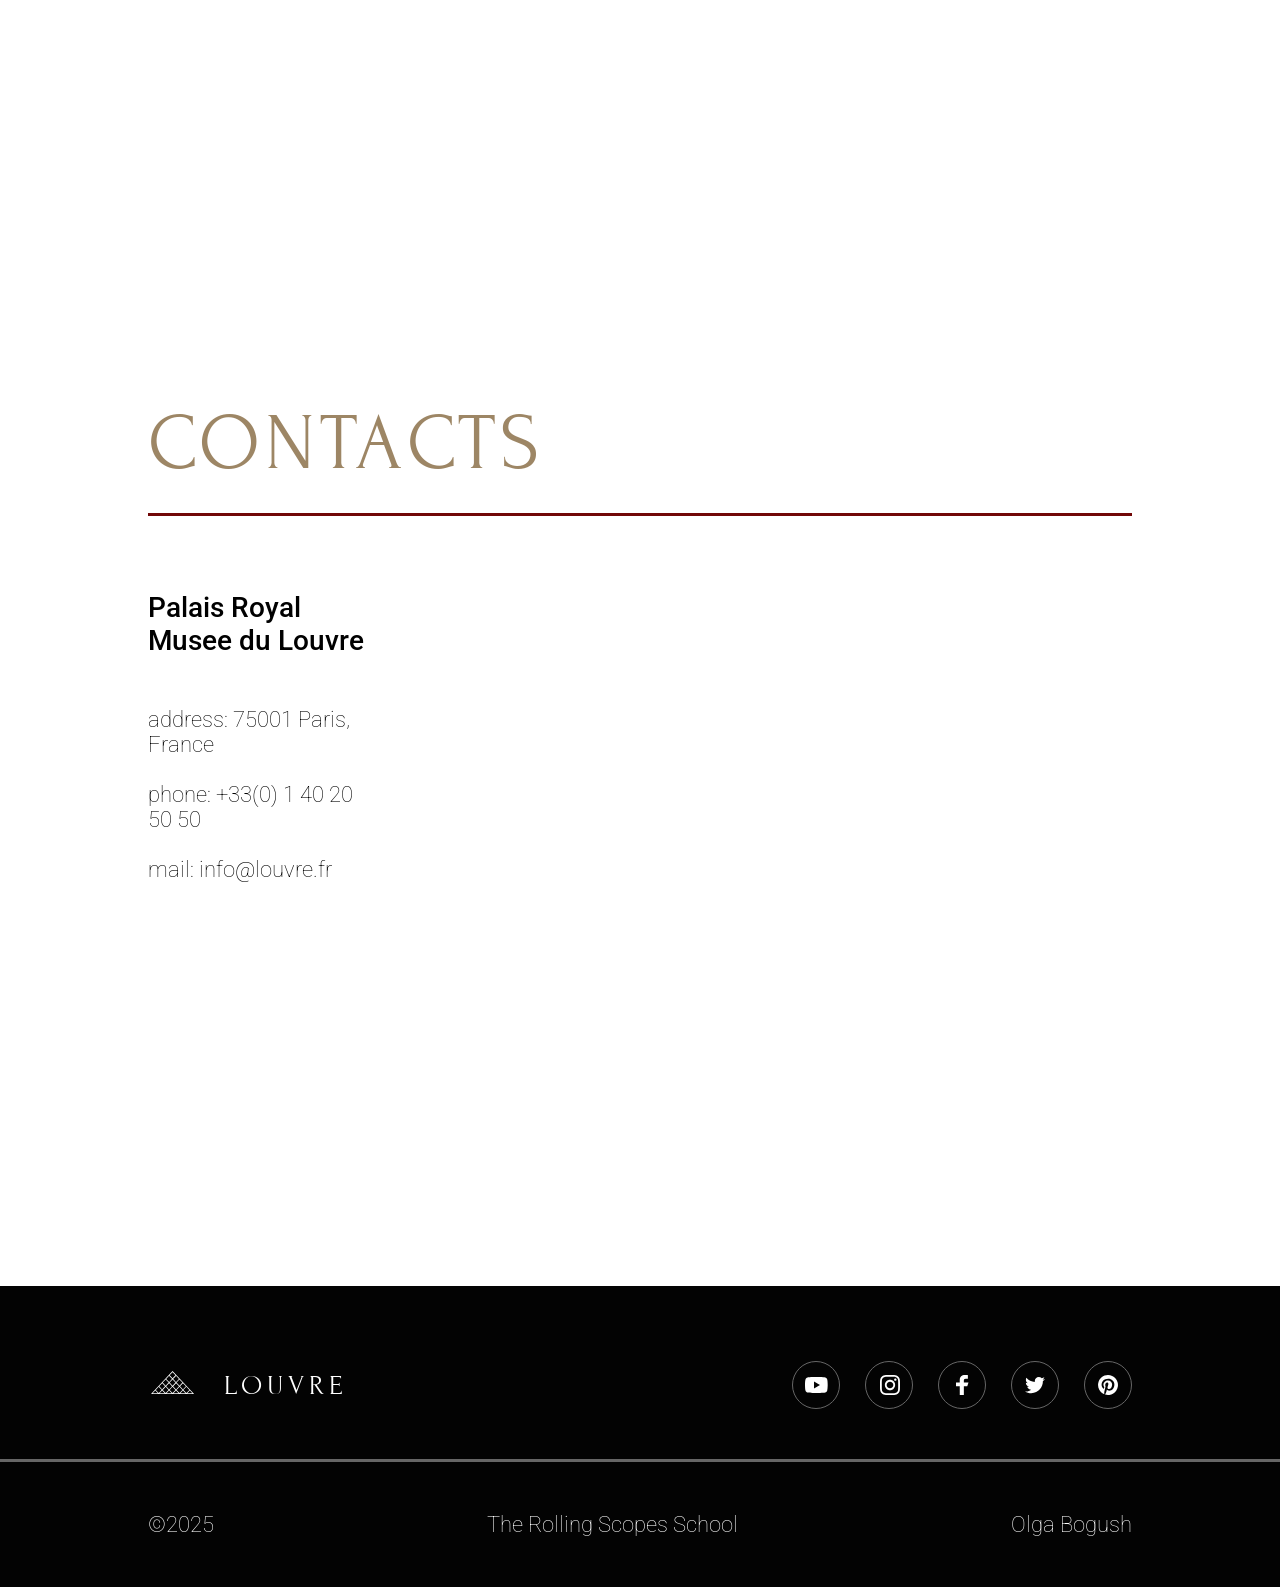
==== commit e7c3d018: "feat: add burger menu" ====
--- a/index.html
+++ b/index.html
@@ -31,6 +31,11 @@
           <li><a class="nav-link" href="#contacts">Contacts</a></li>
         </ul>
       </nav>
+      <div class="burger-icon">
+        <div class="line"></div>
+        <div class="line"></div>
+        <div class="line"></div>
+      </div>
     </div>
   </header>
   <main>
@@ -43,6 +48,59 @@
             href="https://www.google.com/maps/@48.8618159,2.3366818,3a,75y,81.55h,73.4t/data=!3m7!1e1!3m5!1sAF1QipOVxZQuSy3Bx9T_HpH_7FtBHDTXvI6SF-A10ocT!2e10!3e12!7i5472!8i2736"
             target="_blank">Discover the Louvre</a>
         </div>
+        <div class="burger-menu">
+          <ul class="nav-list-burger">
+            <li>
+              <a class="nav-link" href="#visiting">Visiting</a>
+              <svg xmlns="http://www.w3.org/2000/svg" width="12" height="12" viewBox="0 0 12 12" fill="none">
+                <path
+                  d="M9.33352 5.53176L3.99337 0.191706C3.86985 0.068097 3.70498 0 3.52917 0C3.35337 0 3.18849 0.068097 3.06498 0.191706L2.67172 0.584873C2.41582 0.841066 2.41582 1.25745 2.67172 1.51326L7.15597 5.99751L2.66674 10.4867C2.54323 10.6104 2.47504 10.7751 2.47504 10.9508C2.47504 11.1267 2.54323 11.2915 2.66674 11.4152L3.06001 11.8083C3.18362 11.9319 3.3484 12 3.5242 12C3.7 12 3.86488 11.9319 3.98839 11.8083L9.33352 6.46336C9.45732 6.33936 9.52532 6.1738 9.52493 5.99781C9.52532 5.82112 9.45732 5.65566 9.33352 5.53176Z"
+                  fill="white" />
+              </svg>
+            </li>
+            <li>
+              <a class="nav-link" href="#explore">Explore</a>
+              <svg xmlns="http://www.w3.org/2000/svg" width="12" height="12" viewBox="0 0 12 12" fill="none">
+                <path
+                  d="M9.33352 5.53176L3.99337 0.191706C3.86985 0.068097 3.70498 0 3.52917 0C3.35337 0 3.18849 0.068097 3.06498 0.191706L2.67172 0.584873C2.41582 0.841066 2.41582 1.25745 2.67172 1.51326L7.15597 5.99751L2.66674 10.4867C2.54323 10.6104 2.47504 10.7751 2.47504 10.9508C2.47504 11.1267 2.54323 11.2915 2.66674 11.4152L3.06001 11.8083C3.18362 11.9319 3.3484 12 3.5242 12C3.7 12 3.86488 11.9319 3.98839 11.8083L9.33352 6.46336C9.45732 6.33936 9.52532 6.1738 9.52493 5.99781C9.52532 5.82112 9.45732 5.65566 9.33352 5.53176Z"
+                  fill="white" />
+              </svg>
+            </li>
+            <li>
+              <a class="nav-link" href="#video">Video</a>
+              <svg xmlns="http://www.w3.org/2000/svg" width="12" height="12" viewBox="0 0 12 12" fill="none">
+                <path
+                  d="M9.33352 5.53176L3.99337 0.191706C3.86985 0.068097 3.70498 0 3.52917 0C3.35337 0 3.18849 0.068097 3.06498 0.191706L2.67172 0.584873C2.41582 0.841066 2.41582 1.25745 2.67172 1.51326L7.15597 5.99751L2.66674 10.4867C2.54323 10.6104 2.47504 10.7751 2.47504 10.9508C2.47504 11.1267 2.54323 11.2915 2.66674 11.4152L3.06001 11.8083C3.18362 11.9319 3.3484 12 3.5242 12C3.7 12 3.86488 11.9319 3.98839 11.8083L9.33352 6.46336C9.45732 6.33936 9.52532 6.1738 9.52493 5.99781C9.52532 5.82112 9.45732 5.65566 9.33352 5.53176Z"
+                  fill="white" />
+              </svg>
+            </li>
+            <li>
+              <a class="nav-link" href="#gallery">Gallery</a>
+              <svg xmlns="http://www.w3.org/2000/svg" width="12" height="12" viewBox="0 0 12 12" fill="none">
+                <path
+                  d="M9.33352 5.53176L3.99337 0.191706C3.86985 0.068097 3.70498 0 3.52917 0C3.35337 0 3.18849 0.068097 3.06498 0.191706L2.67172 0.584873C2.41582 0.841066 2.41582 1.25745 2.67172 1.51326L7.15597 5.99751L2.66674 10.4867C2.54323 10.6104 2.47504 10.7751 2.47504 10.9508C2.47504 11.1267 2.54323 11.2915 2.66674 11.4152L3.06001 11.8083C3.18362 11.9319 3.3484 12 3.5242 12C3.7 12 3.86488 11.9319 3.98839 11.8083L9.33352 6.46336C9.45732 6.33936 9.52532 6.1738 9.52493 5.99781C9.52532 5.82112 9.45732 5.65566 9.33352 5.53176Z"
+                  fill="white" />
+              </svg>
+            </li>
+            <li>
+              <a class="nav-link" href="#tickets">Tickets</a>
+              <svg xmlns="http://www.w3.org/2000/svg" width="12" height="12" viewBox="0 0 12 12" fill="none">
+                <path
+                  d="M9.33352 5.53176L3.99337 0.191706C3.86985 0.068097 3.70498 0 3.52917 0C3.35337 0 3.18849 0.068097 3.06498 0.191706L2.67172 0.584873C2.41582 0.841066 2.41582 1.25745 2.67172 1.51326L7.15597 5.99751L2.66674 10.4867C2.54323 10.6104 2.47504 10.7751 2.47504 10.9508C2.47504 11.1267 2.54323 11.2915 2.66674 11.4152L3.06001 11.8083C3.18362 11.9319 3.3484 12 3.5242 12C3.7 12 3.86488 11.9319 3.98839 11.8083L9.33352 6.46336C9.45732 6.33936 9.52532 6.1738 9.52493 5.99781C9.52532 5.82112 9.45732 5.65566 9.33352 5.53176Z"
+                  fill="white" />
+              </svg>
+            </li>
+            <li>
+              <a class="nav-link" href="#contacts">Contacts</a>
+              <svg xmlns="http://www.w3.org/2000/svg" width="12" height="12" viewBox="0 0 12 12" fill="none">
+                <path
+                  d="M9.33352 5.53176L3.99337 0.191706C3.86985 0.068097 3.70498 0 3.52917 0C3.35337 0 3.18849 0.068097 3.06498 0.191706L2.67172 0.584873C2.41582 0.841066 2.41582 1.25745 2.67172 1.51326L7.15597 5.99751L2.66674 10.4867C2.54323 10.6104 2.47504 10.7751 2.47504 10.9508C2.47504 11.1267 2.54323 11.2915 2.66674 11.4152L3.06001 11.8083C3.18362 11.9319 3.3484 12 3.5242 12C3.7 12 3.86488 11.9319 3.98839 11.8083L9.33352 6.46336C9.45732 6.33936 9.52532 6.1738 9.52493 5.99781C9.52532 5.82112 9.45732 5.65566 9.33352 5.53176Z"
+                  fill="white" />
+              </svg>
+            </li>
+          </ul>
+        </div>
+        <div class="burger-icon"></div>
         <div class="welcome-slider">
 
           <div class="carousel">
--- a/styles.css
+++ b/styles.css
@@ -36,6 +36,7 @@
   /* border: 1px solid yellowgreen; */
 }
 .header-container {
+  position: relative;
   display: flex;
   justify-content: space-between;
   align-items: center;
@@ -101,10 +102,72 @@
 }
 .welcome-container {
   position: relative;
+  z-index: 2;
   display: flex;
   justify-content: space-between;
   height: 750px;
 }
+
+/* burger menu */
+.burger-menu {
+  position: absolute;
+  width: 297px;
+  height: 585px;
+  padding-top: 25px;
+  padding-left: 35px;
+  transform: translate(-100%, 0) scale(0, 1);
+
+  transition: all .5s ease 0s;
+}
+.burger-menu.open {
+  transform: translate(0, 0) scale(1);
+}
+.nav-list-burger {
+  display: flex;
+  flex-direction: column;
+  gap: 25px;
+  width: 122px;
+  height: 263px;
+  font-size: 20px;
+  font-weight: 300;
+  letter-spacing: 2px;
+}
+.nav-list-burger li {
+  display: flex;
+  justify-content: space-between;
+  align-items: center;
+}
+.burger-icon {
+  position: absolute;
+  width: 32px;
+  height: 18px;
+  flex-direction: column;
+  gap: 6px;
+  top: 56px;
+  right: 20px;
+  cursor: pointer;
+  display: none;
+}
+.line {
+  width: 32px;
+  height: 2px;
+  background-color: var(--light);
+
+  transition: background-color .2s linear;
+}
+.burger-icon:hover .line {
+  background-color: var(--gold);
+}
+.burger-icon.active .line:nth-child(2) {
+  display: none;
+}
+.burger-icon.active .line:nth-child(1) {
+  transform: rotate(45deg) translate(5px, 5px);
+}
+.burger-icon.active .line:nth-child(3) {
+  transform: rotate(-45deg) translate(1px, -1px);
+}
+
 .welcome-title {
   position: absolute;
   top: 150px;
@@ -112,6 +175,11 @@
   z-index: 10;
   display: flex;
   flex-direction: column;
+
+  transition: opacity .2s linear;
+}
+.welcome-title.hidden {
+  opacity: 0;
 }
 h1 {
   font-family: "Forum";
@@ -149,6 +217,8 @@
   right: 0;
 }
 
+
+
 /* carousel */
 .carousel {
   /* border: 1px solid red; */
@@ -206,6 +276,7 @@
   right: 0;
   width: 600px;
   height: 120px;
+  z-index: 10;
   background-color: var(--dark);
   display: flex;
   justify-content: space-between;
@@ -258,7 +329,6 @@
 .arrow-right {
   mask-image: url("./assets/svg/right.svg");
 }
-
 
 
 /* visiting */
@@ -1464,8 +1534,74 @@
 }
 
 
-@media (max-width: 767px) {
-  body {
-    background-color: yellowgreen;
+
+/* for point 1024 */
+
+@media (max-width: 1919px) {
+  .container {
+    width: 984px;
+  }
+  .header {
+    height: 130px;
+  }
+  .nav-list {
+    display: none;
+  }
+  .burger-icon {
+    display: flex;
+  }
+  .welcome {
+    height: 585px;
+  }
+  .welcome-container {
+    height: 585px;
+  }
+  h1 {
+    font-size: 50px;
+    font-weight: 400;
+  }
+  .welcome-title {
+    top: 50px;
+  }
+  .welcome-subtitle {
+    font-size: 24px;
+    font-weight: 300;
+    padding-bottom: 50px;
+  }
+  .welcome-button {
+    width: 300px;
+    height: 60px;
+    font-size: 20px;
+    font-weight: 300;
+    padding-top: 18px;
+  }
+  .carousel {
+    width: 700px;
+    height: 525px;
+  }
+  .welcome-item {
+    width: 700px;
+    height: 525px;
+  }
+  .item-container {
+    left: -700px;
+    height: 525px;
+  }
+  .rectangle {
+    bottom: 0px;
+    right: 0;
+    width: 700px;
+    justify-content: end;
+    gap: 45px;
+    padding: 0 75px 0 0;
+  }
+  .rectangle-number {
+    font-size: 20px;
+    font-weight: 400;
+    line-height: 40;
+  }
+  .square {
+    width: 12px;
+    height: 12px;
   }
 }
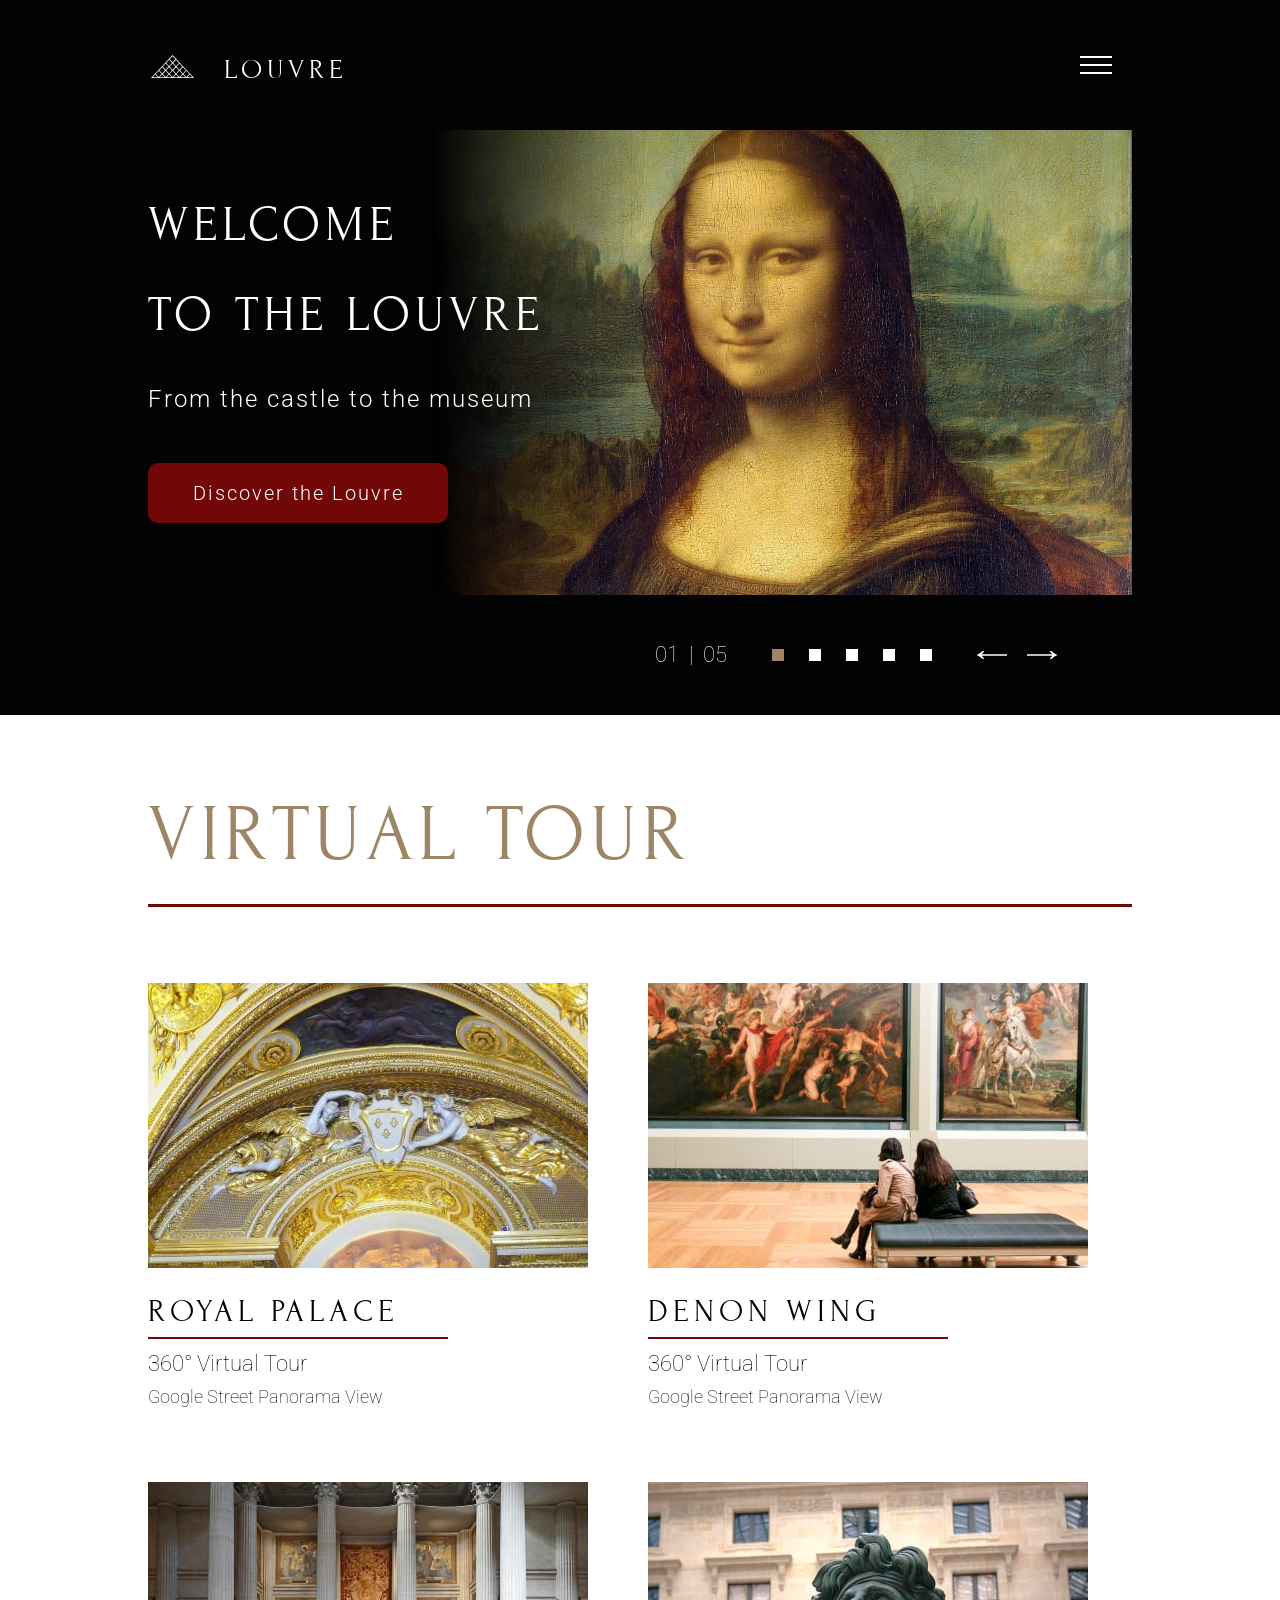
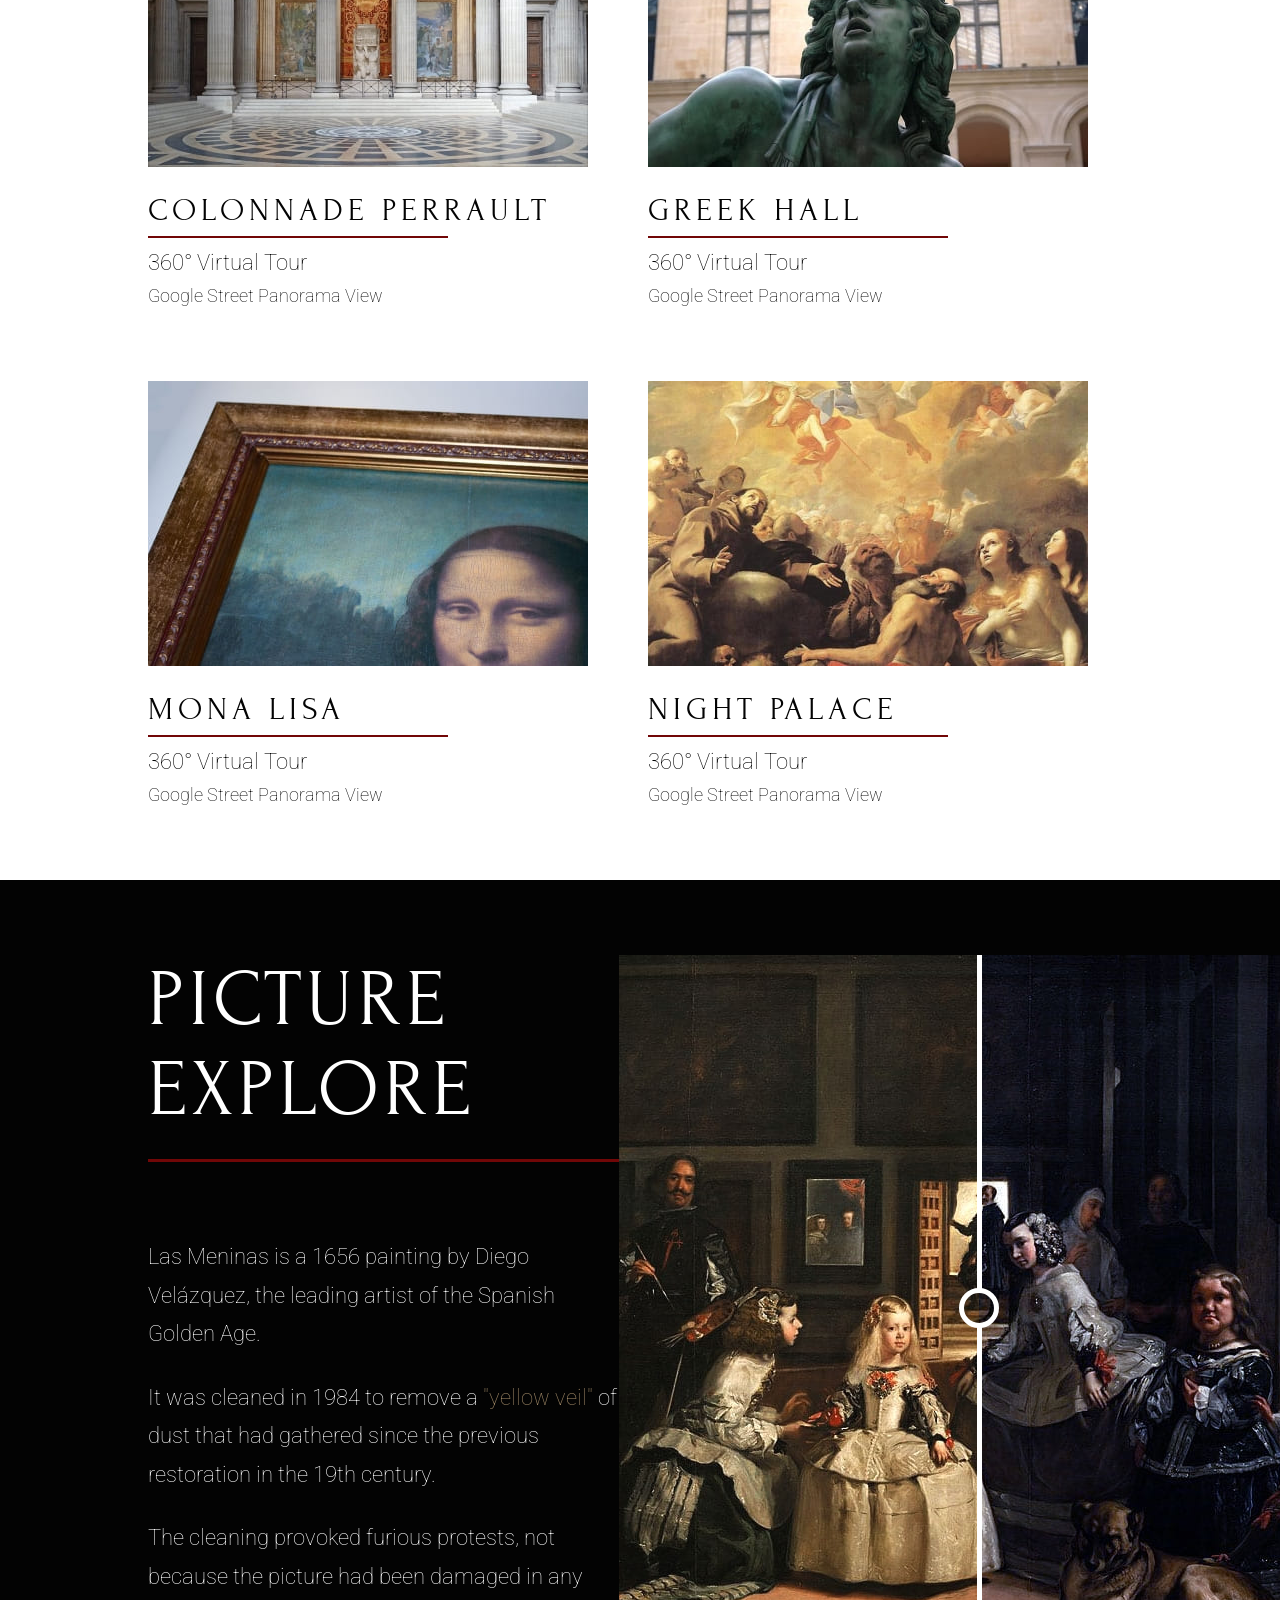
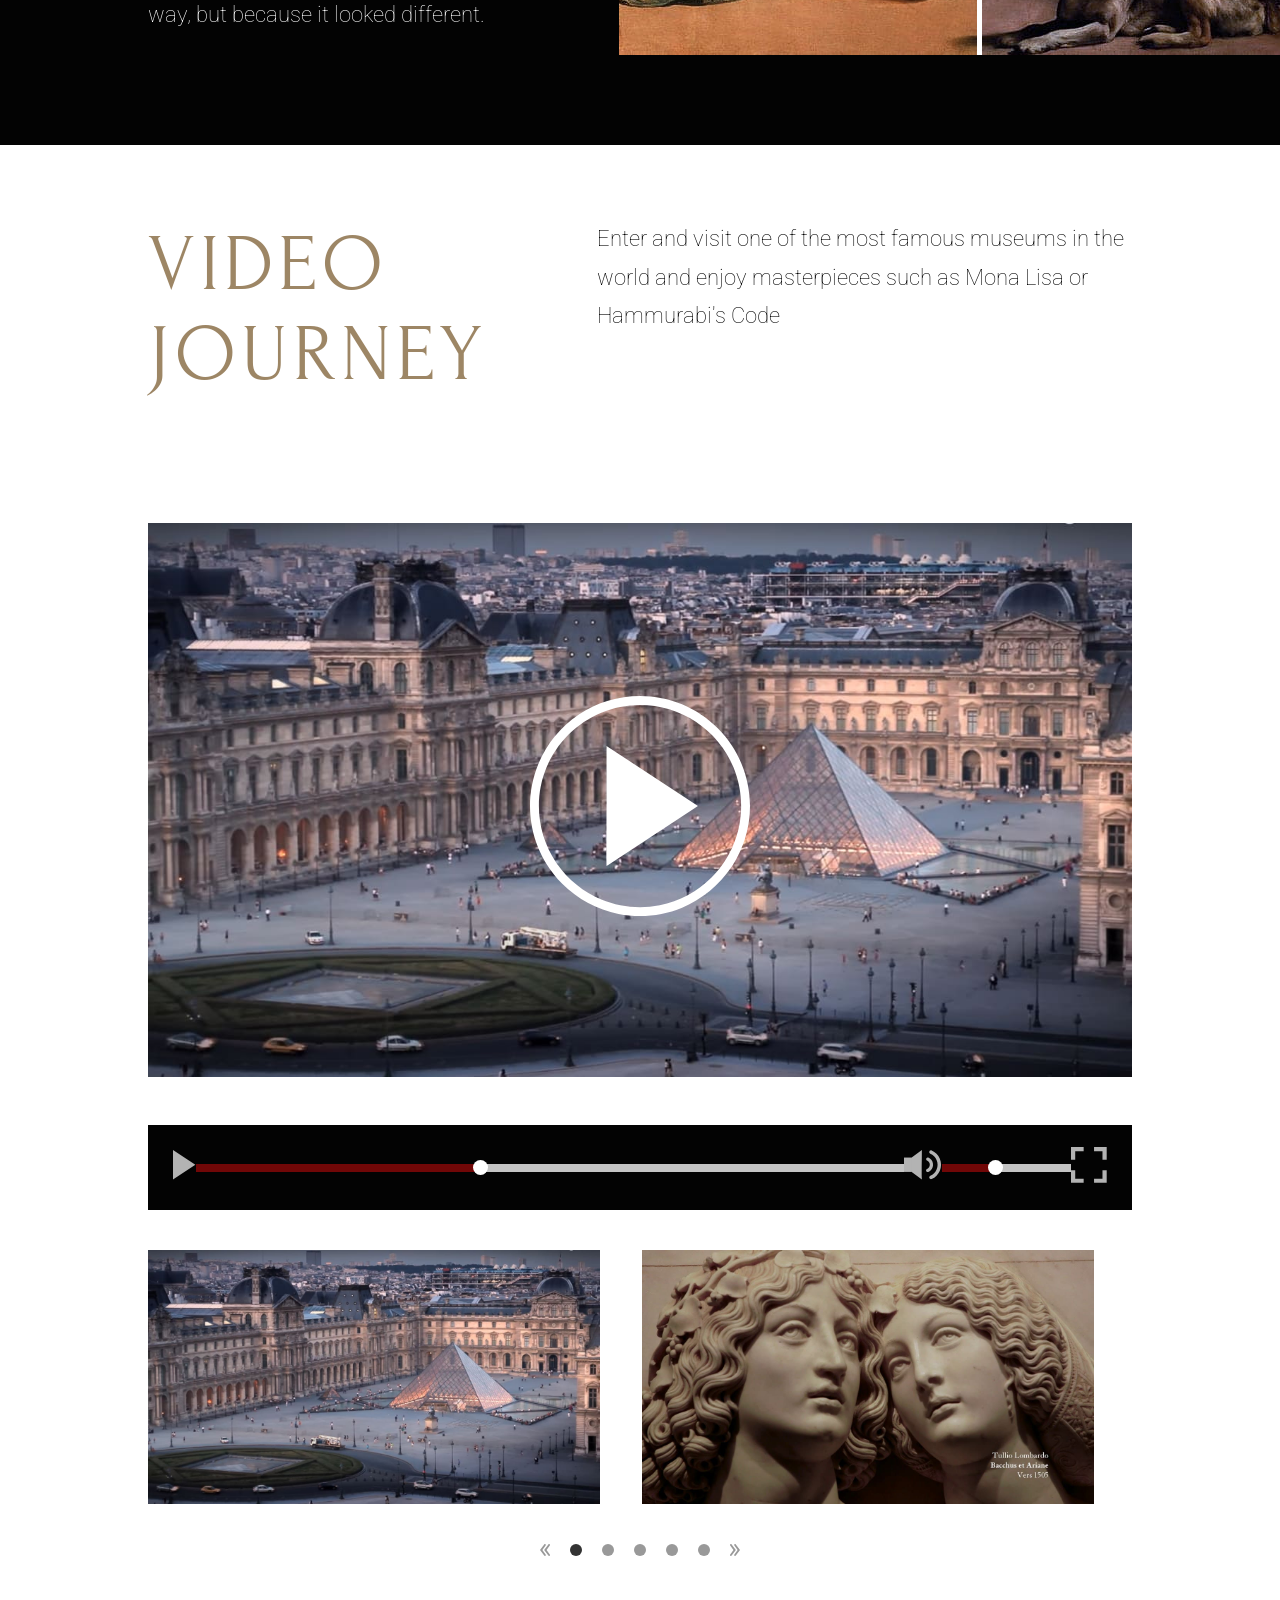
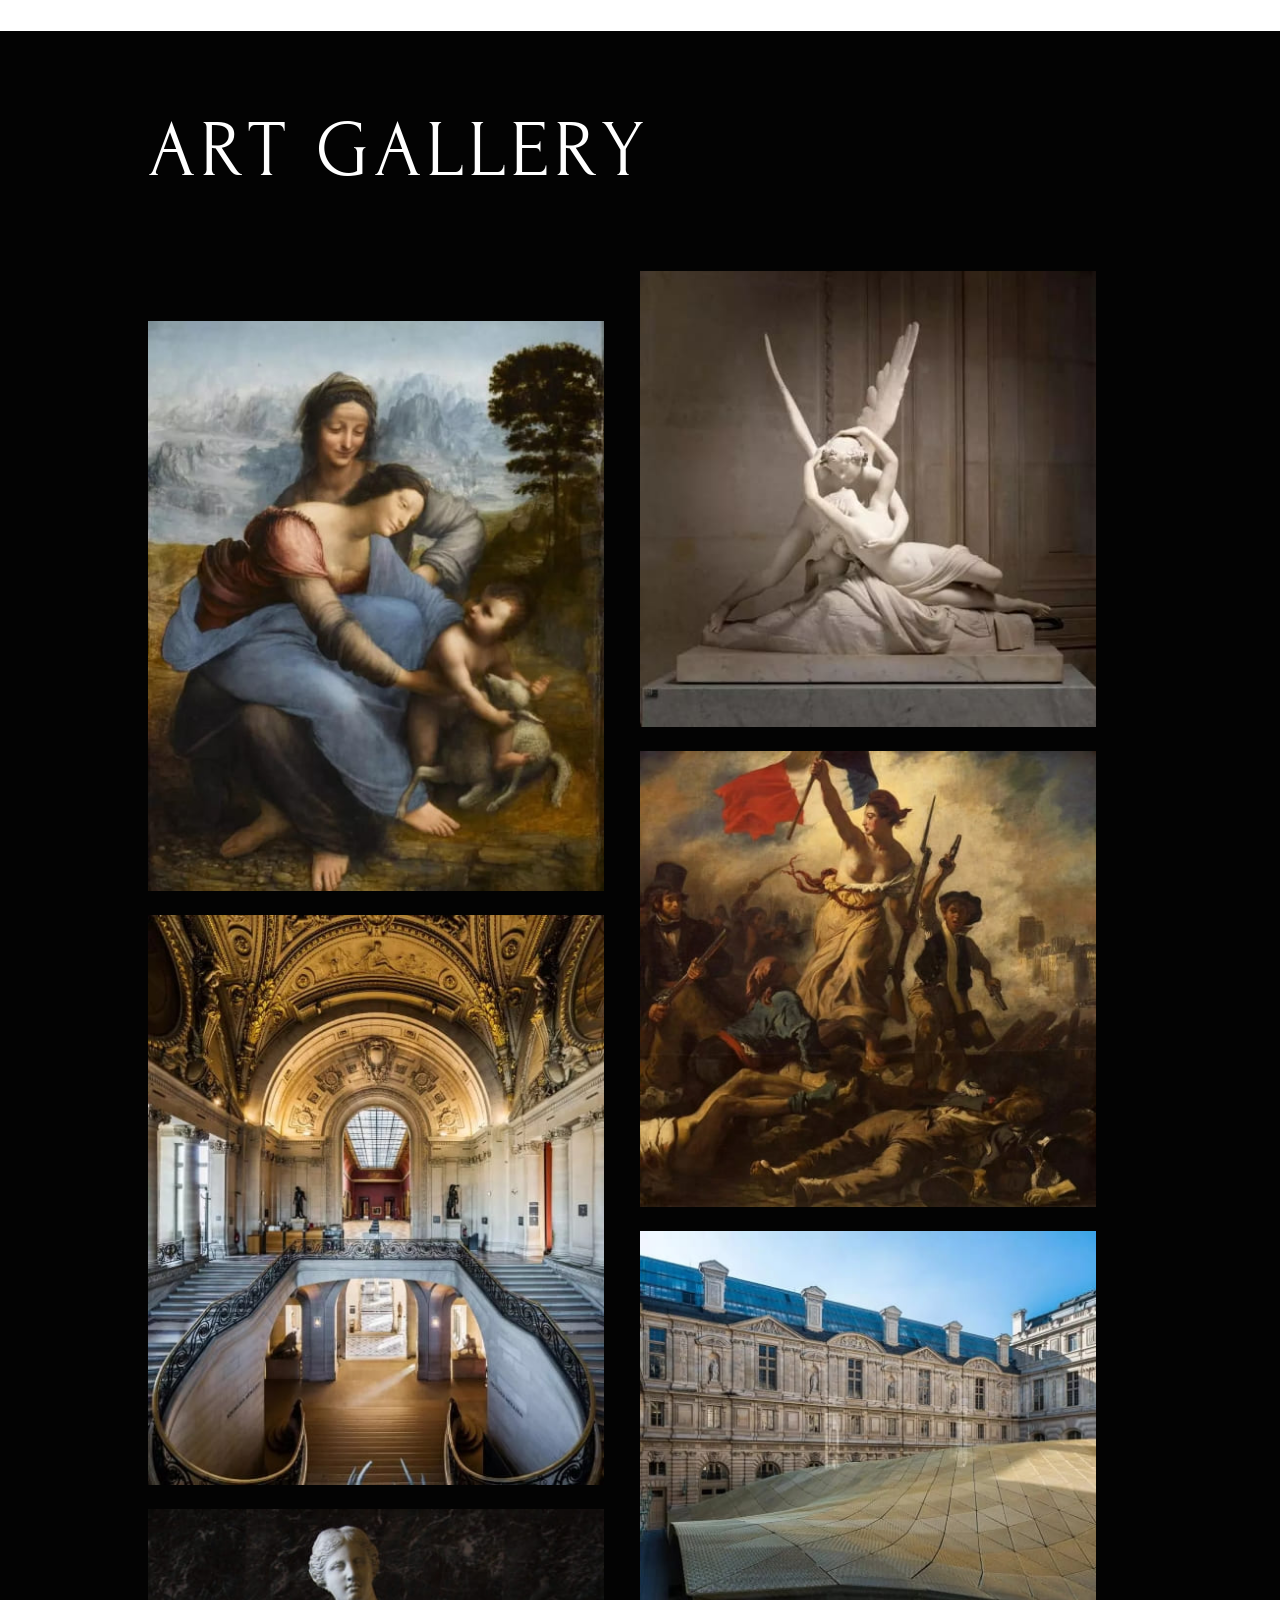
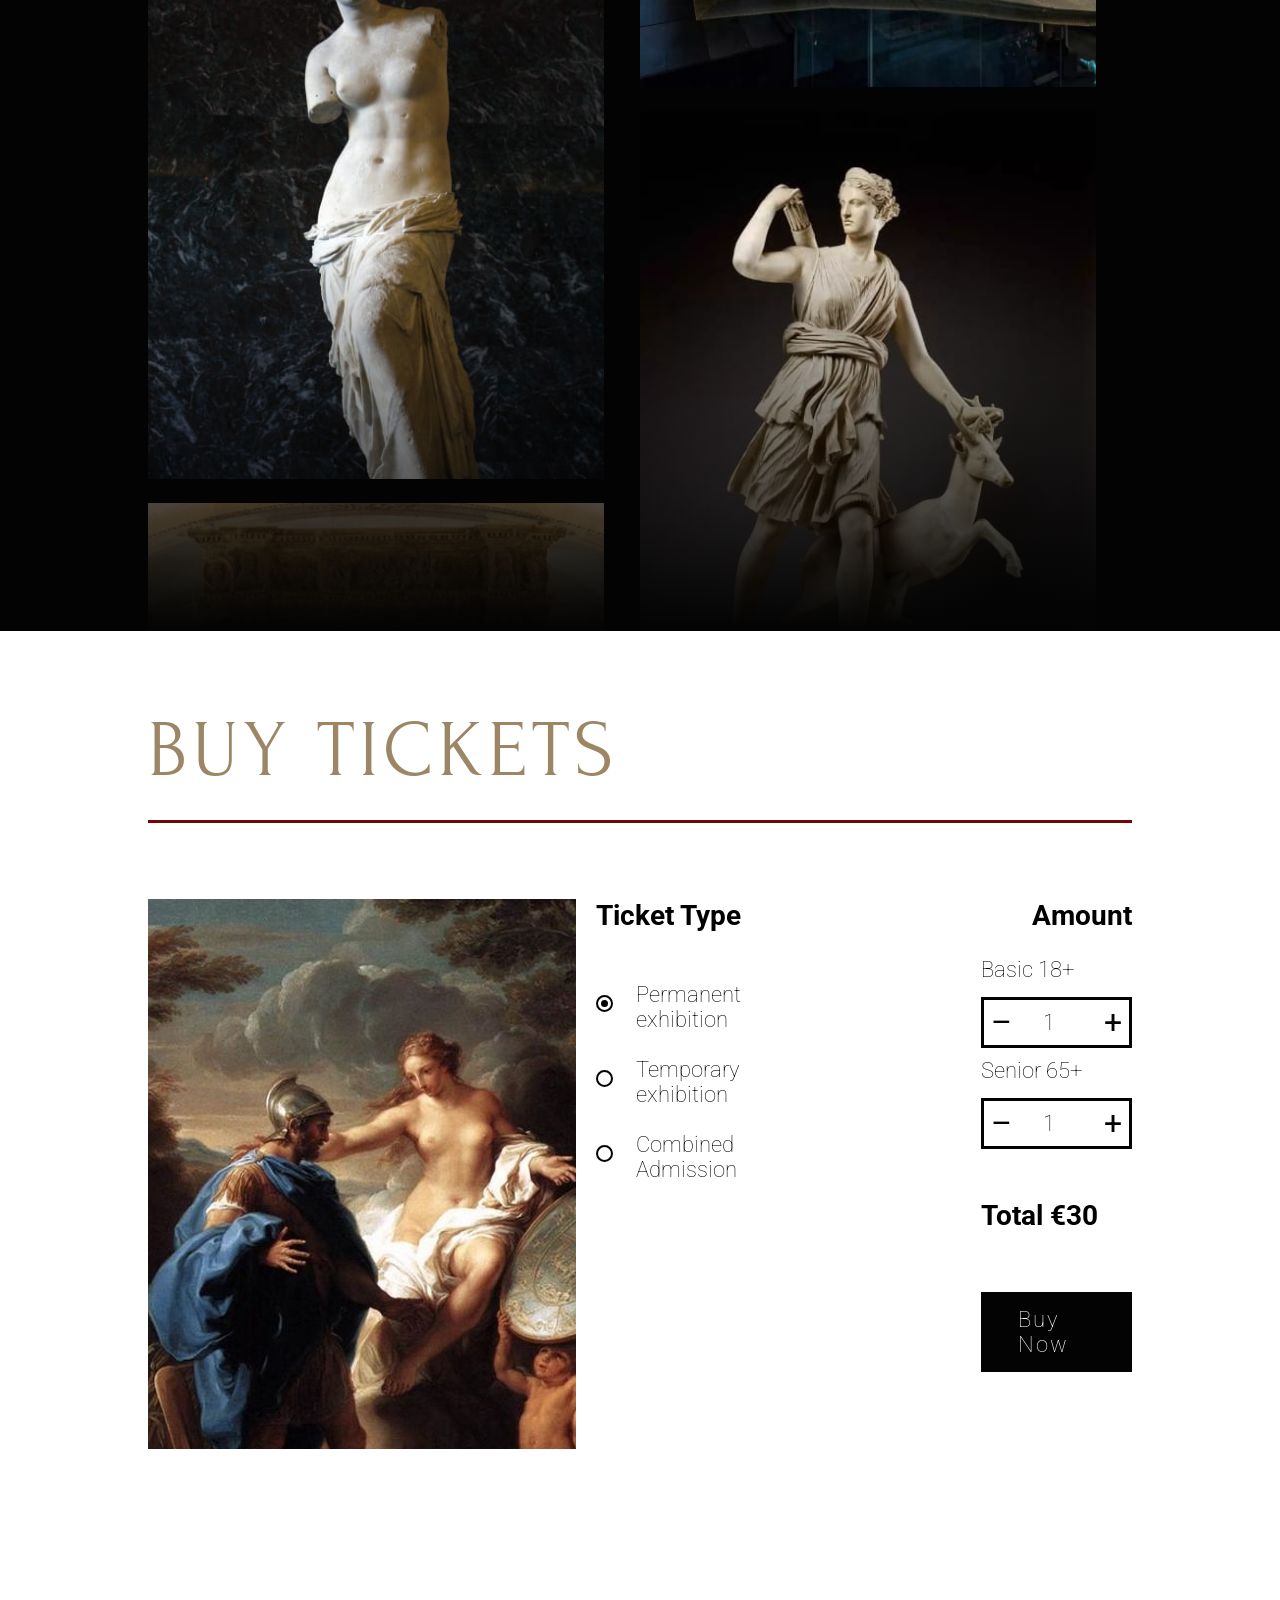
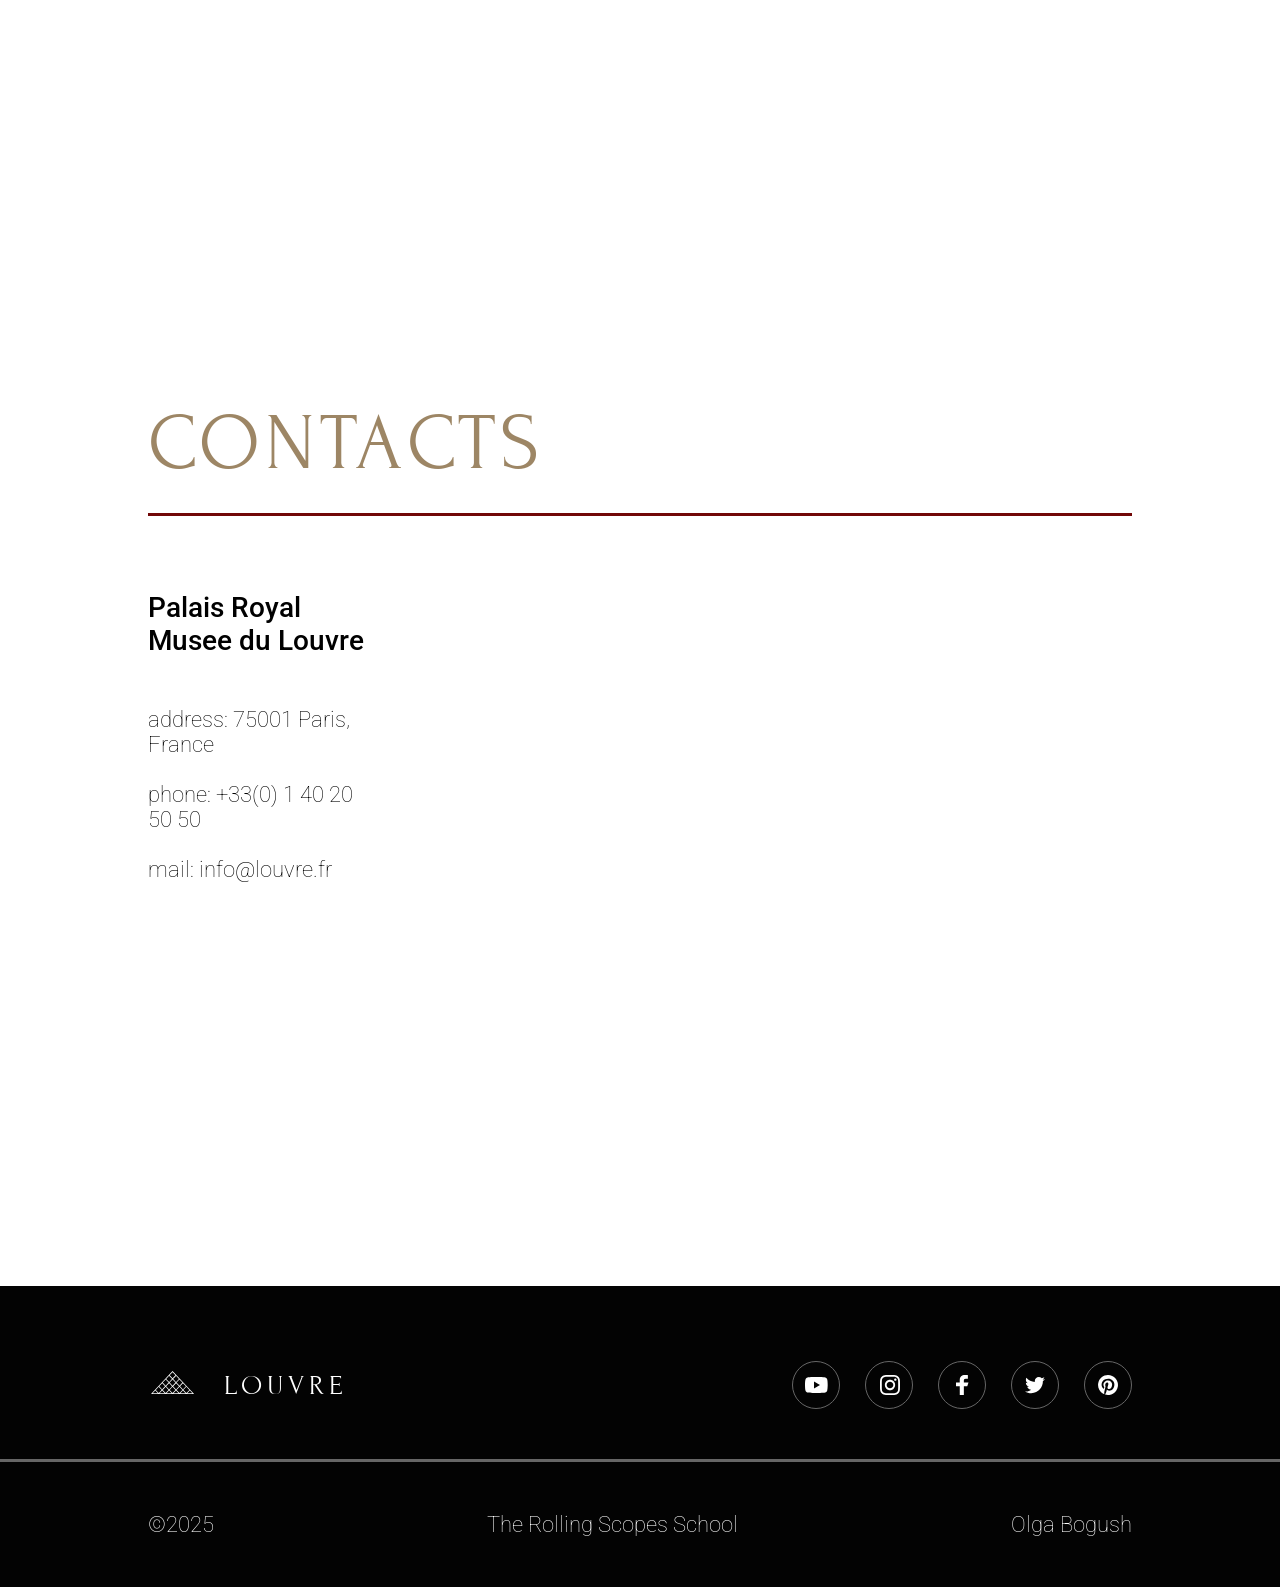
==== commit 8dea3386: "fix: correct burger menu" ====
--- a/index.html
+++ b/index.html
@@ -100,7 +100,8 @@
             </li>
           </ul>
         </div>
-        <div class="burger-icon"></div>
+        <div class="burger-overlay"></div>
+
         <div class="welcome-slider">
 
           <div class="carousel">
--- a/styles.css
+++ b/styles.css
@@ -107,67 +107,6 @@
   justify-content: space-between;
   height: 750px;
 }
-
-/* burger menu */
-.burger-menu {
-  position: absolute;
-  width: 297px;
-  height: 585px;
-  padding-top: 25px;
-  padding-left: 35px;
-  transform: translate(-100%, 0) scale(0, 1);
-
-  transition: all .5s ease 0s;
-}
-.burger-menu.open {
-  transform: translate(0, 0) scale(1);
-}
-.nav-list-burger {
-  display: flex;
-  flex-direction: column;
-  gap: 25px;
-  width: 122px;
-  height: 263px;
-  font-size: 20px;
-  font-weight: 300;
-  letter-spacing: 2px;
-}
-.nav-list-burger li {
-  display: flex;
-  justify-content: space-between;
-  align-items: center;
-}
-.burger-icon {
-  position: absolute;
-  width: 32px;
-  height: 18px;
-  flex-direction: column;
-  gap: 6px;
-  top: 56px;
-  right: 20px;
-  cursor: pointer;
-  display: none;
-}
-.line {
-  width: 32px;
-  height: 2px;
-  background-color: var(--light);
-
-  transition: background-color .2s linear;
-}
-.burger-icon:hover .line {
-  background-color: var(--gold);
-}
-.burger-icon.active .line:nth-child(2) {
-  display: none;
-}
-.burger-icon.active .line:nth-child(1) {
-  transform: rotate(45deg) translate(5px, 5px);
-}
-.burger-icon.active .line:nth-child(3) {
-  transform: rotate(-45deg) translate(1px, -1px);
-}
-
 .welcome-title {
   position: absolute;
   top: 150px;
@@ -217,6 +156,86 @@
   right: 0;
 }
 
+
+/* burger menu */
+.burger-menu {
+  display: none;
+  position: absolute;
+  z-index: 100;
+  width: 297px;
+  height: 585px;
+  padding-top: 25px;
+  padding-left: 35px;
+  transform: translate(-100%, 0) scale(0, 1);
+
+  transition: all .5s ease 0s;
+}
+.burger-menu.open {
+  transform: translate(0, 0) scale(1);
+}
+.nav-list-burger {
+  display: flex;
+  flex-direction: column;
+  gap: 25px;
+  width: 122px;
+  height: 263px;
+  font-size: 20px;
+  font-weight: 300;
+  letter-spacing: 2px;
+}
+.nav-list-burger li {
+  display: flex;
+  justify-content: space-between;
+  align-items: center;
+}
+.burger-icon {
+  position: absolute;
+  width: 32px;
+  height: 18px;
+  flex-direction: column;
+  gap: 6px;
+  top: 56px;
+  right: 20px;
+  cursor: pointer;
+  display: none;
+}
+.line {
+  width: 32px;
+  height: 2px;
+  background-color: var(--light);
+
+  transition: background-color .2s linear;
+}
+.burger-icon:hover .line {
+  background-color: var(--gold);
+}
+.burger-icon.active .line:nth-child(2) {
+  display: none;
+}
+.burger-icon.active .line:nth-child(1) {
+  transform: rotate(45deg) translate(5px, 5px);
+}
+.burger-icon.active .line:nth-child(3) {
+  transform: rotate(-45deg) translate(1px, -1px);
+}
+
+.burger-overlay {
+  position: fixed;
+  top: 0;
+  left: 0;
+  bottom: 0;
+  right: 0;
+  z-index: 99;
+  background-color: rgba(0, 0, 0, 0.5);
+  pointer-events: none;
+  opacity: 0;
+
+  transition: all .2s linear;
+}
+.burger-overlay.active {
+  opacity: 1;
+  pointer-events: all;
+}
 
 
 /* carousel */
@@ -1546,6 +1565,9 @@
   }
   .nav-list {
     display: none;
+  }
+  .burger-menu {
+    display: block;
   }
   .burger-icon {
     display: flex;
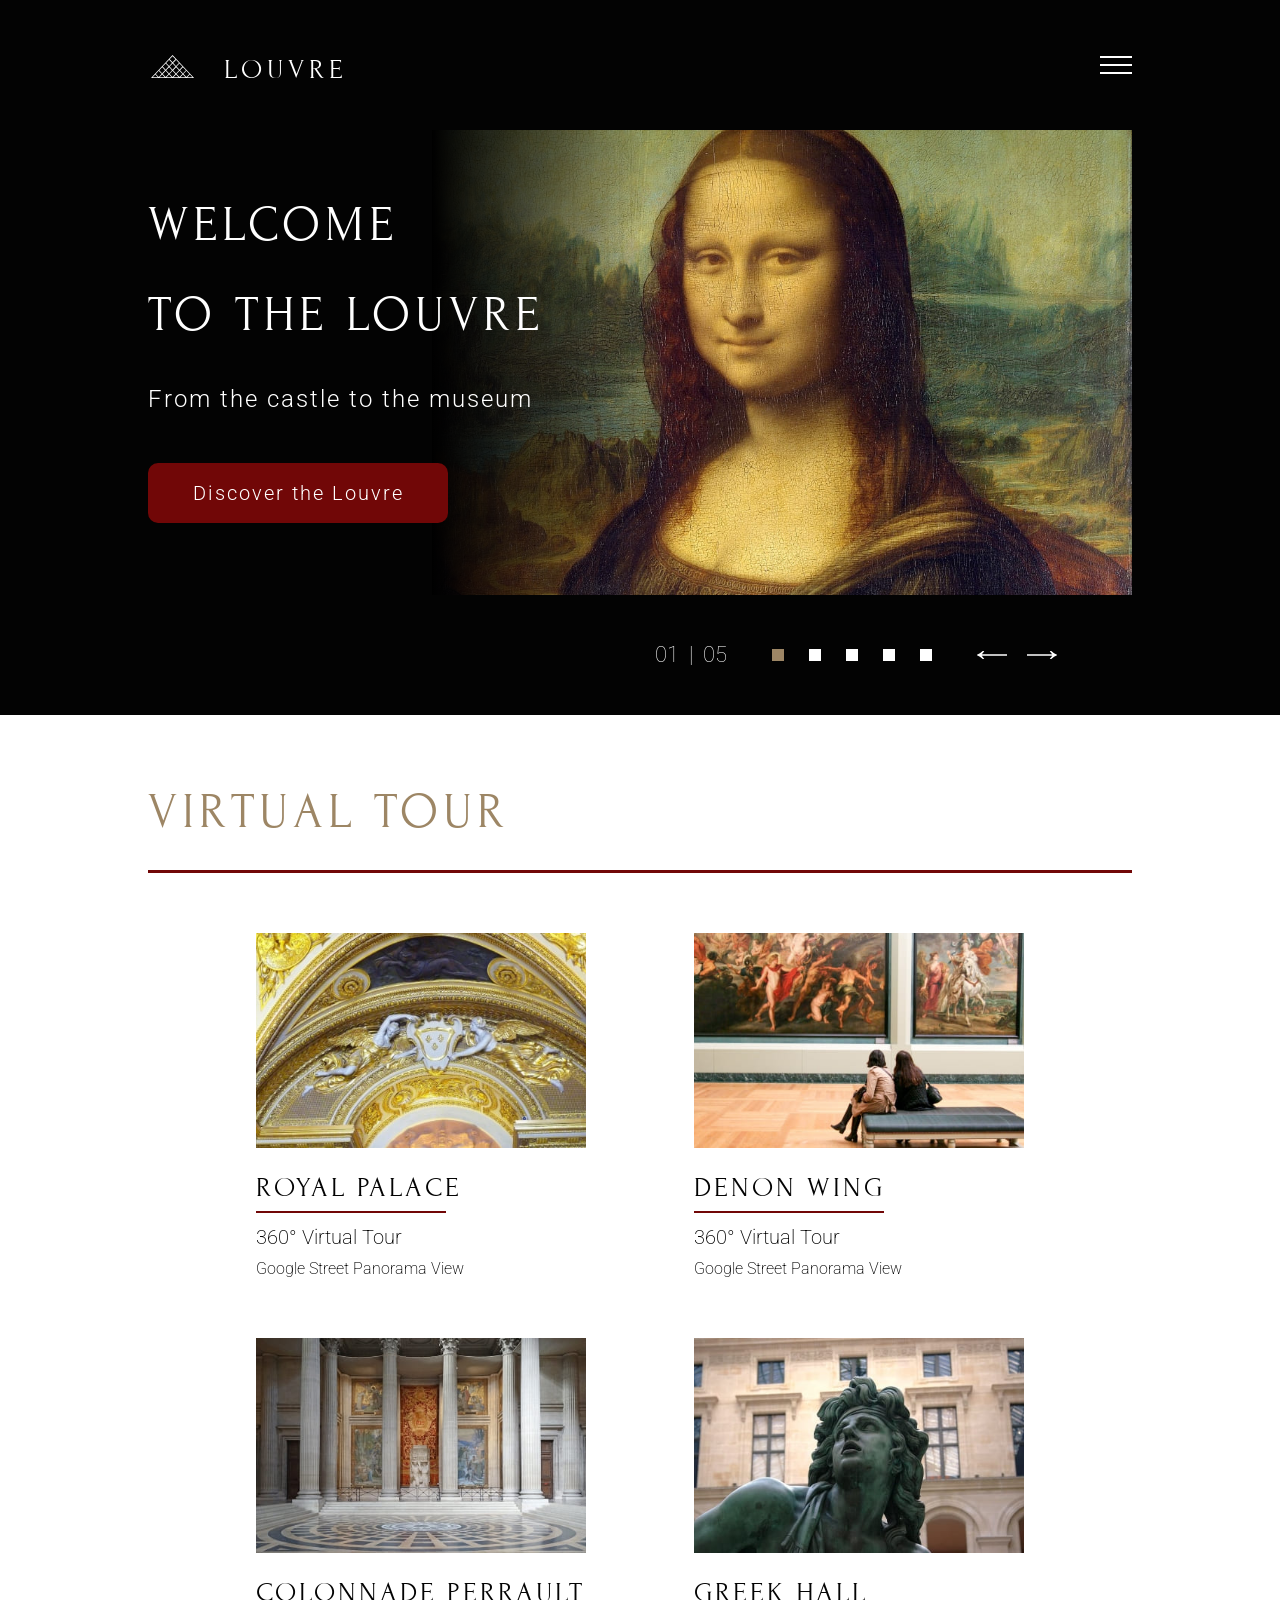
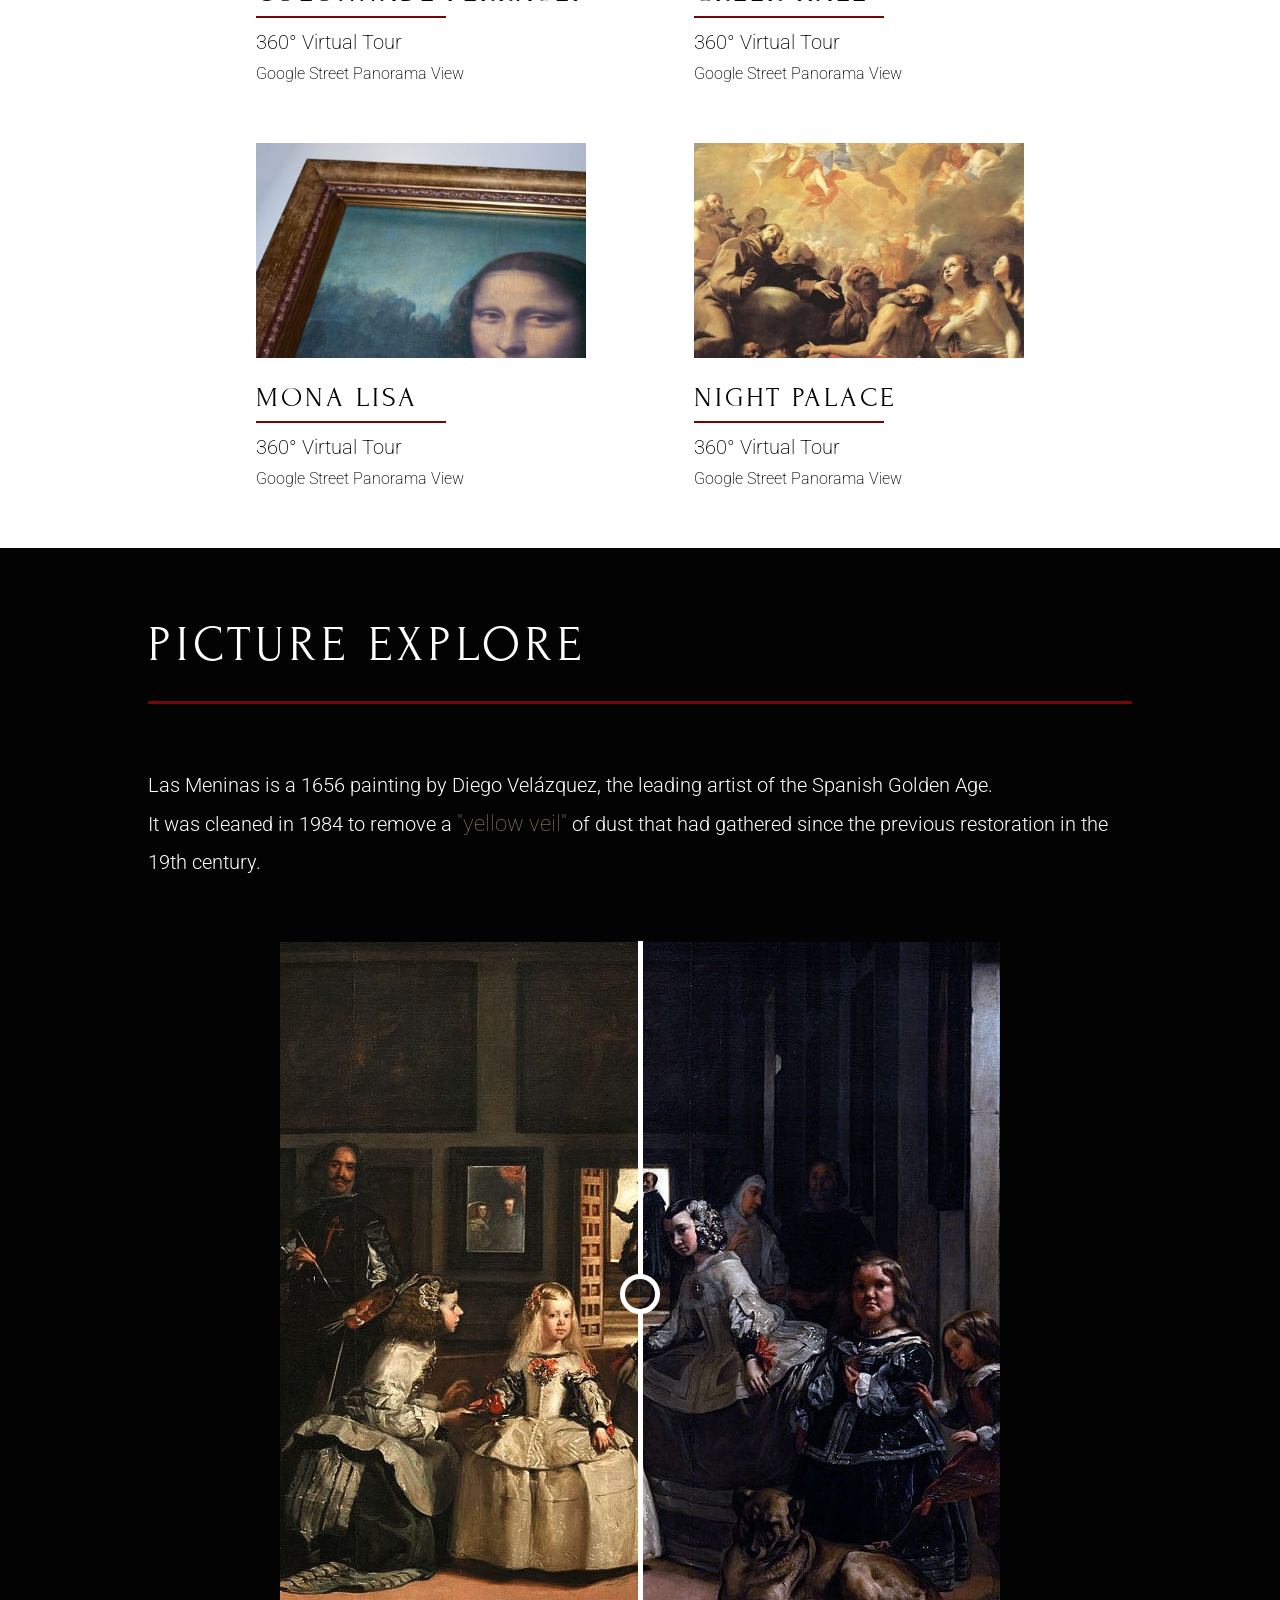
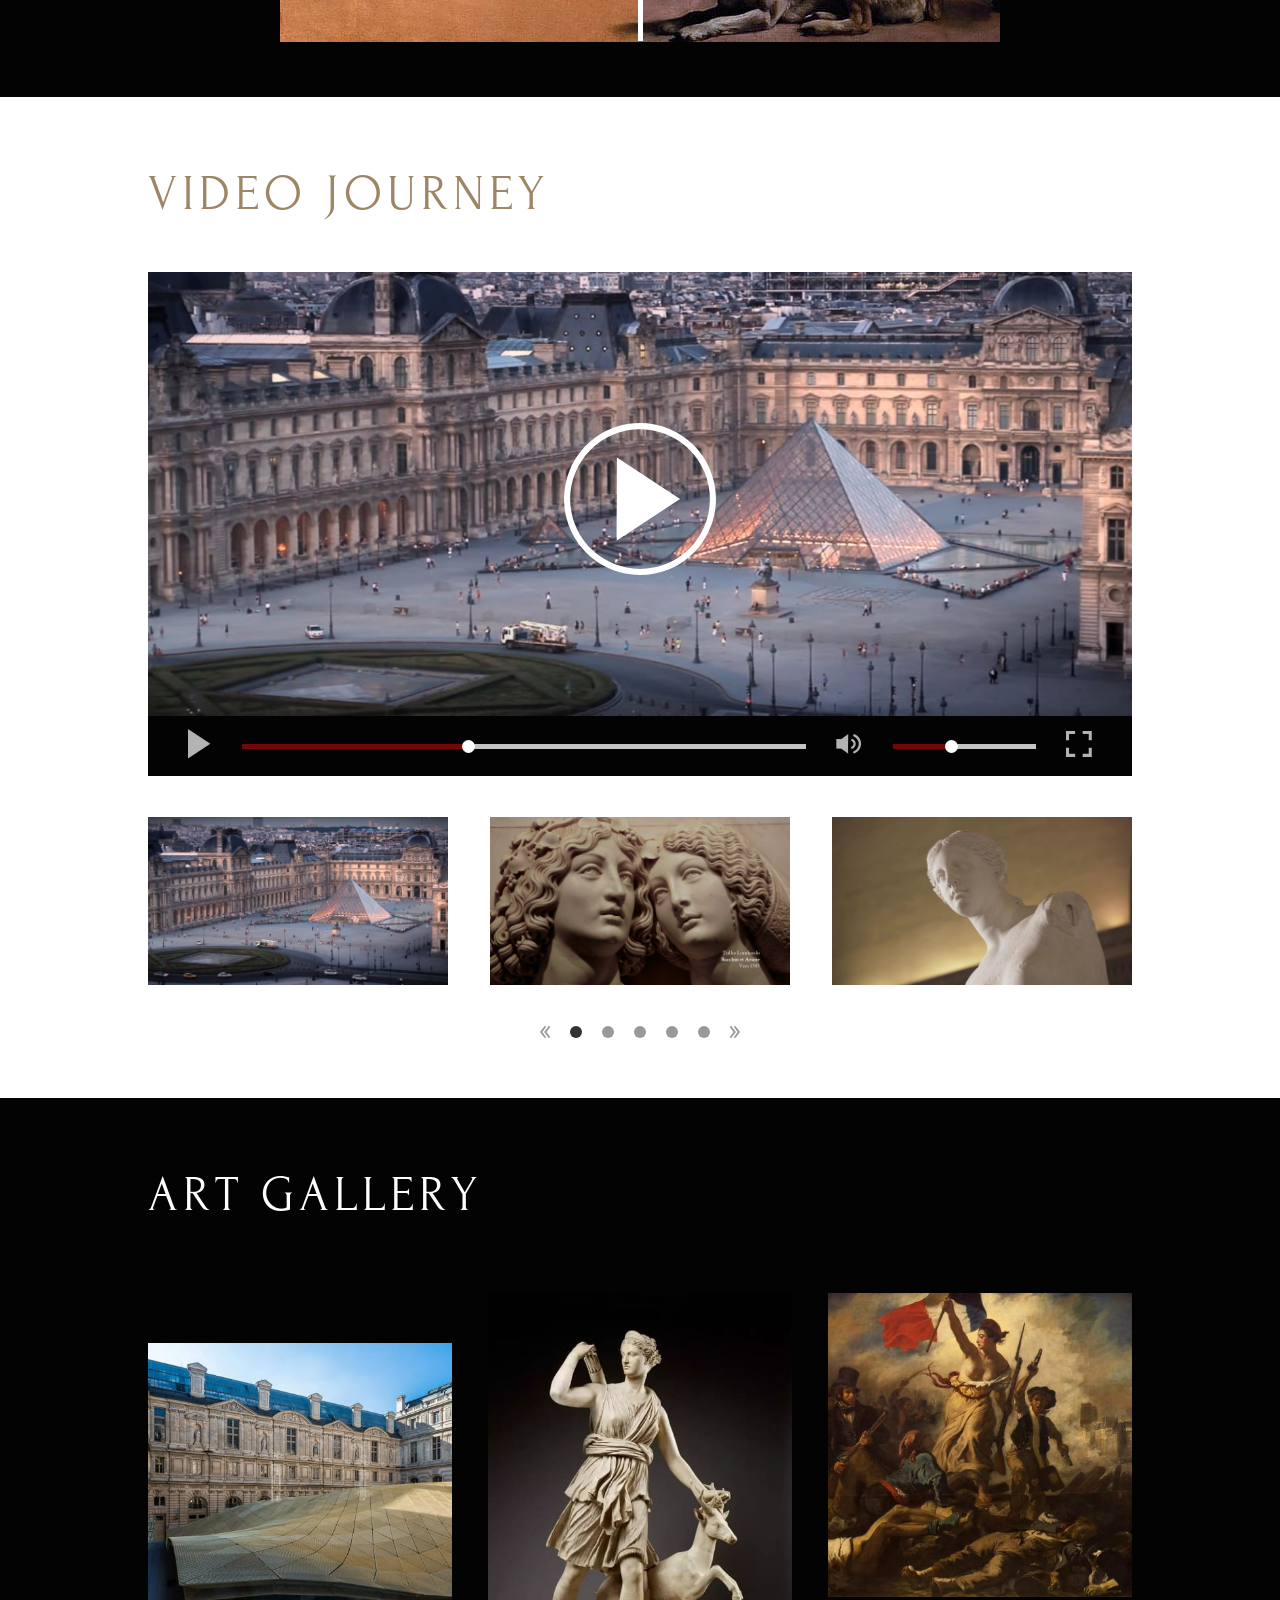
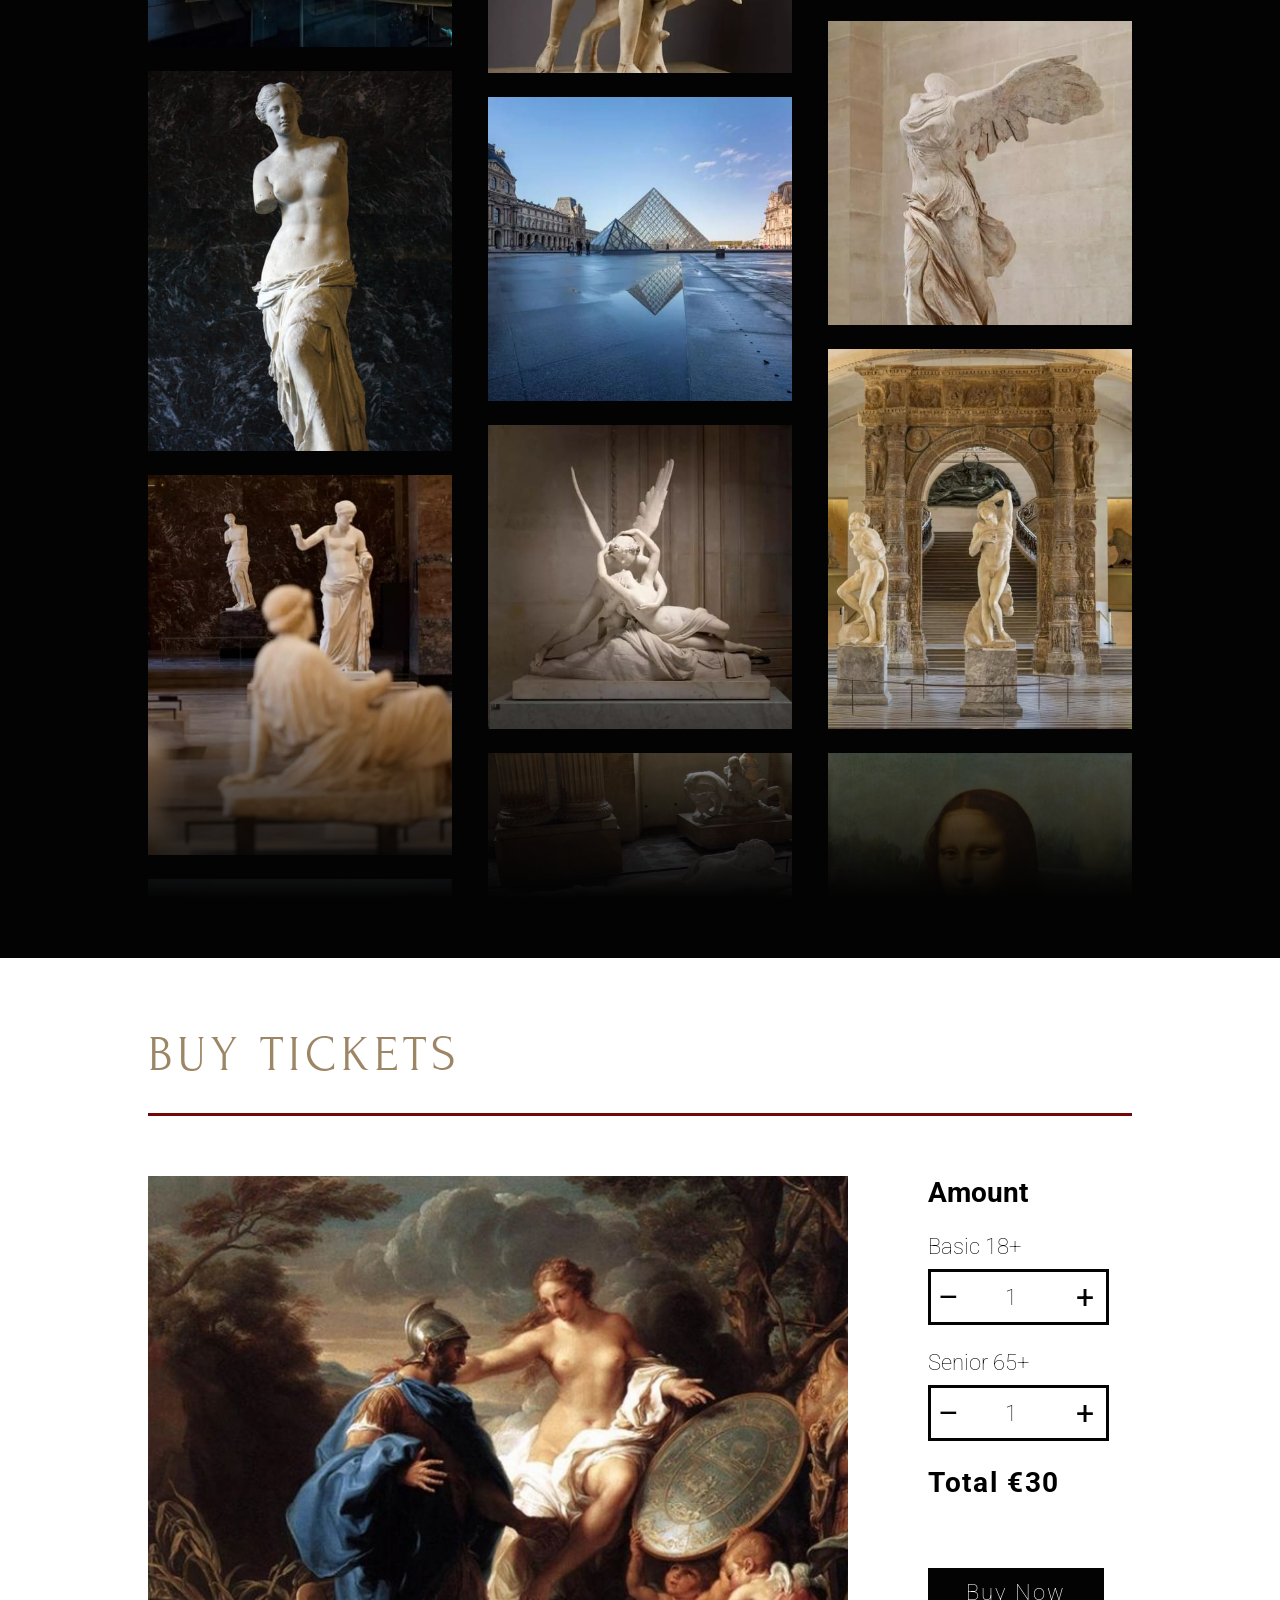
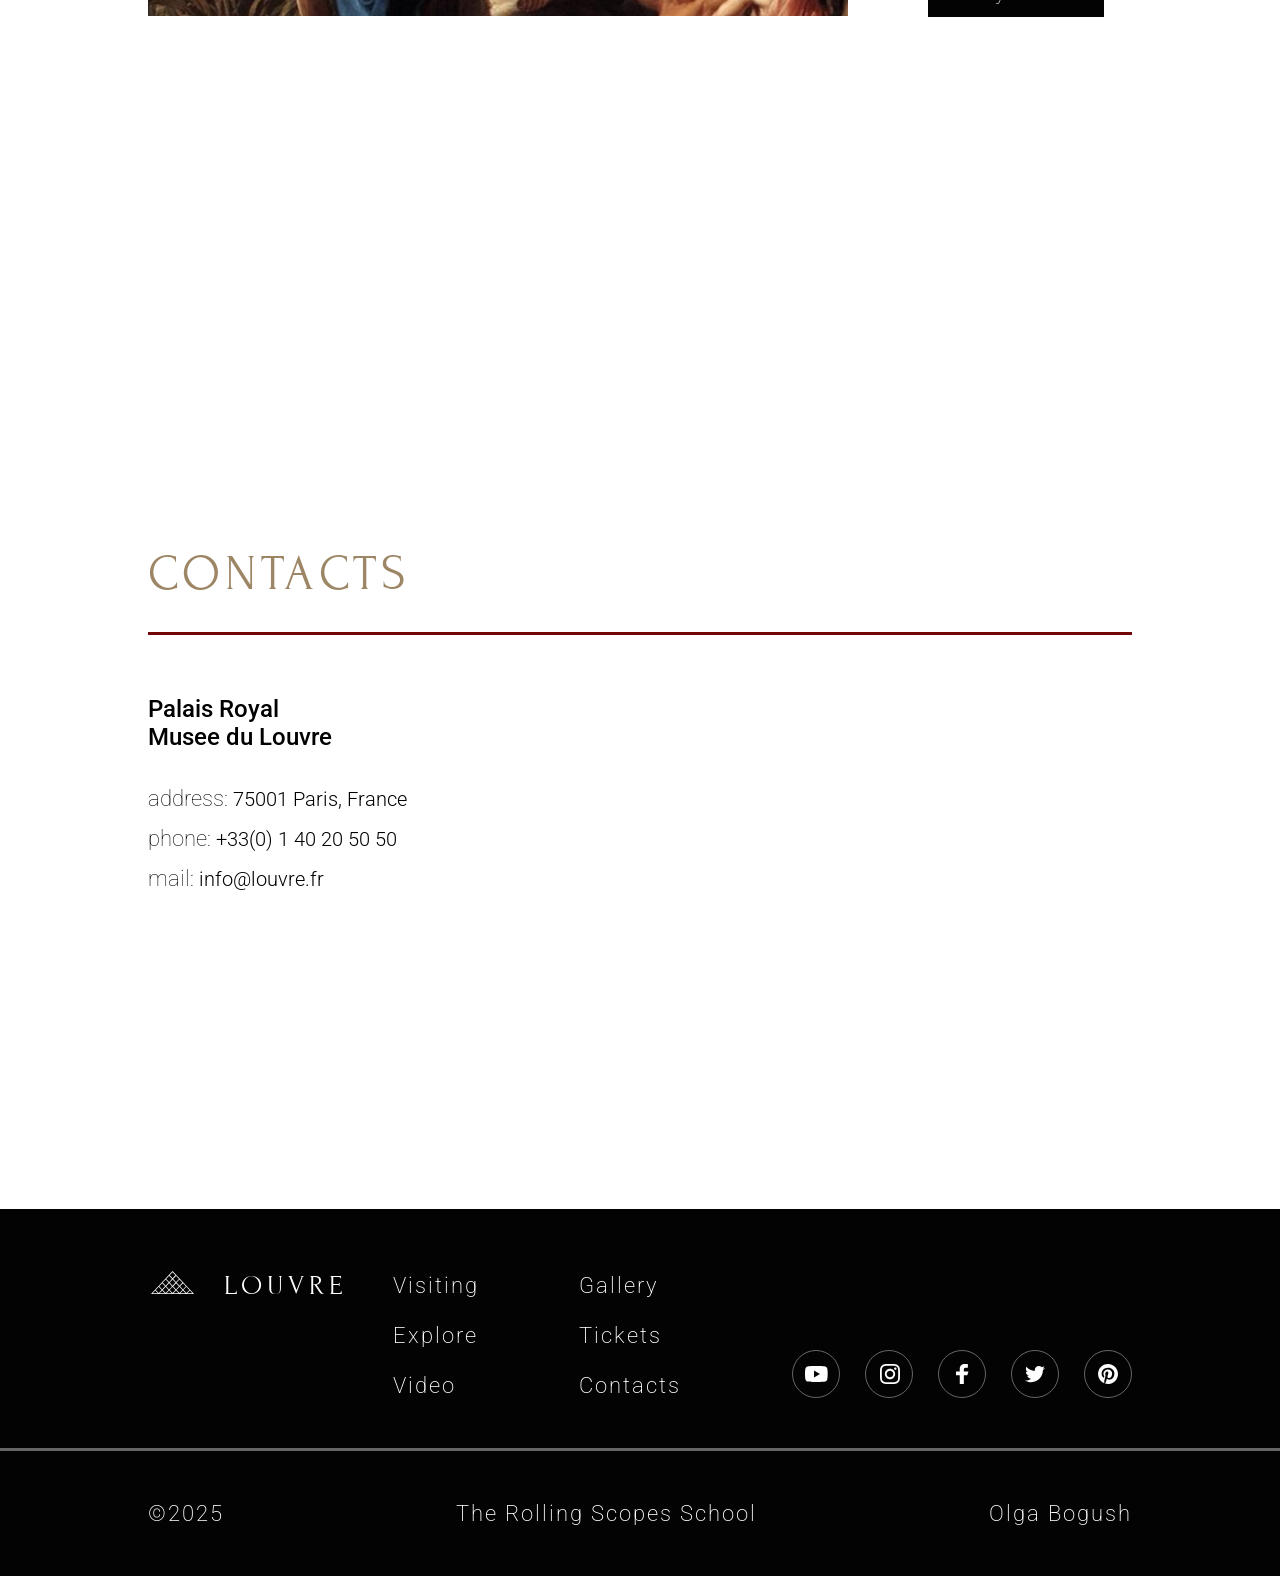
==== commit 909ae9c8: "feat: add adaptive for width 1024px" ====
--- a/index.html
+++ b/index.html
@@ -22,7 +22,7 @@
         <div class="logo-text">Louvre</div>
       </div>
       <nav class="nav header-nav">
-        <ul class="nav-list">
+        <ul class="nav-list nav-list-header">
           <li><a class="nav-link" href="#visiting">Visiting</a></li>
           <li><a class="nav-link" href="#explore">Explore</a></li>
           <li><a class="nav-link" href="#video">Video</a></li>
@@ -414,10 +414,9 @@
                   <button class="step step-down" type="button" onclick="this.nextElementSibling.stepDown()">–</button>
                   <input class="amount-senior" type="number" min="0" max="20" value="1" name="senior" id="sen" readonly>
                   <button class="step step-up" type="button" onclick="this.previousElementSibling.stepUp()">+</button>
-                </div> 
-
-                <p class="tickets-total">Total <span class="total-euro">€30</span></p>
-              </div>
+                </div>
+              </div>
+              <p class="tickets-total">Total <span class="total-euro">€30</span></p>
               <button class="tickets-button" type="button">Buy Now</button>
             </div>
           </div>
--- a/styles.css
+++ b/styles.css
@@ -19,7 +19,6 @@
   --gold: #9d8665;
   --red: #710707;
 }
-
 
 /* header */
 
@@ -192,10 +191,11 @@
   position: absolute;
   width: 32px;
   height: 18px;
+  z-index: 100;
   flex-direction: column;
   gap: 6px;
   top: 56px;
-  right: 20px;
+  right: 0;
   cursor: pointer;
   display: none;
 }
@@ -363,7 +363,6 @@
   line-height: 90px;
   color: var(--gold);
   text-transform: uppercase;
-  margin-bottom: 75px;
 }
 .gold-title-red:after {
   position: absolute;
@@ -378,10 +377,10 @@
 /* cards */
 .visiting-cards {
   display: flex;
+  justify-content: space-between;
   flex-wrap: wrap;
   row-gap: 75px;
-  column-gap: 60px;
-  padding-top: 28px;
+  margin-top: 103px;
 }
 .visiting-card {
   display: flex;
@@ -476,7 +475,7 @@
   line-height: 90px;
   color: var(--light);
   text-transform: uppercase;
-  margin-bottom: 75px;
+  /* margin-bottom: 75px; */
 }
 .light-title-red:after {
   position: absolute;
@@ -488,12 +487,11 @@
   background-color: var(--red);
 }
 .explore-info {
-  margin-top: 28px;
+  margin-top: 103px;
 }
 .explore-info p {
   color: var(--light);
   line-height: 38.5px;
-  max-width: 645px;
 }
 .explore-info p:nth-child(2) {
   margin-top: 25px;
@@ -561,6 +559,7 @@
   position: relative;
   display: flex;
   flex-direction: column;
+  margin-top: 75px;
 }
 .main-video {
   display: flex;
@@ -742,6 +741,7 @@
   position: relative;
   height: 1960px;
   overflow-y: hidden;
+  /* border: 1px solid red; */
 }
 .picture-container:after {
   position: absolute;
@@ -760,6 +760,7 @@
   row-gap: 24px;
   column-gap: 36px;
   height: 3000px;
+  margin-top: 75px;
 }
 .picture-image {
   width: 456px;
@@ -798,7 +799,7 @@
   display: flex;
   justify-content: space-between;
   gap: 60px;
-  padding-top: 28px;
+  margin-top: 103px;
 }
 .tickets-image {
   width: 720px;
@@ -942,8 +943,6 @@
   background-color: var(--gold);
   color: var(--dark);
 }
-
-
 
 
 
@@ -1015,8 +1014,6 @@
   position: relative;
   padding: 91px 235px;
   background-color: var(--light);
-
-  border: 1px solid yellowgreen;
 }
 .modal-close {
   position: absolute;
@@ -1453,7 +1450,7 @@
 .contacts-inner {
   display: flex;
   justify-content: space-between;
-  padding-top: 27px;
+  margin-top: 103px;
 }
 .contacts-title {
   font-size: 28px;
@@ -1475,10 +1472,6 @@
   color: var(--light);
   padding: 75px 0 50px 0;
 }
-/* .footer-container {
-  display: flex;
-  flex-direction: column;
-} */
 .footer-inner {
   display: flex;
   justify-content: space-between;
@@ -1536,11 +1529,12 @@
   display: flex;
   justify-content: space-between;
 }
-.school, .user {
+.year, .school, .user {
   text-decoration: none;
   font-family: "Roboto";
-  font-weight: 100;
+  font-weight: 200;
   font-size: 22px;
+  letter-spacing: 2px;
   color: var(--light);
 
   transition: color .2s linear;
@@ -1557,13 +1551,15 @@
 /* for point 1024 */
 
 @media (max-width: 1919px) {
+
+  /* welcome */
   .container {
     width: 984px;
   }
   .header {
     height: 130px;
   }
-  .nav-list {
+  .nav-list-header {
     display: none;
   }
   .burger-menu {
@@ -1626,4 +1622,278 @@
     width: 12px;
     height: 12px;
   }
+
+
+  /* visiting */
+  .visiting {
+    padding: 60px 0;
+  }
+  .gold-title {
+    font-size: 50px;
+    font-weight: 400;
+    line-height: 75px;
+  }
+  .gold-title:after {
+    bottom: -23px;
+  }
+  .visiting-cards {
+    row-gap: 60px;
+    column-gap: 108px;
+    justify-content: center;
+    margin-top: 83px;
+  }
+  .visiting-card {
+    width: 330px;
+    height: 345px;
+  }
+  .card-image {
+    width: 330px;
+    height: 215px;
+  }
+  .card-title {
+    font-size: 28px;
+    letter-spacing: 3px;
+    font-weight: 400;
+  }
+  .virtual-text {
+    font-size: 20px;
+    font-weight: 200;
+  }
+  .panorama-text {
+    font-size: 16px;
+    font-weight: 200;
+  }
+
+  /* explore */
+  .explore {
+    padding: 60px 0;
+    height: 1149px;
+  }
+  .explore-container {
+    flex-direction: column;
+  }
+  .explore-info {
+    margin-top: 83px;
+    margin-bottom: 60px;
+  }
+  .explore-info p {
+    font-weight: 300;
+    font-size: 20px;
+  }
+  .explore-info p:nth-child(3) {
+    display: none;
+  }
+  .explore-info p:nth-child(2) {
+    margin-top: 0;
+    margin-bottom: 0;
+  }
+  .light-title {
+    font-size: 50px;
+    font-weight: 400;
+    line-height: 75px;
+  }
+  .light-title-red:after {
+    bottom: -21px;
+  }
+  .exlore-about {
+    width: auto;
+  }
+  .explore-wrapper {
+    margin-left: calc(50% - 360px);
+  }
+
+  /* video */
+  .video {
+    padding: 60px 0;
+  }
+  .video-intro {
+    flex-direction: column;
+  }
+  .video-info {
+    display: none;
+  }
+  .video-player  {
+    margin-top: 40px;
+  }
+  .main-video {
+    height: 444px;
+  }
+  .play-icon svg {
+    width: 152px;
+    height: 152px;
+  }
+  .play-icon {
+    width: 152px;
+    height: 152px;
+    top: calc(45% - 76px);
+    left: calc(50% - 76px);
+  }
+  .video-panel {
+    height: 60px;
+    padding: 0 40px;
+  }
+  .button-volume svg {
+    width: 26px;
+    height: 20px;
+  }
+  .button-fullscreen svg {
+    width: 26px;
+    height: 26px;
+  }
+  .input-volume {
+    width: 143px;
+    height: 5px;
+  }
+  .input-volume::-webkit-slider-thumb {
+    width: 13px;
+    height: 13px;
+  }
+  .input-volume::-moz-range-thumb {
+    width: 13px;
+    height: 13px;
+  }
+  .input-progress {
+    width: 564px;
+    height: 5px;
+  }
+  .input-progress::-webkit-slider-thumb {
+    width: 13px;
+    height: 13px;
+  }
+  .input-progress::-moz-range-thumb {
+    width: 13px;
+    height: 13px;
+  }
+  /* video slider */
+  .video-slider-wrapper {
+    height: 170px;
+  }
+  .video-slider {
+    left: calc(-342px * 3);
+  }
+  .video-slide {
+    width: 300px;
+    height: 170px;
+  }
+
+
+  /* gallery */
+
+  .gallery {
+    height: 1460px;
+    padding-top: 60px;
+  }
+  .picture-container {
+    height: 1265px;
+  }
+  .picture-image {
+    width: 304px;
+  }
+  .picture-inner-container {
+    height: 2050px;
+    margin-top: 60px;
+  }
+  
+
+  /* tickets */
+
+  .tickets {
+    padding: 60px 0 60px 0;
+  }
+  .tickets-type {
+    display: none;
+  }
+  .tickets-image {
+    width: 700px;
+    height: 440px;
+  } 
+  .tickets-inner {
+    margin-top: 83px;
+  }
+  .tickets-amount {
+    align-items: start;
+  }
+  .tickets-total {
+    margin-top: 25px;
+    margin-bottom: 69px;
+  }
+  .label-amount {
+    margin-top: 25px;
+  }
+  .tickets-title-amount {
+    margin-bottom: 0;
+  }
+  .tickets-inner {
+    justify-content: flex-start;
+    gap: 80px;
+  }
+  .tickets-selection input {
+    width: 175px;
+    height: 50px;
+  }
+  .step-up {
+    top: 10px;
+    right: 15px;
+  }
+  .step-down {
+    top: 10px;
+    right: 15px;
+  }
+  .tickets-basic-container {
+    margin-top: 10px;
+  }
+  .tickets-senior-container {
+    margin-top: 10px;
+  }
+  .tickets-total {
+    font-weight: 700;
+    letter-spacing: 1.65px;
+  }
+  .tickets-button {
+    padding: 12px 38px;
+  }
+
+
+  /* contacts */
+  .contacts {
+    padding: 60px 0;
+  }
+  #map {
+    width: 694px;
+    height: 454px;
+  }
+  .contacts-title {
+    font-size: 24px;
+    margin-bottom: 35px;
+  }
+  .contacts-info p {
+    font-size: 20px;
+    font-weight: 300;
+    margin-bottom: 15px;
+  }
+  .contacts-inner {
+    margin-top: 83px;
+  }
+
+
+  /* footer */
+  footer {
+    padding-top: 52px;
+  }
+  .footer-navigation {
+    gap: 45px;
+  }
+  .columns-nav {
+    gap: 100px;
+  }
+
+  /* modal */
+
+  .popup {
+    width: 984px;
+  }
+  .modal {
+    padding: 75px 20px 20px 20px;
+  }
+
 }
